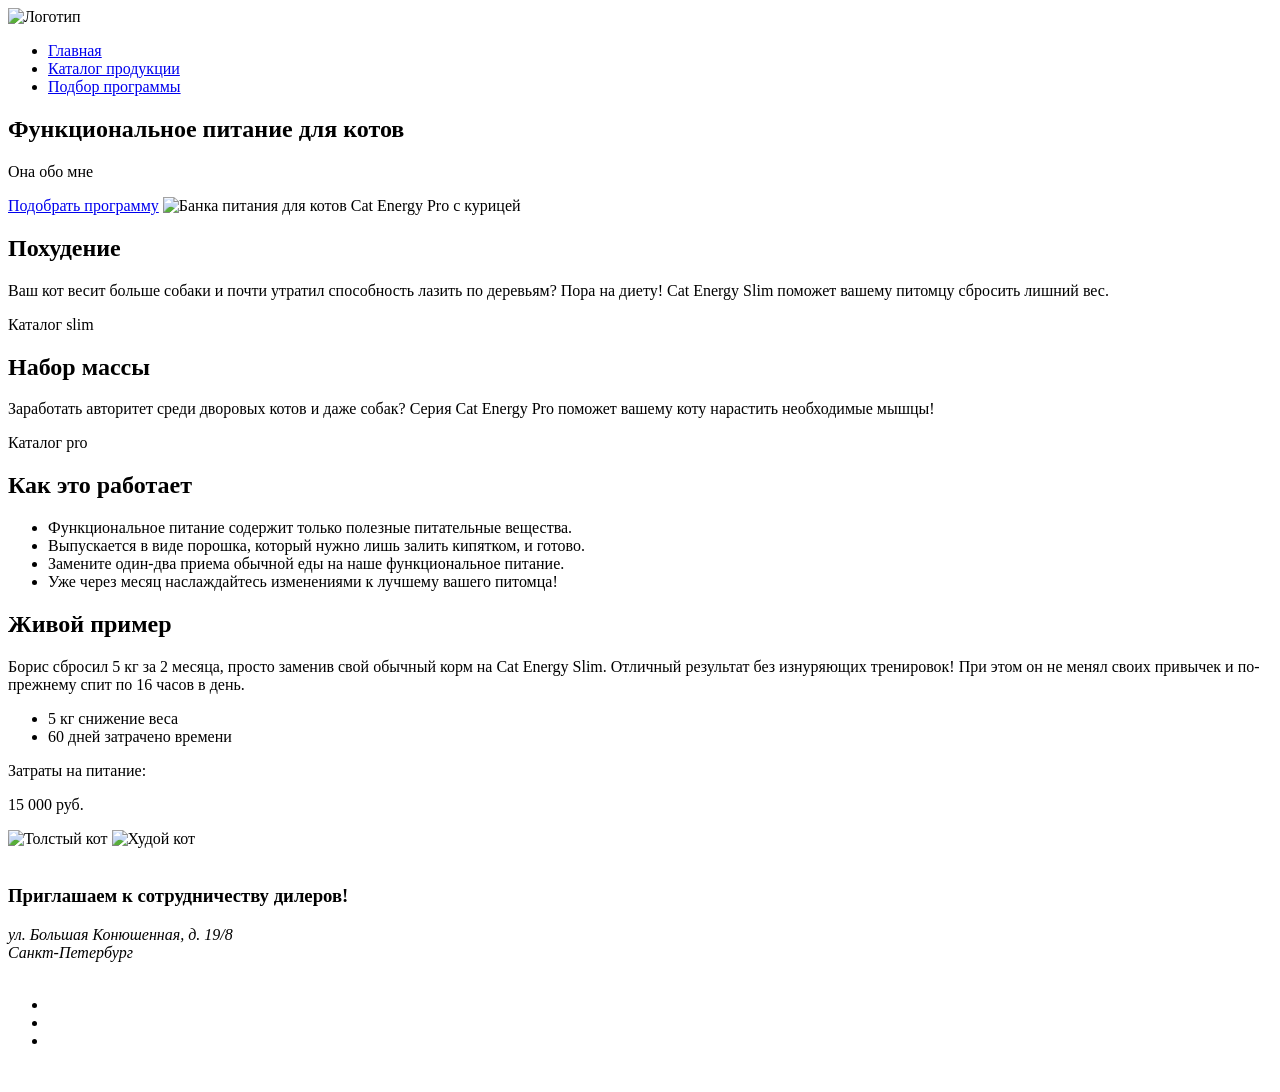
==== index.html @ 8aef40b4 "Обновление разметки БЭМ по замечаниям" ====
<!DOCTYPE html>
<html lang="ru">

<head>
  <meta charset="utf-8">
  <title>Cat Energy: функциональное питание для котов</title>
  <link rel="stylesheet" href="styles/style.css">
</head>

<body class="page page-index">
  <header class="page__header header">
    <img class="header-logo" src="" alt="Логотип">
    <nav class="header__nav navigation">
      <ul class="navigation__list">
        <li class="navigation__item navigation__item--active"><a href="index.html">Главная</a></li>
        <li class="navigation__item"><a href="catalog.html">Каталог продукции</a></li>
        <li class="navigation__item"><a href="catalog.html">Подбор программы</a></li>
      </ul>
    </nav>
  </header>
  <main class="page__content">
    <section class="promo">
      <h1 class="promo__title">Функциональное питание для котов</h1>
      <p class="promo__description">Она обо мне</p>
      <a class="promo__button-link" href="#">Подобрать программу</a>
      <img class="promo__image" src="images/image.png" alt="Банка питания для котов Cat Energy Pro с курицей">
    </section>
    <section class="preferences">
      <article class="preferences__card preferences__card--slim card-index">
        <h2 class="card-index__title">Похудение</h2>
        <p class="card-index__description">Ваш кот весит больше собаки и почти утратил способность лазить по деревьям? Пора на диету! Cat Energy Slim поможет вашему питомцу сбросить лишний вес.</p>
        <a class="card-index__link">Каталог slim</a>
      </article>
      <article class="preferences__card card-index preferences__card--pro">
        <h2 class="card-index__title">Набор массы</h2>
        <p class="card-index__description">Заработать авторитет среди дворовых котов и даже собак? Серия Cat Energy Pro поможет вашему коту нарастить необходимые мышцы!</p>
        <a class="card-index__link">Каталог pro</a>
      </article>
    </section>
    <section class="features">
      <h2 class="features__title">Как это работает</h2>
      <ul class="features__list">
        <li class="features__item features__item--first">Функциональное питание содержит только полезные питательные вещества.</li>
        <li class="features__item features__item--second">Выпускается в виде порошка, который нужно лишь залить кипятком, и готово.</li>
        <li class="features__item features__item--third">Замените один-два приема обычной еды на наше функциональное питание.</li>
        <li class="features__item features__item--fourth">Уже через месяц наслаждайтесь изменениями к лучшему вашего питомца!</li>
      </ul>
    </section>
    <section class="example">
      <h2 class="example__title">Живой пример</h2>
      <p class="example__description">Борис сбросил 5 кг за 2 месяца, просто заменив свой обычный корм на Cat Energy Slim. Отличный результат без изнуряющих тренировок! При этом он не менял своих привычек и по-прежнему спит по 16 часов в день.</p>
      <ul class="example__list">
        <li class="example__item example-item">
          <span class="example-item__key">5 кг</span>
          <span class="example-item__notice">снижение веса</span>
        </li>
        <li class="example__item example-item">
          <span class="example-item__key">60 дней</span>
          <span class="example-item__notice">затрачено времени</span>
        </li>
      </ul>
      <p class="example__text">Затраты на питание:</p>
      <p class="example__price">15 000 руб.</p>
      <div class="example__slider">
        <img src="" alt="Толстый кот">
        <img src="" alt="Худой кот">
      </div>
    </section>
    <section class="contacts">
      <img class="contacts__map">
      <div class="contacts__container">
        <h3 class="contacts__title">Приглашаем к сотрудничеству дилеров!</h3>
        <address class="contacts__address">ул. Большая Конюшенная, д. 19/8<br>Санкт-Петербург</address>
      </div>
    </section>
  </main>
  <footer class="page__footer footer">
    <img class="footer__logo">
    <ul class="footer__social-list social-list">
      <li class="social-list__item"></li>
      <li class="social-list__item"></li>
      <li class="social-list__item"></li>
    </ul>
    <img class="footer__copyright">
  </footer>
</body>

</html>
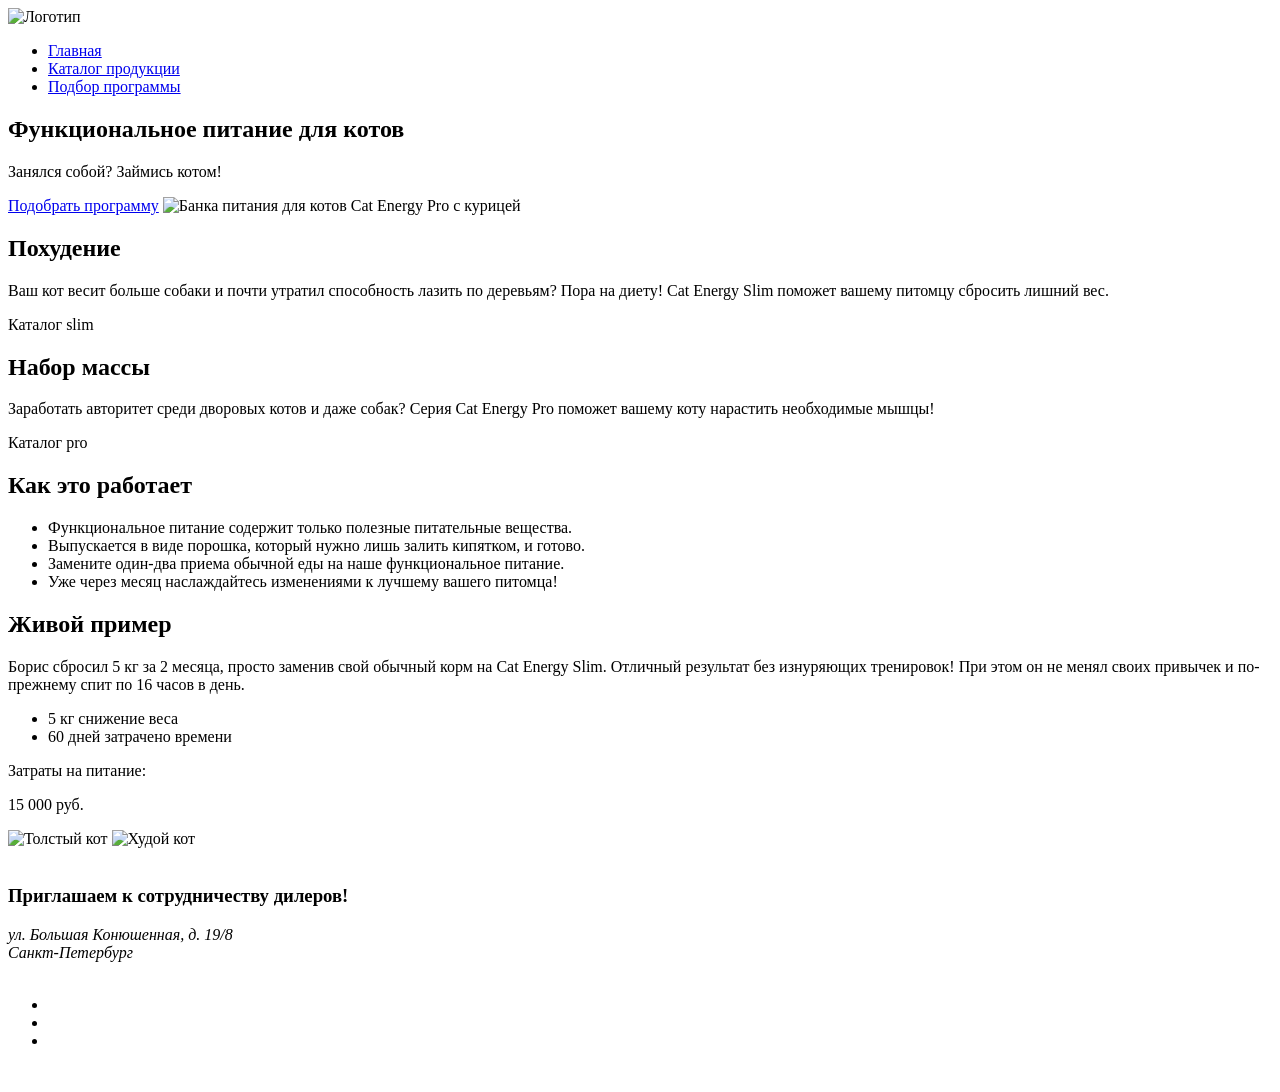
==== commit a76a60a6: "Обновление разметки БЭМ по замечаниям git push" ====
--- a/index.html
+++ b/index.html
@@ -21,7 +21,7 @@
   <main class="page__content">
     <section class="promo">
       <h1 class="promo__title">Функциональное питание для котов</h1>
-      <p class="promo__description">Она обо мне</p>
+      <p class="promo__description">Занялся собой? Займись котом!</p>
       <a class="promo__button-link" href="#">Подобрать программу</a>
       <img class="promo__image" src="images/image.png" alt="Банка питания для котов Cat Energy Pro с курицей">
     </section>
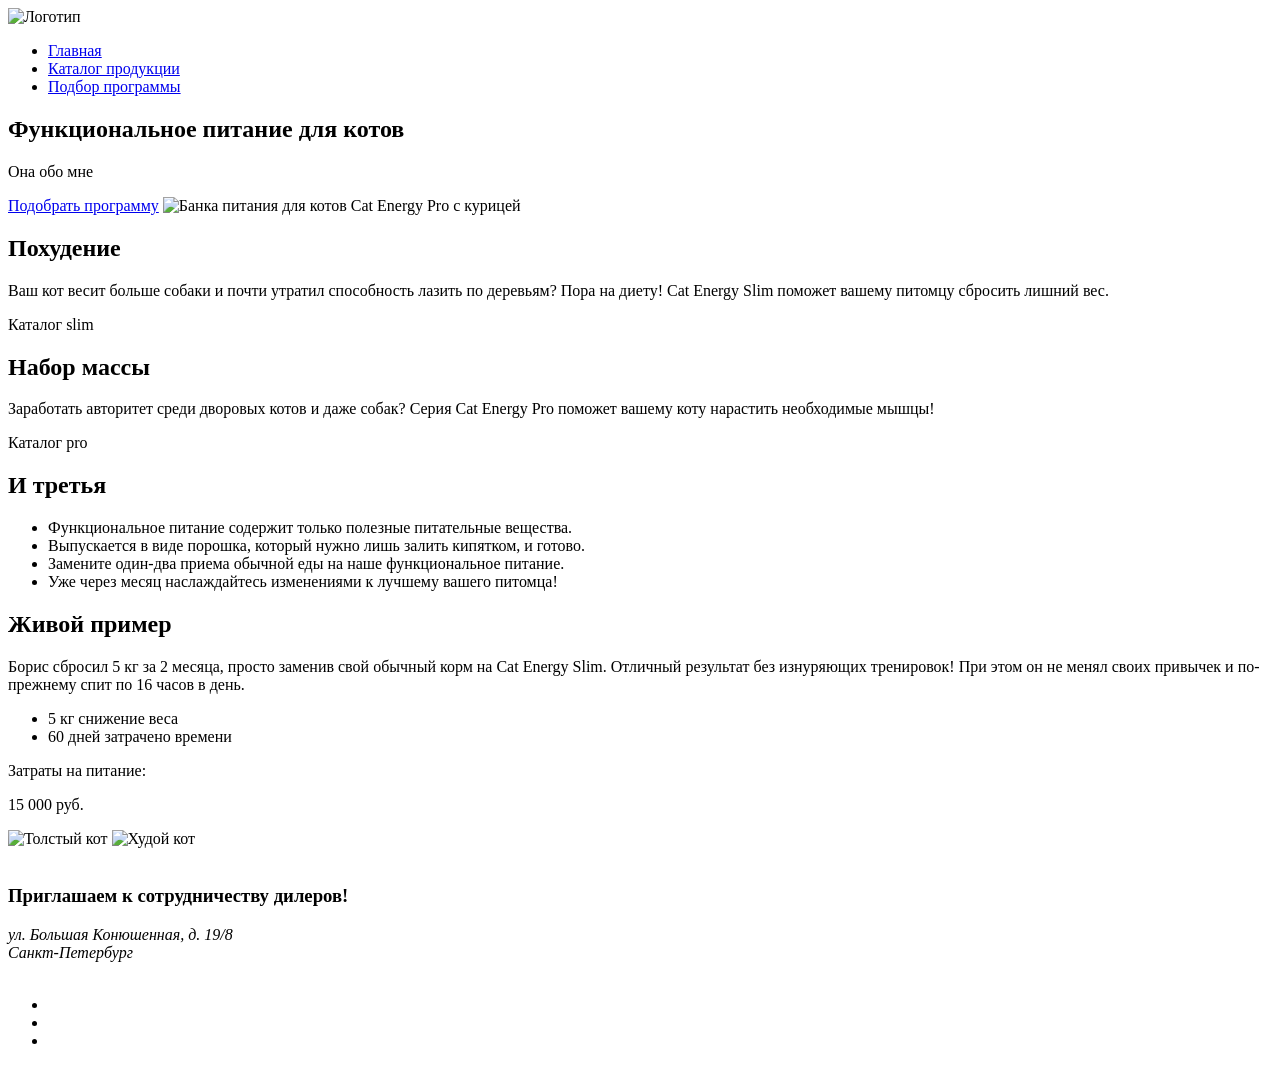
==== commit b0594f6a: "Merge pull request #1 from MakcimkoDG/module2-task1 Разметка по БЭМ" ====
--- a/index.html
+++ b/index.html
@@ -8,42 +8,42 @@
 </head>
 
 <body class="page page-index">
-  <header class="page__header header">
-    <img class="header-logo" src="" alt="Логотип">
-    <nav class="header__nav navigation">
-      <ul class="navigation__list">
-        <li class="navigation__item navigation__item--active"><a href="index.html">Главная</a></li>
-        <li class="navigation__item"><a href="catalog.html">Каталог продукции</a></li>
-        <li class="navigation__item"><a href="catalog.html">Подбор программы</a></li>
+  <header class="page__header page-header">
+    <img class="page__header-logo" src="" alt="Логотип">
+    <nav class="page__nav">
+      <ul class="site-navigation">
+        <li class="site-navigation__item site-navigation__item--active"><a href="index.html">Главная</a></li>
+        <li class="site-navigation__item"><a href="catalog.html">Каталог продукции</a></li>
+        <li class="site-navigation__item"><a href="catalog.html">Подбор программы</a></li>
       </ul>
     </nav>
   </header>
   <main class="page__content">
     <section class="promo">
       <h1 class="promo__title">Функциональное питание для котов</h1>
-      <p class="promo__description">Занялся собой? Займись котом!</p>
+      <p class="promo__description">Она обо мне</p>
       <a class="promo__button-link" href="#">Подобрать программу</a>
-      <img class="promo__image" src="images/image.png" alt="Банка питания для котов Cat Energy Pro с курицей">
+      <img src="images/image.png" alt="Банка питания для котов Cat Energy Pro с курицей">
     </section>
     <section class="preferences">
-      <article class="preferences__card preferences__card--slim card-index">
+      <article class="preferences__card card-index card-slim">
         <h2 class="card-index__title">Похудение</h2>
         <p class="card-index__description">Ваш кот весит больше собаки и почти утратил способность лазить по деревьям? Пора на диету! Cat Energy Slim поможет вашему питомцу сбросить лишний вес.</p>
         <a class="card-index__link">Каталог slim</a>
       </article>
-      <article class="preferences__card card-index preferences__card--pro">
+      <article class="preferences__card card-index card-pro">
         <h2 class="card-index__title">Набор массы</h2>
         <p class="card-index__description">Заработать авторитет среди дворовых котов и даже собак? Серия Cat Energy Pro поможет вашему коту нарастить необходимые мышцы!</p>
         <a class="card-index__link">Каталог pro</a>
       </article>
     </section>
-    <section class="features">
-      <h2 class="features__title">Как это работает</h2>
-      <ul class="features__list">
-        <li class="features__item features__item--first">Функциональное питание содержит только полезные питательные вещества.</li>
-        <li class="features__item features__item--second">Выпускается в виде порошка, который нужно лишь залить кипятком, и готово.</li>
-        <li class="features__item features__item--third">Замените один-два приема обычной еды на наше функциональное питание.</li>
-        <li class="features__item features__item--fourth">Уже через месяц наслаждайтесь изменениями к лучшему вашего питомца!</li>
+    <section class="how-it-works ">
+      <h2 class="how-it-works__title">И третья</h2>
+      <ul class="how-it-works__list">
+        <li class="how-it-works__item">Функциональное питание содержит только полезные питательные вещества.</li>
+        <li class="how-it-works__item">Выпускается в виде порошка, который нужно лишь залить кипятком, и готово.</li>
+        <li class="how-it-works__item">Замените один-два приема обычной еды на наше функциональное питание.</li>
+        <li class="how-it-works__item">Уже через месяц наслаждайтесь изменениями к лучшему вашего питомца!</li>
       </ul>
     </section>
     <section class="example">
@@ -67,21 +67,21 @@
       </div>
     </section>
     <section class="contacts">
-      <img class="contacts__map">
+      <img class="map">
       <div class="contacts__container">
         <h3 class="contacts__title">Приглашаем к сотрудничеству дилеров!</h3>
         <address class="contacts__address">ул. Большая Конюшенная, д. 19/8<br>Санкт-Петербург</address>
       </div>
     </section>
   </main>
-  <footer class="page__footer footer">
-    <img class="footer__logo">
+  <footer class="page__footer">
+    <img class="footer-logo">
     <ul class="footer__social-list social-list">
       <li class="social-list__item"></li>
       <li class="social-list__item"></li>
       <li class="social-list__item"></li>
     </ul>
-    <img class="footer__copyright">
+    <img class="copyright">
   </footer>
 </body>
 
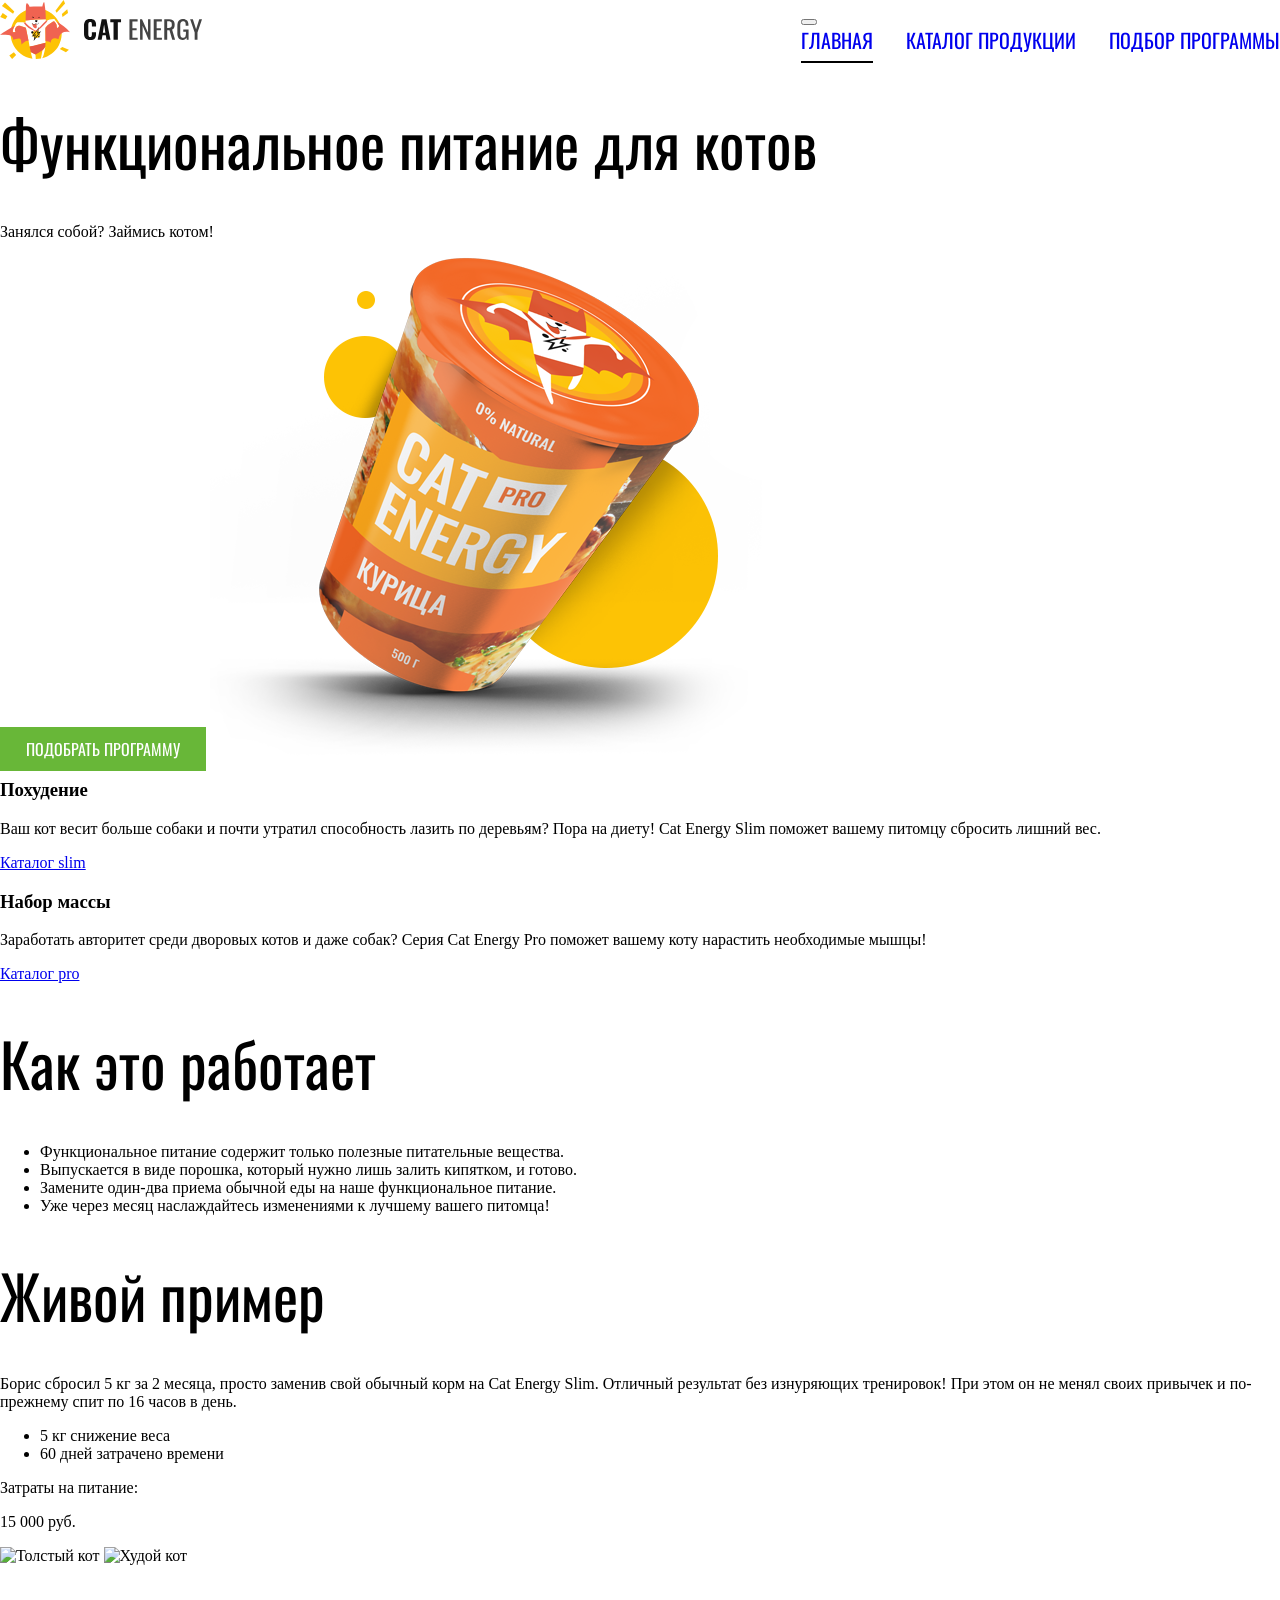
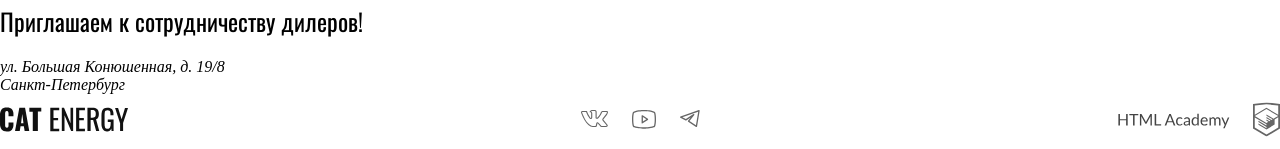
==== commit b0d3436c: "updates css and images" ====
--- a/index.html
+++ b/index.html
@@ -8,46 +8,48 @@
 </head>
 
 <body class="page page-index">
-  <header class="page__header page-header">
-    <img class="page__header-logo" src="" alt="Логотип">
-    <nav class="page__nav">
-      <ul class="site-navigation">
-        <li class="site-navigation__item site-navigation__item--active"><a href="index.html">Главная</a></li>
-        <li class="site-navigation__item"><a href="catalog.html">Каталог продукции</a></li>
-        <li class="site-navigation__item"><a href="catalog.html">Подбор программы</a></li>
+  <header class="page__header header">
+    <a class="header__logo header-logo" href="index.html"><img class="header-logo__img" src="img/logo-desktop.svg" alt="Логотип" width="202" height="59"></a>
+    <nav class="header__nav navigation">
+      <button class="navigation__toggle" type="button"><span class="visually-hidden">Открыть меню</span></button>
+      <ul class="navigation__list">
+        <li class="navigation__item navigation__item--active"><a href="index.html">Главная</a></li>
+        <li class="navigation__item"><a href="catalog.html">Каталог продукции</a></li>
+        <li class="navigation__item"><a href="catalog.html">Подбор программы</a></li>
       </ul>
     </nav>
   </header>
   <main class="page__content">
     <section class="promo">
-      <h1 class="promo__title">Функциональное питание для котов</h1>
-      <p class="promo__description">Она обо мне</p>
-      <a class="promo__button-link" href="#">Подобрать программу</a>
-      <img src="images/image.png" alt="Банка питания для котов Cat Energy Pro с курицей">
+      <h1 class="promo__title section-title section-title--l">Функциональное питание для котов</h1>
+      <p class="promo__description">Занялся собой? Займись котом!</p>
+      <a class="promo__button-link button-link" href="#">Подобрать программу</a>
+      <img class="promo__image" src="img/index-can.png" alt="Банка питания для котов Cat Energy Pro с курицей">
     </section>
     <section class="preferences">
-      <article class="preferences__card card-index card-slim">
-        <h2 class="card-index__title">Похудение</h2>
+      <h2 class="preferences__title visually-hidden">Программы</h2>
+      <article class="preferences__card preferences__card--slim card-index">
+        <h3 class="card-index__title">Похудение</h3>
         <p class="card-index__description">Ваш кот весит больше собаки и почти утратил способность лазить по деревьям? Пора на диету! Cat Energy Slim поможет вашему питомцу сбросить лишний вес.</p>
-        <a class="card-index__link">Каталог slim</a>
+        <a class="card-index__link" href="#">Каталог slim</a>
       </article>
-      <article class="preferences__card card-index card-pro">
-        <h2 class="card-index__title">Набор массы</h2>
+      <article class="preferences__card card-index preferences__card--pro">
+        <h3 class="card-index__title">Набор массы</h3>
         <p class="card-index__description">Заработать авторитет среди дворовых котов и даже собак? Серия Cat Energy Pro поможет вашему коту нарастить необходимые мышцы!</p>
-        <a class="card-index__link">Каталог pro</a>
+        <a class="card-index__link" href="#">Каталог pro</a>
       </article>
     </section>
-    <section class="how-it-works ">
-      <h2 class="how-it-works__title">И третья</h2>
-      <ul class="how-it-works__list">
-        <li class="how-it-works__item">Функциональное питание содержит только полезные питательные вещества.</li>
-        <li class="how-it-works__item">Выпускается в виде порошка, который нужно лишь залить кипятком, и готово.</li>
-        <li class="how-it-works__item">Замените один-два приема обычной еды на наше функциональное питание.</li>
-        <li class="how-it-works__item">Уже через месяц наслаждайтесь изменениями к лучшему вашего питомца!</li>
+    <section class="features">
+      <h2 class="features__title section-title section-title--l">Как это работает</h2>
+      <ul class="features__list">
+        <li class="features__item features__item--first">Функциональное питание содержит только полезные питательные вещества.</li>
+        <li class="features__item features__item--second">Выпускается в виде порошка, который нужно лишь залить кипятком, и готово.</li>
+        <li class="features__item features__item--third">Замените один-два приема обычной еды на наше функциональное питание.</li>
+        <li class="features__item features__item--fourth">Уже через месяц наслаждайтесь изменениями к лучшему вашего питомца!</li>
       </ul>
     </section>
     <section class="example">
-      <h2 class="example__title">Живой пример</h2>
+      <h2 class="example__title section-title section-title--l">Живой пример</h2>
       <p class="example__description">Борис сбросил 5 кг за 2 месяца, просто заменив свой обычный корм на Cat Energy Slim. Отличный результат без изнуряющих тренировок! При этом он не менял своих привычек и по-прежнему спит по 16 часов в день.</p>
       <ul class="example__list">
         <li class="example__item example-item">
@@ -67,21 +69,21 @@
       </div>
     </section>
     <section class="contacts">
-      <img class="map">
+      <img class="contacts__map">
       <div class="contacts__container">
-        <h3 class="contacts__title">Приглашаем к сотрудничеству дилеров!</h3>
+        <h2 class="contacts__title section-title section-title--xs">Приглашаем к сотрудничеству дилеров!</h2>
         <address class="contacts__address">ул. Большая Конюшенная, д. 19/8<br>Санкт-Петербург</address>
       </div>
     </section>
   </main>
-  <footer class="page__footer">
-    <img class="footer-logo">
+  <footer class="page__footer footer">
+    <a class="footer__logo footer-logo" href="#"><img class="footer-logo__img" src="img/logo.svg"></a>
     <ul class="footer__social-list social-list">
-      <li class="social-list__item"></li>
-      <li class="social-list__item"></li>
-      <li class="social-list__item"></li>
+      <li class="social-list__item"><a class="social-list__link" href="#"><img src="img/vk.svg"></a></li>
+      <li class="social-list__item"><a class="social-list__link" href="#"><img src="img/yt.svg"></a></li>
+      <li class="social-list__item"><a class="social-list__link" href="#"><img src="img/tg.svg"></a></li>
     </ul>
-    <img class="copyright">
+    <a class="footer__copyright copyright" href="#"><img class="copyright__img" src="img/html-academy.svg"></a>
   </footer>
 </body>
 
--- a/styles/style.css
+++ b/styles/style.css
@@ -0,0 +1,155 @@
+@font-face {
+  font-family: "Oswald";
+  font-weight: 400;
+  font-style: normal;
+  src: url("../fonts/Oswald-Regular.woff2") format("woff2");
+}
+
+@font-face {
+  font-family: "Lato";
+  font-weight: 400;
+  font-style: normal;
+  src: url("../fonts/Lato-Regular.woff") format("woff");
+}
+
+body {
+  background-color: #ffffff;
+  margin: 0;
+  padding: 0;
+}
+
+img {
+  max-width: 100%;
+  height: auto;
+  object-fit: contain;
+}
+
+.visually-hidden {
+  position: absolute;
+  width: 1px;
+  height: 1px;
+  margin: -1px;
+  border: 0;
+  clip: rect(0 0 0 0);
+  overflow: hidden;
+  padding: 0;
+}
+
+/* стилизация кнопок */
+.button-link {
+  font-family: "Oswald", sans-serif;
+  font-weight: 400;
+  text-align: center;
+  background-color: #68b738;
+  text-decoration: none;
+  color: #ffffff;
+  padding: 10px 26px;
+  text-transform: uppercase;
+  border: 0;
+}
+
+/* стилизация заголовков */
+.section-title {
+  font-family: "Oswald", sans-serif;
+  font-weight: 400;
+  text-align: left;
+}
+
+.section-title--l {
+  line-height: 60px;
+  font-size: 60px;
+}
+
+.section-title--m {
+  line-height: 40px;
+  font-size: 40px;
+}
+
+.section-title--sm {
+  line-height: 20px;
+  font-size: 20px;
+}
+
+/* стилизация элементов каталога */
+.catalog-item__title {
+  font-family: "Oswald", sans-serif;
+  font-size: 20px;
+  font-weight: 400;
+  line-height: 24px;
+  text-align: center;
+  text-transform: uppercase;
+}
+
+.catalog-item-list__term {
+  font-family: "Lato", sans-serif;
+  font-size: 16px;
+  font-weight: 400;
+  line-height: 20px;
+  text-align: left;
+}
+
+.catalog-item-list__desc {
+  font-family: "Lato", sans-serif;
+  font-size: 16px;
+  font-weight: 400;
+  line-height: 20px;
+  text-align: right;
+}
+
+/* стили для всей страницы и сетки */
+.page {
+  max-width: 1440px;
+  min-height: 100vh;
+  margin: 0 auto;
+  box-sizing: border-box;
+}
+
+/* стилизация шапки */
+.header {
+  display: flex;
+  width: 100%;
+  justify-content: space-between;
+  align-items: center;
+}
+
+.navigation__list {
+  display: flex;
+  gap: 33px;
+  list-style: none;
+  padding: 0;
+  margin: 0;
+}
+
+.navigation__item {
+  font-family: "Oswald", sans-serif;
+  font-size: 20px;
+  font-weight: 400;
+  line-height: 29.64px;
+  text-align: left;
+  text-transform: uppercase;
+}
+
+.navigation__item a {
+  text-decoration: none;
+}
+
+.navigation__item--active {
+  text-decoration: underline;
+  text-decoration-thickness: 2px;
+  text-underline-position: under;
+  text-underline-offset: 8px;
+}
+
+/* стилизация подвала */
+.footer {
+  width: 100%;
+  display: flex;
+  justify-content: space-between;
+  align-items: center;
+}
+
+.social-list {
+  display: flex;
+  list-style: none;
+  gap: 24px;
+}
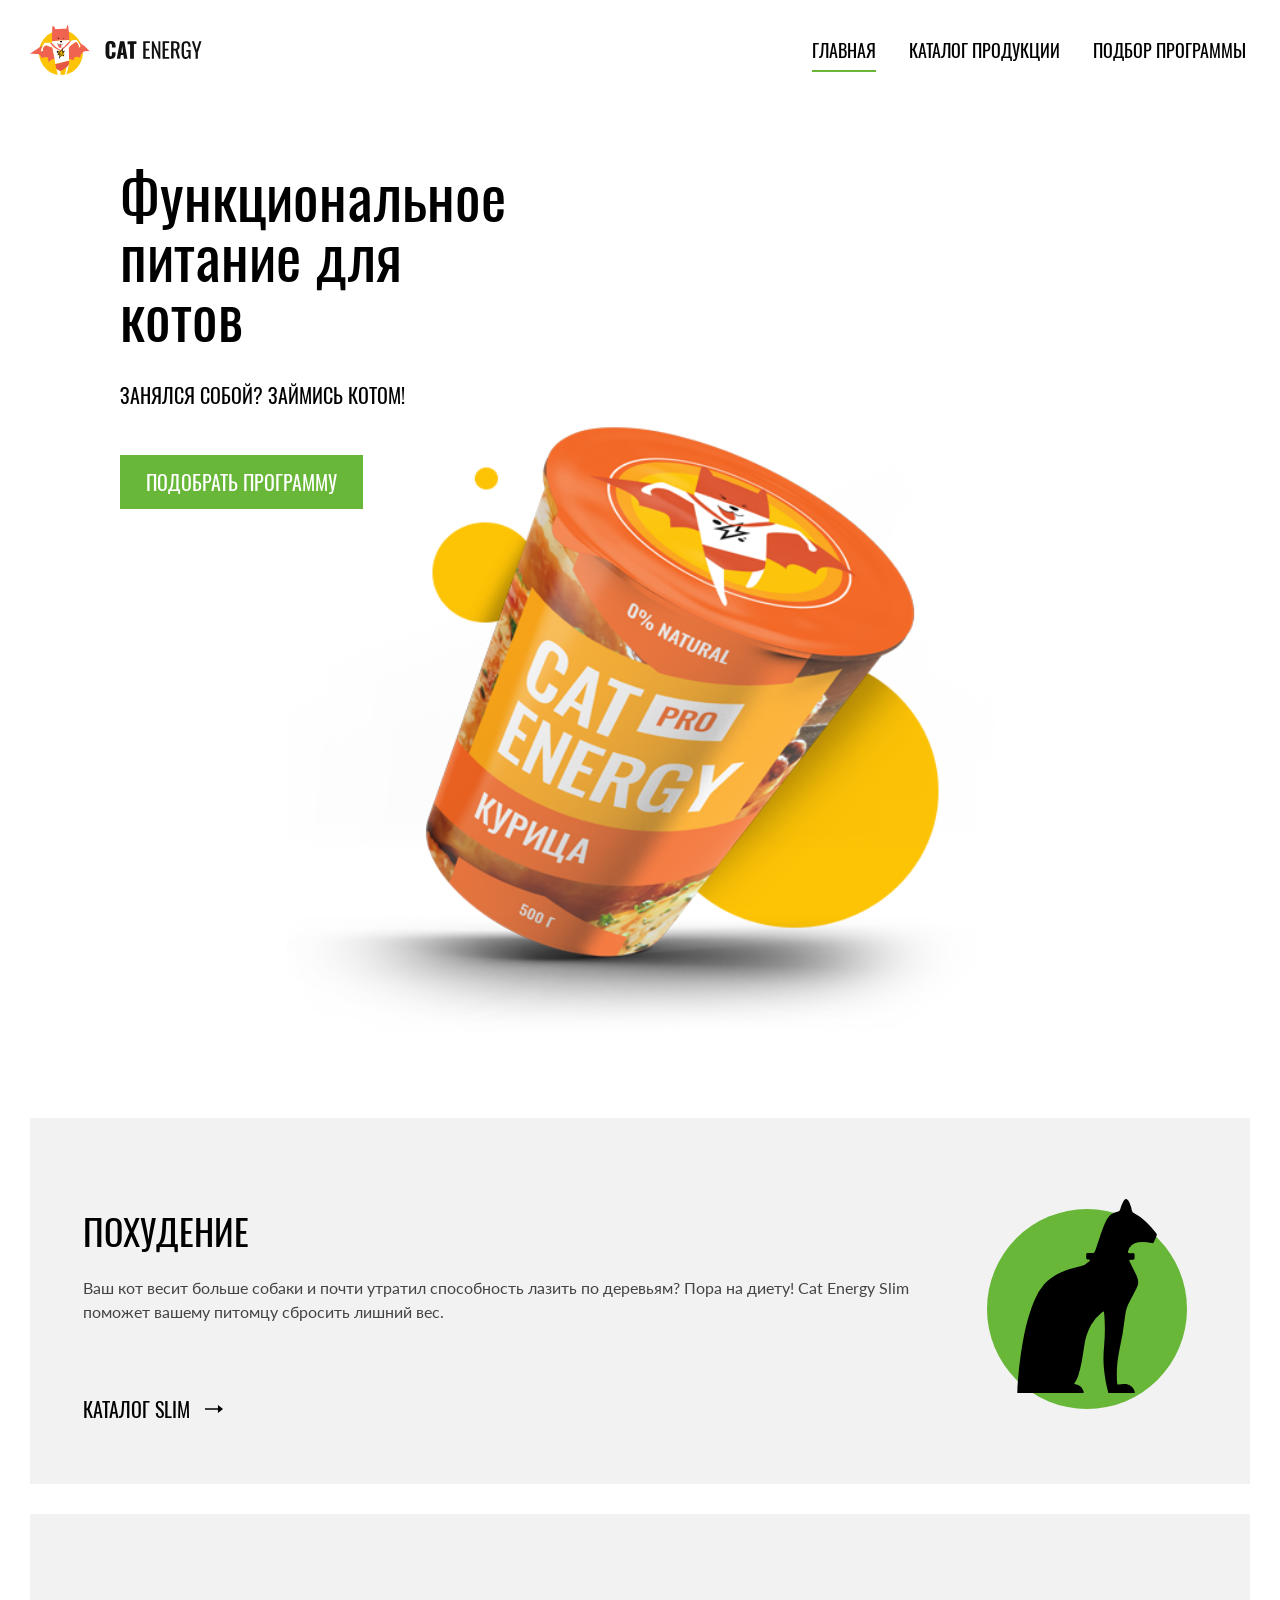
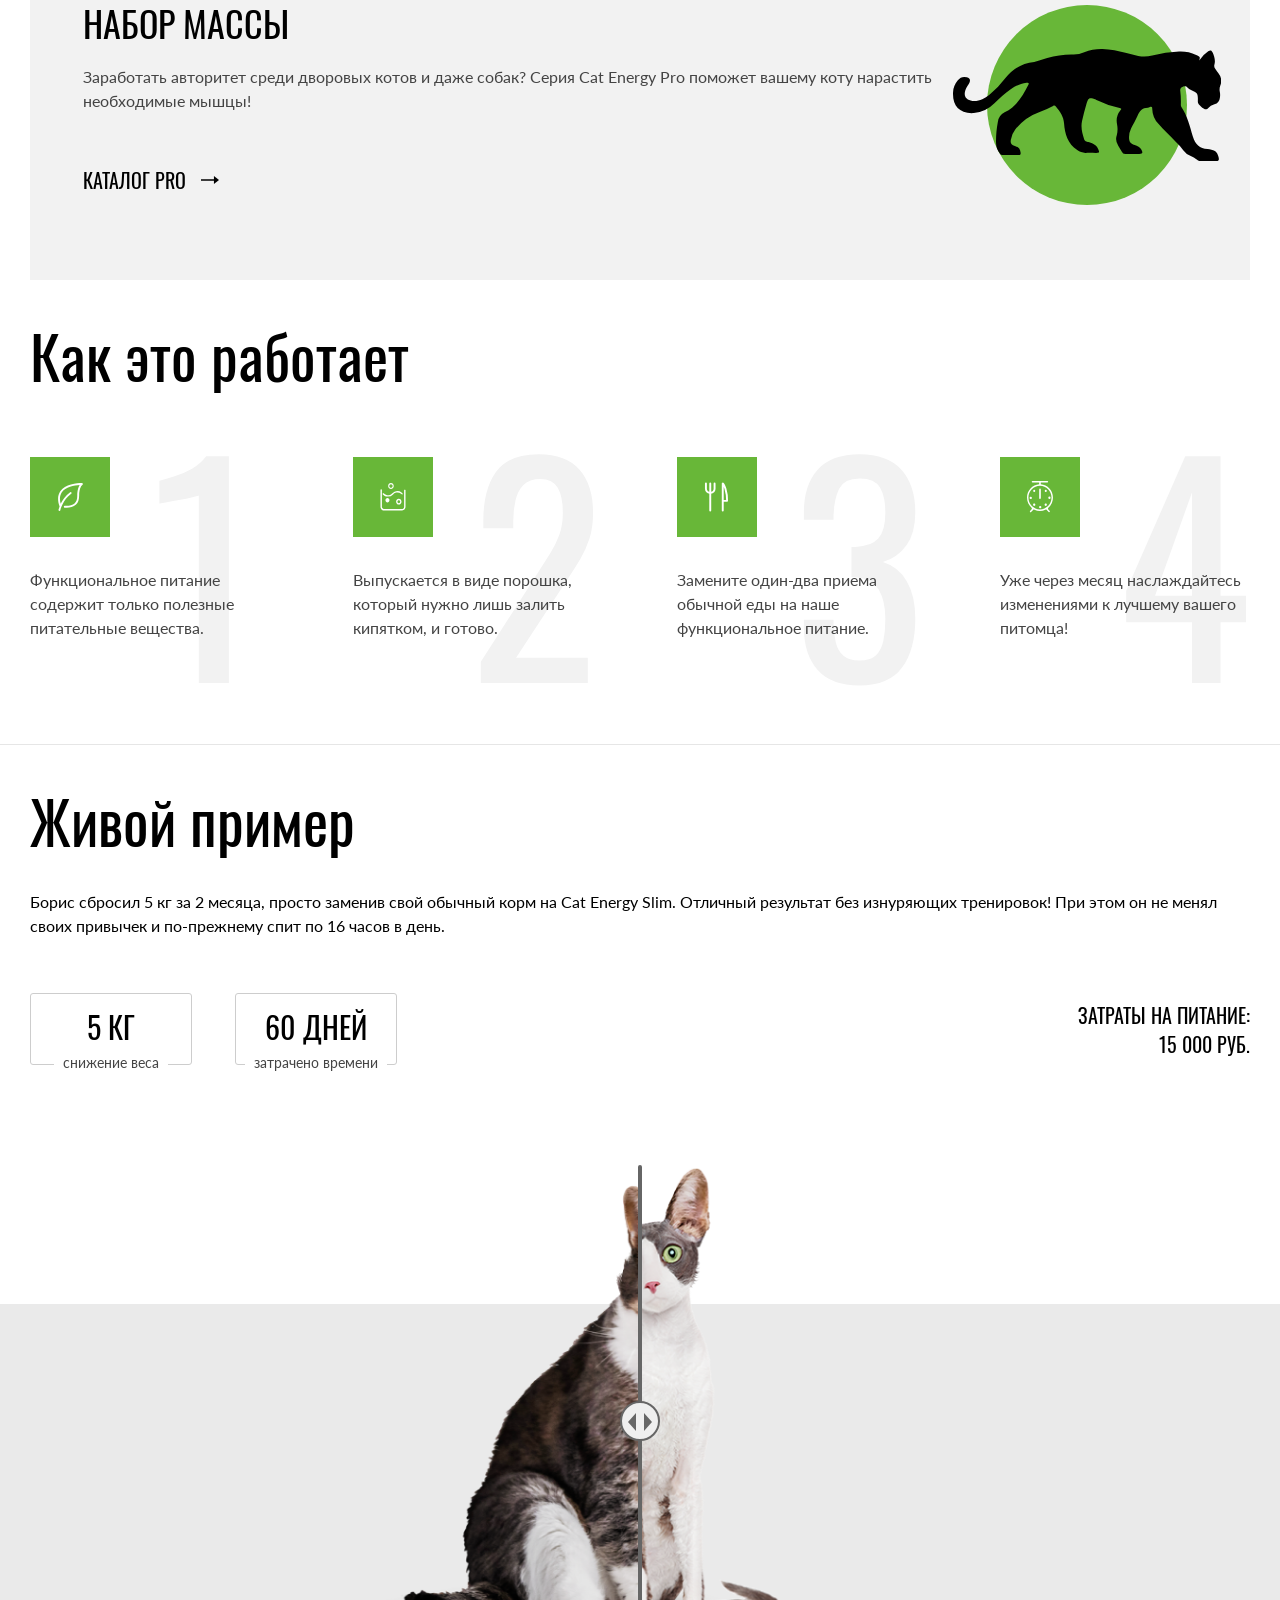
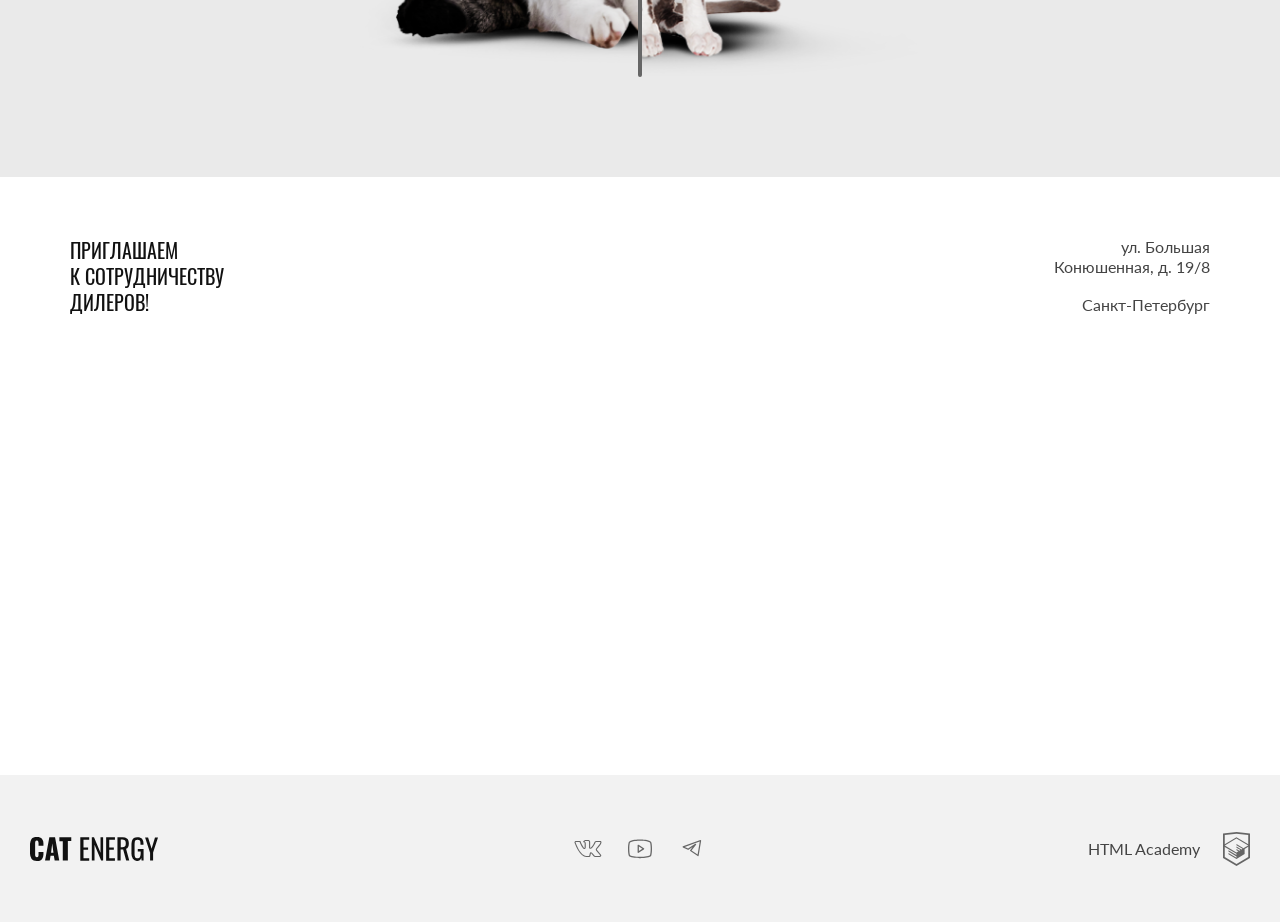
==== commit 4c4c6ca2: "Deploying to gh-pages from @ htmlacademy-adaptive/2470113-cat-energy-31@ae26799154bc280cc0d450b2db8f" ====
--- a/index.html
+++ b/index.html
@@ -1,90 +1 @@
-<!DOCTYPE html>
-<html lang="ru">
-
-<head>
-  <meta charset="utf-8">
-  <title>Cat Energy: функциональное питание для котов</title>
-  <link rel="stylesheet" href="styles/style.css">
-</head>
-
-<body class="page page-index">
-  <header class="page__header header">
-    <a class="header__logo header-logo" href="index.html"><img class="header-logo__img" src="img/logo-desktop.svg" alt="Логотип" width="202" height="59"></a>
-    <nav class="header__nav navigation">
-      <button class="navigation__toggle" type="button"><span class="visually-hidden">Открыть меню</span></button>
-      <ul class="navigation__list">
-        <li class="navigation__item navigation__item--active"><a href="index.html">Главная</a></li>
-        <li class="navigation__item"><a href="catalog.html">Каталог продукции</a></li>
-        <li class="navigation__item"><a href="catalog.html">Подбор программы</a></li>
-      </ul>
-    </nav>
-  </header>
-  <main class="page__content">
-    <section class="promo">
-      <h1 class="promo__title section-title section-title--l">Функциональное питание для котов</h1>
-      <p class="promo__description">Занялся собой? Займись котом!</p>
-      <a class="promo__button-link button-link" href="#">Подобрать программу</a>
-      <img class="promo__image" src="img/index-can.png" alt="Банка питания для котов Cat Energy Pro с курицей">
-    </section>
-    <section class="preferences">
-      <h2 class="preferences__title visually-hidden">Программы</h2>
-      <article class="preferences__card preferences__card--slim card-index">
-        <h3 class="card-index__title">Похудение</h3>
-        <p class="card-index__description">Ваш кот весит больше собаки и почти утратил способность лазить по деревьям? Пора на диету! Cat Energy Slim поможет вашему питомцу сбросить лишний вес.</p>
-        <a class="card-index__link" href="#">Каталог slim</a>
-      </article>
-      <article class="preferences__card card-index preferences__card--pro">
-        <h3 class="card-index__title">Набор массы</h3>
-        <p class="card-index__description">Заработать авторитет среди дворовых котов и даже собак? Серия Cat Energy Pro поможет вашему коту нарастить необходимые мышцы!</p>
-        <a class="card-index__link" href="#">Каталог pro</a>
-      </article>
-    </section>
-    <section class="features">
-      <h2 class="features__title section-title section-title--l">Как это работает</h2>
-      <ul class="features__list">
-        <li class="features__item features__item--first">Функциональное питание содержит только полезные питательные вещества.</li>
-        <li class="features__item features__item--second">Выпускается в виде порошка, который нужно лишь залить кипятком, и готово.</li>
-        <li class="features__item features__item--third">Замените один-два приема обычной еды на наше функциональное питание.</li>
-        <li class="features__item features__item--fourth">Уже через месяц наслаждайтесь изменениями к лучшему вашего питомца!</li>
-      </ul>
-    </section>
-    <section class="example">
-      <h2 class="example__title section-title section-title--l">Живой пример</h2>
-      <p class="example__description">Борис сбросил 5 кг за 2 месяца, просто заменив свой обычный корм на Cat Energy Slim. Отличный результат без изнуряющих тренировок! При этом он не менял своих привычек и по-прежнему спит по 16 часов в день.</p>
-      <ul class="example__list">
-        <li class="example__item example-item">
-          <span class="example-item__key">5 кг</span>
-          <span class="example-item__notice">снижение веса</span>
-        </li>
-        <li class="example__item example-item">
-          <span class="example-item__key">60 дней</span>
-          <span class="example-item__notice">затрачено времени</span>
-        </li>
-      </ul>
-      <p class="example__text">Затраты на питание:</p>
-      <p class="example__price">15 000 руб.</p>
-      <div class="example__slider">
-        <img src="" alt="Толстый кот">
-        <img src="" alt="Худой кот">
-      </div>
-    </section>
-    <section class="contacts">
-      <img class="contacts__map">
-      <div class="contacts__container">
-        <h2 class="contacts__title section-title section-title--xs">Приглашаем к сотрудничеству дилеров!</h2>
-        <address class="contacts__address">ул. Большая Конюшенная, д. 19/8<br>Санкт-Петербург</address>
-      </div>
-    </section>
-  </main>
-  <footer class="page__footer footer">
-    <a class="footer__logo footer-logo" href="#"><img class="footer-logo__img" src="img/logo.svg"></a>
-    <ul class="footer__social-list social-list">
-      <li class="social-list__item"><a class="social-list__link" href="#"><img src="img/vk.svg"></a></li>
-      <li class="social-list__item"><a class="social-list__link" href="#"><img src="img/yt.svg"></a></li>
-      <li class="social-list__item"><a class="social-list__link" href="#"><img src="img/tg.svg"></a></li>
-    </ul>
-    <a class="footer__copyright copyright" href="#"><img class="copyright__img" src="img/html-academy.svg"></a>
-  </footer>
-</body>
-
-</html>
+<!DOCTYPE html><html lang="ru"><head><meta charset="utf-8"><meta name="viewport" content="width=device-width,initial-scale=1"><title>Cat Energy: функциональное питание для котов</title><link rel="stylesheet" href="styles/styles.css"><link rel="icon" href="favicons/favicon.svg" type="image/svg+xml"><link rel="icon" href="favicon.ico"><!-- 16×16 --><link rel="manifest" href="manifest.webmanifest"><link rel="preload" fetchpriority="high" as="image" href="images/index-can@1x.png" type="image/png"><link rel="preload" fetchpriority="high" as="image" href="images/index-can@2x.png" type="image/png"><link rel="preload" fetchpriority="high" as="image" href="images/fat_cat@2x.png" type="image/png"><link rel="preload" fetchpriority="high" as="image" href="images/fat_cat@2x.png" type="image/png"><link rel="preload" fetchpriority="high" as="image" href="images/slim_cat@2x.png" type="image/png"><link rel="preload" fetchpriority="high" as="image" href="images/slim_cat@2x.png" type="image/png"><link rel="preload" fetchpriority="high" as="image" href="images/index-background-mobile.jpg" type="image/jpg"><link rel="preload" href="fonts/lato/Lato-Regular.woff2" as="font" type="font/woff2" crossorigin="anonymous"><link rel="preload" href="fonts/oswald/oswaldregular.woff2" as="font" type="font/woff2" crossorigin="anonymous"></head><body><div class="page page--index"><header class="page__header header" data-test="header"><div class="header__container logo-container"><a class="logo-container__logo logo logo--pic" href="index.html"><span class="visually-hidden">Логотип Cat Energy</span><picture class="logo__pic"><source media="(min-width: 1440px)" width="70" height="59" type="image/svg+xml" srcset="images/logo_desktop.svg"><source media="(min-width: 768px)" width="60" height="50" type="image/svg+xml" srcset="images/logo_tablet.svg"><img width="33" height="38" src="images/logo_mobile.svg" alt="Логотип Cat Energy"></picture></a><a class="logo-container__logo logo logo--text" href="index.html"><span class="visually-hidden">Логотип Cat Energy</span><picture class="logo__text"><source media="(min-width: 1440px)" width="118" height="21" type="image/svg+xml" srcset="images/logo.svg"><source media="(min-width: 768px)" width="101" height="18" type="image/svg+xml" srcset="images/logo.svg"><img width="101" height="18" src="images/logo.svg" alt="Логотип Cat Energy"></picture></a><button class="logo-container__toggle logo-container__toggle--closed" type="button"><span class="visually-hidden">Открыть меню</span></button></div><nav class="header__nav navigation"><ul class="navigation__list navigation__list--hidden"><li class="navigation__item navigation__item--active"><a href="index.html">Главная</a></li><li class="navigation__item"><a href="catalog.html">Каталог продукции</a></li><li class="navigation__item"><a href="program.html">Подбор программы</a></li></ul></nav></header><main class="page__content"><section class="promo" data-test="hero"><div class="promo__container"><h1 class="promo__title section-title section-title--l">Функциональное питание для котов</h1><p class="promo__description">Занялся собой? Займись котом!</p><a class="promo__button-link button-link button-link--l" href="program.html">Подобрать программу</a><picture class="promo__image"><source width="552" height="499" type="image/png" media="(min-width: 1440px)" srcset="images/index-can@1x.png, images/index-can@2x.png 2x"><source width="709" height="609" type="image/png" media="(min-width: 768px)" srcset="images/index-can@1x.png, images/index-can@2x.png 2x"><img src="images/index-can@1x.png" srcset="images/index-can@2x.png 2x" width="280" height="270" alt="Банка питания с курицей"></picture></div></section><section class="preferences" data-test="programs"><h2 class="preferences__title visually-hidden">Программы</h2><ul class="preferences__list"><li class="preferences__card card-index card-index--slim"><h3 class="card-index__title">Похудение</h3><p class="card-index__description">Ваш кот весит больше собаки и почти утратил способность лазить по деревьям? Пора на диету! Cat Energy Slim поможет вашему питомцу сбросить лишний вес.</p><div class="card-index__picture"></div><a class="card-index__link" href="catalog-slim.html">Каталог slim</a></li><li class="preferences__card card-index card-index--pro"><h3 class="card-index__title">Набор массы</h3><p class="card-index__description">Заработать авторитет среди дворовых котов и даже собак? Серия Cat Energy Pro поможет вашему коту нарастить необходимые мышцы!</p><a class="card-index__link" href="catalog-pro.html">Каталог pro</a></li></ul></section><section class="features" data-test="features"><h2 class="features__title section-title section-title--m">Как это работает</h2><ul class="features__list"><li class="features__item features__item--leaf">Функциональное питание содержит только полезные питательные вещества.</li><li class="features__item features__item--water">Выпускается в виде порошка, который нужно лишь залить кипятком, и готово.</li><li class="features__item features__item--meal">Замените один-два приема обычной еды на наше функциональное питание.</li><li class="features__item features__item--time">Уже через месяц наслаждайтесь изменениями к лучшему вашего питомца!</li></ul></section><section class="example" data-test="proof"><div class="example__container"><h2 class="example__title section-title section-title--m">Живой пример</h2><p class="example__description">Борис сбросил 5 кг за 2 месяца, просто заменив свой обычный корм на Cat Energy Slim. Отличный результат без изнуряющих тренировок! При этом он не менял своих привычек и по-прежнему спит по 16 часов в день.</p><ul class="example__list example-list"><li class="example-list__item example-item"><span class="example-item__key">5 кг</span> <span class="example-item__notice">снижение веса</span></li><li class="example-list__item example-item"><span class="example-item__key">60 дней</span> <span class="example-item__notice">затрачено времени</span></li></ul><p class="example__money"><span>Затраты на питание:</span> <span>15 000 руб.</span></p><div class="example__slider example-slider"><picture class="example-slider__img example-slider__img--fat"><source width="560" height="512" type="image/png" media="(min-width: 768px)" srcset="images/fat_cat@1x.png, images/fat_cat@2x.png 2x"><img src="images/fat_cat@1x.png" srcset="images/fat_cat@2x.png 2x" width="280" height="256" alt="Толстый кот"></picture><picture class="example-slider__img example-slider__img--slim"><source width="560" height="512" type="image/png" media="(min-width: 768px)" srcset="images/slim_cat@1x.png, images/slim_cat@2x.png 2x"><img src="images/slim_cat@1x.png" srcset="images/slim_cat@2x.png 2x" width="280" height="256" alt="Худой кот"></picture><button class="example-slider__button" type="button"><span class="visually-hidden">Изменить вид</span></button></div></div></section><section class="contacts"><div class="contacts__map"><iframe src="https://yandex.ru/map-widget/v1/?ll=30.325618%2C59.936778&mode=whatshere&utm_campaign=b2bpromo&utm_medium=referral&utm_source=sidesection&whatshere%5Bpoint%5D=30.322875%2C59.938280&whatshere%5Bzoom%5D=16.22&z=16.22"></iframe></div><div class="contacts__container"><h2 class="contacts__title">Приглашаем<br>к сотрудничеству дилеров!</h2><address class="contacts__address"><span>ул. Большая Конюшенная, д. 19/8</span><span>Санкт-Петербург</span></address></div></section></main><footer class="page__footer footer" data-test="footer"><div class="footer__container"><a class="footer__logo" href="index.html"><span class="visually-hidden">Логотип Cat Energy</span></a><ul class="footer__social-list social-list"><li class="social-list__item"><a class="social-list__link social-list__link--vk" href="#"><span class="visually-hidden">Мы ВКонтакте</span></a></li><li class="social-list__item"><a class="social-list__link social-list__link--yt" href="#"><span class="visually-hidden">Мы в YouTube</span></a></li><li class="social-list__item"><a class="social-list__link social-list__link--tg" href="#"><span class="visually-hidden">Мы в Телеграме</span></a></li></ul><a class="footer__copyright copyright" href="https://htmlacademy.ru/intensive/adaptive"><span class="copyright__text">HTML Academy</span></a></div></footer></div><script src="scripts/index.js"></script></body></html>
--- a/styles/styles.css
+++ b/styles/styles.css
@@ -0,0 +1 @@
+@font-face{font-family:Oswald;font-weight:400;font-style:normal;src:url(../fonts/oswald/oswaldregular.woff2)format("woff2");font-display:swap}@font-face{font-family:Lato;font-weight:400;font-style:normal;src:url(../fonts/lato/Lato-Regular.woff2)format("woff2");font-display:swap}body{margin:0;padding:0;font-family:Lato,sans-serif;font-size:14px;line-height:18px}.visually-hidden{clip:rect(0 0 0 0);border:0;width:1px;height:1px;margin:-1px;padding:0;position:absolute;overflow:hidden}.button-link{color:#fff;text-transform:uppercase;text-align:center;box-sizing:border-box;background-color:#68b738;border:0;width:100%;padding:10px;font-family:Oswald,sans-serif;font-size:16px;line-height:20px;text-decoration:none;display:block}.button-link:hover{background-color:#5eaa2f}.button-link:focus{background-color:#5eaa2f;outline:none}.button-link:active{color:#ffffff4d}.button-link--l{color:#fff;text-transform:uppercase;text-align:center;box-sizing:border-box;background-color:#68b738;border:0;width:100%;padding:10px;font-family:Oswald,sans-serif;font-size:16px;line-height:20px;text-decoration:none;display:block}.button-link--l:hover{background-color:#5eaa2f}.button-link--l:focus{background-color:#5eaa2f;outline:none}.button-link--l:active{color:#ffffff4d}@media (width>=768px){.button-link--l{font-size:20px;line-height:26px}}header{background-color:#fff;border-bottom:1px solid #d9d9d9;flex-direction:column;padding:13px 20px 0;display:flex}@media (width>=768px){header{box-sizing:border-box;border-bottom:none;flex-direction:row;align-items:center;width:100%;max-width:1440px;padding:25px 30px}}@media (width>=1440px){header{margin:0 auto;padding:55px 110px}.page--index .header{background-color:#0000;position:absolute;left:0;right:0}}.logo-container{box-sizing:border-box;flex-direction:row;justify-content:space-between;align-items:center;margin-bottom:13px;display:flex}@media (width>=768px){.logo-container{justify-content:flex-start;width:auto;margin-bottom:0;margin-right:auto}}.logo-container__toggle{box-sizing:border-box;background-color:#0000;background-position:50%;background-repeat:no-repeat;background-size:24px;border:0;width:33px;height:38px;padding:0}@media (width>=768px){.logo-container__toggle{display:none}}.logo-container__toggle--closed{background-image:url(../icons/stack.svg#icon_hamburger)}.logo-container__toggle--opened{background-image:url(../icons/stack.svg#icon_close)}.logo{text-decoration:none;display:block}@media (width>=768px){.logo{align-items:start}}.logo img{display:block}@media (width>=768px){.logo--pic{margin-right:13px}}.logo--text{margin:0 auto}.logo:hover{opacity:.8}.logo:active{opacity:.6}.logo__text{margin:0;padding:0;display:block}.navigation__list{background-color:#fff;flex-direction:column;width:100%;margin:0 0 0 -20px;padding:0;list-style:none;display:flex;position:absolute}@media (width>=768px){.navigation__list{background-color:#0000;flex-direction:row;gap:33px;margin-left:0;margin-right:4px;display:flex;position:relative}}@media (width>=1440px){.navigation__list{margin-left:0}}.navigation__list--hidden{display:none}@media (width>=768px){.navigation__list--hidden{display:flex}}.navigation__item{border-top:1px solid #e6e6e6}@media (width>=768px){.navigation__item{border-top:0}}.navigation__item:last-child{border-bottom:1px solid #e6e6e6}@media (width>=768px){.navigation__item:last-child{border-bottom:0}}.navigation__item a{color:#000;text-transform:uppercase;box-sizing:border-box;text-align:center;margin:0;padding:22px 50px 24px;font-family:Oswald,sans-serif;font-size:20px;font-weight:400;line-height:20px;text-decoration:none;display:block}@media (width>=768px){.navigation__item a{padding:0;font-size:18px;line-height:24px}}@media (width>=1440px){.navigation__item a{font-size:20px;line-height:30px}}.navigation__item a:hover,.navigation__item a:focus{opacity:.6}.navigation__item a:active{opacity:.3}@media (width>=1440px){.page--index .navigation__item a{color:#fff}}@media (width>=768px){.navigation__item--active{text-underline-position:under;text-underline-offset:8px;-webkit-text-decoration:underline #68b738;text-decoration:underline #68b738;text-decoration-thickness:2px}}@media (width>=1440px){.page--index .navigation__item--active{text-decoration-color:#fff}}.page{grid-template-rows:auto 1fr auto;min-height:100vh;display:grid}.page__content{min-height:100%;margin:0;padding:0}.promo{box-sizing:border-box;background-color:#0000;background-image:linear-gradient(#68b738d9 0% 63%,#fff 63% 66%),url(../images/index-background-mobile.jpg);background-position:top;background-repeat:no-repeat;background-size:110%;background-attachment:scroll,scroll;background-origin:padding-box,padding-box;background-clip:border-box,border-box;margin:0 0 20px;padding:0}@media (width>=768px){.promo{background:#fff;margin-bottom:0}}@media (width>=1440px){.promo{background-color:#0000;background-image:linear-gradient(90deg,#fff 50%,#68b738d9 50% 100%),url(../images/index-background-desktop@1x.jpg),linear-gradient(#4e4d53 0% 100%);background-position:50%,calc(100% + 320px),50%;background-repeat:no-repeat;background-size:auto,contain,auto;background-attachment:scroll,scroll,scroll;background-origin:padding-box,padding-box,padding-box;background-clip:border-box,border-box,border-box;width:100%;margin:0 0 82px}}.promo__container{box-sizing:border-box;flex-direction:column;padding:0 20px;display:flex}@media (width>=768px){.promo__container{padding:0 30px}}@media (width>=1440px){.promo__container{box-sizing:border-box;flex-wrap:wrap;align-items:flex-start;max-width:1440px;max-height:694px;margin:0 auto;padding:0 110px 52px}}.promo__title{color:#fff;text-align:center;order:1;margin:27px 0 25px;padding:0}@media (width>=768px){.promo__title{color:#000;text-align:left;max-width:416px;margin:65px auto 40px 90px}}@media (width>=1440px){.promo__title{margin:224px auto 40px 80px}}.promo__description{color:#fff;text-transform:uppercase;text-align:center;order:2;margin:0 0 29px;padding:0;font-family:Oswald,sans-serif;font-size:14px;line-height:14px}@media (width>=768px){.promo__description{color:#000;text-align:left;margin:0 auto 50px 90px;font-size:20px;line-height:20px}}@media (width>=1440px){.promo__description{margin:0 auto 52px 80px}}.promo__button-link{order:4;width:100%}@media (width>=768px){.promo__button-link{z-index:1;order:3;max-width:-moz-fit-content;max-width:fit-content;margin:0 auto 0 90px;padding:14px 26px}}@media (width>=1440px){.promo__button-link{margin:0 auto 40px 80px;padding:14px 26px;font-size:20px;line-height:26px}}.promo__image{order:3;align-items:center;width:280px;height:270px;margin:0 auto 3px;padding:0;display:flex}@media (width>=768px){.promo__image{order:4;width:709px;height:609px;margin-bottom:0;position:relative;top:-83px}}@media (width>=1440px){.promo__image{width:552px;height:499px;margin-top:143px;top:0;left:-180px}}.section-title{font-family:Oswald,sans-serif;font-weight:400}.section-title--sm{font-size:24px;line-height:24px}@media (width>=768px){.section-title{font-size:32px;line-height:32px}}@media (width>=1440px){.section-title{font-size:40px;line-height:40px}}.section-title--m{font-size:36px;line-height:40px}@media (width>=768px){.section-title--m{font-size:60px;line-height:60px}}@media (width>=1440px){.section-title--m{font-size:60px;line-height:60px}}.section-title--l{font-size:36px;line-height:36px}@media (width>=768px){.section-title--l{font-size:60px;line-height:60px}}@media (width>=1440px){.section-title--l{font-size:60px;line-height:60px}}.preferences{max-width:1440px;margin:0 20px 20px}@media (width>=768px){.preferences{margin:0 30px 45px}}@media (width>=1440px){.preferences{max-width:1440px;margin:0 auto 71px}}.preferences__list{flex-direction:column;gap:20px;margin:0;padding:0;display:flex}@media (width>=768px){.preferences__list{gap:30px}}@media (width>=1440px){.preferences__list{flex-direction:row;gap:80px;margin:0 110px}}.card-index{background-color:#f2f2f2;grid-template-columns:50px 1fr;gap:0 20px;padding:24px 20px 18px;display:grid;position:relative}@media (width>=768px){.card-index{grid-template-columns:1fr 200px;gap:0 53px;padding:91px 63px 53px 53px}}@media (width>=1440px){.card-index{grid-template-columns:100px 1fr;gap:0 62px;width:50%;padding:47px 52px 55px}}.card-index:before{content:"";background-color:#68b738;border-radius:50%;width:50px;height:50px;margin-bottom:22px;display:block}@media (width>=768px){.card-index:before{order:2;grid-area:1/2/5/3;width:200px;height:200px;margin-left:auto}}@media (width>=1440px){.card-index:before{z-index:1;grid-column:1/2;width:100px;height:100px;margin-bottom:39px;margin-right:62px}}.card-index--slim:after{content:"";z-index:2;background-image:url(../icons/stack.svg#cat_slim);background-position:50%;background-repeat:no-repeat;width:36px;height:50px;display:block;position:absolute;top:21px;left:27px}@media (width>=768px){.card-index--slim:after{width:140px;height:194px;top:81px;left:auto;right:93px}}@media (width>=1440px){.card-index--slim:after{width:70px;height:97px;top:41px;left:67px}}.card-index--pro:after{content:"";z-index:2;background-image:url(../icons/stack.svg#cat_pro);background-position:50%;background-repeat:no-repeat;width:67px;height:28px;display:block;position:absolute;top:35px;left:12px}@media (width>=768px){.card-index--pro:after{width:268px;height:112px;top:135px;left:auto;right:29px}}@media (width>=1440px){.card-index--pro:after{width:134px;height:56px;top:67px;left:33px}}.card-index__title{color:#000;text-transform:uppercase;align-items:center;margin:0 0 25px;padding:0;font-family:Oswald,sans-serif;font-size:24px;font-weight:400;line-height:37px;display:flex;position:relative}@media (width>=768px){.card-index__title{margin-bottom:24px;font-size:36px;line-height:36px}}@media (width>=1440px){.card-index__title{height:100px;margin-bottom:0;font-size:36px;line-height:36px}}.card-index__description{color:#444;grid-column:1/-1;width:100%;margin:0 0 15px;padding:0;font-family:Lato,sans-serif;font-size:14px;line-height:18px}@media (width>=768px){.card-index__description{grid-column:1/2;margin-bottom:48px;font-family:Lato,sans-serif;font-size:16px;line-height:24px}}@media (width>=1440px){.card-index__description{grid-column:1/-1;margin-bottom:23px}}.card-index__description:after{content:"";border-bottom:1px solid #d9d9d9;grid-column:1/-1;width:100%;margin-top:21px;display:block}@media (width>=768px){.card-index__description:after{display:none}}.card-index__link{color:#000;text-transform:uppercase;flex-flow:wrap;grid-column:1/-1;align-items:center;padding:4px 0;font-family:Oswald,sans-serif;font-size:16px;font-weight:400;line-height:16px;text-decoration:none;display:flex}@media (width>=768px){.card-index__link{grid-column:1/2;font-size:20px;line-height:30px}}@media (width>=1440px){.card-index__link{grid-column:1/-1}}.card-index__link:after{content:"";background-image:url(../icons/stack.svg#icon_arrow);background-position:50%;background-repeat:no-repeat;background-size:100%;width:24px;height:12px;margin-left:15px;display:block}.card-index__link:hover:after,.card-index__link:focus:after{width:32px}.card-index__link:active{opacity:.3}.features{box-sizing:border-box;margin:0;padding:0 20px 49px}@media (width>=768px){.features{border-bottom:1px solid #e6e6e6;margin:0 0 45px;padding:0 30px 47px}}@media (width>=1440px){.features{border-bottom:0;max-width:1440px;margin:0 auto;padding:0 110px 69px}}.features__title{margin:0 0 40px;padding:0}@media (width>=768px){.features__title{margin-bottom:32px}}.features__list{counter-reset:features 0;flex-direction:column;gap:20px;margin:0;padding:0;list-style:none;display:flex}@media (width>=768px){.features__list{flex-flow:wrap;justify-content:space-between}}.features__item{counter-increment:features 1;color:#444;flex-direction:row;align-items:center;margin:0;padding:0;font-family:Lato,sans-serif;font-size:14px;line-height:18px;display:flex}@media (width>=768px){.features__item{box-sizing:border-box;z-index:1;flex-direction:column;align-items:flex-start;max-width:250px;min-height:280px;padding-top:40px;font-family:Lato,sans-serif;font-size:16px;line-height:24px;position:relative}}.features__item:before{content:"";background-color:#68b738;background-position:50%;background-repeat:no-repeat;flex-shrink:0;width:60px;height:60px;margin-right:20px;display:block}@media (width>=768px){.features__item:before{width:80px;height:80px;margin-bottom:31px;margin-right:0}.features__list li:after{content:counters(features,"");text-align:center;color:#f2f2f2;z-index:-1;width:auto;height:280px;font-family:Oswald,sans-serif;font-size:280px;font-weight:400;line-height:280px;position:absolute;top:0;right:0%}}.features__list li:first-child:after{right:23px}.features__item--leaf:before{background-image:url(../icons/stack.svg#icon_leaf);background-size:25px}.features__item--water:before{background-image:url(../icons/stack.svg#icon_water);background-size:26px}.features__item--meal:before{background-image:url(../icons/stack.svg#icon_eat);background-size:25px}.features__item--time:before{background-image:url(../icons/stack.svg#icon_time);background-size:26px}.example{background-color:#eaeaea;width:100%}@media (width>=768px){.example{background:linear-gradient(#fff 514px,#eaeaea 514px 100%)}}@media (width>=1440px){.example{background:linear-gradient(#fff 135px,#f2f2f2 135px 100%)}}.example__container{box-sizing:border-box;width:100%;padding:25px 20px 40px}@media (width>=768px){.example__container{flex-flow:wrap;justify-content:space-between;padding:0 30px 100px;display:flex}}@media (width>=1440px){.example__container{grid-template-columns:1fr 560px;max-width:1440px;margin:0 auto;padding:0 110px 75px;display:grid}}.example__title{width:100%;margin:0 0 40px;padding:0}@media (width>=1440px){.example__title{grid-column:1/2;width:auto;margin-bottom:146px;display:block}}.example__description{margin:0 0 20px;padding:0;font-family:Lato,sans-serif;font-size:14px;line-height:18px}@media (width>=768px){.example__description{margin-bottom:55px;font-size:16px;line-height:24px}}@media (width>=1440px){.example__description{grid-column:1/2;width:436px;margin-bottom:69px}}.example__list{justify-content:center;margin:0 auto 34px;padding:0}@media (width>=768px){.example__list{flex-grow:1;justify-content:flex-start;margin:0 auto 100px 0}}@media (width>=1440px){.example__list{grid-column:1/2;width:366px;margin-bottom:60px}}.example__money{color:#000;text-transform:uppercase;width:-moz-fit-content;width:fit-content;margin:0 auto 20px;font-family:Oswald,sans-serif;font-size:14px;line-height:20px}@media (width>=768px){.example__money{flex-direction:column;flex-grow:0;justify-content:center;align-self:stretch;align-items:flex-end;gap:9px;margin-bottom:99px;font-size:20px;line-height:20px;display:flex}}@media (width>=1440px){.example__money{flex-direction:row;grid-column:1/2;justify-content:flex-start;gap:63px;margin:0}}.example-list{flex-direction:row;gap:32px;padding:0;list-style:none;display:flex}@media (width>=768px){.example-list{gap:43px}}.example-item{position:relative}.example-item__key{color:#000;text-transform:uppercase;text-align:center;box-sizing:border-box;border:1px solid #cdcdcd;border-radius:3px;justify-content:center;align-items:center;width:124px;height:56px;font-family:Oswald,sans-serif;font-size:24px;font-weight:400;line-height:24px;display:flex}@media (width>=768px){.example-item__key{width:162px;min-height:72px;padding-top:15px;padding-bottom:20px;font-size:30px;line-height:37px}}.example-item__notice{text-align:center;color:#444;box-sizing:border-box;background-color:#eaeaea;justify-content:center;width:87px;margin:0 auto;padding:0 5px;font-family:Lato,sans-serif;font-size:12px;line-height:12px;display:flex;position:absolute;bottom:-17px;left:0;right:0}@media (width>=768px){.example-item__notice{background-color:#fff;width:-moz-fit-content;width:fit-content;padding:0 9px;font-size:14px;line-height:14px;bottom:-5px}}@media (width>=1440px){.example-item__notice{background-color:#f2f2f2}}.example-slider{aspect-ratio:auto 280/256;width:280px;margin:0 auto;position:relative}@media (width>=768px){.example-slider{flex-basis:100%;width:560px;height:512px}}@media (width>=1440px){.example-slider{grid-area:1/2/5/-1;width:560px;height:512px}}.example-slider__img{aspect-ratio:auto 280/256;width:280px}@media (width>=768px){.example-slider__img{width:560px;height:512px;margin:0 auto}}.example-slider__img--fat{clip-path:xywh(0% 0 50% 100%);display:block;position:absolute;left:50%;overflow:hidden;transform:translate(-50%)}.example-slider__img--slim{clip-path:xywh(50% 0 50% 100%);display:block;position:absolute;left:50%;overflow:hidden;transform:translate(-50%)}.example-slider__button{z-index:2;border:2px solid #666;border-radius:50%;width:40px;height:40px;display:block;position:absolute;top:50%;left:50%;transform:translate(-50%,-50%)}.example-slider__button:before{content:"";background-color:#666;width:40px;height:40px;display:block;position:relative;top:-2px;left:-8px;-webkit-mask-image:url(../icons/stack.svg#icon_slider);mask-image:url(../icons/stack.svg#icon_slider);-webkit-mask-position:50%;mask-position:50%;-webkit-mask-size:24px 18px;mask-size:24px 18px;-webkit-mask-repeat:no-repeat;mask-repeat:no-repeat}.example-slider:after{content:"";background-color:#666;border:0;border-radius:2px;width:4px;height:100%;display:block;position:absolute;top:50%;left:50%;transform:translate(-50%,-50%)}.contacts{flex-direction:column;width:100%;display:flex;position:relative}.contacts__map{order:2;height:362px}@media (width>=768px){.contacts__map{height:400px}}.contacts__map iframe{border:0;width:100%;height:362px}@media (width>=768px){.contacts__map iframe{height:400px}}.contacts__container{box-sizing:border-box;background-color:#fff;flex-direction:row;justify-content:space-between;align-items:center;padding:26px 20px;display:flex}@media (width>=768px){.contacts__container{padding:60px 70px}}@media (width>=1440px){.contacts__container{z-index:1;width:565px;padding:60px 80px;position:absolute;top:95px;left:110px}}@media (width<=1439px){.page--catalog .contacts__container{background-color:#f2f2f2}}.contacts__title{color:#111;text-transform:uppercase;flex-basis:50%;max-width:163px;margin:0;padding:0;font-family:Oswald,sans-serif;font-size:16px;font-weight:400;line-height:20px}@media (width>=768px){.contacts__title{font-size:20px;line-height:26px}}.contacts__address{color:#444;text-align:left;flex-direction:column;flex-basis:50%;max-width:163px;margin:0;padding:0;font-family:Lato,sans-serif;font-size:14px;font-style:normal;line-height:20px;display:flex}@media (width>=768px){.contacts__address{text-align:right;justify-content:space-between;align-self:stretch;font-size:16px}}@media (width>=1440px){.contacts__address{text-align:left;font-size:16px}}.footer{background-color:#f2f2f2}.footer__container{box-sizing:border-box;flex-direction:column;align-items:center;margin:0;padding:20px;display:flex}@media (width>=768px){.footer__container{flex-direction:row;justify-content:space-between;max-width:1440px;margin:0 auto;padding:55px 30px}}@media (width>=1440px){.footer__container{padding:66px 110px}}.footer__container>:not(:first-child){border-top:1px solid #d9d9d9}@media (width>=768px){.footer__container>:not(:first-child){border-top:none}}.footer__logo{box-sizing:border-box;background-color:#111;flex-shrink:0;width:128px;height:24px;margin:20px 0;padding:0;display:block;-webkit-mask-image:url(../images/logo.svg);mask-image:url(../images/logo.svg);-webkit-mask-position:50%;mask-position:50%;-webkit-mask-size:100%;mask-size:100%;-webkit-mask-repeat:no-repeat;mask-repeat:no-repeat}@media (width>=768px){.footer__logo{margin:0 40px 0 0;padding:0}}.footer__logo:hover{background-color:#3e3e3e}.footer__logo:active{background-color:#6b6b6b}.footer__social-list{box-sizing:border-box;width:100%;margin:0 auto;padding:20px}@media (width>=768px){.footer__social-list{padding:0}}.footer__copyright{box-sizing:border-box;width:100%;margin:0 auto;padding:20px 0}@media (width>=768px){.footer__copyright{flex-shrink:0;width:168px;padding:0}}.social-list{flex-direction:row;justify-content:center;align-items:center;gap:24px;list-style:none;display:flex}.social-list__link{background-color:#666;width:28px;height:22px;display:block;-webkit-mask-position:50%;mask-position:50%;-webkit-mask-repeat:no-repeat;mask-repeat:no-repeat}.social-list__link:hover{background-color:#68b738}.social-list__link:active{opacity:.3;background-color:#68b738}.social-list__link--yt{-webkit-mask-image:url(../icons/stack.svg#logo_yt);mask-image:url(../icons/stack.svg#logo_yt);-webkit-mask-size:24px;mask-size:24px}.social-list__link--tg{-webkit-mask-image:url(../icons/stack.svg#logo_tg);mask-image:url(../icons/stack.svg#logo_tg);-webkit-mask-size:auto 17px;mask-size:auto 17px}.social-list__link--vk{-webkit-mask-image:url(../icons/stack.svg#logo_vk);mask-image:url(../icons/stack.svg#logo_vk);-webkit-mask-size:auto 17px;mask-size:auto 17px}.copyright{text-decoration:none}@media (width>=768px){.copyright{width:168px}}.copyright__text{color:#444;text-align:left;flex-direction:row;justify-content:space-between;align-items:center;gap:23px;font-family:Lato,sans-serif;font-size:16px;line-height:20px;display:flex}@media (width>=768px){.copyright__text{justify-content:flex-end}}.copyright__text:active{opacity:.3}.copyright__text:after{content:"";background-color:#666;width:27px;height:34px;display:block;-webkit-mask-image:url(../images/html_academy.svg);mask-image:url(../images/html_academy.svg);-webkit-mask-position:50%;mask-position:50%;-webkit-mask-repeat:no-repeat;mask-repeat:no-repeat}@media (width>=768px){.copyright__text:after{margin:1.5px 0}}.copyright__text:hover:after{background-color:#68b738}.catalog{box-sizing:border-box;max-width:1440px;margin:0 auto 25px}@media (width>=768px){.catalog{margin-bottom:74px;padding:0 30px}}@media (width>=1440px){.catalog{margin-bottom:71px;padding:0 110px}}.catalog__title{color:#000;margin:27px auto 40px 20px;padding:0}@media (width>=768px){.catalog__title{margin:40px auto 165px 0}}@media (width>=1440px){.catalog__title{margin:20px auto 165px 0}}.catalog__list{flex-direction:column;margin:0;padding:0;list-style:none;display:flex}@media (width>=768px){.catalog__list{grid-template-columns:repeat(2,1fr);gap:141px 60px;display:grid}}@media (width>=1440px){.catalog__list{grid-template-columns:repeat(4,1fr);gap:143px 80px}}.catalog-item{box-sizing:border-box;background-color:#fff;border-top:1px solid #e6e6e6;grid-template-columns:1fr 1fr;margin:0;padding:20px 20px 24px;display:grid}@media (width>=768px){.catalog-item{background-color:#f2f2f2;border-top:0;flex-grow:1;grid-template-rows:161px auto auto auto;grid-template-columns:1fr;min-width:324px;padding:0 37px 40px}}@media (width>=1440px){.catalog-item{grid-template-rows:151px auto auto auto;width:245px;min-width:0}}.catalog-item__image-link{grid-row:1/3;margin:0 auto}@media (width>=768px){.catalog-item__image-link{grid-row:1/2;justify-content:center;align-items:center;width:200px;height:210px;margin:10px auto 22px;padding:0;display:flex;position:relative;top:-81px}}@media (width>=1440px){.catalog-item__image-link{width:169px;height:210px;margin:10px auto 12px}}.catalog-item__image{justify-content:center;align-items:center;width:140px;height:107px;display:flex}@media (width>=768px){.catalog-item__image{width:200px;height:210px}}.catalog-item__link{color:#222;align-items:center;margin:0;padding:0;text-decoration:none}@media (width>=768px){.catalog-item__link{flex-direction:column;display:flex}}.catalog-item__title{color:#222;text-transform:uppercase;grid-column:2/3;width:76px;margin:0 0 14px;padding:0;font-family:Oswald,sans-serif;font-size:16px;font-weight:400;line-height:20px}@media (width>=768px){.catalog-item__title{text-align:center;grid-area:2/1/3/2;width:140px;margin:0 auto 13px;font-size:20px;line-height:24px}}@media (width<=768px){.catalog-item__title span:first-child:after{content:" ";color:inherit}}.catalog-item__list{flex-direction:column;grid-column:2/3;margin:0 0 4px;padding:0;list-style:none;display:flex}@media (width>=768px){.catalog-item__list{grid-area:3/1/4/2}}.catalog-item__order-link{grid-column:1/-1;margin-top:17px;font-weight:400}@media (width>=768px){.catalog-item__order-link{margin-top:0}}.item-list{color:#444;flex-wrap:wrap;align-items:stretch;font-family:Lato,sans-serif;font-size:12px;line-height:16px;display:flex}@media (width>=768px){.item-list{margin-bottom:32px;font-size:16px;line-height:20px}}.item-list__data{color:#444;text-align:center;flex-direction:row;justify-content:space-between;font-family:Lato,sans-serif;font-size:12px;line-height:16px;display:flex}@media (width>=768px){.item-list__data{border-bottom:1px solid #cdcdcd;margin-top:7px;padding-bottom:6px;font-size:16px;line-height:18px}}@media (width>=1440px){.item-list__data{margin-top:9.5px}.item-list__data:nth-child(2){padding:0 0 8px}.item-list__data:last-child{margin-top:5px;padding:0 0 11px}}.catalog-more{background-color:#fff;border-bottom:1px solid #ebebeb;flex-direction:column;order:10;align-items:center;display:flex}@media (width>=768px){.catalog-more{border:2px solid #f2f2f2;padding:0 36px 39px}}.catalog-more .catalog-item__title{text-align:center;color:#111;width:auto;margin:0 auto 8px}@media (width>=768px){.catalog-more .catalog-item__title{flex-direction:column;max-width:134px;margin:0 40px 23px;display:flex}}@media (width>=1440px){.catalog-more .catalog-item__title{margin:0 auto 26px}}.catalog-more .catalog-item__title:before{content:"";background-image:url(../icons/stack.svg#icon_plus);background-position:50%;background-repeat:no-repeat;background-size:100% 100%;width:30px;height:30px;margin:5px auto 23px;display:block}@media (width>=768px){.catalog-more .catalog-item__title:before{width:60px;height:60px;margin:50px auto}}@media (width>=1440px){.catalog-more .catalog-item__title:before{margin:48px auto 40px}}.catalog-more__description{color:#444;margin:0 auto 21px;font-size:12px;line-height:16px}@media (width>=768px){.catalog-more__description{text-align:center;margin:0 40px auto;font-size:16px;line-height:18px}}@media (width>=1440px){.catalog-more__description{margin:0 0 auto}}.catalog-more__button{color:#444;text-transform:uppercase;text-align:center;box-sizing:border-box;background-color:#f2f2f2;border:0;width:100%;padding:10px;font-family:Oswald,sans-serif;text-decoration:none;display:block}.catalog-more__button:hover{background-color:#5eaa2f}.catalog-more__button:focus{background-color:#5eaa2f;outline:none}.catalog-more__button:active{color:#ffffff4d}.catalog-more__button:hover,.catalog-more__button:focus,.catalog-more__button:active{color:#444;background-color:#ebebeb}.addition{width:100%;margin:0 0 40px;padding:0}@media (width>=768px){.addition{margin-bottom:80px}}@media (width>=1440px){.addition{box-sizing:border-box;margin-bottom:96px}}.addition__title{box-sizing:border-box;width:100%;margin:0 0 35px;padding:0;position:relative}@media (width>=768px){.addition__title{margin-bottom:80px;padding:0}}.addition__title:after{content:"";z-index:-1;border-bottom:2px solid #68b738;width:100%;height:0;position:absolute;top:50%;right:0;transform:translateY(-50%)}.addition__title span{z-index:2;white-space:nowrap;background-color:#fff;padding:0 40px 0 20px}@media (width>=768px){.addition__title span{margin-left:30px;padding:0 40px}}@media (width>=1440px){.addition__title span{margin-left:calc(50% - 650px);transform:translate(-50%)}}.addition__container{flex-direction:column;width:100%;display:flex}@media (width>=1440px){.addition__container{box-sizing:border-box;flex-direction:row;max-width:1440px;margin:0 auto;padding:0 110px}}.addition-list{flex-grow:1;margin:0 0 35px;padding:0 20px;list-style:none}@media (width>=768px){.addition-list{margin-bottom:70px;padding:0 30px}}@media (width>=1440px){.addition-list{margin-bottom:0;margin-right:80px;padding:0}}.addition-item{color:#444;border-top:1px solid #cdcdcd;flex-wrap:wrap;justify-content:space-between;align-items:center;gap:0;padding:13px 0 18px;font-family:Lato,sans-serif;font-size:14px;line-height:20px;display:flex}@media (width>=768px) and (width<=1439px){.addition-item{border:1px solid #cdcdcd;border-bottom:0;grid-template-columns:1fr auto 93px;padding:26px 38px 27px;font-size:16px;line-height:20px;display:grid}}@media (width>=1440px){.addition-item{grid-template-columns:286px 200px 1fr 244px;gap:40px;padding:15px 0 16px;display:grid}}.addition-item:last-child{border-bottom:1px solid #cdcdcd}.addition-item__title{color:#111;text-transform:uppercase;flex-basis:100%;margin-bottom:13px;font-family:Oswald,sans-serif;font-size:16px;line-height:16px;display:block}@media (width>=768px){.addition-item__title{flex-basis:auto;grid-column:1/2;margin-bottom:25px;margin-right:auto;font-size:20px;line-height:20px}}@media (width>=1440px){.addition-item__title{margin-bottom:3px;margin-right:0}}.addition-item__weight{margin:0 0 15px;padding:0;font-size:14px;line-height:14px}@media (width>=768px){.addition-item__weight{text-align:end;grid-column:2/3;margin-bottom:22px;font-size:16px;line-height:20px}}@media (width>=1440px){.addition-item__weight{text-align:start;margin-top:3px;margin-bottom:0}}.addition-item__price{margin:0 0 15px;padding:0;font-size:14px;line-height:14px}@media (width>=768px){.addition-item__price{text-align:end;grid-column:3/4;margin-bottom:22px;margin-right:3px;font-size:16px;line-height:20px}}@media (width>=1440px){.addition-item__price{text-align:start;margin:3px 0 0 2px}}.addition-item__button{flex-basis:100%}@media (width>=768px){.addition-item__button{grid-column:1/4}}@media (width>=1440px){.addition-item__button{flex-basis:auto;grid-column:4/5;width:244px}}.addition-gift{box-sizing:border-box;background-color:#68b738d9;min-height:290px;margin:0 20px;padding:40px 40px 43px;position:relative}@media (width>=768px) and (width<=1440px){.addition-gift{min-height:200px;margin:0 30px;padding:57px 0 60px}}@media (width>=1440px){.addition-gift{align-self:stretch;width:245px;margin:0;padding:57px 42px 43px}}.addition-gift:before{content:"";filter:grayscale();z-index:-1;background-image:url(../images/cat-box.png);background-position:50%;background-repeat:no-repeat;background-size:cover;width:100%;height:100%;position:absolute;top:0;left:0}.addition-gift__container{flex-direction:column;max-width:161px;height:100%;margin:0 auto;display:flex}@media (width>=768px) and (width<=1439px){.addition-gift__container{grid-template-columns:1fr 1fr;align-items:center;max-width:100%;margin:0;display:grid}}@media (width>=1440px){.addition-gift__container{text-align:center}}.addition-gift__container:before{content:"";background-image:url(../icons/stack.svg#icon_gift);background-position:50%;background-repeat:no-repeat;flex-shrink:0;width:78px;height:80px;margin:20px auto 48px;display:block}@media (width>=768px) and (width<=1440px){.addition-gift__container:before{width:80px;height:83px;margin:0 0 0 77px}}@media (width>=1440px){.addition-gift__container:before{width:80px;height:83px;margin:0 auto 46px}}.addition-gift__description{color:#fff;text-align:center;flex-direction:column;margin:0;padding:0;font-family:Lato,sans-serif;font-size:16px;line-height:20px;display:flex}@media (width>=768px) and (width<=1439px){.addition-gift__description{text-align:left;padding-left:70px}}.subscribe__title{box-sizing:border-box;width:100%;margin:0 0 32px;padding:0;position:relative}@media (width>=768px){.subscribe__title{margin-bottom:66px;padding:0}}@media (width>=1440px){.subscribe__title{margin-bottom:72px}}.subscribe__title:after{content:"";z-index:-1;border-bottom:2px solid #68b738;width:100%;height:0;position:absolute;top:50%;right:0;transform:translateY(-50%)}.subscribe__title span{z-index:2;background-color:#fff;margin:0;padding:0 40px 0 20px}@media (width>=768px){.subscribe__title span{margin-left:30px;padding:0 40px}}@media (width>=1440px){.subscribe__title span{margin-left:calc(50% - 650px);transform:translate(-50%)}}.subscribe__description{text-align:center;max-width:1440px;margin:0 0 24px;padding:0 20px;font-family:Oswald,sans-serif;font-size:16px;line-height:24px}@media (width>=768px){.subscribe__description{margin:0 68px 24px;font-size:24px;line-height:32px}}@media (width>=1440px){.subscribe__description{margin:0 auto 24px}}.subscribe__form{max-width:100%;margin:0 20px 40px}@media (width>=768px){.subscribe__form{margin:0 68px 80px;display:flex}}@media (width>=1440px){.subscribe__form{max-width:752px;margin:0 auto 104px}}.subscribe-form label{flex-grow:1}.subscribe-form__input{color:#444;text-transform:uppercase;box-sizing:border-box;border:1px solid #e7e7e7;width:100%;margin-bottom:16px;padding:12px;font-family:Oswald,sans-serif;font-size:20px;line-height:30px}@media (width>=768px){.subscribe-form__input{margin-bottom:0}}.subscribe-form__input:hover{border-color:#cdcdcd}.subscribe-form__input:focus{border:1px solid #444;outline:none}.subscribe-form__input--error{border-color:#ff8282}.subscribe-form__submit{max-width:100%;padding:15px;font-size:20px;line-height:26px}@media (width>=768px){.subscribe-form__submit{max-width:256px}}
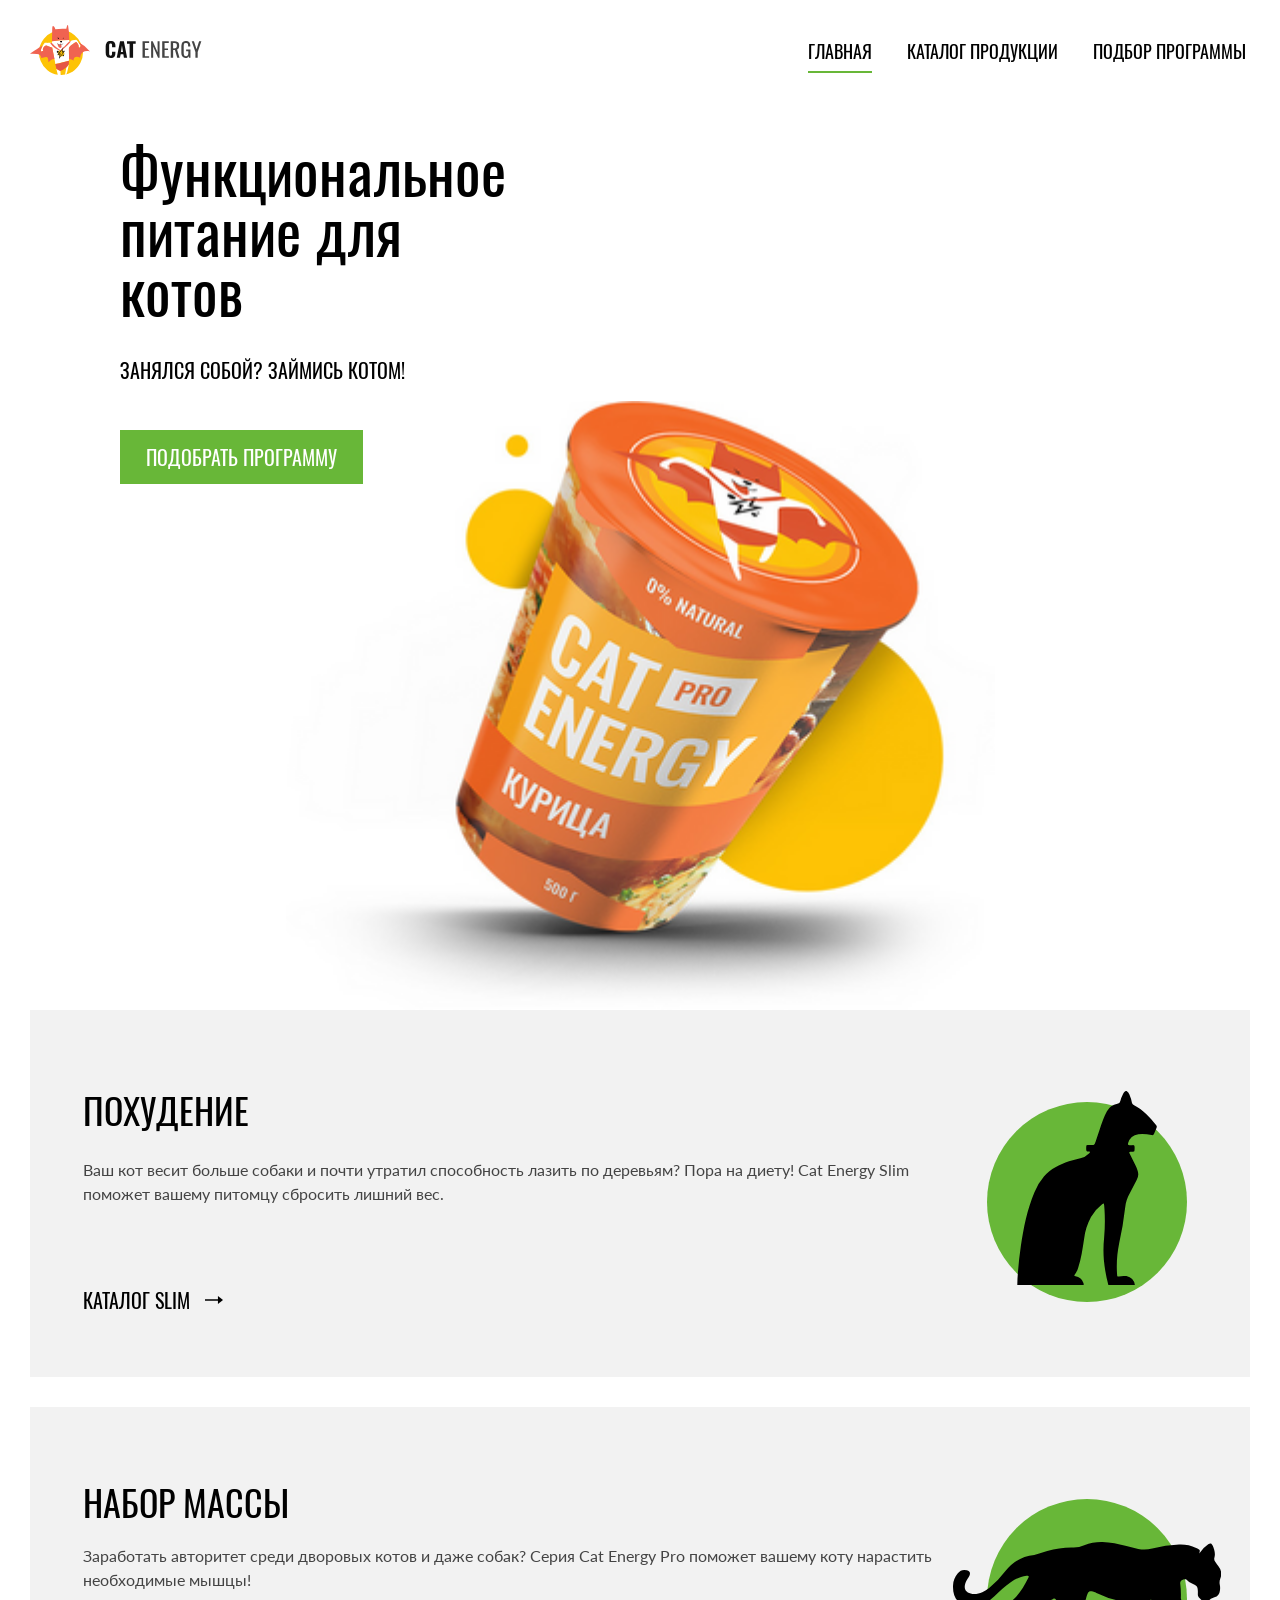
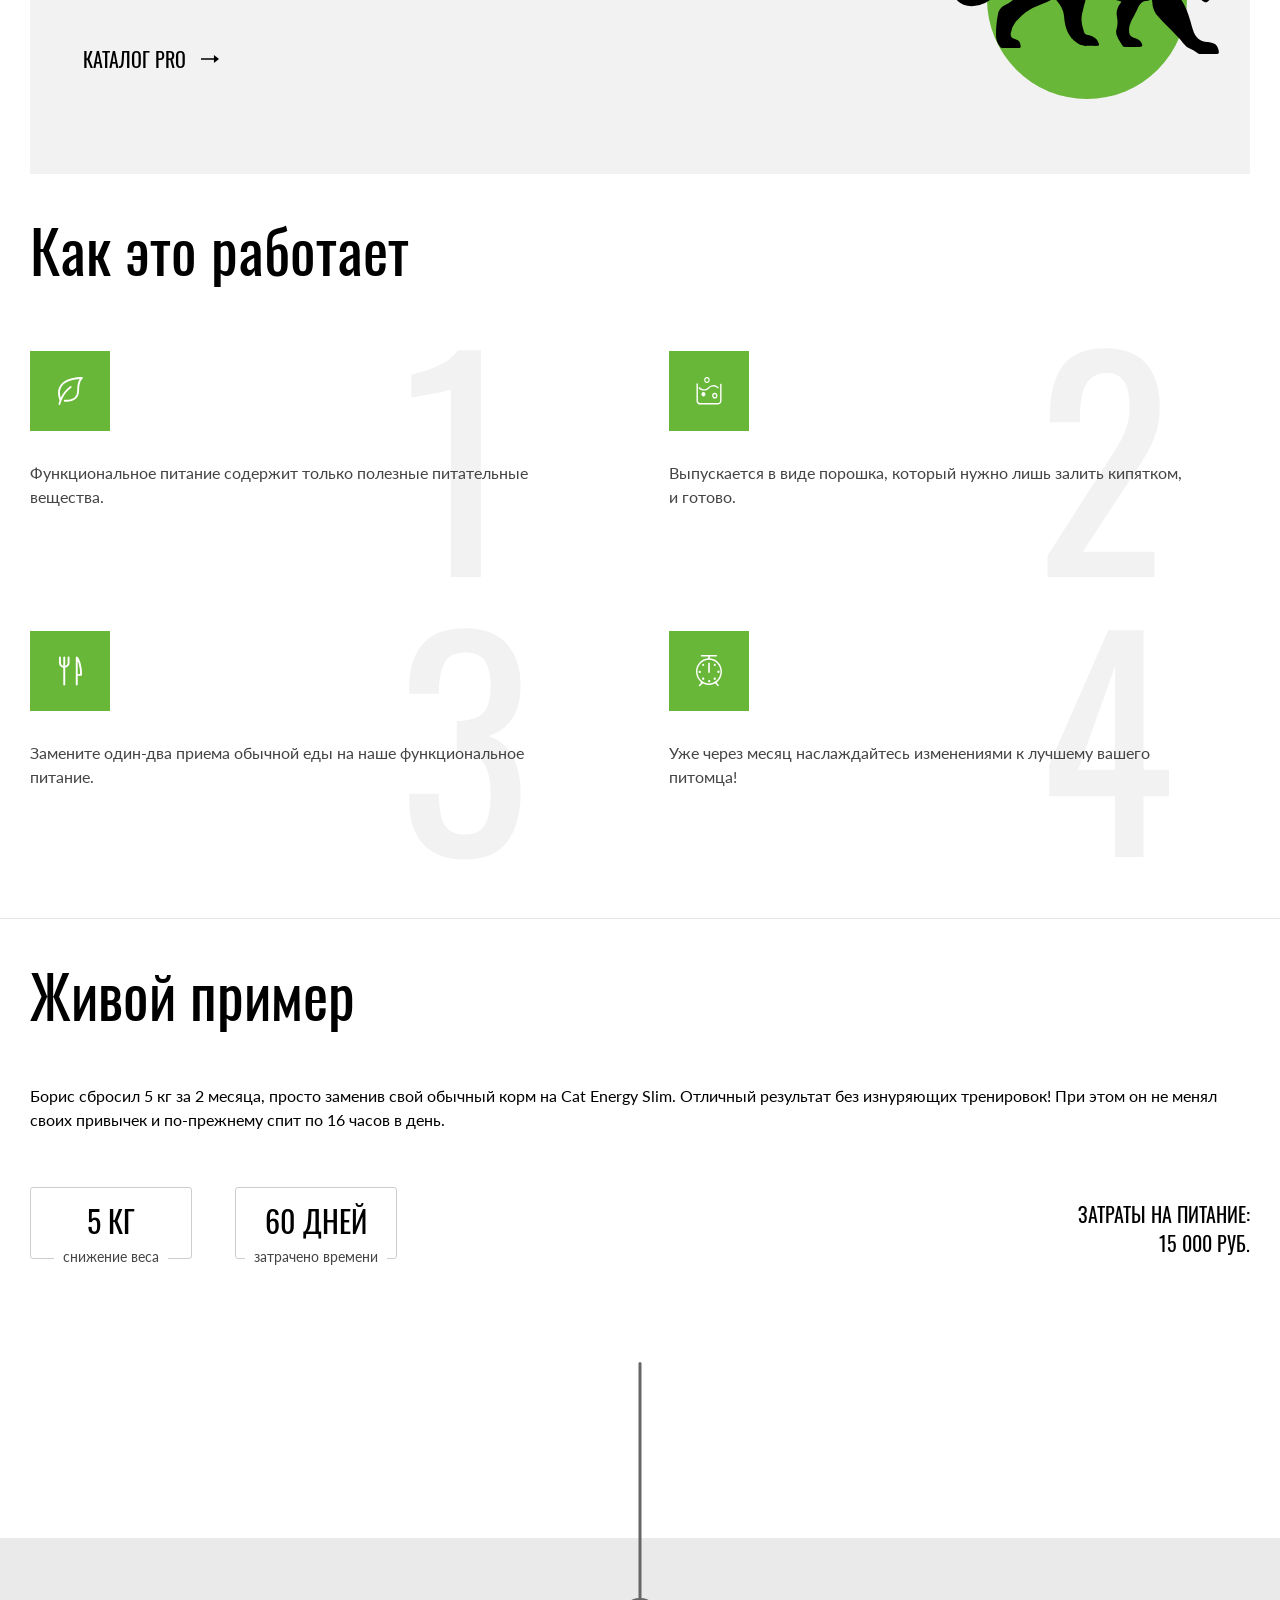
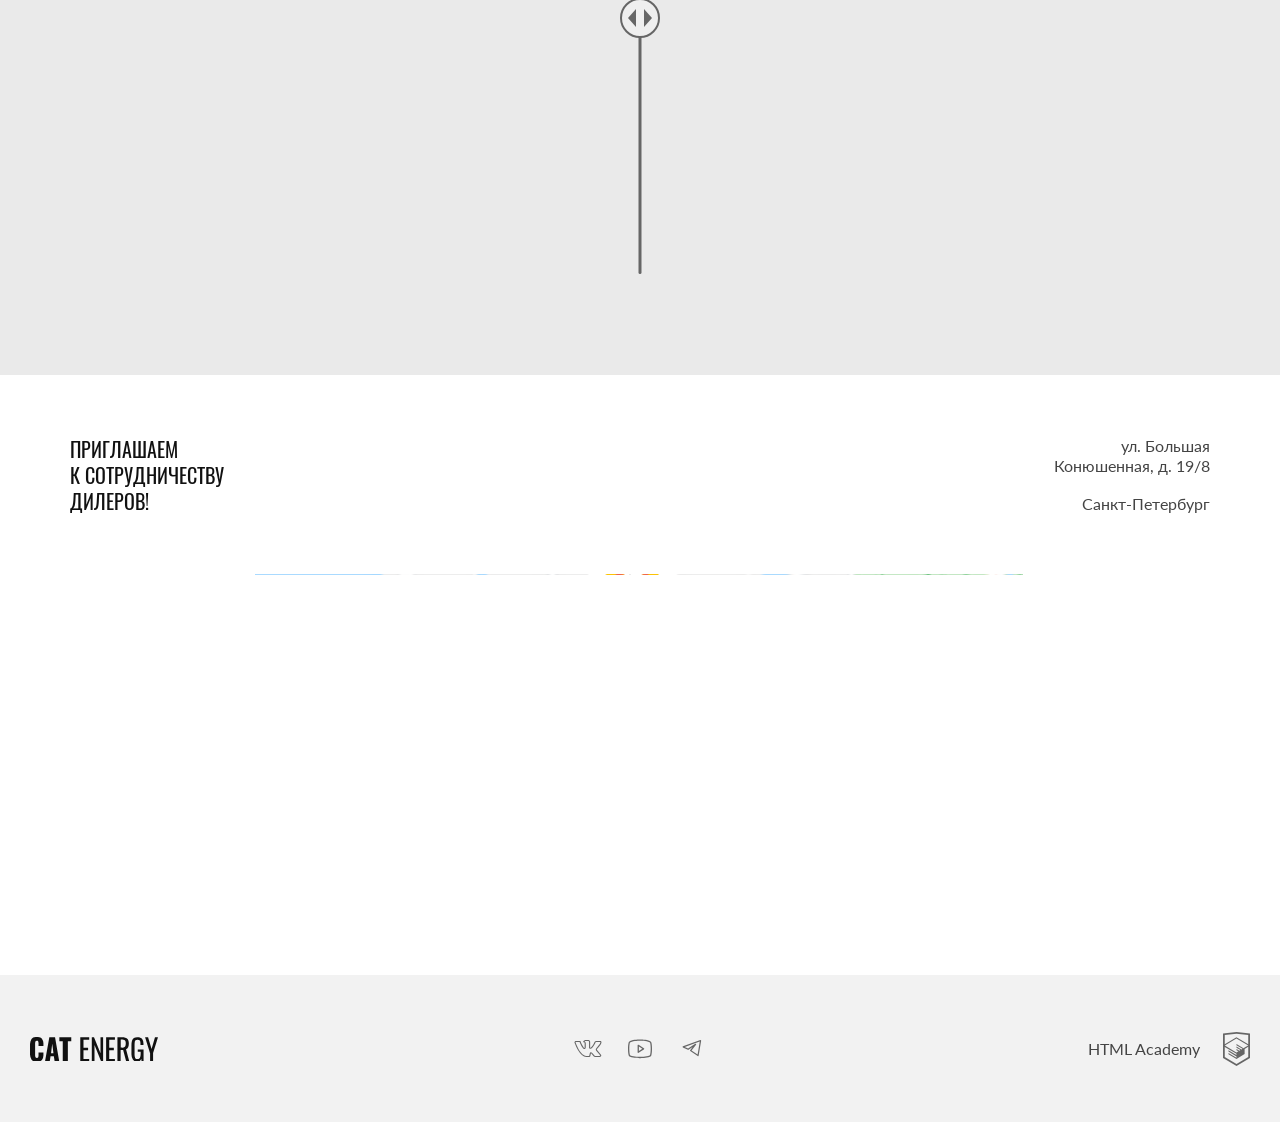
==== commit 9125319d: "Deploying to gh-pages from @ htmlacademy-adaptive/2470113-cat-energy-31@2d5bf0110ddfc22f314af3693a44" ====
--- a/index.html
+++ b/index.html
@@ -1 +1 @@
-<!DOCTYPE html><html lang="ru"><head><meta charset="utf-8"><meta name="viewport" content="width=device-width,initial-scale=1"><title>Cat Energy: функциональное питание для котов</title><link rel="stylesheet" href="styles/styles.css"><link rel="icon" href="favicons/favicon.svg" type="image/svg+xml"><link rel="icon" href="favicon.ico"><!-- 16×16 --><link rel="manifest" href="manifest.webmanifest"><link rel="preload" fetchpriority="high" as="image" href="images/index-can@1x.png" type="image/png"><link rel="preload" fetchpriority="high" as="image" href="images/index-can@2x.png" type="image/png"><link rel="preload" fetchpriority="high" as="image" href="images/fat_cat@2x.png" type="image/png"><link rel="preload" fetchpriority="high" as="image" href="images/fat_cat@2x.png" type="image/png"><link rel="preload" fetchpriority="high" as="image" href="images/slim_cat@2x.png" type="image/png"><link rel="preload" fetchpriority="high" as="image" href="images/slim_cat@2x.png" type="image/png"><link rel="preload" fetchpriority="high" as="image" href="images/index-background-mobile.jpg" type="image/jpg"><link rel="preload" href="fonts/lato/Lato-Regular.woff2" as="font" type="font/woff2" crossorigin="anonymous"><link rel="preload" href="fonts/oswald/oswaldregular.woff2" as="font" type="font/woff2" crossorigin="anonymous"></head><body><div class="page page--index"><header class="page__header header" data-test="header"><div class="header__container logo-container"><a class="logo-container__logo logo logo--pic" href="index.html"><span class="visually-hidden">Логотип Cat Energy</span><picture class="logo__pic"><source media="(min-width: 1440px)" width="70" height="59" type="image/svg+xml" srcset="images/logo_desktop.svg"><source media="(min-width: 768px)" width="60" height="50" type="image/svg+xml" srcset="images/logo_tablet.svg"><img width="33" height="38" src="images/logo_mobile.svg" alt="Логотип Cat Energy"></picture></a><a class="logo-container__logo logo logo--text" href="index.html"><span class="visually-hidden">Логотип Cat Energy</span><picture class="logo__text"><source media="(min-width: 1440px)" width="118" height="21" type="image/svg+xml" srcset="images/logo.svg"><source media="(min-width: 768px)" width="101" height="18" type="image/svg+xml" srcset="images/logo.svg"><img width="101" height="18" src="images/logo.svg" alt="Логотип Cat Energy"></picture></a><button class="logo-container__toggle logo-container__toggle--closed" type="button"><span class="visually-hidden">Открыть меню</span></button></div><nav class="header__nav navigation"><ul class="navigation__list navigation__list--hidden"><li class="navigation__item navigation__item--active"><a href="index.html">Главная</a></li><li class="navigation__item"><a href="catalog.html">Каталог продукции</a></li><li class="navigation__item"><a href="program.html">Подбор программы</a></li></ul></nav></header><main class="page__content"><section class="promo" data-test="hero"><div class="promo__container"><h1 class="promo__title section-title section-title--l">Функциональное питание для котов</h1><p class="promo__description">Занялся собой? Займись котом!</p><a class="promo__button-link button-link button-link--l" href="program.html">Подобрать программу</a><picture class="promo__image"><source width="552" height="499" type="image/png" media="(min-width: 1440px)" srcset="images/index-can@1x.png, images/index-can@2x.png 2x"><source width="709" height="609" type="image/png" media="(min-width: 768px)" srcset="images/index-can@1x.png, images/index-can@2x.png 2x"><img src="images/index-can@1x.png" srcset="images/index-can@2x.png 2x" width="280" height="270" alt="Банка питания с курицей"></picture></div></section><section class="preferences" data-test="programs"><h2 class="preferences__title visually-hidden">Программы</h2><ul class="preferences__list"><li class="preferences__card card-index card-index--slim"><h3 class="card-index__title">Похудение</h3><p class="card-index__description">Ваш кот весит больше собаки и почти утратил способность лазить по деревьям? Пора на диету! Cat Energy Slim поможет вашему питомцу сбросить лишний вес.</p><div class="card-index__picture"></div><a class="card-index__link" href="catalog-slim.html">Каталог slim</a></li><li class="preferences__card card-index card-index--pro"><h3 class="card-index__title">Набор массы</h3><p class="card-index__description">Заработать авторитет среди дворовых котов и даже собак? Серия Cat Energy Pro поможет вашему коту нарастить необходимые мышцы!</p><a class="card-index__link" href="catalog-pro.html">Каталог pro</a></li></ul></section><section class="features" data-test="features"><h2 class="features__title section-title section-title--m">Как это работает</h2><ul class="features__list"><li class="features__item features__item--leaf">Функциональное питание содержит только полезные питательные вещества.</li><li class="features__item features__item--water">Выпускается в виде порошка, который нужно лишь залить кипятком, и готово.</li><li class="features__item features__item--meal">Замените один-два приема обычной еды на наше функциональное питание.</li><li class="features__item features__item--time">Уже через месяц наслаждайтесь изменениями к лучшему вашего питомца!</li></ul></section><section class="example" data-test="proof"><div class="example__container"><h2 class="example__title section-title section-title--m">Живой пример</h2><p class="example__description">Борис сбросил 5 кг за 2 месяца, просто заменив свой обычный корм на Cat Energy Slim. Отличный результат без изнуряющих тренировок! При этом он не менял своих привычек и по-прежнему спит по 16 часов в день.</p><ul class="example__list example-list"><li class="example-list__item example-item"><span class="example-item__key">5 кг</span> <span class="example-item__notice">снижение веса</span></li><li class="example-list__item example-item"><span class="example-item__key">60 дней</span> <span class="example-item__notice">затрачено времени</span></li></ul><p class="example__money"><span>Затраты на питание:</span> <span>15 000 руб.</span></p><div class="example__slider example-slider"><picture class="example-slider__img example-slider__img--fat"><source width="560" height="512" type="image/png" media="(min-width: 768px)" srcset="images/fat_cat@1x.png, images/fat_cat@2x.png 2x"><img src="images/fat_cat@1x.png" srcset="images/fat_cat@2x.png 2x" width="280" height="256" alt="Толстый кот"></picture><picture class="example-slider__img example-slider__img--slim"><source width="560" height="512" type="image/png" media="(min-width: 768px)" srcset="images/slim_cat@1x.png, images/slim_cat@2x.png 2x"><img src="images/slim_cat@1x.png" srcset="images/slim_cat@2x.png 2x" width="280" height="256" alt="Худой кот"></picture><button class="example-slider__button" type="button"><span class="visually-hidden">Изменить вид</span></button></div></div></section><section class="contacts"><div class="contacts__map"><iframe src="https://yandex.ru/map-widget/v1/?ll=30.325618%2C59.936778&mode=whatshere&utm_campaign=b2bpromo&utm_medium=referral&utm_source=sidesection&whatshere%5Bpoint%5D=30.322875%2C59.938280&whatshere%5Bzoom%5D=16.22&z=16.22"></iframe></div><div class="contacts__container"><h2 class="contacts__title">Приглашаем<br>к сотрудничеству дилеров!</h2><address class="contacts__address"><span>ул. Большая Конюшенная, д. 19/8</span><span>Санкт-Петербург</span></address></div></section></main><footer class="page__footer footer" data-test="footer"><div class="footer__container"><a class="footer__logo" href="index.html"><span class="visually-hidden">Логотип Cat Energy</span></a><ul class="footer__social-list social-list"><li class="social-list__item"><a class="social-list__link social-list__link--vk" href="#"><span class="visually-hidden">Мы ВКонтакте</span></a></li><li class="social-list__item"><a class="social-list__link social-list__link--yt" href="#"><span class="visually-hidden">Мы в YouTube</span></a></li><li class="social-list__item"><a class="social-list__link social-list__link--tg" href="#"><span class="visually-hidden">Мы в Телеграме</span></a></li></ul><a class="footer__copyright copyright" href="https://htmlacademy.ru/intensive/adaptive"><span class="copyright__text">HTML Academy</span></a></div></footer></div><script src="scripts/index.js"></script></body></html>+<!DOCTYPE html><html class="page page--index" lang="ru"><head><meta charset="utf-8"><meta name="viewport" content="width=device-width,initial-scale=1"><title>Cat Energy: функциональное питание для котов</title><link rel="stylesheet" href="styles/styles.css"><link rel="icon" href="favicons/favicon.svg" type="image/svg+xml"><link rel="icon" href="favicon.ico"><!-- 16×16 --><link rel="manifest" href="manifest.webmanifest"><link rel="preload" fetchpriority="high" as="image" href="images/index-can@1x.png" type="image/png"><link rel="preload" fetchpriority="high" as="image" href="images/index-can@2x.png" type="image/png"><link rel="preload" fetchpriority="high" as="image" href="images/fat_cat@2x.png" type="image/png"><link rel="preload" fetchpriority="high" as="image" href="images/fat_cat@2x.png" type="image/png"><link rel="preload" fetchpriority="high" as="image" href="images/slim_cat@2x.png" type="image/png"><link rel="preload" fetchpriority="high" as="image" href="images/slim_cat@2x.png" type="image/png"><link rel="preload" fetchpriority="high" as="image" href="images/index-background-mobile.jpg" type="image/jpg"><link rel="preload" href="fonts/lato/Lato-Regular.woff2" as="font" type="font/woff2" crossorigin="anonymous"><link rel="preload" href="fonts/oswald/oswaldregular.woff2" as="font" type="font/woff2" crossorigin="anonymous"></head><body class="page__body body"><header class="body__header header" data-test="header"><div class="header__container logo-container"><a class="logo-container__logo logo logo--pic" href="index.html"><span class="visually-hidden">Логотип Cat Energy</span><picture class="logo__pic"><source media="(min-width: 1440px)" width="70" height="59" type="image/svg+xml" srcset="images/logo-pic-desktop.svg"><source media="(min-width: 768px)" width="60" height="50" type="image/svg+xml" srcset="images/logo-pic-tablet.svg"><img width="33" height="38" src="images/logo-pic-mobile.svg" alt="Логотип Cat Energy"></picture></a><a class="logo-container__logo logo logo--text" href="index.html"><span class="visually-hidden">Логотип Cat Energy</span><picture class="logo__text"><source media="(min-width: 1440px)" width="118" height="21" type="image/svg+xml" srcset="images/logo-text-desktop.svg"><source media="(min-width: 768px)" width="101" height="18" type="image/svg+xml" srcset="images/logo-text-tablet.svg"><img width="101" height="18" src="images/logo-text-mobile.svg" alt="Логотип Cat Energy"></picture></a><button class="logo-container__toggle logo-container__toggle--closed" type="button"><span class="visually-hidden">Открыть меню</span></button></div><nav class="header__nav navigation"><ul class="navigation__list"><li class="navigation__item navigation__item--active"><a href="index.html">Главная</a></li><li class="navigation__item"><a href="catalog.html">Каталог продукции</a></li><li class="navigation__item"><a href="program.html">Подбор программы</a></li></ul></nav></header><main class="body__content"><section class="promo" data-test="hero"><div class="promo__container"><h1 class="promo__title section-title section-title--l">Функциональное питание для котов</h1><p class="promo__description">Занялся собой? Займись котом!</p><a class="promo__button-link button-link button-link--l" href="program.html">Подобрать программу</a><picture class="promo__image"><source width="552" height="499" type="image/png" media="(min-width: 1440px)" srcset="images/index-can@1x.png, images/index-can@2x.png 2x"><source width="709" height="609" type="image/png" media="(min-width: 768px)" srcset="images/index-can-tablet@1x.png, images/index-can-tablet@2x.png 2x"><img src="images/index-can-mobile@2x.png" srcset="images/index-can-mobile@2x.png 2x" width="280" height="270" alt="Банка питания с курицей"></picture></div></section><section class="preferences" data-test="programs"><h2 class="preferences__title visually-hidden">Программы</h2><ul class="preferences__list"><li class="preferences__card card-index card-index--slim"><h3 class="card-index__title">Похудение</h3><p class="card-index__description">Ваш кот весит больше собаки и почти утратил способность лазить по деревьям? Пора на диету! Cat Energy Slim поможет вашему питомцу сбросить лишний вес.</p><div class="card-index__picture"></div><a class="card-index__link" href="catalog.html#slim">Каталог slim</a></li><li class="preferences__card card-index card-index--pro"><h3 class="card-index__title">Набор массы</h3><p class="card-index__description">Заработать авторитет среди дворовых котов и даже собак? Серия Cat Energy Pro поможет вашему коту нарастить необходимые мышцы!</p><a class="card-index__link" href="catalog.html№pro">Каталог pro</a></li></ul></section><section class="features" data-test="features"><h2 class="features__title section-title section-title--m">Как это работает</h2><ul class="features__list"><li class="features__item features__item--leaf">Функциональное питание содержит только полезные питательные вещества.</li><li class="features__item features__item--water">Выпускается в виде порошка, который нужно лишь залить кипятком, и готово.</li><li class="features__item features__item--meal">Замените один-два приема обычной еды на наше функциональное питание.</li><li class="features__item features__item--time">Уже через месяц наслаждайтесь изменениями к лучшему вашего питомца!</li></ul></section><section class="example" data-test="proof"><div class="example__container"><h2 class="example__title section-title section-title--m">Живой пример</h2><p class="example__description">Борис сбросил 5 кг за 2 месяца, просто заменив свой обычный корм на Cat Energy Slim. Отличный результат без изнуряющих тренировок! При этом он не менял своих привычек и по-прежнему спит по 16 часов в день.</p><ul class="example__list example-list"><li class="example-list__item example-item"><span class="example-item__key">5 кг</span> <span class="example-item__notice">снижение веса</span></li><li class="example-list__item example-item"><span class="example-item__key">60 дней</span> <span class="example-item__notice">затрачено времени</span></li></ul><p class="example__money"><span>Затраты на питание:</span> <span>15 000 руб.</span></p><div class="example__slider example-slider"><picture class="example-slider__img example-slider__img--fat"><source width="560" height="512" type="image/png" media="(min-width: 768px)" srcset="images/before-tablet@1x.png, images/before-tablet@2x.png 2x"><img src="images/before-mobile@1x.png" srcset="images/before-mobile@2x.png 2x" width="280" height="256" alt="Толстый кот"></picture><picture class="example-slider__img example-slider__img--slim"><source width="560" height="512" type="image/png" media="(min-width: 768px)" srcset="images/after-tablet@1x.png, images/after-tablet@2x.png 2x"><img src="images/after-mobile@1x.png" srcset="images/after-mobile@2x.png 2x" width="280" height="256" alt="Худой кот"></picture><button class="example-slider__button" type="button"><span class="visually-hidden">Изменить вид</span></button></div></div></section><section class="contacts"><div class="contacts__map contacts-map"><picture class="contacts-map__pic"><source width="1440" height="400" type="image/png" media="(min-width: 1440px)" srcset="images/map-desktop@1x.png, images/map-desktop@2x.png 2x"><source width="768" height="400" type="image/png" media="(min-width: 768px)" srcset="images/map-tablet@1x.png, images/map-tablet@2x.png 2x"><img width="320" height="362" src="images/map-mobile@1x.png" srset="images/map-mobile@2x.png 2x" alt="карта Петербурга"></picture><iframe class="contacts-map__frame visually-hidden" src="https://yandex.ru/map-widget/v1/?ll=30.325618%2C59.936778&mode=whatshere&utm_campaign=b2bpromo&utm_medium=referral&utm_source=sidesection&whatshere%5Bpoint%5D=30.322875%2C59.938280&whatshere%5Bzoom%5D=16.22&z=16.22"></iframe></div><div class="contacts__container"><h2 class="contacts__title">Приглашаем<br>к сотрудничеству дилеров!</h2><address class="contacts__address"><span>ул. Большая Конюшенная, д. 19/8</span><span>Санкт-Петербург</span></address></div></section></main><footer class="body__footer footer" data-test="footer"><div class="footer__container"><a class="footer__logo" href="index.html"><span class="visually-hidden">Логотип Cat Energy</span></a><ul class="footer__social-list social-list"><li class="social-list__item"><a class="social-list__link social-list__link--vk" href="#"><span class="visually-hidden">Мы ВКонтакте</span></a></li><li class="social-list__item"><a class="social-list__link social-list__link--yt" href="#"><span class="visually-hidden">Мы в YouTube</span></a></li><li class="social-list__item"><a class="social-list__link social-list__link--tg" href="#"><span class="visually-hidden">Мы в Телеграме</span></a></li></ul><a class="footer__copyright copyright" href="https://htmlacademy.ru/intensive/adaptive"><span class="copyright__text">HTML Academy</span></a></div></footer><script src="scripts/index.js"></script></body></html>
--- a/styles/styles.css
+++ b/styles/styles.css
@@ -1 +1 @@
-@font-face{font-family:Oswald;font-weight:400;font-style:normal;src:url(../fonts/oswald/oswaldregular.woff2)format("woff2");font-display:swap}@font-face{font-family:Lato;font-weight:400;font-style:normal;src:url(../fonts/lato/Lato-Regular.woff2)format("woff2");font-display:swap}body{margin:0;padding:0;font-family:Lato,sans-serif;font-size:14px;line-height:18px}.visually-hidden{clip:rect(0 0 0 0);border:0;width:1px;height:1px;margin:-1px;padding:0;position:absolute;overflow:hidden}.button-link{color:#fff;text-transform:uppercase;text-align:center;box-sizing:border-box;background-color:#68b738;border:0;width:100%;padding:10px;font-family:Oswald,sans-serif;font-size:16px;line-height:20px;text-decoration:none;display:block}.button-link:hover{background-color:#5eaa2f}.button-link:focus{background-color:#5eaa2f;outline:none}.button-link:active{color:#ffffff4d}.button-link--l{color:#fff;text-transform:uppercase;text-align:center;box-sizing:border-box;background-color:#68b738;border:0;width:100%;padding:10px;font-family:Oswald,sans-serif;font-size:16px;line-height:20px;text-decoration:none;display:block}.button-link--l:hover{background-color:#5eaa2f}.button-link--l:focus{background-color:#5eaa2f;outline:none}.button-link--l:active{color:#ffffff4d}@media (width>=768px){.button-link--l{font-size:20px;line-height:26px}}header{background-color:#fff;border-bottom:1px solid #d9d9d9;flex-direction:column;padding:13px 20px 0;display:flex}@media (width>=768px){header{box-sizing:border-box;border-bottom:none;flex-direction:row;align-items:center;width:100%;max-width:1440px;padding:25px 30px}}@media (width>=1440px){header{margin:0 auto;padding:55px 110px}.page--index .header{background-color:#0000;position:absolute;left:0;right:0}}.logo-container{box-sizing:border-box;flex-direction:row;justify-content:space-between;align-items:center;margin-bottom:13px;display:flex}@media (width>=768px){.logo-container{justify-content:flex-start;width:auto;margin-bottom:0;margin-right:auto}}.logo-container__toggle{box-sizing:border-box;background-color:#0000;background-position:50%;background-repeat:no-repeat;background-size:24px;border:0;width:33px;height:38px;padding:0}@media (width>=768px){.logo-container__toggle{display:none}}.logo-container__toggle--closed{background-image:url(../icons/stack.svg#icon_hamburger)}.logo-container__toggle--opened{background-image:url(../icons/stack.svg#icon_close)}.logo{text-decoration:none;display:block}@media (width>=768px){.logo{align-items:start}}.logo img{display:block}@media (width>=768px){.logo--pic{margin-right:13px}}.logo--text{margin:0 auto}.logo:hover{opacity:.8}.logo:active{opacity:.6}.logo__text{margin:0;padding:0;display:block}.navigation__list{background-color:#fff;flex-direction:column;width:100%;margin:0 0 0 -20px;padding:0;list-style:none;display:flex;position:absolute}@media (width>=768px){.navigation__list{background-color:#0000;flex-direction:row;gap:33px;margin-left:0;margin-right:4px;display:flex;position:relative}}@media (width>=1440px){.navigation__list{margin-left:0}}.navigation__list--hidden{display:none}@media (width>=768px){.navigation__list--hidden{display:flex}}.navigation__item{border-top:1px solid #e6e6e6}@media (width>=768px){.navigation__item{border-top:0}}.navigation__item:last-child{border-bottom:1px solid #e6e6e6}@media (width>=768px){.navigation__item:last-child{border-bottom:0}}.navigation__item a{color:#000;text-transform:uppercase;box-sizing:border-box;text-align:center;margin:0;padding:22px 50px 24px;font-family:Oswald,sans-serif;font-size:20px;font-weight:400;line-height:20px;text-decoration:none;display:block}@media (width>=768px){.navigation__item a{padding:0;font-size:18px;line-height:24px}}@media (width>=1440px){.navigation__item a{font-size:20px;line-height:30px}}.navigation__item a:hover,.navigation__item a:focus{opacity:.6}.navigation__item a:active{opacity:.3}@media (width>=1440px){.page--index .navigation__item a{color:#fff}}@media (width>=768px){.navigation__item--active{text-underline-position:under;text-underline-offset:8px;-webkit-text-decoration:underline #68b738;text-decoration:underline #68b738;text-decoration-thickness:2px}}@media (width>=1440px){.page--index .navigation__item--active{text-decoration-color:#fff}}.page{grid-template-rows:auto 1fr auto;min-height:100vh;display:grid}.page__content{min-height:100%;margin:0;padding:0}.promo{box-sizing:border-box;background-color:#0000;background-image:linear-gradient(#68b738d9 0% 63%,#fff 63% 66%),url(../images/index-background-mobile.jpg);background-position:top;background-repeat:no-repeat;background-size:110%;background-attachment:scroll,scroll;background-origin:padding-box,padding-box;background-clip:border-box,border-box;margin:0 0 20px;padding:0}@media (width>=768px){.promo{background:#fff;margin-bottom:0}}@media (width>=1440px){.promo{background-color:#0000;background-image:linear-gradient(90deg,#fff 50%,#68b738d9 50% 100%),url(../images/index-background-desktop@1x.jpg),linear-gradient(#4e4d53 0% 100%);background-position:50%,calc(100% + 320px),50%;background-repeat:no-repeat;background-size:auto,contain,auto;background-attachment:scroll,scroll,scroll;background-origin:padding-box,padding-box,padding-box;background-clip:border-box,border-box,border-box;width:100%;margin:0 0 82px}}.promo__container{box-sizing:border-box;flex-direction:column;padding:0 20px;display:flex}@media (width>=768px){.promo__container{padding:0 30px}}@media (width>=1440px){.promo__container{box-sizing:border-box;flex-wrap:wrap;align-items:flex-start;max-width:1440px;max-height:694px;margin:0 auto;padding:0 110px 52px}}.promo__title{color:#fff;text-align:center;order:1;margin:27px 0 25px;padding:0}@media (width>=768px){.promo__title{color:#000;text-align:left;max-width:416px;margin:65px auto 40px 90px}}@media (width>=1440px){.promo__title{margin:224px auto 40px 80px}}.promo__description{color:#fff;text-transform:uppercase;text-align:center;order:2;margin:0 0 29px;padding:0;font-family:Oswald,sans-serif;font-size:14px;line-height:14px}@media (width>=768px){.promo__description{color:#000;text-align:left;margin:0 auto 50px 90px;font-size:20px;line-height:20px}}@media (width>=1440px){.promo__description{margin:0 auto 52px 80px}}.promo__button-link{order:4;width:100%}@media (width>=768px){.promo__button-link{z-index:1;order:3;max-width:-moz-fit-content;max-width:fit-content;margin:0 auto 0 90px;padding:14px 26px}}@media (width>=1440px){.promo__button-link{margin:0 auto 40px 80px;padding:14px 26px;font-size:20px;line-height:26px}}.promo__image{order:3;align-items:center;width:280px;height:270px;margin:0 auto 3px;padding:0;display:flex}@media (width>=768px){.promo__image{order:4;width:709px;height:609px;margin-bottom:0;position:relative;top:-83px}}@media (width>=1440px){.promo__image{width:552px;height:499px;margin-top:143px;top:0;left:-180px}}.section-title{font-family:Oswald,sans-serif;font-weight:400}.section-title--sm{font-size:24px;line-height:24px}@media (width>=768px){.section-title{font-size:32px;line-height:32px}}@media (width>=1440px){.section-title{font-size:40px;line-height:40px}}.section-title--m{font-size:36px;line-height:40px}@media (width>=768px){.section-title--m{font-size:60px;line-height:60px}}@media (width>=1440px){.section-title--m{font-size:60px;line-height:60px}}.section-title--l{font-size:36px;line-height:36px}@media (width>=768px){.section-title--l{font-size:60px;line-height:60px}}@media (width>=1440px){.section-title--l{font-size:60px;line-height:60px}}.preferences{max-width:1440px;margin:0 20px 20px}@media (width>=768px){.preferences{margin:0 30px 45px}}@media (width>=1440px){.preferences{max-width:1440px;margin:0 auto 71px}}.preferences__list{flex-direction:column;gap:20px;margin:0;padding:0;display:flex}@media (width>=768px){.preferences__list{gap:30px}}@media (width>=1440px){.preferences__list{flex-direction:row;gap:80px;margin:0 110px}}.card-index{background-color:#f2f2f2;grid-template-columns:50px 1fr;gap:0 20px;padding:24px 20px 18px;display:grid;position:relative}@media (width>=768px){.card-index{grid-template-columns:1fr 200px;gap:0 53px;padding:91px 63px 53px 53px}}@media (width>=1440px){.card-index{grid-template-columns:100px 1fr;gap:0 62px;width:50%;padding:47px 52px 55px}}.card-index:before{content:"";background-color:#68b738;border-radius:50%;width:50px;height:50px;margin-bottom:22px;display:block}@media (width>=768px){.card-index:before{order:2;grid-area:1/2/5/3;width:200px;height:200px;margin-left:auto}}@media (width>=1440px){.card-index:before{z-index:1;grid-column:1/2;width:100px;height:100px;margin-bottom:39px;margin-right:62px}}.card-index--slim:after{content:"";z-index:2;background-image:url(../icons/stack.svg#cat_slim);background-position:50%;background-repeat:no-repeat;width:36px;height:50px;display:block;position:absolute;top:21px;left:27px}@media (width>=768px){.card-index--slim:after{width:140px;height:194px;top:81px;left:auto;right:93px}}@media (width>=1440px){.card-index--slim:after{width:70px;height:97px;top:41px;left:67px}}.card-index--pro:after{content:"";z-index:2;background-image:url(../icons/stack.svg#cat_pro);background-position:50%;background-repeat:no-repeat;width:67px;height:28px;display:block;position:absolute;top:35px;left:12px}@media (width>=768px){.card-index--pro:after{width:268px;height:112px;top:135px;left:auto;right:29px}}@media (width>=1440px){.card-index--pro:after{width:134px;height:56px;top:67px;left:33px}}.card-index__title{color:#000;text-transform:uppercase;align-items:center;margin:0 0 25px;padding:0;font-family:Oswald,sans-serif;font-size:24px;font-weight:400;line-height:37px;display:flex;position:relative}@media (width>=768px){.card-index__title{margin-bottom:24px;font-size:36px;line-height:36px}}@media (width>=1440px){.card-index__title{height:100px;margin-bottom:0;font-size:36px;line-height:36px}}.card-index__description{color:#444;grid-column:1/-1;width:100%;margin:0 0 15px;padding:0;font-family:Lato,sans-serif;font-size:14px;line-height:18px}@media (width>=768px){.card-index__description{grid-column:1/2;margin-bottom:48px;font-family:Lato,sans-serif;font-size:16px;line-height:24px}}@media (width>=1440px){.card-index__description{grid-column:1/-1;margin-bottom:23px}}.card-index__description:after{content:"";border-bottom:1px solid #d9d9d9;grid-column:1/-1;width:100%;margin-top:21px;display:block}@media (width>=768px){.card-index__description:after{display:none}}.card-index__link{color:#000;text-transform:uppercase;flex-flow:wrap;grid-column:1/-1;align-items:center;padding:4px 0;font-family:Oswald,sans-serif;font-size:16px;font-weight:400;line-height:16px;text-decoration:none;display:flex}@media (width>=768px){.card-index__link{grid-column:1/2;font-size:20px;line-height:30px}}@media (width>=1440px){.card-index__link{grid-column:1/-1}}.card-index__link:after{content:"";background-image:url(../icons/stack.svg#icon_arrow);background-position:50%;background-repeat:no-repeat;background-size:100%;width:24px;height:12px;margin-left:15px;display:block}.card-index__link:hover:after,.card-index__link:focus:after{width:32px}.card-index__link:active{opacity:.3}.features{box-sizing:border-box;margin:0;padding:0 20px 49px}@media (width>=768px){.features{border-bottom:1px solid #e6e6e6;margin:0 0 45px;padding:0 30px 47px}}@media (width>=1440px){.features{border-bottom:0;max-width:1440px;margin:0 auto;padding:0 110px 69px}}.features__title{margin:0 0 40px;padding:0}@media (width>=768px){.features__title{margin-bottom:32px}}.features__list{counter-reset:features 0;flex-direction:column;gap:20px;margin:0;padding:0;list-style:none;display:flex}@media (width>=768px){.features__list{flex-flow:wrap;justify-content:space-between}}.features__item{counter-increment:features 1;color:#444;flex-direction:row;align-items:center;margin:0;padding:0;font-family:Lato,sans-serif;font-size:14px;line-height:18px;display:flex}@media (width>=768px){.features__item{box-sizing:border-box;z-index:1;flex-direction:column;align-items:flex-start;max-width:250px;min-height:280px;padding-top:40px;font-family:Lato,sans-serif;font-size:16px;line-height:24px;position:relative}}.features__item:before{content:"";background-color:#68b738;background-position:50%;background-repeat:no-repeat;flex-shrink:0;width:60px;height:60px;margin-right:20px;display:block}@media (width>=768px){.features__item:before{width:80px;height:80px;margin-bottom:31px;margin-right:0}.features__list li:after{content:counters(features,"");text-align:center;color:#f2f2f2;z-index:-1;width:auto;height:280px;font-family:Oswald,sans-serif;font-size:280px;font-weight:400;line-height:280px;position:absolute;top:0;right:0%}}.features__list li:first-child:after{right:23px}.features__item--leaf:before{background-image:url(../icons/stack.svg#icon_leaf);background-size:25px}.features__item--water:before{background-image:url(../icons/stack.svg#icon_water);background-size:26px}.features__item--meal:before{background-image:url(../icons/stack.svg#icon_eat);background-size:25px}.features__item--time:before{background-image:url(../icons/stack.svg#icon_time);background-size:26px}.example{background-color:#eaeaea;width:100%}@media (width>=768px){.example{background:linear-gradient(#fff 514px,#eaeaea 514px 100%)}}@media (width>=1440px){.example{background:linear-gradient(#fff 135px,#f2f2f2 135px 100%)}}.example__container{box-sizing:border-box;width:100%;padding:25px 20px 40px}@media (width>=768px){.example__container{flex-flow:wrap;justify-content:space-between;padding:0 30px 100px;display:flex}}@media (width>=1440px){.example__container{grid-template-columns:1fr 560px;max-width:1440px;margin:0 auto;padding:0 110px 75px;display:grid}}.example__title{width:100%;margin:0 0 40px;padding:0}@media (width>=1440px){.example__title{grid-column:1/2;width:auto;margin-bottom:146px;display:block}}.example__description{margin:0 0 20px;padding:0;font-family:Lato,sans-serif;font-size:14px;line-height:18px}@media (width>=768px){.example__description{margin-bottom:55px;font-size:16px;line-height:24px}}@media (width>=1440px){.example__description{grid-column:1/2;width:436px;margin-bottom:69px}}.example__list{justify-content:center;margin:0 auto 34px;padding:0}@media (width>=768px){.example__list{flex-grow:1;justify-content:flex-start;margin:0 auto 100px 0}}@media (width>=1440px){.example__list{grid-column:1/2;width:366px;margin-bottom:60px}}.example__money{color:#000;text-transform:uppercase;width:-moz-fit-content;width:fit-content;margin:0 auto 20px;font-family:Oswald,sans-serif;font-size:14px;line-height:20px}@media (width>=768px){.example__money{flex-direction:column;flex-grow:0;justify-content:center;align-self:stretch;align-items:flex-end;gap:9px;margin-bottom:99px;font-size:20px;line-height:20px;display:flex}}@media (width>=1440px){.example__money{flex-direction:row;grid-column:1/2;justify-content:flex-start;gap:63px;margin:0}}.example-list{flex-direction:row;gap:32px;padding:0;list-style:none;display:flex}@media (width>=768px){.example-list{gap:43px}}.example-item{position:relative}.example-item__key{color:#000;text-transform:uppercase;text-align:center;box-sizing:border-box;border:1px solid #cdcdcd;border-radius:3px;justify-content:center;align-items:center;width:124px;height:56px;font-family:Oswald,sans-serif;font-size:24px;font-weight:400;line-height:24px;display:flex}@media (width>=768px){.example-item__key{width:162px;min-height:72px;padding-top:15px;padding-bottom:20px;font-size:30px;line-height:37px}}.example-item__notice{text-align:center;color:#444;box-sizing:border-box;background-color:#eaeaea;justify-content:center;width:87px;margin:0 auto;padding:0 5px;font-family:Lato,sans-serif;font-size:12px;line-height:12px;display:flex;position:absolute;bottom:-17px;left:0;right:0}@media (width>=768px){.example-item__notice{background-color:#fff;width:-moz-fit-content;width:fit-content;padding:0 9px;font-size:14px;line-height:14px;bottom:-5px}}@media (width>=1440px){.example-item__notice{background-color:#f2f2f2}}.example-slider{aspect-ratio:auto 280/256;width:280px;margin:0 auto;position:relative}@media (width>=768px){.example-slider{flex-basis:100%;width:560px;height:512px}}@media (width>=1440px){.example-slider{grid-area:1/2/5/-1;width:560px;height:512px}}.example-slider__img{aspect-ratio:auto 280/256;width:280px}@media (width>=768px){.example-slider__img{width:560px;height:512px;margin:0 auto}}.example-slider__img--fat{clip-path:xywh(0% 0 50% 100%);display:block;position:absolute;left:50%;overflow:hidden;transform:translate(-50%)}.example-slider__img--slim{clip-path:xywh(50% 0 50% 100%);display:block;position:absolute;left:50%;overflow:hidden;transform:translate(-50%)}.example-slider__button{z-index:2;border:2px solid #666;border-radius:50%;width:40px;height:40px;display:block;position:absolute;top:50%;left:50%;transform:translate(-50%,-50%)}.example-slider__button:before{content:"";background-color:#666;width:40px;height:40px;display:block;position:relative;top:-2px;left:-8px;-webkit-mask-image:url(../icons/stack.svg#icon_slider);mask-image:url(../icons/stack.svg#icon_slider);-webkit-mask-position:50%;mask-position:50%;-webkit-mask-size:24px 18px;mask-size:24px 18px;-webkit-mask-repeat:no-repeat;mask-repeat:no-repeat}.example-slider:after{content:"";background-color:#666;border:0;border-radius:2px;width:4px;height:100%;display:block;position:absolute;top:50%;left:50%;transform:translate(-50%,-50%)}.contacts{flex-direction:column;width:100%;display:flex;position:relative}.contacts__map{order:2;height:362px}@media (width>=768px){.contacts__map{height:400px}}.contacts__map iframe{border:0;width:100%;height:362px}@media (width>=768px){.contacts__map iframe{height:400px}}.contacts__container{box-sizing:border-box;background-color:#fff;flex-direction:row;justify-content:space-between;align-items:center;padding:26px 20px;display:flex}@media (width>=768px){.contacts__container{padding:60px 70px}}@media (width>=1440px){.contacts__container{z-index:1;width:565px;padding:60px 80px;position:absolute;top:95px;left:110px}}@media (width<=1439px){.page--catalog .contacts__container{background-color:#f2f2f2}}.contacts__title{color:#111;text-transform:uppercase;flex-basis:50%;max-width:163px;margin:0;padding:0;font-family:Oswald,sans-serif;font-size:16px;font-weight:400;line-height:20px}@media (width>=768px){.contacts__title{font-size:20px;line-height:26px}}.contacts__address{color:#444;text-align:left;flex-direction:column;flex-basis:50%;max-width:163px;margin:0;padding:0;font-family:Lato,sans-serif;font-size:14px;font-style:normal;line-height:20px;display:flex}@media (width>=768px){.contacts__address{text-align:right;justify-content:space-between;align-self:stretch;font-size:16px}}@media (width>=1440px){.contacts__address{text-align:left;font-size:16px}}.footer{background-color:#f2f2f2}.footer__container{box-sizing:border-box;flex-direction:column;align-items:center;margin:0;padding:20px;display:flex}@media (width>=768px){.footer__container{flex-direction:row;justify-content:space-between;max-width:1440px;margin:0 auto;padding:55px 30px}}@media (width>=1440px){.footer__container{padding:66px 110px}}.footer__container>:not(:first-child){border-top:1px solid #d9d9d9}@media (width>=768px){.footer__container>:not(:first-child){border-top:none}}.footer__logo{box-sizing:border-box;background-color:#111;flex-shrink:0;width:128px;height:24px;margin:20px 0;padding:0;display:block;-webkit-mask-image:url(../images/logo.svg);mask-image:url(../images/logo.svg);-webkit-mask-position:50%;mask-position:50%;-webkit-mask-size:100%;mask-size:100%;-webkit-mask-repeat:no-repeat;mask-repeat:no-repeat}@media (width>=768px){.footer__logo{margin:0 40px 0 0;padding:0}}.footer__logo:hover{background-color:#3e3e3e}.footer__logo:active{background-color:#6b6b6b}.footer__social-list{box-sizing:border-box;width:100%;margin:0 auto;padding:20px}@media (width>=768px){.footer__social-list{padding:0}}.footer__copyright{box-sizing:border-box;width:100%;margin:0 auto;padding:20px 0}@media (width>=768px){.footer__copyright{flex-shrink:0;width:168px;padding:0}}.social-list{flex-direction:row;justify-content:center;align-items:center;gap:24px;list-style:none;display:flex}.social-list__link{background-color:#666;width:28px;height:22px;display:block;-webkit-mask-position:50%;mask-position:50%;-webkit-mask-repeat:no-repeat;mask-repeat:no-repeat}.social-list__link:hover{background-color:#68b738}.social-list__link:active{opacity:.3;background-color:#68b738}.social-list__link--yt{-webkit-mask-image:url(../icons/stack.svg#logo_yt);mask-image:url(../icons/stack.svg#logo_yt);-webkit-mask-size:24px;mask-size:24px}.social-list__link--tg{-webkit-mask-image:url(../icons/stack.svg#logo_tg);mask-image:url(../icons/stack.svg#logo_tg);-webkit-mask-size:auto 17px;mask-size:auto 17px}.social-list__link--vk{-webkit-mask-image:url(../icons/stack.svg#logo_vk);mask-image:url(../icons/stack.svg#logo_vk);-webkit-mask-size:auto 17px;mask-size:auto 17px}.copyright{text-decoration:none}@media (width>=768px){.copyright{width:168px}}.copyright__text{color:#444;text-align:left;flex-direction:row;justify-content:space-between;align-items:center;gap:23px;font-family:Lato,sans-serif;font-size:16px;line-height:20px;display:flex}@media (width>=768px){.copyright__text{justify-content:flex-end}}.copyright__text:active{opacity:.3}.copyright__text:after{content:"";background-color:#666;width:27px;height:34px;display:block;-webkit-mask-image:url(../images/html_academy.svg);mask-image:url(../images/html_academy.svg);-webkit-mask-position:50%;mask-position:50%;-webkit-mask-repeat:no-repeat;mask-repeat:no-repeat}@media (width>=768px){.copyright__text:after{margin:1.5px 0}}.copyright__text:hover:after{background-color:#68b738}.catalog{box-sizing:border-box;max-width:1440px;margin:0 auto 25px}@media (width>=768px){.catalog{margin-bottom:74px;padding:0 30px}}@media (width>=1440px){.catalog{margin-bottom:71px;padding:0 110px}}.catalog__title{color:#000;margin:27px auto 40px 20px;padding:0}@media (width>=768px){.catalog__title{margin:40px auto 165px 0}}@media (width>=1440px){.catalog__title{margin:20px auto 165px 0}}.catalog__list{flex-direction:column;margin:0;padding:0;list-style:none;display:flex}@media (width>=768px){.catalog__list{grid-template-columns:repeat(2,1fr);gap:141px 60px;display:grid}}@media (width>=1440px){.catalog__list{grid-template-columns:repeat(4,1fr);gap:143px 80px}}.catalog-item{box-sizing:border-box;background-color:#fff;border-top:1px solid #e6e6e6;grid-template-columns:1fr 1fr;margin:0;padding:20px 20px 24px;display:grid}@media (width>=768px){.catalog-item{background-color:#f2f2f2;border-top:0;flex-grow:1;grid-template-rows:161px auto auto auto;grid-template-columns:1fr;min-width:324px;padding:0 37px 40px}}@media (width>=1440px){.catalog-item{grid-template-rows:151px auto auto auto;width:245px;min-width:0}}.catalog-item__image-link{grid-row:1/3;margin:0 auto}@media (width>=768px){.catalog-item__image-link{grid-row:1/2;justify-content:center;align-items:center;width:200px;height:210px;margin:10px auto 22px;padding:0;display:flex;position:relative;top:-81px}}@media (width>=1440px){.catalog-item__image-link{width:169px;height:210px;margin:10px auto 12px}}.catalog-item__image{justify-content:center;align-items:center;width:140px;height:107px;display:flex}@media (width>=768px){.catalog-item__image{width:200px;height:210px}}.catalog-item__link{color:#222;align-items:center;margin:0;padding:0;text-decoration:none}@media (width>=768px){.catalog-item__link{flex-direction:column;display:flex}}.catalog-item__title{color:#222;text-transform:uppercase;grid-column:2/3;width:76px;margin:0 0 14px;padding:0;font-family:Oswald,sans-serif;font-size:16px;font-weight:400;line-height:20px}@media (width>=768px){.catalog-item__title{text-align:center;grid-area:2/1/3/2;width:140px;margin:0 auto 13px;font-size:20px;line-height:24px}}@media (width<=768px){.catalog-item__title span:first-child:after{content:" ";color:inherit}}.catalog-item__list{flex-direction:column;grid-column:2/3;margin:0 0 4px;padding:0;list-style:none;display:flex}@media (width>=768px){.catalog-item__list{grid-area:3/1/4/2}}.catalog-item__order-link{grid-column:1/-1;margin-top:17px;font-weight:400}@media (width>=768px){.catalog-item__order-link{margin-top:0}}.item-list{color:#444;flex-wrap:wrap;align-items:stretch;font-family:Lato,sans-serif;font-size:12px;line-height:16px;display:flex}@media (width>=768px){.item-list{margin-bottom:32px;font-size:16px;line-height:20px}}.item-list__data{color:#444;text-align:center;flex-direction:row;justify-content:space-between;font-family:Lato,sans-serif;font-size:12px;line-height:16px;display:flex}@media (width>=768px){.item-list__data{border-bottom:1px solid #cdcdcd;margin-top:7px;padding-bottom:6px;font-size:16px;line-height:18px}}@media (width>=1440px){.item-list__data{margin-top:9.5px}.item-list__data:nth-child(2){padding:0 0 8px}.item-list__data:last-child{margin-top:5px;padding:0 0 11px}}.catalog-more{background-color:#fff;border-bottom:1px solid #ebebeb;flex-direction:column;order:10;align-items:center;display:flex}@media (width>=768px){.catalog-more{border:2px solid #f2f2f2;padding:0 36px 39px}}.catalog-more .catalog-item__title{text-align:center;color:#111;width:auto;margin:0 auto 8px}@media (width>=768px){.catalog-more .catalog-item__title{flex-direction:column;max-width:134px;margin:0 40px 23px;display:flex}}@media (width>=1440px){.catalog-more .catalog-item__title{margin:0 auto 26px}}.catalog-more .catalog-item__title:before{content:"";background-image:url(../icons/stack.svg#icon_plus);background-position:50%;background-repeat:no-repeat;background-size:100% 100%;width:30px;height:30px;margin:5px auto 23px;display:block}@media (width>=768px){.catalog-more .catalog-item__title:before{width:60px;height:60px;margin:50px auto}}@media (width>=1440px){.catalog-more .catalog-item__title:before{margin:48px auto 40px}}.catalog-more__description{color:#444;margin:0 auto 21px;font-size:12px;line-height:16px}@media (width>=768px){.catalog-more__description{text-align:center;margin:0 40px auto;font-size:16px;line-height:18px}}@media (width>=1440px){.catalog-more__description{margin:0 0 auto}}.catalog-more__button{color:#444;text-transform:uppercase;text-align:center;box-sizing:border-box;background-color:#f2f2f2;border:0;width:100%;padding:10px;font-family:Oswald,sans-serif;text-decoration:none;display:block}.catalog-more__button:hover{background-color:#5eaa2f}.catalog-more__button:focus{background-color:#5eaa2f;outline:none}.catalog-more__button:active{color:#ffffff4d}.catalog-more__button:hover,.catalog-more__button:focus,.catalog-more__button:active{color:#444;background-color:#ebebeb}.addition{width:100%;margin:0 0 40px;padding:0}@media (width>=768px){.addition{margin-bottom:80px}}@media (width>=1440px){.addition{box-sizing:border-box;margin-bottom:96px}}.addition__title{box-sizing:border-box;width:100%;margin:0 0 35px;padding:0;position:relative}@media (width>=768px){.addition__title{margin-bottom:80px;padding:0}}.addition__title:after{content:"";z-index:-1;border-bottom:2px solid #68b738;width:100%;height:0;position:absolute;top:50%;right:0;transform:translateY(-50%)}.addition__title span{z-index:2;white-space:nowrap;background-color:#fff;padding:0 40px 0 20px}@media (width>=768px){.addition__title span{margin-left:30px;padding:0 40px}}@media (width>=1440px){.addition__title span{margin-left:calc(50% - 650px);transform:translate(-50%)}}.addition__container{flex-direction:column;width:100%;display:flex}@media (width>=1440px){.addition__container{box-sizing:border-box;flex-direction:row;max-width:1440px;margin:0 auto;padding:0 110px}}.addition-list{flex-grow:1;margin:0 0 35px;padding:0 20px;list-style:none}@media (width>=768px){.addition-list{margin-bottom:70px;padding:0 30px}}@media (width>=1440px){.addition-list{margin-bottom:0;margin-right:80px;padding:0}}.addition-item{color:#444;border-top:1px solid #cdcdcd;flex-wrap:wrap;justify-content:space-between;align-items:center;gap:0;padding:13px 0 18px;font-family:Lato,sans-serif;font-size:14px;line-height:20px;display:flex}@media (width>=768px) and (width<=1439px){.addition-item{border:1px solid #cdcdcd;border-bottom:0;grid-template-columns:1fr auto 93px;padding:26px 38px 27px;font-size:16px;line-height:20px;display:grid}}@media (width>=1440px){.addition-item{grid-template-columns:286px 200px 1fr 244px;gap:40px;padding:15px 0 16px;display:grid}}.addition-item:last-child{border-bottom:1px solid #cdcdcd}.addition-item__title{color:#111;text-transform:uppercase;flex-basis:100%;margin-bottom:13px;font-family:Oswald,sans-serif;font-size:16px;line-height:16px;display:block}@media (width>=768px){.addition-item__title{flex-basis:auto;grid-column:1/2;margin-bottom:25px;margin-right:auto;font-size:20px;line-height:20px}}@media (width>=1440px){.addition-item__title{margin-bottom:3px;margin-right:0}}.addition-item__weight{margin:0 0 15px;padding:0;font-size:14px;line-height:14px}@media (width>=768px){.addition-item__weight{text-align:end;grid-column:2/3;margin-bottom:22px;font-size:16px;line-height:20px}}@media (width>=1440px){.addition-item__weight{text-align:start;margin-top:3px;margin-bottom:0}}.addition-item__price{margin:0 0 15px;padding:0;font-size:14px;line-height:14px}@media (width>=768px){.addition-item__price{text-align:end;grid-column:3/4;margin-bottom:22px;margin-right:3px;font-size:16px;line-height:20px}}@media (width>=1440px){.addition-item__price{text-align:start;margin:3px 0 0 2px}}.addition-item__button{flex-basis:100%}@media (width>=768px){.addition-item__button{grid-column:1/4}}@media (width>=1440px){.addition-item__button{flex-basis:auto;grid-column:4/5;width:244px}}.addition-gift{box-sizing:border-box;background-color:#68b738d9;min-height:290px;margin:0 20px;padding:40px 40px 43px;position:relative}@media (width>=768px) and (width<=1440px){.addition-gift{min-height:200px;margin:0 30px;padding:57px 0 60px}}@media (width>=1440px){.addition-gift{align-self:stretch;width:245px;margin:0;padding:57px 42px 43px}}.addition-gift:before{content:"";filter:grayscale();z-index:-1;background-image:url(../images/cat-box.png);background-position:50%;background-repeat:no-repeat;background-size:cover;width:100%;height:100%;position:absolute;top:0;left:0}.addition-gift__container{flex-direction:column;max-width:161px;height:100%;margin:0 auto;display:flex}@media (width>=768px) and (width<=1439px){.addition-gift__container{grid-template-columns:1fr 1fr;align-items:center;max-width:100%;margin:0;display:grid}}@media (width>=1440px){.addition-gift__container{text-align:center}}.addition-gift__container:before{content:"";background-image:url(../icons/stack.svg#icon_gift);background-position:50%;background-repeat:no-repeat;flex-shrink:0;width:78px;height:80px;margin:20px auto 48px;display:block}@media (width>=768px) and (width<=1440px){.addition-gift__container:before{width:80px;height:83px;margin:0 0 0 77px}}@media (width>=1440px){.addition-gift__container:before{width:80px;height:83px;margin:0 auto 46px}}.addition-gift__description{color:#fff;text-align:center;flex-direction:column;margin:0;padding:0;font-family:Lato,sans-serif;font-size:16px;line-height:20px;display:flex}@media (width>=768px) and (width<=1439px){.addition-gift__description{text-align:left;padding-left:70px}}.subscribe__title{box-sizing:border-box;width:100%;margin:0 0 32px;padding:0;position:relative}@media (width>=768px){.subscribe__title{margin-bottom:66px;padding:0}}@media (width>=1440px){.subscribe__title{margin-bottom:72px}}.subscribe__title:after{content:"";z-index:-1;border-bottom:2px solid #68b738;width:100%;height:0;position:absolute;top:50%;right:0;transform:translateY(-50%)}.subscribe__title span{z-index:2;background-color:#fff;margin:0;padding:0 40px 0 20px}@media (width>=768px){.subscribe__title span{margin-left:30px;padding:0 40px}}@media (width>=1440px){.subscribe__title span{margin-left:calc(50% - 650px);transform:translate(-50%)}}.subscribe__description{text-align:center;max-width:1440px;margin:0 0 24px;padding:0 20px;font-family:Oswald,sans-serif;font-size:16px;line-height:24px}@media (width>=768px){.subscribe__description{margin:0 68px 24px;font-size:24px;line-height:32px}}@media (width>=1440px){.subscribe__description{margin:0 auto 24px}}.subscribe__form{max-width:100%;margin:0 20px 40px}@media (width>=768px){.subscribe__form{margin:0 68px 80px;display:flex}}@media (width>=1440px){.subscribe__form{max-width:752px;margin:0 auto 104px}}.subscribe-form label{flex-grow:1}.subscribe-form__input{color:#444;text-transform:uppercase;box-sizing:border-box;border:1px solid #e7e7e7;width:100%;margin-bottom:16px;padding:12px;font-family:Oswald,sans-serif;font-size:20px;line-height:30px}@media (width>=768px){.subscribe-form__input{margin-bottom:0}}.subscribe-form__input:hover{border-color:#cdcdcd}.subscribe-form__input:focus{border:1px solid #444;outline:none}.subscribe-form__input--error{border-color:#ff8282}.subscribe-form__submit{max-width:100%;padding:15px;font-size:20px;line-height:26px}@media (width>=768px){.subscribe-form__submit{max-width:256px}}+@font-face{font-family:Oswald;font-weight:400;font-style:normal;src:url(../fonts/oswald/oswaldregular.woff2)format("woff2");font-display:swap}@font-face{font-family:Lato;font-weight:400;font-style:normal;src:url(../fonts/lato/Lato-Regular.woff2)format("woff2");font-display:swap}@media (width>=768px){.button-link--l{font-size:20px;line-height:26px}}@font-face{font-family:Oswald;font-weight:400;font-style:normal;src:url(../fonts/oswald/oswaldregular.woff2)format("woff2");font-display:swap}@font-face{font-family:Lato;font-weight:400;font-style:normal;src:url(../fonts/lato/Lato-Regular.woff2)format("woff2");font-display:swap}body{margin:0;padding:0;font-family:Lato,Arial,sans-serif;font-size:14px;line-height:18px}.visually-hidden{clip:rect(0 0 0 0);border:0;width:1px;height:1px;margin:-1px;padding:0;position:absolute;overflow:hidden}.button-link{color:#fff;text-transform:uppercase;text-align:center;box-sizing:border-box;background-color:#68b738;border:0;width:100%;padding:10px;font-family:Oswald,Tahoma,sans-serif;font-size:16px;line-height:20px;text-decoration:none;display:block}.button-link:hover{background-color:#5eaa2f}.button-link:focus{background-color:#5eaa2f;outline:none}.button-link:active{color:#ffffff4d}.button-link--l{color:#fff;text-transform:uppercase;text-align:center;box-sizing:border-box;background-color:#68b738;border:0;width:100%;padding:10px;font-family:Oswald,Tahoma,sans-serif;font-size:16px;line-height:20px;text-decoration:none;display:block}.button-link--l:hover{background-color:#5eaa2f}.button-link--l:focus{background-color:#5eaa2f;outline:none}.button-link--l:active{color:#ffffff4d}@media (width>=768px){.button-link--l{font-size:20px;line-height:26px}}header{background-color:#fff;border-bottom:1px solid #d9d9d9;flex-direction:column;padding:13px 20px 0;display:flex}@media (width>=768px){header{box-sizing:border-box;border-bottom:none;flex-direction:row;align-items:center;width:100%;max-width:1440px;padding:25px 30px}}@media (width>=1440px){header{margin:0 auto;padding:55px 110px}.page--index .header{background-color:#0000;position:absolute;left:0;right:0}}.logo-container{box-sizing:border-box;flex-direction:row;justify-content:space-between;align-items:center;margin-bottom:13px;display:flex}@media (width>=768px){.logo-container{justify-content:flex-start;width:auto;margin-bottom:0;margin-right:auto}}.logo-container__toggle{box-sizing:border-box;background-color:#0000;background-position:100%;background-repeat:no-repeat;background-size:24px;border:0;width:33px;height:38px;padding:0}@media (width>=768px){.logo-container__toggle{display:none}}.logo-container__toggle--closed{background-image:url(../icons/stack.svg#icon-hamburger)}.logo-container__toggle--opened{background-image:url(../icons/stack.svg#icon-close)}.logo{text-decoration:none;display:block}@media (width>=768px){.logo{align-items:start}}.logo img{display:block}@media (width>=768px){.logo--pic{margin-right:13px}}.logo--text{margin:0 auto}.logo:hover{opacity:.8}.logo:active{opacity:.6}.logo__text{margin:0;padding:0;display:block}.navigation__list{z-index:3;background-color:#fff;flex-direction:column;width:100%;margin:0 0 0 -20px;padding:0;list-style:none;display:flex;position:absolute}@media (width>=768px){.navigation__list{background-color:#0000;flex-direction:row;gap:35px;margin-top:1px;margin-left:0;margin-right:4px;display:flex;position:relative}}@media (width>=1440px){.navigation__list{gap:34px;margin-right:0}}.navigation__list--hidden{display:none}@media (width>=768px){.navigation__list--hidden{display:flex}}.navigation__item{border-top:1px solid #e6e6e6}@media (width>=768px){.navigation__item{border-top:0}}.navigation__item:last-child{border-bottom:1px solid #e6e6e6}@media (width>=768px){.navigation__item:last-child{border-bottom:0}}.navigation__item a{color:#000;text-transform:uppercase;box-sizing:border-box;text-align:center;margin:0;padding:22px 50px 24px;font-family:Oswald,Tahoma,sans-serif;font-size:20px;font-weight:400;line-height:20px;text-decoration:none;display:block}@media (width>=768px){.navigation__item a{padding:0;font-size:18px;line-height:24px}}@media (width>=1440px){.navigation__item a{font-size:20px;line-height:30px}}.navigation__item a:hover,.navigation__item a:focus{opacity:.6}.navigation__item a:active{opacity:.3}@media (width>=1440px){.page--index .navigation__item a{color:#fff}}@media (width>=768px){.navigation__item--active{text-underline-position:under;text-underline-offset:8px;-webkit-text-decoration:underline #68b738;text-decoration:underline #68b738;text-decoration-thickness:2px}}@media (width>=1440px){.page--index .navigation__item--active{text-decoration-color:#fff}}.page{height:100%}.page__body{grid-template-rows:auto 1fr auto;min-height:100%;margin:0;padding:0;display:grid}@media (width>=1440px){.page--index .page__body{grid-template-rows:1fr auto}}.promo{box-sizing:border-box;background-color:#0000;background-image:linear-gradient(#68b738d9 0% 63%,#fff 63% 66%),url(../images/index-background-mobile@1x.jpg);background-position:top;background-repeat:no-repeat;background-size:110%;background-attachment:scroll,scroll;background-origin:padding-box,padding-box;background-clip:border-box,border-box;margin:0 0 20px;padding:0}@media (resolution>=2dppx){.promo{background:linear-gradient(#68b738d9 0% 63%,#fff 63% 66%),url(../images/index-background-mobile@2x.jpg) 50%/cover}}@media (width>=768px){.promo{background:#fff;margin-bottom:-83px}}@media (width>=1440px){.promo{background-color:#0000;background-image:linear-gradient(90deg,#fff 50%,#68b738d9 50% 100%),url(../images/index-background-desktop@1x.jpg),linear-gradient(#4e4d53 0% 100%);background-position:50%,calc(100% + 320px),50%;background-repeat:no-repeat;background-size:auto,contain,auto;background-attachment:scroll,scroll,scroll;background-origin:padding-box,padding-box,padding-box;background-clip:border-box,border-box,border-box;width:100%;height:auto;margin:0 0 82px}}@media (width>=1440px) and (resolution>=2dppx){.promo{background-color:#0000;background-image:linear-gradient(90deg,#fff 50%,#68b738d9 50% 100%),url(../images/index-background-desktop@2x.jpg),linear-gradient(#4e4d53 0% 100%);background-position:50%,calc(100% + 320px),50%;background-repeat:no-repeat;background-size:auto,contain,auto;background-attachment:scroll,scroll,scroll;background-origin:padding-box,padding-box,padding-box;background-clip:border-box,border-box,border-box}}.promo__container{box-sizing:border-box;flex-direction:column;padding:0 20px;display:flex}@media (width>=768px){.promo__container{padding:0 30px}}@media (width>=1440px){.promo__container{box-sizing:border-box;flex-wrap:wrap;align-items:flex-start;max-width:1440px;max-height:694px;margin:0 auto;padding:0 110px 52px}}.promo__title{color:#fff;text-align:center;order:1;margin:27px 10px 25px;padding:0}@media (width>=768px){.promo__title{color:#000;text-align:left;max-width:416px;margin:40px auto 40px 90px}}@media (width>=1440px){.promo__title{margin:224px auto 40px 80px}}.promo__description{color:#fff;text-transform:uppercase;text-align:center;order:2;margin:0 0 29px;padding:0;font-family:Oswald,Tahoma,sans-serif;font-size:14px;line-height:14px}@media (width>=768px){.promo__description{color:#000;text-align:left;margin:0 auto 50px 90px;font-size:20px;line-height:20px}}@media (width>=1440px){.promo__description{margin:0 auto 52px 80px}}.promo__button-link{order:4;width:100%}@media (width>=768px){.promo__button-link{z-index:1;order:3;max-width:-moz-fit-content;max-width:fit-content;margin:0 auto 0 90px;padding:14px 26px}}@media (width>=1440px){.promo__button-link{margin:0 auto 40px 80px;padding:14px 26px;font-size:20px;line-height:26px}}.promo__image{order:3;align-items:center;width:280px;height:auto;margin:0 auto 3px;padding:0;display:flex;position:relative}@media (width>=768px){.promo__image{order:4;width:709px;height:609px;margin-bottom:0;top:-83px}}@media (width>=1440px){.promo__image{width:552px;height:499px;margin-top:143px;top:0;left:-178px}}.promo_image img{display:block}.section-title{font-family:Oswald,Tahoma,sans-serif;font-weight:400}.section-title--sm{font-size:24px;line-height:24px}@media (width>=768px){.section-title{font-size:32px;line-height:32px}}@media (width>=1440px){.section-title{font-size:40px;line-height:40px}}.section-title--m{font-size:36px;line-height:40px}@media (width>=768px){.section-title--m{font-size:60px;line-height:60px}}@media (width>=1440px){.section-title--m{font-size:60px;line-height:60px}}.section-title--l{font-size:36px;line-height:36px}@media (width>=768px){.section-title--l{font-size:60px;line-height:60px}}@media (width>=1440px){.section-title--l{font-size:60px;line-height:60px}}.preferences{max-width:1440px;margin:0 20px 20px}@media (width>=768px){.preferences{margin:0 30px 45px}}@media (width>=1440px){.preferences{max-width:1440px;margin:0 auto 71px}}.preferences__list{flex-direction:column;gap:20px;margin:0;padding:0;display:flex}@media (width>=768px){.preferences__list{gap:30px}}@media (width>=1440px){.preferences__list{flex-direction:row;gap:80px;margin:0 110px}}.card-index{background-color:#f2f2f2;grid-template-columns:50px 1fr;gap:0 20px;padding:24px 20px 18px;display:grid;position:relative}@media (width>=768px){.card-index{grid-template-columns:1fr 200px;gap:0 53px;padding:77px 63px 53px 53px}}@media (width>=1440px){.card-index{grid-template-columns:100px 1fr;gap:0 62px;width:50%;padding:45px 52px 55px}}.card-index:before{content:"";background-color:#68b738;border-radius:50%;width:50px;height:50px;margin-bottom:22px;display:block}@media (width>=768px){.card-index:before{order:2;grid-area:1/2/5/3;width:200px;height:200px;margin-top:15px;margin-left:auto}}@media (width>=1440px){.card-index:before{z-index:1;grid-column:1/2;width:100px;height:100px;margin-top:0;margin-bottom:39px;margin-right:62px}}.card-index--slim:after{content:"";z-index:2;background-image:url(../icons/stack.svg#cat-slim);background-position:50%;background-repeat:no-repeat;width:36px;height:50px;display:block;position:absolute;top:21px;left:27px}@media (width>=768px){.card-index--slim:after{width:140px;height:194px;top:81px;left:auto;right:93px}}@media (width>=1440px){.card-index--slim:after{width:70px;height:97px;top:41px;left:67px}}.card-index--pro:after{content:"";z-index:2;background-image:url(../icons/stack.svg#cat-pro);background-position:50%;background-repeat:no-repeat;width:67px;height:28px;display:block;position:absolute;top:35px;left:12px}@media (width>=768px){.card-index--pro:after{width:268px;height:112px;top:135px;left:auto;right:29px}}@media (width>=1440px){.card-index--pro:after{width:134px;height:56px;top:67px;left:33px}}.card-index__title{color:#000;text-transform:uppercase;align-items:center;margin:0 0 25px;padding:0;font-family:Oswald,Tahoma,sans-serif;font-size:24px;font-weight:400;line-height:37px;display:flex;position:relative}@media (width>=768px){.card-index__title{margin-bottom:24px;font-size:36px;line-height:36px}}@media (width>=1440px){.card-index__title{height:100px;margin-bottom:0;font-size:36px;line-height:36px}}.card-index__description{color:#444;grid-column:1/-1;width:100%;margin:0 0 16px;padding:0;font-family:Lato,Arial,sans-serif;font-size:14px;line-height:18px}@media (width>=768px){.card-index__description{grid-column:1/2;margin-bottom:48px;font-family:Lato,Arial,sans-serif;font-size:16px;line-height:24px}}@media (width>=1440px){.card-index__description{grid-column:1/-1;margin-bottom:24px}}.card-index__description:after{content:"";border-bottom:1px solid #d9d9d9;grid-column:1/-1;width:100%;margin-top:21px;display:block}@media (width>=768px){.card-index__description:after{display:none}}.card-index__link{color:#000;text-transform:uppercase;flex-flow:wrap;grid-column:1/-1;align-items:center;padding:4px 0;font-family:Oswald,Tahoma,sans-serif;font-size:16px;font-weight:400;line-height:16px;text-decoration:none;display:flex}@media (width>=768px){.card-index__link{grid-column:1/2;font-size:20px;line-height:30px}}@media (width>=1440px){.card-index__link{grid-column:1/-1}}.card-index__link:after{content:"";background-image:url(../icons/stack.svg#icon-arrow);background-position:50%;background-repeat:no-repeat;background-size:100%;width:24px;height:12px;margin-left:15px;display:block}.card-index__link:hover:after,.card-index__link:focus:after{width:32px}.card-index__link:active{opacity:.3}.features{box-sizing:border-box;margin:0;padding:0 20px 29px}@media (width>=768px){.features{border-bottom:1px solid #e6e6e6;margin:0 0 45px;padding:0 0 47px}}@media (width>=1440px){.features{border-bottom:0;max-width:1440px;margin:0 auto;padding:0 110px 32px}}.features__title{margin:0 0 40px;padding:0}@media (width>=768px){.features__title{margin-bottom:32px;padding:0 30px}}@media (width>=1440px){.features__title{padding:0}}.features__list{counter-reset:features 0;flex-direction:column;margin:0;padding:0;list-style:none;display:flex}@media (width>=768px){.features__list{grid-template-columns:calc(50% - 1px) 1fr;display:grid}}@media (width>=1440px){.features__list{grid-template-columns:repeat(4,324px);display:grid}}.features__item{counter-increment:features 1;color:#444;flex-direction:row;align-items:center;margin:0;padding:0 0 20px;font-family:Lato,Arial,sans-serif;font-size:14px;line-height:18px;display:flex}@media (width>=768px){.features__item{z-index:1;box-sizing:border-box;flex-direction:column;align-items:flex-start;width:100%;min-height:280px;padding:40px 95px 0 30px;font-family:Lato,Arial,sans-serif;font-size:16px;line-height:24px;position:relative}}@media (width>=1440px){.features__item{width:250px;min-height:240px;margin-top:40px;padding:0}}.features__item:before{content:"";background-color:#68b738;background-position:50%;background-repeat:no-repeat;flex-shrink:0;width:60px;height:60px;margin-right:20px;display:block}@media (width>=768px){.features__item:before{width:80px;height:80px;margin-bottom:30px;margin-right:0}.features__list li:after{content:counters(features,"");text-align:center;color:#f2f2f2;z-index:-1;width:auto;height:280px;font-family:Oswald,Tahoma,sans-serif;font-size:280px;font-weight:400;line-height:280px;position:absolute;top:0;right:107px}}@media (width>=1440px){.features__list li:after{top:-40px;right:0}.features__list li:first-child{width:230px}}.features__list li:first-child:after{right:130px}@media (width>=1440px){.features__list li:first-child:after{right:7px}.features__list li:nth-child(2){width:246px}}.features__list li:nth-child(2):after{right:110px}@media (width>=1440px){.features__list li:nth-child(2):after{right:0}.features__list li:nth-child(3){width:247px}}.features__item--leaf:before{background-image:url(../icons/stack.svg#icon-leaf);background-size:25px}.features__item--water:before{background-image:url(../icons/stack.svg#icon-water);background-size:26px}.features__item--meal:before{background-image:url(../icons/stack.svg#icon-eat);background-size:25px}.features__item--time:before{background-image:url(../icons/stack.svg#icon-time);background-size:26px}.example{background-color:#eaeaea;width:100%}@media (width>=768px){.example{background:linear-gradient(#fff 574px,#eaeaea 574px 100%)}}@media (width>=1440px){.example{background:linear-gradient(#fff 135px,#f2f2f2 135px 100%)}}.example__container{box-sizing:border-box;width:100%;padding:25px 20px 40px}@media (width>=768px){.example__container{grid-template-rows:repeat(4,auto);grid-template-columns:1fr 1fr;padding:0 30px 101px;display:grid}}@media (width>=1440px){.example__container{grid-template-columns:1fr 560px;max-width:1440px;margin:0 auto;padding:0 110px 75px;display:grid}}.example__title{width:100%;margin:0 0 40px;padding:0}@media (width>=768px){.example__title{grid-column:1/3;margin-bottom:60px}}@media (width>=1440px){.example__title{grid-column:1/2;width:auto;margin-bottom:146px;display:block}}.example__description{margin:0 0 20px;padding:0;font-family:Lato,Arial,sans-serif;font-size:14px;line-height:18px}@media (width>=768px){.example__description{grid-column:1/3;margin-bottom:55px;font-size:16px;line-height:24px}}@media (width>=1440px){.example__description{grid-column:1/2;width:432px;margin-bottom:69px}}.example__list{justify-content:center;margin:0 auto 34px;padding:0}@media (width>=768px){.example__list{grid-column:1/2;margin:0 auto 103px 0}}@media (width>=1440px){.example__list{grid-column:1/2;width:366px;margin-bottom:60px}}.example__money{color:#000;text-transform:uppercase;width:-moz-fit-content;width:fit-content;margin:0 auto 20px;font-family:Oswald,Tahoma,sans-serif;font-size:14px;line-height:20px}@media (width>=768px){.example__money{flex-direction:column;grid-column:2/3;align-self:end;align-items:flex-end;gap:9px;margin-bottom:109px;margin-right:0;font-size:20px;line-height:20px;display:flex}}@media (width>=1440px){.example__money{flex-direction:row;grid-column:1/2;justify-content:flex-start;gap:63px;margin:0}}.example-list{flex-direction:row;gap:32px;padding:0;list-style:none;display:flex}@media (width>=768px){.example-list{gap:43px}}.example-item{position:relative}.example-item__key{color:#000;text-transform:uppercase;text-align:center;box-sizing:border-box;border:1px solid #cdcdcd;border-radius:3px;justify-content:center;align-items:center;width:124px;height:56px;font-family:Oswald,Tahoma,sans-serif;font-size:24px;font-weight:400;line-height:24px;display:flex}@media (width>=768px){.example-item__key{width:162px;min-height:72px;padding-top:15px;padding-bottom:20px;font-size:30px;line-height:37px}}.example-item__notice{text-align:center;color:#444;box-sizing:border-box;background-color:#eaeaea;justify-content:center;width:87px;margin:0 auto;padding:0 5px;font-family:Lato,Arial,sans-serif;font-size:12px;line-height:12px;display:flex;position:absolute;bottom:-17px;left:0;right:0}@media (width>=768px){.example-item__notice{background-color:#fff;width:-moz-fit-content;width:fit-content;padding:0 9px;font-size:14px;line-height:14px;bottom:-5px}}@media (width>=1440px){.example-item__notice{background-color:#f2f2f2}}.example-slider{aspect-ratio:auto 280/256;width:280px;margin:0 auto;position:relative}@media (width>=768px){.example-slider{grid-column:1/3;width:560px;height:512px;margin:0 auto}}@media (width>=1440px){.example-slider{grid-area:1/2/5/-1;width:560px;height:512px}}.example-slider__img{aspect-ratio:auto 280/256;width:280px;height:256px;margin:0 auto;padding:0}@media (width>=768px){.example-slider__img{width:560px;height:100%}}.example-slider__img--fat{justify-content:left;width:50%;display:flex;position:absolute;overflow:hidden}.example-slider__img--slim{justify-content:right;width:50%;display:flex;position:absolute;overflow:hidden;transform:translate(100%)}.example-slider__button{z-index:2;border:2px solid #666;border-radius:50%;width:40px;height:40px;display:block;position:absolute;top:50%;left:50%;transform:translate(-50%,-50%)}.example-slider__button:before{content:"";background-color:#666;width:40px;height:40px;display:block;position:relative;top:50%;left:50%;transform:translate(-50%,-50%);-webkit-mask-image:url(../icons/stack.svg#icon-slider);mask-image:url(../icons/stack.svg#icon-slider);-webkit-mask-position:50%;mask-position:50%;-webkit-mask-size:24px 18px;mask-size:24px 18px;-webkit-mask-repeat:no-repeat;mask-repeat:no-repeat}.example-slider:after{content:"";background-color:#666;border:0;border-radius:2px;width:3px;height:100%;display:block;position:absolute;top:50%;left:50%;transform:translate(-50%,-50%)}.contacts{flex-direction:column;width:100%;display:flex;position:relative}.contacts__map{order:2;height:362px}@media (width>=768px){.contacts__map{height:400px}}.contacts__container{box-sizing:border-box;background-color:#fff;flex-direction:row;justify-content:space-between;align-items:center;padding:26px 20px;display:flex}@media (width>=768px){.contacts__container{padding:61px 70px}}@media (width>=1440px){.contacts__container{z-index:1;width:565px;padding:62px 78px 59px 80px;position:absolute;top:95px;left:110px}}@media (width<=1439px){.page--catalog .contacts__container{background-color:#f2f2f2}}.contacts__title{color:#111;text-transform:uppercase;flex-basis:50%;max-width:163px;margin:0;padding:0;font-family:Oswald,Tahoma,sans-serif;font-size:16px;font-weight:400;line-height:20px}@media (width>=768px){.contacts__title{font-size:20px;line-height:26px}}@media (width>=1440px){.contacts__title{margin-right:91px}}.contacts__address{color:#444;text-align:left;flex-direction:column;flex-basis:50%;max-width:163px;margin:0;padding:0;font-family:Lato,Arial,sans-serif;font-size:14px;font-style:normal;line-height:20px;display:flex}@media (width>=768px){.contacts__address{text-align:right;justify-content:space-between;align-self:stretch;font-size:16px}}@media (width>=1440px){.contacts__address{text-align:left}}.contacts-map__pic{justify-content:center;width:100%;display:flex;position:relative}@media (width>=1440px){.contacts-map__pic{width:1440px;margin:0 auto}}.contacts-map__pic:after{content:"";z-index:1;background-image:url(../images/map-pin.png);background-position:50%;background-repeat:no-repeat;background-size:100%;width:57px;height:53px;display:block;position:absolute;top:50%;left:50%;transform:translate(-50%,-50%)}@media (width>=768px){.contacts-map__pic:after{width:113px;height:106px}}.contacts-map__frame{border:0;width:100%;height:362px}@media (width>=768px){.contacts-map__frame{height:400px}}.footer{background-color:#f2f2f2}.footer__container{box-sizing:border-box;flex-direction:column;align-items:center;margin:0;padding:20px;display:flex}@media (width>=768px){.footer__container{flex-direction:row;justify-content:space-between;max-width:1440px;margin:0 auto;padding:55px 30px}}@media (width>=1440px){.footer__container{padding:66px 110px}}.footer__container>:not(:first-child){border-top:1px solid #d9d9d9}@media (width>=768px){.footer__container>:not(:first-child){border-top:none}}.footer__logo{box-sizing:border-box;background-color:#111;flex-shrink:0;width:128px;height:24px;margin:20px 0;padding:0;display:block;-webkit-mask-image:url(../images/logo-text-mobile.svg);mask-image:url(../images/logo-text-mobile.svg);-webkit-mask-position:50%;mask-position:50%;-webkit-mask-size:100%;mask-size:100%;-webkit-mask-repeat:no-repeat;mask-repeat:no-repeat}@media (width>=768px){.footer__logo{margin:0 40px 0 0;padding:0}}.footer__logo:hover,.footer__logo:focus{background-color:#3e3e3e}.footer__logo:active{background-color:#6b6b6b}.footer__social-list{box-sizing:border-box;width:100%;margin:0 auto;padding:20px}@media (width>=768px){.footer__social-list{padding:0}}.footer__copyright{box-sizing:border-box;width:100%;margin:0 auto;padding:20px 0}@media (width>=768px){.footer__copyright{flex-shrink:0;width:168px;padding:0}}.social-list{flex-direction:row;justify-content:center;align-items:center;gap:24px;list-style:none;display:flex}.social-list__link{background-color:#666;width:28px;height:22px;display:block;-webkit-mask-position:50%;mask-position:50%;-webkit-mask-repeat:no-repeat;mask-repeat:no-repeat}.social-list__link:hover,.social-list__link:focus{background-color:#68b738}.social-list__link:active{opacity:.3;background-color:#68b738}.social-list__link--yt{-webkit-mask-image:url(../icons/stack.svg#logo-yt);mask-image:url(../icons/stack.svg#logo-yt);-webkit-mask-size:24px;mask-size:24px}.social-list__link--tg{-webkit-mask-image:url(../icons/stack.svg#logo-tg);mask-image:url(../icons/stack.svg#logo-tg);-webkit-mask-size:auto 17px;mask-size:auto 17px}.social-list__link--vk{-webkit-mask-image:url(../icons/stack.svg#logo-vk);mask-image:url(../icons/stack.svg#logo-vk);-webkit-mask-size:auto 17px;mask-size:auto 17px}.copyright{text-decoration:none}@media (width>=768px){.copyright{width:168px}}.copyright__text{color:#444;text-align:left;flex-direction:row;justify-content:space-between;align-items:center;gap:23px;font-family:Lato,Arial,sans-serif;font-size:16px;line-height:20px;display:flex}@media (width>=768px){.copyright__text{justify-content:flex-end}}.copyright__text:active{opacity:.3}.copyright__text:after{content:"";background-color:#666;width:27px;height:34px;display:block;-webkit-mask-image:url(../images/html-academy.svg);mask-image:url(../images/html-academy.svg);-webkit-mask-position:50%;mask-position:50%;-webkit-mask-repeat:no-repeat;mask-repeat:no-repeat}@media (width>=768px){.copyright__text:after{margin:1.5px 0}}.copyright__text:hover:after{background-color:#68b738}.catalog{box-sizing:border-box;max-width:1440px;margin:0 auto 25px}@media (width>=768px){.catalog{margin-bottom:74px;padding:0 30px}}@media (width>=1440px){.catalog{margin-bottom:71px;padding:0 110px}}.catalog__title{color:#000;margin:27px auto 40px 20px;padding:0}@media (width>=768px){.catalog__title{margin:40px auto 165px 0}}@media (width>=1440px){.catalog__title{margin:20px auto 165px 0}}.catalog__list{flex-direction:column;margin:0;padding:0;list-style:none;display:flex}@media (width>=768px){.catalog__list{grid-template-columns:repeat(2,1fr);gap:141px 60px;display:grid}}@media (width>=1440px){.catalog__list{grid-template-columns:repeat(4,1fr);gap:143px 80px}}.catalog-item{box-sizing:border-box;background-color:#fff;border-top:1px solid #e6e6e6;grid-template-columns:1fr 1fr;margin:0;padding:21px 20px 22px;display:grid}@media (width>=768px){.catalog-item{background-color:#f2f2f2;border-top:0;flex-grow:1;grid-template-rows:161px auto auto auto;grid-template-columns:1fr;min-width:324px;padding:0 37px 40px}}@media (width>=1440px){.catalog-item{grid-template-rows:151px auto auto auto;width:245px;min-width:0}}.catalog-item__image-link{grid-row:1/3;margin:0 auto;padding:0}@media (width>=768px){.catalog-item__image-link{grid-row:1/2;justify-content:center;align-items:center;width:200px;height:210px;margin:10px auto 21px;display:flex;position:relative;top:-81px}}@media (width>=1440px){.catalog-item__image-link{width:169px;height:210px;margin:10px auto 12px}}.catalog-item__image{justify-content:center;align-items:center;width:140px;height:107px;display:flex}@media (width>=768px){.catalog-item__image{width:200px;height:210px}}.catalog-item__link{color:#222;align-items:center;margin:0;padding:0;text-decoration:none}@media (width>=768px){.catalog-item__link{flex-direction:column;display:flex}}.catalog-item__title{color:#222;text-transform:uppercase;grid-column:2/3;width:76px;margin:0 0 14px;padding:0;font-family:Oswald,Tahoma,sans-serif;font-size:16px;font-weight:400;line-height:20px}@media (width>=768px){.catalog-item__title{text-align:center;grid-area:2/1/3/2;width:140px;margin:0 auto 13px;font-size:20px;line-height:24px}}@media (width<=768px){.catalog-item__title span:first-child:after{content:" ";color:inherit}}.catalog-item__list{flex-direction:column;grid-column:2/3;margin:0 0 4px;padding:0;list-style:none;display:flex}@media (width>=768px){.catalog-item__list{grid-area:3/1/4/2}}.catalog-item__order-link{grid-column:1/-1;margin-top:17px;font-weight:400}@media (width>=768px){.catalog-item__order-link{margin-top:0}}.item-list{color:#444;flex-wrap:wrap;align-items:stretch;font-family:Lato,Arial,sans-serif;font-size:12px;line-height:16px;display:flex}@media (width>=768px){.item-list{margin-bottom:32px;font-size:16px;line-height:20px}}.item-list__data{color:#444;text-align:center;flex-direction:row;justify-content:space-between;font-family:Lato,Arial,sans-serif;font-size:12px;line-height:16px;display:flex}@media (width>=768px){.item-list__data{border-bottom:1px solid #cdcdcd;margin-top:7px;padding-bottom:6px;font-size:16px;line-height:18px}}@media (width>=1440px){.item-list__data{margin-top:9.5px}.item-list__data:nth-child(2){padding:0 0 8px}.item-list__data:last-child{margin-top:5px;padding:0 0 11px}}.catalog-more{background-color:#fff;border-bottom:1px solid #ebebeb;flex-direction:column;order:10;align-items:center;display:flex}@media (width>=768px){.catalog-more{border:2px solid #f2f2f2;padding:0 36px 39px}}.catalog-more .catalog-item__title{text-align:center;color:#111;width:auto;margin:0 auto 8px}@media (width>=768px){.catalog-more .catalog-item__title{flex-direction:column;max-width:134px;margin:0 40px 23px;display:flex}}@media (width>=1440px){.catalog-more .catalog-item__title{margin:0 auto 26px}}.catalog-more .catalog-item__title:before{content:"";background-image:url(../icons/stack.svg#icon-plus);background-position:50%;background-repeat:no-repeat;background-size:100% 100%;width:30px;height:30px;margin:4px auto 23px;display:block}@media (width>=768px){.catalog-more .catalog-item__title:before{width:60px;height:60px;margin:50px auto}}@media (width>=1440px){.catalog-more .catalog-item__title:before{margin:48px auto 40px}}.catalog-more__description{color:#444;margin:0 auto 21px;font-size:12px;line-height:16px}@media (width>=768px){.catalog-more__description{text-align:center;margin:0 40px auto;font-size:16px;line-height:18px}}@media (width>=1440px){.catalog-more__description{margin:0 0 auto}}.catalog-more__button{color:#444;text-transform:uppercase;text-align:center;box-sizing:border-box;background-color:#f2f2f2;border:0;width:100%;padding:10px;font-family:Oswald,Tahoma,sans-serif;text-decoration:none;display:block}.catalog-more__button:hover{background-color:#5eaa2f}.catalog-more__button:focus{background-color:#5eaa2f;outline:none}.catalog-more__button:active{color:#ffffff4d}.catalog-more__button:hover,.catalog-more__button:focus,.catalog-more__button:active{color:#444;background-color:#ebebeb}.addition{width:100%;margin:0 0 40px;padding:0}@media (width>=768px){.addition{margin-bottom:80px}}@media (width>=1440px){.addition{box-sizing:border-box;margin-bottom:96px}}.addition__title{box-sizing:border-box;width:100%;margin:0 0 35px;padding:0;position:relative}@media (width>=768px){.addition__title{margin-bottom:80px;padding:0}}.addition__title:after{content:"";z-index:-1;border-bottom:2px solid #68b738;width:100%;height:0;position:absolute;top:50%;right:0;transform:translateY(-50%)}.addition__title span{z-index:2;white-space:nowrap;background-color:#fff;padding:0 40px 0 20px}@media (width>=768px){.addition__title span{margin-left:30px;padding:0 40px}}@media (width>=1440px){.addition__title span{margin-left:calc(50% - 650px);transform:translate(-50%)}}.addition__container{flex-direction:column;width:100%;display:flex}@media (width>=1440px){.addition__container{box-sizing:border-box;flex-direction:row;max-width:1440px;margin:0 auto;padding:0 110px}}.addition-list{flex-grow:1;margin:0 0 35px;padding:0 20px;list-style:none}@media (width>=768px){.addition-list{margin-bottom:70px;padding:0 30px}}@media (width>=1440px){.addition-list{margin-bottom:0;margin-right:80px;padding:0}}.addition-item{color:#444;border-top:1px solid #cdcdcd;flex-wrap:wrap;justify-content:space-between;align-items:center;gap:0;padding:13px 0 18px;font-family:Lato,Arial,sans-serif;font-size:14px;line-height:20px;display:flex}@media (width>=768px) and (width<=1439px){.addition-item{border:1px solid #cdcdcd;border-bottom:0;grid-template-columns:1fr auto 93px;padding:26px 38px 27px;font-size:16px;line-height:20px;display:grid}}@media (width>=1440px){.addition-item{grid-template-columns:286px 200px 1fr 244px;gap:40px;padding:15px 0 16px;display:grid}}.addition-item:last-child{border-bottom:1px solid #cdcdcd}.addition-item__title{color:#111;text-transform:uppercase;flex-basis:100%;margin-bottom:13px;font-family:Oswald,Tahoma,sans-serif;font-size:16px;line-height:16px;display:block}@media (width>=768px){.addition-item__title{flex-basis:auto;grid-column:1/2;margin-bottom:25px;margin-right:auto;font-size:20px;line-height:20px}}@media (width>=1440px){.addition-item__title{margin-bottom:3px;margin-right:0}}.addition-item__weight{margin:0 0 15px;padding:0;font-size:14px;line-height:14px}@media (width>=768px){.addition-item__weight{text-align:end;grid-column:2/3;margin-bottom:22px;font-size:16px;line-height:20px}}@media (width>=1440px){.addition-item__weight{text-align:start;margin-top:3px;margin-bottom:0}}.addition-item__price{margin:0 0 15px;padding:0;font-size:14px;line-height:14px}@media (width>=768px){.addition-item__price{text-align:end;grid-column:3/4;margin-bottom:22px;margin-right:3px;font-size:16px;line-height:20px}}@media (width>=1440px){.addition-item__price{text-align:start;margin:3px 0 0 2px}}.addition-item__button{flex-basis:100%}@media (width>=768px){.addition-item__button{grid-column:1/4}}@media (width>=1440px){.addition-item__button{flex-basis:auto;grid-column:4/5;width:244px}}.addition-gift{box-sizing:border-box;background-color:#68b738d9;min-height:290px;margin:0 20px;padding:40px 40px 43px;position:relative}@media (width>=768px) and (width<=1440px){.addition-gift{min-height:200px;margin:0 30px;padding:57px 0 60px}}@media (width>=1440px){.addition-gift{align-self:stretch;width:245px;margin:0;padding:57px 42px 43px}}.addition-gift:before{content:"";filter:grayscale();z-index:-1;background-image:url(../images/cat-box.png);background-position:50%;background-repeat:no-repeat;background-size:cover;width:100%;height:100%;position:absolute;top:0;left:0}.addition-gift__container{flex-direction:column;max-width:161px;height:100%;margin:0 auto;display:flex}@media (width>=768px) and (width<=1439px){.addition-gift__container{grid-template-columns:1fr 1fr;align-items:center;max-width:100%;margin:0;display:grid}}@media (width>=1440px){.addition-gift__container{text-align:center}}.addition-gift__container:before{content:"";background-image:url(../icons/stack.svg#icon-gift);background-position:50%;background-repeat:no-repeat;flex-shrink:0;width:78px;height:80px;margin:20px auto 48px;display:block}@media (width>=768px) and (width<=1440px){.addition-gift__container:before{width:80px;height:83px;margin:0 0 0 77px}}@media (width>=1440px){.addition-gift__container:before{width:80px;height:83px;margin:0 auto 46px}}.addition-gift__description{color:#fff;text-align:center;flex-direction:column;margin:0;padding:0;font-family:Lato,Arial,sans-serif;font-size:16px;line-height:20px;display:flex}@media (width>=768px) and (width<=1439px){.addition-gift__description{text-align:left;padding-left:70px}}.subscribe__title{box-sizing:border-box;width:100%;margin:0 0 32px;padding:0;position:relative}@media (width>=768px){.subscribe__title{margin-bottom:66px;padding:0}}@media (width>=1440px){.subscribe__title{margin-bottom:72px}}.subscribe__title:after{content:"";z-index:-1;border-bottom:2px solid #68b738;width:100%;height:0;position:absolute;top:50%;right:0;transform:translateY(-50%)}.subscribe__title span{z-index:2;background-color:#fff;margin:0;padding:0 40px 0 20px}@media (width>=768px){.subscribe__title span{margin-left:30px;padding:0 40px}}@media (width>=1440px){.subscribe__title span{margin-left:calc(50% - 650px);transform:translate(-50%)}}.subscribe__description{text-align:center;max-width:1440px;margin:0 0 24px;padding:0 20px;font-family:Oswald,Tahoma,sans-serif;font-size:16px;line-height:24px}@media (width>=768px){.subscribe__description{margin:0 68px 24px;font-size:24px;line-height:32px}}@media (width>=1440px){.subscribe__description{margin:0 auto 24px}}.subscribe__form{max-width:100%;margin:0 20px 40px}@media (width>=768px){.subscribe__form{margin:0 68px 80px;display:flex}}@media (width>=1440px){.subscribe__form{max-width:752px;margin:0 auto 104px}}.subscribe-form label{flex-grow:1}.subscribe-form__input{color:#444;text-transform:uppercase;box-sizing:border-box;border:1px solid #e7e7e7;width:100%;margin-bottom:16px;padding:12px;font-family:Oswald,Tahoma,sans-serif;font-size:20px;line-height:30px}@media (width>=768px){.subscribe-form__input{margin-bottom:0}}.subscribe-form__input:hover{border-color:#cdcdcd}.subscribe-form__input:focus{border:1px solid #444;outline:none}.subscribe-form__input--error{border-color:#ff8282}.subscribe-form__submit{max-width:100%;padding:15px;font-size:20px;line-height:26px}@media (width>=768px){.subscribe-form__submit{max-width:256px}}
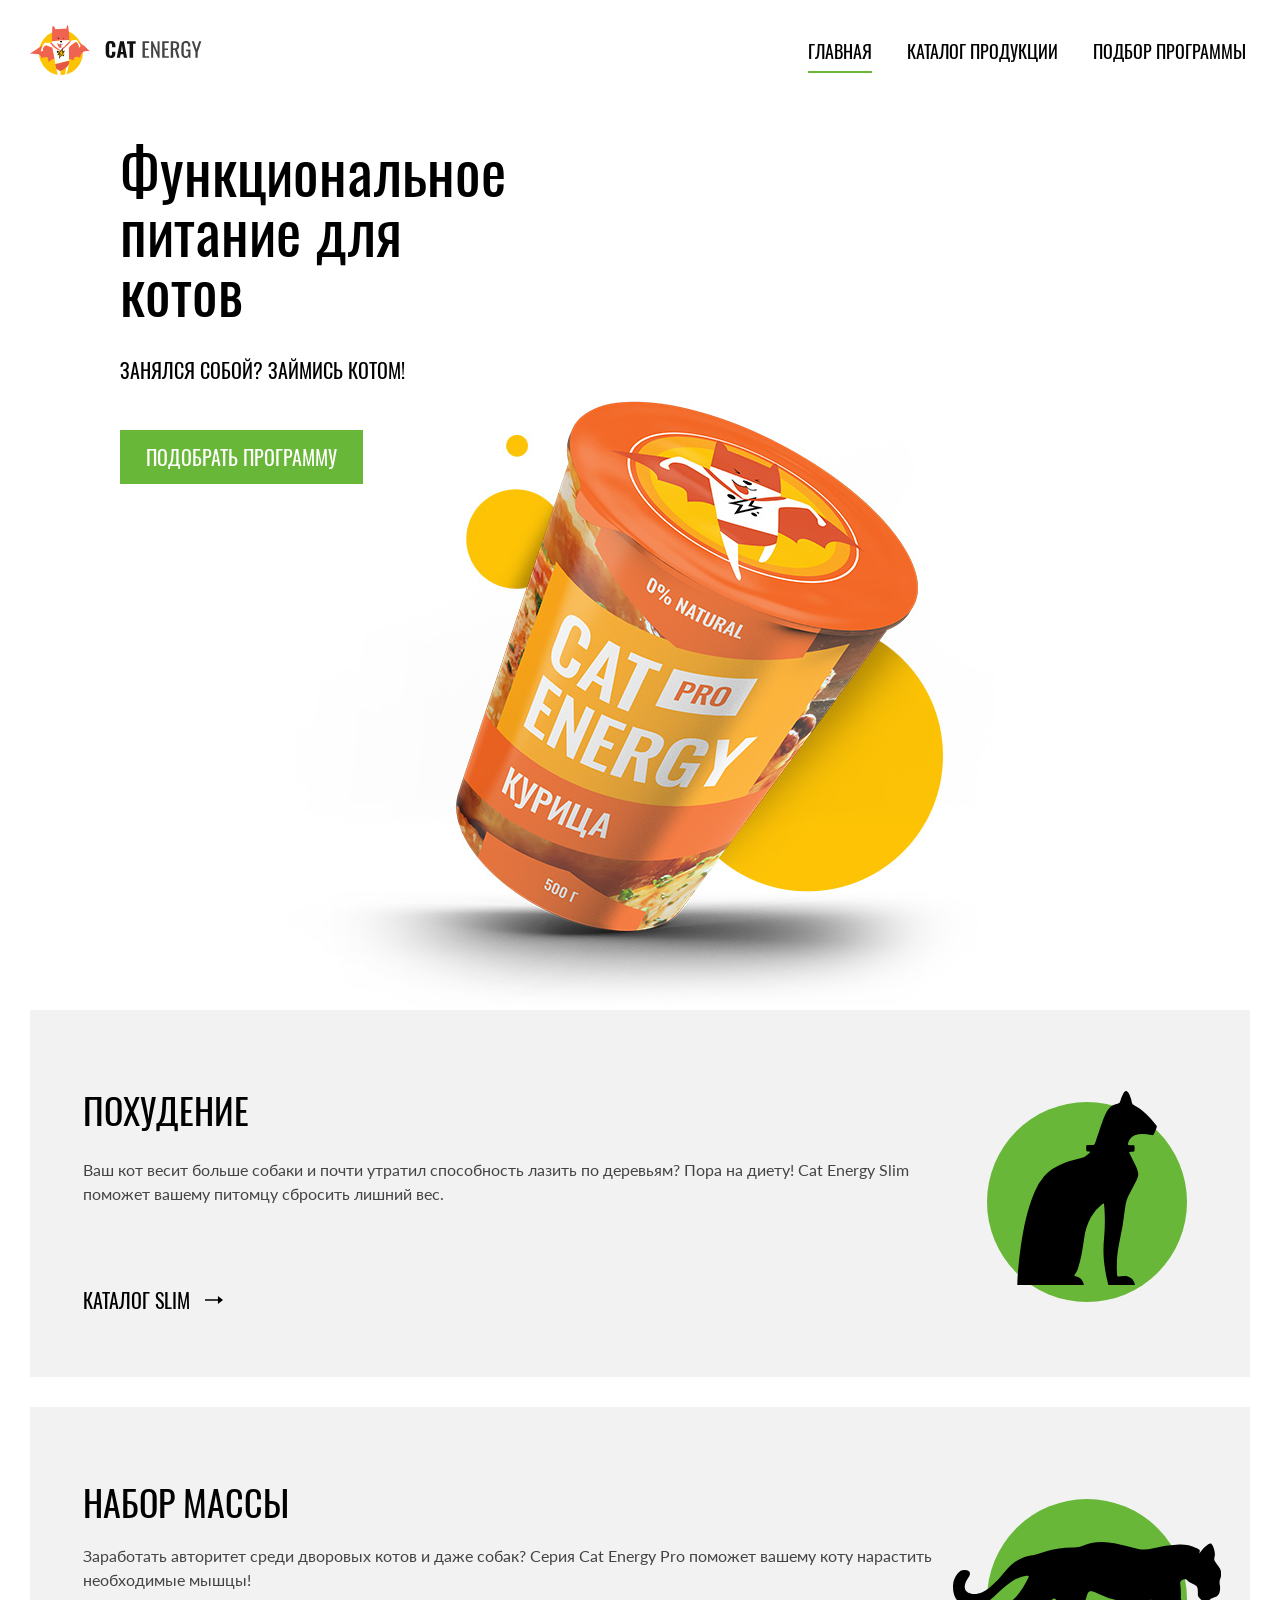
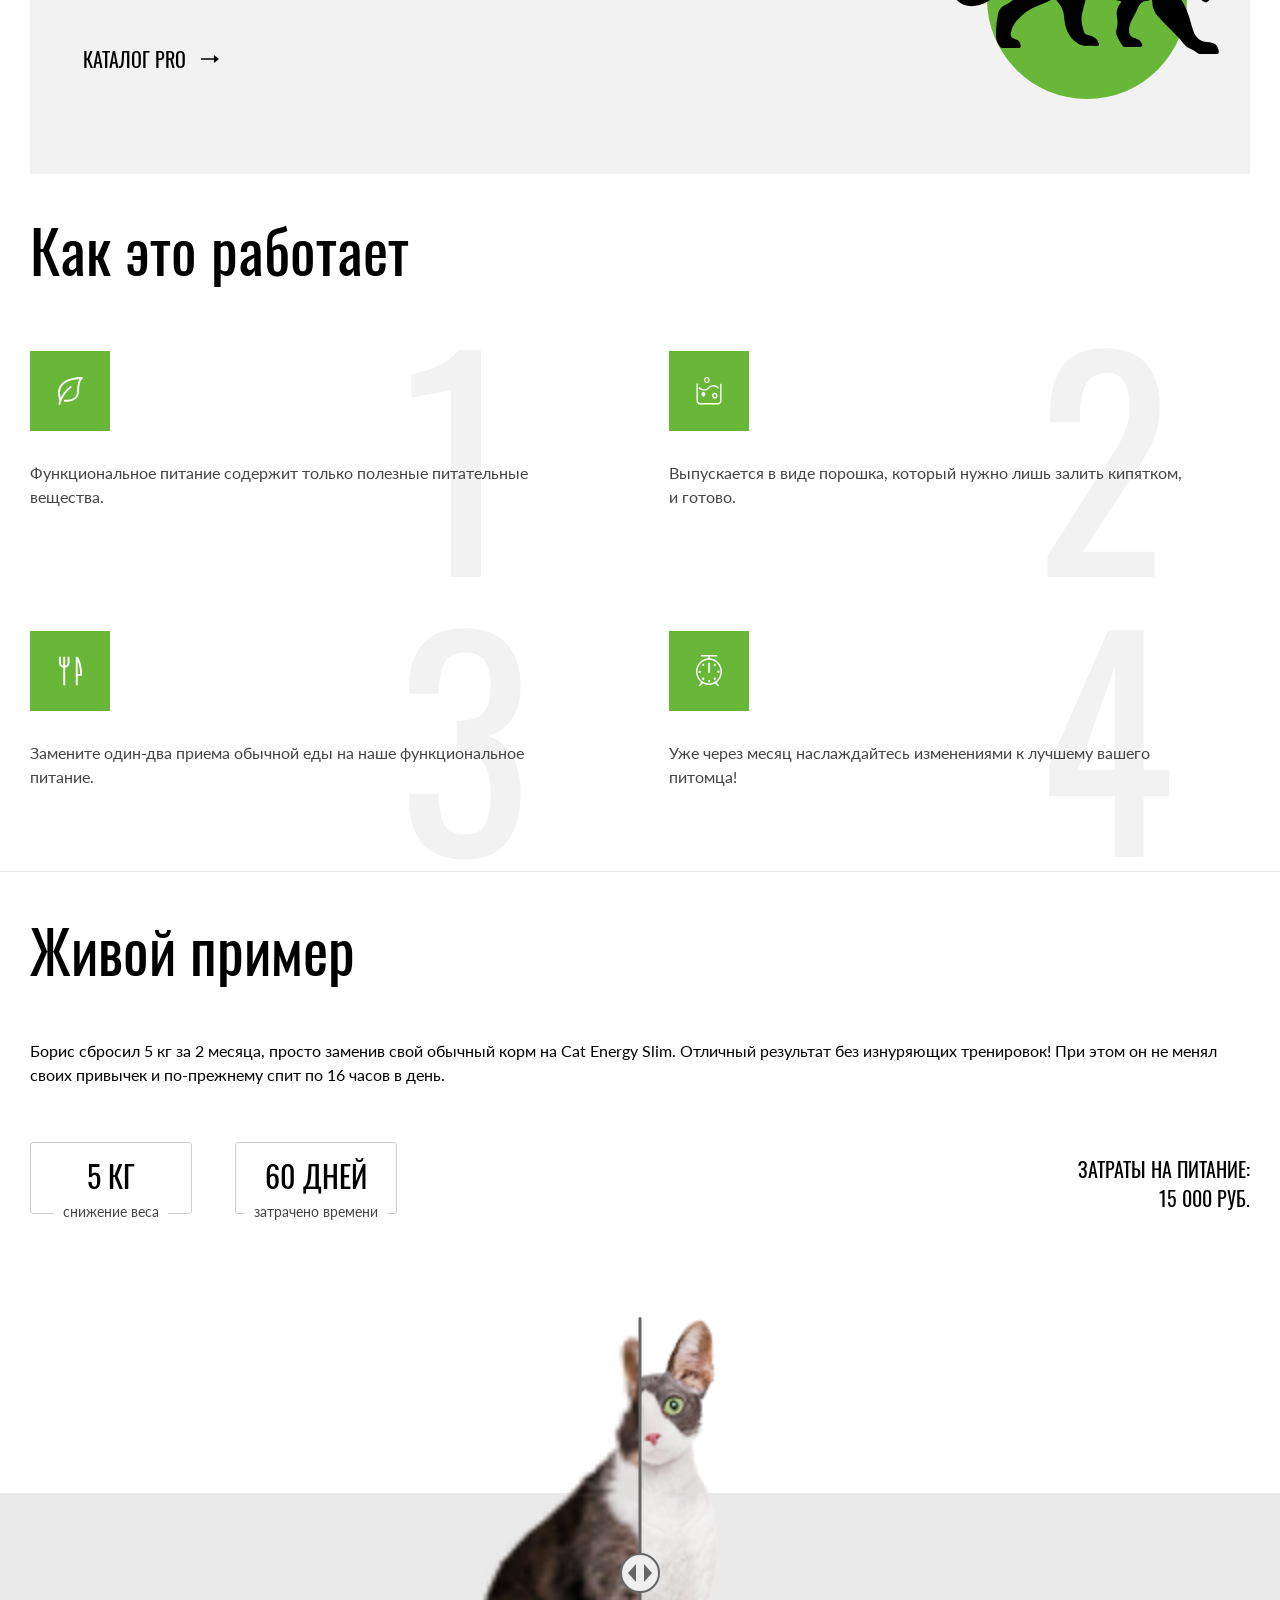
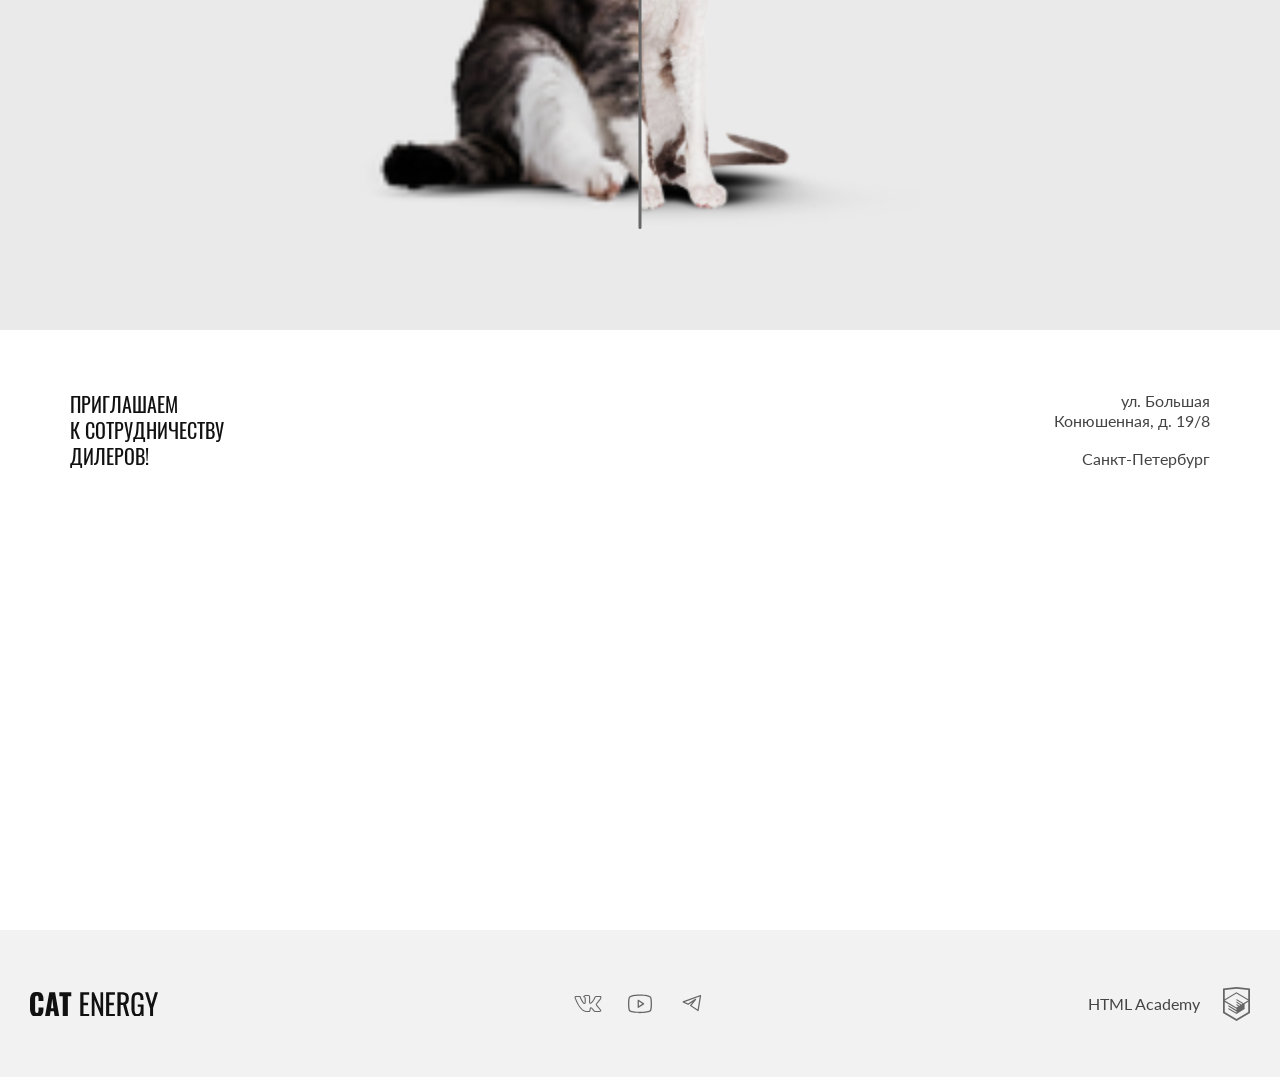
==== commit 26bcc732: "Deploying to gh-pages from @ htmlacademy-adaptive/2470113-cat-energy-31@bca5cd4d0ead17248b4a7e5150b1" ====
--- a/index.html
+++ b/index.html
@@ -1 +1 @@
-<!DOCTYPE html><html class="page page--index" lang="ru"><head><meta charset="utf-8"><meta name="viewport" content="width=device-width,initial-scale=1"><title>Cat Energy: функциональное питание для котов</title><link rel="stylesheet" href="styles/styles.css"><link rel="icon" href="favicons/favicon.svg" type="image/svg+xml"><link rel="icon" href="favicon.ico"><!-- 16×16 --><link rel="manifest" href="manifest.webmanifest"><link rel="preload" fetchpriority="high" as="image" href="images/index-can@1x.png" type="image/png"><link rel="preload" fetchpriority="high" as="image" href="images/index-can@2x.png" type="image/png"><link rel="preload" fetchpriority="high" as="image" href="images/fat_cat@2x.png" type="image/png"><link rel="preload" fetchpriority="high" as="image" href="images/fat_cat@2x.png" type="image/png"><link rel="preload" fetchpriority="high" as="image" href="images/slim_cat@2x.png" type="image/png"><link rel="preload" fetchpriority="high" as="image" href="images/slim_cat@2x.png" type="image/png"><link rel="preload" fetchpriority="high" as="image" href="images/index-background-mobile.jpg" type="image/jpg"><link rel="preload" href="fonts/lato/Lato-Regular.woff2" as="font" type="font/woff2" crossorigin="anonymous"><link rel="preload" href="fonts/oswald/oswaldregular.woff2" as="font" type="font/woff2" crossorigin="anonymous"></head><body class="page__body body"><header class="body__header header" data-test="header"><div class="header__container logo-container"><a class="logo-container__logo logo logo--pic" href="index.html"><span class="visually-hidden">Логотип Cat Energy</span><picture class="logo__pic"><source media="(min-width: 1440px)" width="70" height="59" type="image/svg+xml" srcset="images/logo-pic-desktop.svg"><source media="(min-width: 768px)" width="60" height="50" type="image/svg+xml" srcset="images/logo-pic-tablet.svg"><img width="33" height="38" src="images/logo-pic-mobile.svg" alt="Логотип Cat Energy"></picture></a><a class="logo-container__logo logo logo--text" href="index.html"><span class="visually-hidden">Логотип Cat Energy</span><picture class="logo__text"><source media="(min-width: 1440px)" width="118" height="21" type="image/svg+xml" srcset="images/logo-text-desktop.svg"><source media="(min-width: 768px)" width="101" height="18" type="image/svg+xml" srcset="images/logo-text-tablet.svg"><img width="101" height="18" src="images/logo-text-mobile.svg" alt="Логотип Cat Energy"></picture></a><button class="logo-container__toggle logo-container__toggle--closed" type="button"><span class="visually-hidden">Открыть меню</span></button></div><nav class="header__nav navigation"><ul class="navigation__list"><li class="navigation__item navigation__item--active"><a href="index.html">Главная</a></li><li class="navigation__item"><a href="catalog.html">Каталог продукции</a></li><li class="navigation__item"><a href="program.html">Подбор программы</a></li></ul></nav></header><main class="body__content"><section class="promo" data-test="hero"><div class="promo__container"><h1 class="promo__title section-title section-title--l">Функциональное питание для котов</h1><p class="promo__description">Занялся собой? Займись котом!</p><a class="promo__button-link button-link button-link--l" href="program.html">Подобрать программу</a><picture class="promo__image"><source width="552" height="499" type="image/png" media="(min-width: 1440px)" srcset="images/index-can@1x.png, images/index-can@2x.png 2x"><source width="709" height="609" type="image/png" media="(min-width: 768px)" srcset="images/index-can-tablet@1x.png, images/index-can-tablet@2x.png 2x"><img src="images/index-can-mobile@2x.png" srcset="images/index-can-mobile@2x.png 2x" width="280" height="270" alt="Банка питания с курицей"></picture></div></section><section class="preferences" data-test="programs"><h2 class="preferences__title visually-hidden">Программы</h2><ul class="preferences__list"><li class="preferences__card card-index card-index--slim"><h3 class="card-index__title">Похудение</h3><p class="card-index__description">Ваш кот весит больше собаки и почти утратил способность лазить по деревьям? Пора на диету! Cat Energy Slim поможет вашему питомцу сбросить лишний вес.</p><div class="card-index__picture"></div><a class="card-index__link" href="catalog.html#slim">Каталог slim</a></li><li class="preferences__card card-index card-index--pro"><h3 class="card-index__title">Набор массы</h3><p class="card-index__description">Заработать авторитет среди дворовых котов и даже собак? Серия Cat Energy Pro поможет вашему коту нарастить необходимые мышцы!</p><a class="card-index__link" href="catalog.html№pro">Каталог pro</a></li></ul></section><section class="features" data-test="features"><h2 class="features__title section-title section-title--m">Как это работает</h2><ul class="features__list"><li class="features__item features__item--leaf">Функциональное питание содержит только полезные питательные вещества.</li><li class="features__item features__item--water">Выпускается в виде порошка, который нужно лишь залить кипятком, и готово.</li><li class="features__item features__item--meal">Замените один-два приема обычной еды на наше функциональное питание.</li><li class="features__item features__item--time">Уже через месяц наслаждайтесь изменениями к лучшему вашего питомца!</li></ul></section><section class="example" data-test="proof"><div class="example__container"><h2 class="example__title section-title section-title--m">Живой пример</h2><p class="example__description">Борис сбросил 5 кг за 2 месяца, просто заменив свой обычный корм на Cat Energy Slim. Отличный результат без изнуряющих тренировок! При этом он не менял своих привычек и по-прежнему спит по 16 часов в день.</p><ul class="example__list example-list"><li class="example-list__item example-item"><span class="example-item__key">5 кг</span> <span class="example-item__notice">снижение веса</span></li><li class="example-list__item example-item"><span class="example-item__key">60 дней</span> <span class="example-item__notice">затрачено времени</span></li></ul><p class="example__money"><span>Затраты на питание:</span> <span>15 000 руб.</span></p><div class="example__slider example-slider"><picture class="example-slider__img example-slider__img--fat"><source width="560" height="512" type="image/png" media="(min-width: 768px)" srcset="images/before-tablet@1x.png, images/before-tablet@2x.png 2x"><img src="images/before-mobile@1x.png" srcset="images/before-mobile@2x.png 2x" width="280" height="256" alt="Толстый кот"></picture><picture class="example-slider__img example-slider__img--slim"><source width="560" height="512" type="image/png" media="(min-width: 768px)" srcset="images/after-tablet@1x.png, images/after-tablet@2x.png 2x"><img src="images/after-mobile@1x.png" srcset="images/after-mobile@2x.png 2x" width="280" height="256" alt="Худой кот"></picture><button class="example-slider__button" type="button"><span class="visually-hidden">Изменить вид</span></button></div></div></section><section class="contacts"><div class="contacts__map contacts-map"><picture class="contacts-map__pic"><source width="1440" height="400" type="image/png" media="(min-width: 1440px)" srcset="images/map-desktop@1x.png, images/map-desktop@2x.png 2x"><source width="768" height="400" type="image/png" media="(min-width: 768px)" srcset="images/map-tablet@1x.png, images/map-tablet@2x.png 2x"><img width="320" height="362" src="images/map-mobile@1x.png" srset="images/map-mobile@2x.png 2x" alt="карта Петербурга"></picture><iframe class="contacts-map__frame visually-hidden" src="https://yandex.ru/map-widget/v1/?ll=30.325618%2C59.936778&mode=whatshere&utm_campaign=b2bpromo&utm_medium=referral&utm_source=sidesection&whatshere%5Bpoint%5D=30.322875%2C59.938280&whatshere%5Bzoom%5D=16.22&z=16.22"></iframe></div><div class="contacts__container"><h2 class="contacts__title">Приглашаем<br>к сотрудничеству дилеров!</h2><address class="contacts__address"><span>ул. Большая Конюшенная, д. 19/8</span><span>Санкт-Петербург</span></address></div></section></main><footer class="body__footer footer" data-test="footer"><div class="footer__container"><a class="footer__logo" href="index.html"><span class="visually-hidden">Логотип Cat Energy</span></a><ul class="footer__social-list social-list"><li class="social-list__item"><a class="social-list__link social-list__link--vk" href="#"><span class="visually-hidden">Мы ВКонтакте</span></a></li><li class="social-list__item"><a class="social-list__link social-list__link--yt" href="#"><span class="visually-hidden">Мы в YouTube</span></a></li><li class="social-list__item"><a class="social-list__link social-list__link--tg" href="#"><span class="visually-hidden">Мы в Телеграме</span></a></li></ul><a class="footer__copyright copyright" href="https://htmlacademy.ru/intensive/adaptive"><span class="copyright__text">HTML Academy</span></a></div></footer><script src="scripts/index.js"></script></body></html>+<!DOCTYPE html><html class="page page--index" lang="ru"><head><meta charset="utf-8"><meta name="viewport" content="width=device-width,initial-scale=1"><title>Cat Energy: функциональное питание для котов</title><link rel="stylesheet" href="styles/styles.css"><link rel="icon" href="favicons/favicon.svg" type="image/svg+xml"><link rel="icon" href="favicon.ico"><!-- 16×16 --><link rel="manifest" href="manifest.webmanifest"><link rel="preload" fetchpriority="high" as="image" href="images/index-can@1x.png" type="image/png"><link rel="preload" fetchpriority="high" as="image" href="images/index-can@2x.png" type="image/png"><link rel="preload" fetchpriority="high" as="image" href="images/fat_cat@2x.png" type="image/png"><link rel="preload" fetchpriority="high" as="image" href="images/fat_cat@2x.png" type="image/png"><link rel="preload" fetchpriority="high" as="image" href="images/slim_cat@2x.png" type="image/png"><link rel="preload" fetchpriority="high" as="image" href="images/slim_cat@2x.png" type="image/png"><link rel="preload" fetchpriority="high" as="image" href="images/index-background-mobile.jpg" type="image/jpg"><link rel="preload" href="fonts/lato/Lato-Regular.woff2" as="font" type="font/woff2" crossorigin="anonymous"><link rel="preload" href="fonts/oswald/oswaldregular.woff2" as="font" type="font/woff2" crossorigin="anonymous"></head><body class="page__body body"><header class="body__header header" data-test="header"><div class="header__container logo-container"><a class="logo-container__logo logo logo--pic" href="index.html"><span class="visually-hidden">Логотип Cat Energy</span><picture class="logo__pic"><source media="(min-width: 1440px)" width="70" height="59" type="image/svg+xml" srcset="images/logo-pic-desktop.svg"><source media="(min-width: 768px)" width="60" height="50" type="image/svg+xml" srcset="images/logo-pic-tablet.svg"><img width="33" height="38" src="images/logo-pic-mobile.svg" alt="Логотип Cat Energy"></picture></a><a class="logo-container__logo logo logo--text" href="index.html"><span class="visually-hidden">Логотип Cat Energy</span><picture class="logo__text"><source media="(min-width: 1440px)" width="118" height="21" type="image/svg+xml" srcset="images/logo-text-desktop.svg"><source media="(min-width: 768px)" width="101" height="18" type="image/svg+xml" srcset="images/logo-text-tablet.svg"><img width="101" height="18" src="images/logo-text-mobile.svg" alt="Логотип Cat Energy"></picture></a><button class="logo-container__toggle logo-container__toggle--closed" type="button"><span class="visually-hidden">Открыть меню</span></button></div><nav class="header__nav navigation"><ul class="navigation__list"><li class="navigation__item navigation__item--active"><a href="index.html">Главная</a></li><li class="navigation__item"><a href="catalog.html">Каталог продукции</a></li><li class="navigation__item"><a href="program.html">Подбор программы</a></li></ul></nav></header><main class="body__content"><section class="promo" data-test="hero"><div class="promo__container"><h1 class="promo__title section-title section-title--l">Функциональное питание для котов</h1><p class="promo__description">Занялся собой? Займись котом!</p><a class="promo__button-link button-link button-link--l" href="program.html">Подобрать программу</a><picture class="promo__image"><source width="552" height="499" type="image/png" media="(min-width: 1440px)" srcset="images/index-can@2x.png, images/index-can@2x.png 2x"><source width="709" height="609" type="image/png" media="(min-width: 768px)" srcset="images/index-can-tablet@2x.png, images/index-can-tablet@2x.png 2x"><img src="images/index-can-mobile@2x.png" srcset="images/index-can-mobile@2x.png 2x" width="280" height="270" alt="Банка питания с курицей"></picture></div></section><section class="preferences" data-test="programs"><h2 class="preferences__title visually-hidden">Программы</h2><ul class="preferences__list"><li class="preferences__card card-index card-index--slim"><h3 class="card-index__title">Похудение</h3><p class="card-index__description">Ваш кот весит больше собаки и почти утратил способность лазить по деревьям? Пора на диету! Cat Energy Slim поможет вашему питомцу сбросить лишний вес.</p><div class="card-index__picture"></div><a class="card-index__link" href="catalog.html#slim">Каталог slim</a></li><li class="preferences__card card-index card-index--pro"><h3 class="card-index__title">Набор массы</h3><p class="card-index__description">Заработать авторитет среди дворовых котов и даже собак? Серия Cat Energy Pro поможет вашему коту нарастить необходимые мышцы!</p><a class="card-index__link" href="catalog.html№pro">Каталог pro</a></li></ul></section><section class="features" data-test="features"><h2 class="features__title section-title section-title--m">Как это работает</h2><ul class="features__list"><li class="features__item features__item--leaf">Функциональное питание содержит только полезные питательные вещества.</li><li class="features__item features__item--water">Выпускается в виде порошка, который нужно лишь залить кипятком, и готово.</li><li class="features__item features__item--meal">Замените один-два приема обычной еды на наше функциональное питание.</li><li class="features__item features__item--time">Уже через месяц наслаждайтесь изменениями к лучшему вашего питомца!</li></ul></section><section class="example" data-test="proof"><div class="example__container"><h2 class="example__title section-title section-title--m">Живой пример</h2><p class="example__description">Борис сбросил 5 кг за 2 месяца, просто заменив свой обычный корм на Cat Energy Slim. Отличный результат без изнуряющих тренировок! При этом он не менял своих привычек и по-прежнему спит по 16 часов в день.</p><ul class="example__list example-list"><li class="example-list__item example-item"><span class="example-item__key">5 кг</span> <span class="example-item__notice">снижение веса</span></li><li class="example-list__item example-item"><span class="example-item__key">60 дней</span> <span class="example-item__notice">затрачено времени</span></li></ul><p class="example__money"><span>Затраты на питание:</span> <span>15 000 руб.</span></p><div class="example__slider example-slider"><picture class="example-slider__img example-slider__img--fat"><source width="560" height="512" type="image/png" media="(min-width: 768px)" srcset="images/before-tablet@2x.png, images/before-tablet@2x.png 2x"><img src="images/before-mobile@1x.png" srcset="images/before-mobile@2x.png 2x" width="280" height="256" alt="Толстый кот"></picture><picture class="example-slider__img example-slider__img--slim"><source width="560" height="512" type="image/png" media="(min-width: 768px)" srcset="images/after-tablet@2x.png, images/after-tablet@2x.png 2x"><img src="images/after-mobile@2x.png" srcset="images/after-mobile@2x.png 2x" width="280" height="256" alt="Худой кот"></picture><button class="example-slider__button" type="button"><span class="visually-hidden">Изменить вид</span></button></div></div></section><section class="contacts"><div class="contacts__map contacts-map"><picture class="contacts-map__pic"><source width="1440" height="400" type="image/png" media="(min-width: 1440px)" srcset="images/map-desktop@1x.png, images/map-desktop@2x.png 2x"><source width="768" height="400" type="image/png" media="(min-width: 768px)" srcset="images/map-tablet@1x.png, images/map-tablet@2x.png 2x"><img width="320" height="362" src="images/map-mobile@2x.png" alt="карта Петербурга"></picture><iframe class="contacts-map__frame visually-hidden" src="https://yandex.ru/map-widget/v1/?ll=30.325618%2C59.936778&mode=whatshere&utm_campaign=b2bpromo&utm_medium=referral&utm_source=sidesection&whatshere%5Bpoint%5D=30.322875%2C59.938280&whatshere%5Bzoom%5D=16.22&z=16.22"></iframe></div><div class="contacts__container"><h2 class="contacts__title">Приглашаем<br>к сотрудничеству дилеров!</h2><address class="contacts__address"><span>ул. Большая Конюшенная, д. 19/8</span><span>Санкт-Петербург</span></address></div></section></main><footer class="body__footer footer" data-test="footer"><div class="footer__container"><a class="footer__logo" href="index.html"><span class="visually-hidden">Логотип Cat Energy</span></a><ul class="footer__social-list social-list"><li class="social-list__item"><a class="social-list__link social-list__link--vk" href="#"><span class="visually-hidden">Мы ВКонтакте</span></a></li><li class="social-list__item"><a class="social-list__link social-list__link--yt" href="#"><span class="visually-hidden">Мы в YouTube</span></a></li><li class="social-list__item"><a class="social-list__link social-list__link--tg" href="#"><span class="visually-hidden">Мы в Телеграме</span></a></li></ul><a class="footer__copyright copyright" href="https://htmlacademy.ru/intensive/adaptive"><span class="copyright__text">HTML Academy</span></a></div></footer><script src="scripts/index.js"></script></body></html>
--- a/styles/styles.css
+++ b/styles/styles.css
@@ -1 +1 @@
-@font-face{font-family:Oswald;font-weight:400;font-style:normal;src:url(../fonts/oswald/oswaldregular.woff2)format("woff2");font-display:swap}@font-face{font-family:Lato;font-weight:400;font-style:normal;src:url(../fonts/lato/Lato-Regular.woff2)format("woff2");font-display:swap}@media (width>=768px){.button-link--l{font-size:20px;line-height:26px}}@font-face{font-family:Oswald;font-weight:400;font-style:normal;src:url(../fonts/oswald/oswaldregular.woff2)format("woff2");font-display:swap}@font-face{font-family:Lato;font-weight:400;font-style:normal;src:url(../fonts/lato/Lato-Regular.woff2)format("woff2");font-display:swap}body{margin:0;padding:0;font-family:Lato,Arial,sans-serif;font-size:14px;line-height:18px}.visually-hidden{clip:rect(0 0 0 0);border:0;width:1px;height:1px;margin:-1px;padding:0;position:absolute;overflow:hidden}.button-link{color:#fff;text-transform:uppercase;text-align:center;box-sizing:border-box;background-color:#68b738;border:0;width:100%;padding:10px;font-family:Oswald,Tahoma,sans-serif;font-size:16px;line-height:20px;text-decoration:none;display:block}.button-link:hover{background-color:#5eaa2f}.button-link:focus{background-color:#5eaa2f;outline:none}.button-link:active{color:#ffffff4d}.button-link--l{color:#fff;text-transform:uppercase;text-align:center;box-sizing:border-box;background-color:#68b738;border:0;width:100%;padding:10px;font-family:Oswald,Tahoma,sans-serif;font-size:16px;line-height:20px;text-decoration:none;display:block}.button-link--l:hover{background-color:#5eaa2f}.button-link--l:focus{background-color:#5eaa2f;outline:none}.button-link--l:active{color:#ffffff4d}@media (width>=768px){.button-link--l{font-size:20px;line-height:26px}}header{background-color:#fff;border-bottom:1px solid #d9d9d9;flex-direction:column;padding:13px 20px 0;display:flex}@media (width>=768px){header{box-sizing:border-box;border-bottom:none;flex-direction:row;align-items:center;width:100%;max-width:1440px;padding:25px 30px}}@media (width>=1440px){header{margin:0 auto;padding:55px 110px}.page--index .header{background-color:#0000;position:absolute;left:0;right:0}}.logo-container{box-sizing:border-box;flex-direction:row;justify-content:space-between;align-items:center;margin-bottom:13px;display:flex}@media (width>=768px){.logo-container{justify-content:flex-start;width:auto;margin-bottom:0;margin-right:auto}}.logo-container__toggle{box-sizing:border-box;background-color:#0000;background-position:100%;background-repeat:no-repeat;background-size:24px;border:0;width:33px;height:38px;padding:0}@media (width>=768px){.logo-container__toggle{display:none}}.logo-container__toggle--closed{background-image:url(../icons/stack.svg#icon-hamburger)}.logo-container__toggle--opened{background-image:url(../icons/stack.svg#icon-close)}.logo{text-decoration:none;display:block}@media (width>=768px){.logo{align-items:start}}.logo img{display:block}@media (width>=768px){.logo--pic{margin-right:13px}}.logo--text{margin:0 auto}.logo:hover{opacity:.8}.logo:active{opacity:.6}.logo__text{margin:0;padding:0;display:block}.navigation__list{z-index:3;background-color:#fff;flex-direction:column;width:100%;margin:0 0 0 -20px;padding:0;list-style:none;display:flex;position:absolute}@media (width>=768px){.navigation__list{background-color:#0000;flex-direction:row;gap:35px;margin-top:1px;margin-left:0;margin-right:4px;display:flex;position:relative}}@media (width>=1440px){.navigation__list{gap:34px;margin-right:0}}.navigation__list--hidden{display:none}@media (width>=768px){.navigation__list--hidden{display:flex}}.navigation__item{border-top:1px solid #e6e6e6}@media (width>=768px){.navigation__item{border-top:0}}.navigation__item:last-child{border-bottom:1px solid #e6e6e6}@media (width>=768px){.navigation__item:last-child{border-bottom:0}}.navigation__item a{color:#000;text-transform:uppercase;box-sizing:border-box;text-align:center;margin:0;padding:22px 50px 24px;font-family:Oswald,Tahoma,sans-serif;font-size:20px;font-weight:400;line-height:20px;text-decoration:none;display:block}@media (width>=768px){.navigation__item a{padding:0;font-size:18px;line-height:24px}}@media (width>=1440px){.navigation__item a{font-size:20px;line-height:30px}}.navigation__item a:hover,.navigation__item a:focus{opacity:.6}.navigation__item a:active{opacity:.3}@media (width>=1440px){.page--index .navigation__item a{color:#fff}}@media (width>=768px){.navigation__item--active{text-underline-position:under;text-underline-offset:8px;-webkit-text-decoration:underline #68b738;text-decoration:underline #68b738;text-decoration-thickness:2px}}@media (width>=1440px){.page--index .navigation__item--active{text-decoration-color:#fff}}.page{height:100%}.page__body{grid-template-rows:auto 1fr auto;min-height:100%;margin:0;padding:0;display:grid}@media (width>=1440px){.page--index .page__body{grid-template-rows:1fr auto}}.promo{box-sizing:border-box;background-color:#0000;background-image:linear-gradient(#68b738d9 0% 63%,#fff 63% 66%),url(../images/index-background-mobile@1x.jpg);background-position:top;background-repeat:no-repeat;background-size:110%;background-attachment:scroll,scroll;background-origin:padding-box,padding-box;background-clip:border-box,border-box;margin:0 0 20px;padding:0}@media (resolution>=2dppx){.promo{background:linear-gradient(#68b738d9 0% 63%,#fff 63% 66%),url(../images/index-background-mobile@2x.jpg) 50%/cover}}@media (width>=768px){.promo{background:#fff;margin-bottom:-83px}}@media (width>=1440px){.promo{background-color:#0000;background-image:linear-gradient(90deg,#fff 50%,#68b738d9 50% 100%),url(../images/index-background-desktop@1x.jpg),linear-gradient(#4e4d53 0% 100%);background-position:50%,calc(100% + 320px),50%;background-repeat:no-repeat;background-size:auto,contain,auto;background-attachment:scroll,scroll,scroll;background-origin:padding-box,padding-box,padding-box;background-clip:border-box,border-box,border-box;width:100%;height:auto;margin:0 0 82px}}@media (width>=1440px) and (resolution>=2dppx){.promo{background-color:#0000;background-image:linear-gradient(90deg,#fff 50%,#68b738d9 50% 100%),url(../images/index-background-desktop@2x.jpg),linear-gradient(#4e4d53 0% 100%);background-position:50%,calc(100% + 320px),50%;background-repeat:no-repeat;background-size:auto,contain,auto;background-attachment:scroll,scroll,scroll;background-origin:padding-box,padding-box,padding-box;background-clip:border-box,border-box,border-box}}.promo__container{box-sizing:border-box;flex-direction:column;padding:0 20px;display:flex}@media (width>=768px){.promo__container{padding:0 30px}}@media (width>=1440px){.promo__container{box-sizing:border-box;flex-wrap:wrap;align-items:flex-start;max-width:1440px;max-height:694px;margin:0 auto;padding:0 110px 52px}}.promo__title{color:#fff;text-align:center;order:1;margin:27px 10px 25px;padding:0}@media (width>=768px){.promo__title{color:#000;text-align:left;max-width:416px;margin:40px auto 40px 90px}}@media (width>=1440px){.promo__title{margin:224px auto 40px 80px}}.promo__description{color:#fff;text-transform:uppercase;text-align:center;order:2;margin:0 0 29px;padding:0;font-family:Oswald,Tahoma,sans-serif;font-size:14px;line-height:14px}@media (width>=768px){.promo__description{color:#000;text-align:left;margin:0 auto 50px 90px;font-size:20px;line-height:20px}}@media (width>=1440px){.promo__description{margin:0 auto 52px 80px}}.promo__button-link{order:4;width:100%}@media (width>=768px){.promo__button-link{z-index:1;order:3;max-width:-moz-fit-content;max-width:fit-content;margin:0 auto 0 90px;padding:14px 26px}}@media (width>=1440px){.promo__button-link{margin:0 auto 40px 80px;padding:14px 26px;font-size:20px;line-height:26px}}.promo__image{order:3;align-items:center;width:280px;height:auto;margin:0 auto 3px;padding:0;display:flex;position:relative}@media (width>=768px){.promo__image{order:4;width:709px;height:609px;margin-bottom:0;top:-83px}}@media (width>=1440px){.promo__image{width:552px;height:499px;margin-top:143px;top:0;left:-178px}}.promo_image img{display:block}.section-title{font-family:Oswald,Tahoma,sans-serif;font-weight:400}.section-title--sm{font-size:24px;line-height:24px}@media (width>=768px){.section-title{font-size:32px;line-height:32px}}@media (width>=1440px){.section-title{font-size:40px;line-height:40px}}.section-title--m{font-size:36px;line-height:40px}@media (width>=768px){.section-title--m{font-size:60px;line-height:60px}}@media (width>=1440px){.section-title--m{font-size:60px;line-height:60px}}.section-title--l{font-size:36px;line-height:36px}@media (width>=768px){.section-title--l{font-size:60px;line-height:60px}}@media (width>=1440px){.section-title--l{font-size:60px;line-height:60px}}.preferences{max-width:1440px;margin:0 20px 20px}@media (width>=768px){.preferences{margin:0 30px 45px}}@media (width>=1440px){.preferences{max-width:1440px;margin:0 auto 71px}}.preferences__list{flex-direction:column;gap:20px;margin:0;padding:0;display:flex}@media (width>=768px){.preferences__list{gap:30px}}@media (width>=1440px){.preferences__list{flex-direction:row;gap:80px;margin:0 110px}}.card-index{background-color:#f2f2f2;grid-template-columns:50px 1fr;gap:0 20px;padding:24px 20px 18px;display:grid;position:relative}@media (width>=768px){.card-index{grid-template-columns:1fr 200px;gap:0 53px;padding:77px 63px 53px 53px}}@media (width>=1440px){.card-index{grid-template-columns:100px 1fr;gap:0 62px;width:50%;padding:45px 52px 55px}}.card-index:before{content:"";background-color:#68b738;border-radius:50%;width:50px;height:50px;margin-bottom:22px;display:block}@media (width>=768px){.card-index:before{order:2;grid-area:1/2/5/3;width:200px;height:200px;margin-top:15px;margin-left:auto}}@media (width>=1440px){.card-index:before{z-index:1;grid-column:1/2;width:100px;height:100px;margin-top:0;margin-bottom:39px;margin-right:62px}}.card-index--slim:after{content:"";z-index:2;background-image:url(../icons/stack.svg#cat-slim);background-position:50%;background-repeat:no-repeat;width:36px;height:50px;display:block;position:absolute;top:21px;left:27px}@media (width>=768px){.card-index--slim:after{width:140px;height:194px;top:81px;left:auto;right:93px}}@media (width>=1440px){.card-index--slim:after{width:70px;height:97px;top:41px;left:67px}}.card-index--pro:after{content:"";z-index:2;background-image:url(../icons/stack.svg#cat-pro);background-position:50%;background-repeat:no-repeat;width:67px;height:28px;display:block;position:absolute;top:35px;left:12px}@media (width>=768px){.card-index--pro:after{width:268px;height:112px;top:135px;left:auto;right:29px}}@media (width>=1440px){.card-index--pro:after{width:134px;height:56px;top:67px;left:33px}}.card-index__title{color:#000;text-transform:uppercase;align-items:center;margin:0 0 25px;padding:0;font-family:Oswald,Tahoma,sans-serif;font-size:24px;font-weight:400;line-height:37px;display:flex;position:relative}@media (width>=768px){.card-index__title{margin-bottom:24px;font-size:36px;line-height:36px}}@media (width>=1440px){.card-index__title{height:100px;margin-bottom:0;font-size:36px;line-height:36px}}.card-index__description{color:#444;grid-column:1/-1;width:100%;margin:0 0 16px;padding:0;font-family:Lato,Arial,sans-serif;font-size:14px;line-height:18px}@media (width>=768px){.card-index__description{grid-column:1/2;margin-bottom:48px;font-family:Lato,Arial,sans-serif;font-size:16px;line-height:24px}}@media (width>=1440px){.card-index__description{grid-column:1/-1;margin-bottom:24px}}.card-index__description:after{content:"";border-bottom:1px solid #d9d9d9;grid-column:1/-1;width:100%;margin-top:21px;display:block}@media (width>=768px){.card-index__description:after{display:none}}.card-index__link{color:#000;text-transform:uppercase;flex-flow:wrap;grid-column:1/-1;align-items:center;padding:4px 0;font-family:Oswald,Tahoma,sans-serif;font-size:16px;font-weight:400;line-height:16px;text-decoration:none;display:flex}@media (width>=768px){.card-index__link{grid-column:1/2;font-size:20px;line-height:30px}}@media (width>=1440px){.card-index__link{grid-column:1/-1}}.card-index__link:after{content:"";background-image:url(../icons/stack.svg#icon-arrow);background-position:50%;background-repeat:no-repeat;background-size:100%;width:24px;height:12px;margin-left:15px;display:block}.card-index__link:hover:after,.card-index__link:focus:after{width:32px}.card-index__link:active{opacity:.3}.features{box-sizing:border-box;margin:0;padding:0 20px 29px}@media (width>=768px){.features{border-bottom:1px solid #e6e6e6;margin:0 0 45px;padding:0 0 47px}}@media (width>=1440px){.features{border-bottom:0;max-width:1440px;margin:0 auto;padding:0 110px 32px}}.features__title{margin:0 0 40px;padding:0}@media (width>=768px){.features__title{margin-bottom:32px;padding:0 30px}}@media (width>=1440px){.features__title{padding:0}}.features__list{counter-reset:features 0;flex-direction:column;margin:0;padding:0;list-style:none;display:flex}@media (width>=768px){.features__list{grid-template-columns:calc(50% - 1px) 1fr;display:grid}}@media (width>=1440px){.features__list{grid-template-columns:repeat(4,324px);display:grid}}.features__item{counter-increment:features 1;color:#444;flex-direction:row;align-items:center;margin:0;padding:0 0 20px;font-family:Lato,Arial,sans-serif;font-size:14px;line-height:18px;display:flex}@media (width>=768px){.features__item{z-index:1;box-sizing:border-box;flex-direction:column;align-items:flex-start;width:100%;min-height:280px;padding:40px 95px 0 30px;font-family:Lato,Arial,sans-serif;font-size:16px;line-height:24px;position:relative}}@media (width>=1440px){.features__item{width:250px;min-height:240px;margin-top:40px;padding:0}}.features__item:before{content:"";background-color:#68b738;background-position:50%;background-repeat:no-repeat;flex-shrink:0;width:60px;height:60px;margin-right:20px;display:block}@media (width>=768px){.features__item:before{width:80px;height:80px;margin-bottom:30px;margin-right:0}.features__list li:after{content:counters(features,"");text-align:center;color:#f2f2f2;z-index:-1;width:auto;height:280px;font-family:Oswald,Tahoma,sans-serif;font-size:280px;font-weight:400;line-height:280px;position:absolute;top:0;right:107px}}@media (width>=1440px){.features__list li:after{top:-40px;right:0}.features__list li:first-child{width:230px}}.features__list li:first-child:after{right:130px}@media (width>=1440px){.features__list li:first-child:after{right:7px}.features__list li:nth-child(2){width:246px}}.features__list li:nth-child(2):after{right:110px}@media (width>=1440px){.features__list li:nth-child(2):after{right:0}.features__list li:nth-child(3){width:247px}}.features__item--leaf:before{background-image:url(../icons/stack.svg#icon-leaf);background-size:25px}.features__item--water:before{background-image:url(../icons/stack.svg#icon-water);background-size:26px}.features__item--meal:before{background-image:url(../icons/stack.svg#icon-eat);background-size:25px}.features__item--time:before{background-image:url(../icons/stack.svg#icon-time);background-size:26px}.example{background-color:#eaeaea;width:100%}@media (width>=768px){.example{background:linear-gradient(#fff 574px,#eaeaea 574px 100%)}}@media (width>=1440px){.example{background:linear-gradient(#fff 135px,#f2f2f2 135px 100%)}}.example__container{box-sizing:border-box;width:100%;padding:25px 20px 40px}@media (width>=768px){.example__container{grid-template-rows:repeat(4,auto);grid-template-columns:1fr 1fr;padding:0 30px 101px;display:grid}}@media (width>=1440px){.example__container{grid-template-columns:1fr 560px;max-width:1440px;margin:0 auto;padding:0 110px 75px;display:grid}}.example__title{width:100%;margin:0 0 40px;padding:0}@media (width>=768px){.example__title{grid-column:1/3;margin-bottom:60px}}@media (width>=1440px){.example__title{grid-column:1/2;width:auto;margin-bottom:146px;display:block}}.example__description{margin:0 0 20px;padding:0;font-family:Lato,Arial,sans-serif;font-size:14px;line-height:18px}@media (width>=768px){.example__description{grid-column:1/3;margin-bottom:55px;font-size:16px;line-height:24px}}@media (width>=1440px){.example__description{grid-column:1/2;width:432px;margin-bottom:69px}}.example__list{justify-content:center;margin:0 auto 34px;padding:0}@media (width>=768px){.example__list{grid-column:1/2;margin:0 auto 103px 0}}@media (width>=1440px){.example__list{grid-column:1/2;width:366px;margin-bottom:60px}}.example__money{color:#000;text-transform:uppercase;width:-moz-fit-content;width:fit-content;margin:0 auto 20px;font-family:Oswald,Tahoma,sans-serif;font-size:14px;line-height:20px}@media (width>=768px){.example__money{flex-direction:column;grid-column:2/3;align-self:end;align-items:flex-end;gap:9px;margin-bottom:109px;margin-right:0;font-size:20px;line-height:20px;display:flex}}@media (width>=1440px){.example__money{flex-direction:row;grid-column:1/2;justify-content:flex-start;gap:63px;margin:0}}.example-list{flex-direction:row;gap:32px;padding:0;list-style:none;display:flex}@media (width>=768px){.example-list{gap:43px}}.example-item{position:relative}.example-item__key{color:#000;text-transform:uppercase;text-align:center;box-sizing:border-box;border:1px solid #cdcdcd;border-radius:3px;justify-content:center;align-items:center;width:124px;height:56px;font-family:Oswald,Tahoma,sans-serif;font-size:24px;font-weight:400;line-height:24px;display:flex}@media (width>=768px){.example-item__key{width:162px;min-height:72px;padding-top:15px;padding-bottom:20px;font-size:30px;line-height:37px}}.example-item__notice{text-align:center;color:#444;box-sizing:border-box;background-color:#eaeaea;justify-content:center;width:87px;margin:0 auto;padding:0 5px;font-family:Lato,Arial,sans-serif;font-size:12px;line-height:12px;display:flex;position:absolute;bottom:-17px;left:0;right:0}@media (width>=768px){.example-item__notice{background-color:#fff;width:-moz-fit-content;width:fit-content;padding:0 9px;font-size:14px;line-height:14px;bottom:-5px}}@media (width>=1440px){.example-item__notice{background-color:#f2f2f2}}.example-slider{aspect-ratio:auto 280/256;width:280px;margin:0 auto;position:relative}@media (width>=768px){.example-slider{grid-column:1/3;width:560px;height:512px;margin:0 auto}}@media (width>=1440px){.example-slider{grid-area:1/2/5/-1;width:560px;height:512px}}.example-slider__img{aspect-ratio:auto 280/256;width:280px;height:256px;margin:0 auto;padding:0}@media (width>=768px){.example-slider__img{width:560px;height:100%}}.example-slider__img--fat{justify-content:left;width:50%;display:flex;position:absolute;overflow:hidden}.example-slider__img--slim{justify-content:right;width:50%;display:flex;position:absolute;overflow:hidden;transform:translate(100%)}.example-slider__button{z-index:2;border:2px solid #666;border-radius:50%;width:40px;height:40px;display:block;position:absolute;top:50%;left:50%;transform:translate(-50%,-50%)}.example-slider__button:before{content:"";background-color:#666;width:40px;height:40px;display:block;position:relative;top:50%;left:50%;transform:translate(-50%,-50%);-webkit-mask-image:url(../icons/stack.svg#icon-slider);mask-image:url(../icons/stack.svg#icon-slider);-webkit-mask-position:50%;mask-position:50%;-webkit-mask-size:24px 18px;mask-size:24px 18px;-webkit-mask-repeat:no-repeat;mask-repeat:no-repeat}.example-slider:after{content:"";background-color:#666;border:0;border-radius:2px;width:3px;height:100%;display:block;position:absolute;top:50%;left:50%;transform:translate(-50%,-50%)}.contacts{flex-direction:column;width:100%;display:flex;position:relative}.contacts__map{order:2;height:362px}@media (width>=768px){.contacts__map{height:400px}}.contacts__container{box-sizing:border-box;background-color:#fff;flex-direction:row;justify-content:space-between;align-items:center;padding:26px 20px;display:flex}@media (width>=768px){.contacts__container{padding:61px 70px}}@media (width>=1440px){.contacts__container{z-index:1;width:565px;padding:62px 78px 59px 80px;position:absolute;top:95px;left:110px}}@media (width<=1439px){.page--catalog .contacts__container{background-color:#f2f2f2}}.contacts__title{color:#111;text-transform:uppercase;flex-basis:50%;max-width:163px;margin:0;padding:0;font-family:Oswald,Tahoma,sans-serif;font-size:16px;font-weight:400;line-height:20px}@media (width>=768px){.contacts__title{font-size:20px;line-height:26px}}@media (width>=1440px){.contacts__title{margin-right:91px}}.contacts__address{color:#444;text-align:left;flex-direction:column;flex-basis:50%;max-width:163px;margin:0;padding:0;font-family:Lato,Arial,sans-serif;font-size:14px;font-style:normal;line-height:20px;display:flex}@media (width>=768px){.contacts__address{text-align:right;justify-content:space-between;align-self:stretch;font-size:16px}}@media (width>=1440px){.contacts__address{text-align:left}}.contacts-map__pic{justify-content:center;width:100%;display:flex;position:relative}@media (width>=1440px){.contacts-map__pic{width:1440px;margin:0 auto}}.contacts-map__pic:after{content:"";z-index:1;background-image:url(../images/map-pin.png);background-position:50%;background-repeat:no-repeat;background-size:100%;width:57px;height:53px;display:block;position:absolute;top:50%;left:50%;transform:translate(-50%,-50%)}@media (width>=768px){.contacts-map__pic:after{width:113px;height:106px}}.contacts-map__frame{border:0;width:100%;height:362px}@media (width>=768px){.contacts-map__frame{height:400px}}.footer{background-color:#f2f2f2}.footer__container{box-sizing:border-box;flex-direction:column;align-items:center;margin:0;padding:20px;display:flex}@media (width>=768px){.footer__container{flex-direction:row;justify-content:space-between;max-width:1440px;margin:0 auto;padding:55px 30px}}@media (width>=1440px){.footer__container{padding:66px 110px}}.footer__container>:not(:first-child){border-top:1px solid #d9d9d9}@media (width>=768px){.footer__container>:not(:first-child){border-top:none}}.footer__logo{box-sizing:border-box;background-color:#111;flex-shrink:0;width:128px;height:24px;margin:20px 0;padding:0;display:block;-webkit-mask-image:url(../images/logo-text-mobile.svg);mask-image:url(../images/logo-text-mobile.svg);-webkit-mask-position:50%;mask-position:50%;-webkit-mask-size:100%;mask-size:100%;-webkit-mask-repeat:no-repeat;mask-repeat:no-repeat}@media (width>=768px){.footer__logo{margin:0 40px 0 0;padding:0}}.footer__logo:hover,.footer__logo:focus{background-color:#3e3e3e}.footer__logo:active{background-color:#6b6b6b}.footer__social-list{box-sizing:border-box;width:100%;margin:0 auto;padding:20px}@media (width>=768px){.footer__social-list{padding:0}}.footer__copyright{box-sizing:border-box;width:100%;margin:0 auto;padding:20px 0}@media (width>=768px){.footer__copyright{flex-shrink:0;width:168px;padding:0}}.social-list{flex-direction:row;justify-content:center;align-items:center;gap:24px;list-style:none;display:flex}.social-list__link{background-color:#666;width:28px;height:22px;display:block;-webkit-mask-position:50%;mask-position:50%;-webkit-mask-repeat:no-repeat;mask-repeat:no-repeat}.social-list__link:hover,.social-list__link:focus{background-color:#68b738}.social-list__link:active{opacity:.3;background-color:#68b738}.social-list__link--yt{-webkit-mask-image:url(../icons/stack.svg#logo-yt);mask-image:url(../icons/stack.svg#logo-yt);-webkit-mask-size:24px;mask-size:24px}.social-list__link--tg{-webkit-mask-image:url(../icons/stack.svg#logo-tg);mask-image:url(../icons/stack.svg#logo-tg);-webkit-mask-size:auto 17px;mask-size:auto 17px}.social-list__link--vk{-webkit-mask-image:url(../icons/stack.svg#logo-vk);mask-image:url(../icons/stack.svg#logo-vk);-webkit-mask-size:auto 17px;mask-size:auto 17px}.copyright{text-decoration:none}@media (width>=768px){.copyright{width:168px}}.copyright__text{color:#444;text-align:left;flex-direction:row;justify-content:space-between;align-items:center;gap:23px;font-family:Lato,Arial,sans-serif;font-size:16px;line-height:20px;display:flex}@media (width>=768px){.copyright__text{justify-content:flex-end}}.copyright__text:active{opacity:.3}.copyright__text:after{content:"";background-color:#666;width:27px;height:34px;display:block;-webkit-mask-image:url(../images/html-academy.svg);mask-image:url(../images/html-academy.svg);-webkit-mask-position:50%;mask-position:50%;-webkit-mask-repeat:no-repeat;mask-repeat:no-repeat}@media (width>=768px){.copyright__text:after{margin:1.5px 0}}.copyright__text:hover:after{background-color:#68b738}.catalog{box-sizing:border-box;max-width:1440px;margin:0 auto 25px}@media (width>=768px){.catalog{margin-bottom:74px;padding:0 30px}}@media (width>=1440px){.catalog{margin-bottom:71px;padding:0 110px}}.catalog__title{color:#000;margin:27px auto 40px 20px;padding:0}@media (width>=768px){.catalog__title{margin:40px auto 165px 0}}@media (width>=1440px){.catalog__title{margin:20px auto 165px 0}}.catalog__list{flex-direction:column;margin:0;padding:0;list-style:none;display:flex}@media (width>=768px){.catalog__list{grid-template-columns:repeat(2,1fr);gap:141px 60px;display:grid}}@media (width>=1440px){.catalog__list{grid-template-columns:repeat(4,1fr);gap:143px 80px}}.catalog-item{box-sizing:border-box;background-color:#fff;border-top:1px solid #e6e6e6;grid-template-columns:1fr 1fr;margin:0;padding:21px 20px 22px;display:grid}@media (width>=768px){.catalog-item{background-color:#f2f2f2;border-top:0;flex-grow:1;grid-template-rows:161px auto auto auto;grid-template-columns:1fr;min-width:324px;padding:0 37px 40px}}@media (width>=1440px){.catalog-item{grid-template-rows:151px auto auto auto;width:245px;min-width:0}}.catalog-item__image-link{grid-row:1/3;margin:0 auto;padding:0}@media (width>=768px){.catalog-item__image-link{grid-row:1/2;justify-content:center;align-items:center;width:200px;height:210px;margin:10px auto 21px;display:flex;position:relative;top:-81px}}@media (width>=1440px){.catalog-item__image-link{width:169px;height:210px;margin:10px auto 12px}}.catalog-item__image{justify-content:center;align-items:center;width:140px;height:107px;display:flex}@media (width>=768px){.catalog-item__image{width:200px;height:210px}}.catalog-item__link{color:#222;align-items:center;margin:0;padding:0;text-decoration:none}@media (width>=768px){.catalog-item__link{flex-direction:column;display:flex}}.catalog-item__title{color:#222;text-transform:uppercase;grid-column:2/3;width:76px;margin:0 0 14px;padding:0;font-family:Oswald,Tahoma,sans-serif;font-size:16px;font-weight:400;line-height:20px}@media (width>=768px){.catalog-item__title{text-align:center;grid-area:2/1/3/2;width:140px;margin:0 auto 13px;font-size:20px;line-height:24px}}@media (width<=768px){.catalog-item__title span:first-child:after{content:" ";color:inherit}}.catalog-item__list{flex-direction:column;grid-column:2/3;margin:0 0 4px;padding:0;list-style:none;display:flex}@media (width>=768px){.catalog-item__list{grid-area:3/1/4/2}}.catalog-item__order-link{grid-column:1/-1;margin-top:17px;font-weight:400}@media (width>=768px){.catalog-item__order-link{margin-top:0}}.item-list{color:#444;flex-wrap:wrap;align-items:stretch;font-family:Lato,Arial,sans-serif;font-size:12px;line-height:16px;display:flex}@media (width>=768px){.item-list{margin-bottom:32px;font-size:16px;line-height:20px}}.item-list__data{color:#444;text-align:center;flex-direction:row;justify-content:space-between;font-family:Lato,Arial,sans-serif;font-size:12px;line-height:16px;display:flex}@media (width>=768px){.item-list__data{border-bottom:1px solid #cdcdcd;margin-top:7px;padding-bottom:6px;font-size:16px;line-height:18px}}@media (width>=1440px){.item-list__data{margin-top:9.5px}.item-list__data:nth-child(2){padding:0 0 8px}.item-list__data:last-child{margin-top:5px;padding:0 0 11px}}.catalog-more{background-color:#fff;border-bottom:1px solid #ebebeb;flex-direction:column;order:10;align-items:center;display:flex}@media (width>=768px){.catalog-more{border:2px solid #f2f2f2;padding:0 36px 39px}}.catalog-more .catalog-item__title{text-align:center;color:#111;width:auto;margin:0 auto 8px}@media (width>=768px){.catalog-more .catalog-item__title{flex-direction:column;max-width:134px;margin:0 40px 23px;display:flex}}@media (width>=1440px){.catalog-more .catalog-item__title{margin:0 auto 26px}}.catalog-more .catalog-item__title:before{content:"";background-image:url(../icons/stack.svg#icon-plus);background-position:50%;background-repeat:no-repeat;background-size:100% 100%;width:30px;height:30px;margin:4px auto 23px;display:block}@media (width>=768px){.catalog-more .catalog-item__title:before{width:60px;height:60px;margin:50px auto}}@media (width>=1440px){.catalog-more .catalog-item__title:before{margin:48px auto 40px}}.catalog-more__description{color:#444;margin:0 auto 21px;font-size:12px;line-height:16px}@media (width>=768px){.catalog-more__description{text-align:center;margin:0 40px auto;font-size:16px;line-height:18px}}@media (width>=1440px){.catalog-more__description{margin:0 0 auto}}.catalog-more__button{color:#444;text-transform:uppercase;text-align:center;box-sizing:border-box;background-color:#f2f2f2;border:0;width:100%;padding:10px;font-family:Oswald,Tahoma,sans-serif;text-decoration:none;display:block}.catalog-more__button:hover{background-color:#5eaa2f}.catalog-more__button:focus{background-color:#5eaa2f;outline:none}.catalog-more__button:active{color:#ffffff4d}.catalog-more__button:hover,.catalog-more__button:focus,.catalog-more__button:active{color:#444;background-color:#ebebeb}.addition{width:100%;margin:0 0 40px;padding:0}@media (width>=768px){.addition{margin-bottom:80px}}@media (width>=1440px){.addition{box-sizing:border-box;margin-bottom:96px}}.addition__title{box-sizing:border-box;width:100%;margin:0 0 35px;padding:0;position:relative}@media (width>=768px){.addition__title{margin-bottom:80px;padding:0}}.addition__title:after{content:"";z-index:-1;border-bottom:2px solid #68b738;width:100%;height:0;position:absolute;top:50%;right:0;transform:translateY(-50%)}.addition__title span{z-index:2;white-space:nowrap;background-color:#fff;padding:0 40px 0 20px}@media (width>=768px){.addition__title span{margin-left:30px;padding:0 40px}}@media (width>=1440px){.addition__title span{margin-left:calc(50% - 650px);transform:translate(-50%)}}.addition__container{flex-direction:column;width:100%;display:flex}@media (width>=1440px){.addition__container{box-sizing:border-box;flex-direction:row;max-width:1440px;margin:0 auto;padding:0 110px}}.addition-list{flex-grow:1;margin:0 0 35px;padding:0 20px;list-style:none}@media (width>=768px){.addition-list{margin-bottom:70px;padding:0 30px}}@media (width>=1440px){.addition-list{margin-bottom:0;margin-right:80px;padding:0}}.addition-item{color:#444;border-top:1px solid #cdcdcd;flex-wrap:wrap;justify-content:space-between;align-items:center;gap:0;padding:13px 0 18px;font-family:Lato,Arial,sans-serif;font-size:14px;line-height:20px;display:flex}@media (width>=768px) and (width<=1439px){.addition-item{border:1px solid #cdcdcd;border-bottom:0;grid-template-columns:1fr auto 93px;padding:26px 38px 27px;font-size:16px;line-height:20px;display:grid}}@media (width>=1440px){.addition-item{grid-template-columns:286px 200px 1fr 244px;gap:40px;padding:15px 0 16px;display:grid}}.addition-item:last-child{border-bottom:1px solid #cdcdcd}.addition-item__title{color:#111;text-transform:uppercase;flex-basis:100%;margin-bottom:13px;font-family:Oswald,Tahoma,sans-serif;font-size:16px;line-height:16px;display:block}@media (width>=768px){.addition-item__title{flex-basis:auto;grid-column:1/2;margin-bottom:25px;margin-right:auto;font-size:20px;line-height:20px}}@media (width>=1440px){.addition-item__title{margin-bottom:3px;margin-right:0}}.addition-item__weight{margin:0 0 15px;padding:0;font-size:14px;line-height:14px}@media (width>=768px){.addition-item__weight{text-align:end;grid-column:2/3;margin-bottom:22px;font-size:16px;line-height:20px}}@media (width>=1440px){.addition-item__weight{text-align:start;margin-top:3px;margin-bottom:0}}.addition-item__price{margin:0 0 15px;padding:0;font-size:14px;line-height:14px}@media (width>=768px){.addition-item__price{text-align:end;grid-column:3/4;margin-bottom:22px;margin-right:3px;font-size:16px;line-height:20px}}@media (width>=1440px){.addition-item__price{text-align:start;margin:3px 0 0 2px}}.addition-item__button{flex-basis:100%}@media (width>=768px){.addition-item__button{grid-column:1/4}}@media (width>=1440px){.addition-item__button{flex-basis:auto;grid-column:4/5;width:244px}}.addition-gift{box-sizing:border-box;background-color:#68b738d9;min-height:290px;margin:0 20px;padding:40px 40px 43px;position:relative}@media (width>=768px) and (width<=1440px){.addition-gift{min-height:200px;margin:0 30px;padding:57px 0 60px}}@media (width>=1440px){.addition-gift{align-self:stretch;width:245px;margin:0;padding:57px 42px 43px}}.addition-gift:before{content:"";filter:grayscale();z-index:-1;background-image:url(../images/cat-box.png);background-position:50%;background-repeat:no-repeat;background-size:cover;width:100%;height:100%;position:absolute;top:0;left:0}.addition-gift__container{flex-direction:column;max-width:161px;height:100%;margin:0 auto;display:flex}@media (width>=768px) and (width<=1439px){.addition-gift__container{grid-template-columns:1fr 1fr;align-items:center;max-width:100%;margin:0;display:grid}}@media (width>=1440px){.addition-gift__container{text-align:center}}.addition-gift__container:before{content:"";background-image:url(../icons/stack.svg#icon-gift);background-position:50%;background-repeat:no-repeat;flex-shrink:0;width:78px;height:80px;margin:20px auto 48px;display:block}@media (width>=768px) and (width<=1440px){.addition-gift__container:before{width:80px;height:83px;margin:0 0 0 77px}}@media (width>=1440px){.addition-gift__container:before{width:80px;height:83px;margin:0 auto 46px}}.addition-gift__description{color:#fff;text-align:center;flex-direction:column;margin:0;padding:0;font-family:Lato,Arial,sans-serif;font-size:16px;line-height:20px;display:flex}@media (width>=768px) and (width<=1439px){.addition-gift__description{text-align:left;padding-left:70px}}.subscribe__title{box-sizing:border-box;width:100%;margin:0 0 32px;padding:0;position:relative}@media (width>=768px){.subscribe__title{margin-bottom:66px;padding:0}}@media (width>=1440px){.subscribe__title{margin-bottom:72px}}.subscribe__title:after{content:"";z-index:-1;border-bottom:2px solid #68b738;width:100%;height:0;position:absolute;top:50%;right:0;transform:translateY(-50%)}.subscribe__title span{z-index:2;background-color:#fff;margin:0;padding:0 40px 0 20px}@media (width>=768px){.subscribe__title span{margin-left:30px;padding:0 40px}}@media (width>=1440px){.subscribe__title span{margin-left:calc(50% - 650px);transform:translate(-50%)}}.subscribe__description{text-align:center;max-width:1440px;margin:0 0 24px;padding:0 20px;font-family:Oswald,Tahoma,sans-serif;font-size:16px;line-height:24px}@media (width>=768px){.subscribe__description{margin:0 68px 24px;font-size:24px;line-height:32px}}@media (width>=1440px){.subscribe__description{margin:0 auto 24px}}.subscribe__form{max-width:100%;margin:0 20px 40px}@media (width>=768px){.subscribe__form{margin:0 68px 80px;display:flex}}@media (width>=1440px){.subscribe__form{max-width:752px;margin:0 auto 104px}}.subscribe-form label{flex-grow:1}.subscribe-form__input{color:#444;text-transform:uppercase;box-sizing:border-box;border:1px solid #e7e7e7;width:100%;margin-bottom:16px;padding:12px;font-family:Oswald,Tahoma,sans-serif;font-size:20px;line-height:30px}@media (width>=768px){.subscribe-form__input{margin-bottom:0}}.subscribe-form__input:hover{border-color:#cdcdcd}.subscribe-form__input:focus{border:1px solid #444;outline:none}.subscribe-form__input--error{border-color:#ff8282}.subscribe-form__submit{max-width:100%;padding:15px;font-size:20px;line-height:26px}@media (width>=768px){.subscribe-form__submit{max-width:256px}}+@font-face{font-family:Oswald;font-weight:400;font-style:normal;src:url(../fonts/oswald/oswaldregular.woff2)format("woff2");font-display:swap}@font-face{font-family:Lato;font-weight:400;font-style:normal;src:url(../fonts/lato/Lato-Regular.woff2)format("woff2");font-display:swap}body{margin:0;padding:0;font-family:Lato,Arial,sans-serif;font-size:14px;line-height:18px}.visually-hidden{clip:rect(0 0 0 0);border:0;width:1px;height:1px;margin:-1px;padding:0;position:absolute;overflow:hidden}.button-link{color:#fff;text-transform:uppercase;text-align:center;box-sizing:border-box;background-color:#68b738;border:0;width:100%;height:-moz-fit-content;height:fit-content;padding:10px;font-family:Oswald,Tahoma,sans-serif;font-size:16px;line-height:20px;text-decoration:none;display:block}.button-link:hover{background-color:#5eaa2f}.button-link:focus{background-color:#5eaa2f;outline:none}.button-link:active{color:#ffffff4d}.button-link--l{color:#fff;text-transform:uppercase;text-align:center;box-sizing:border-box;background-color:#68b738;border:0;width:100%;padding:10px;font-family:Oswald,Tahoma,sans-serif;font-size:16px;line-height:20px;text-decoration:none;display:block}.button-link--l:hover{background-color:#5eaa2f}.button-link--l:focus{background-color:#5eaa2f;outline:none}.button-link--l:active{color:#ffffff4d}@media (width>=768px){.button-link--l{font-size:20px;line-height:26px}}header{background-color:#fff;border-bottom:1px solid #d9d9d9;flex-direction:column;padding:13px 20px 0;display:flex}@media (width>=768px){header{box-sizing:border-box;border-bottom:none;flex-direction:row;align-items:center;max-width:1440px;padding:25px 30px}}@media (width>=1440px){header{box-sizing:border-box;width:1440px;margin:0 auto;padding:55px 110px}}.logo-container{box-sizing:border-box;flex-direction:row;justify-content:space-between;align-items:center;margin-bottom:13px;display:flex}@media (width>=768px){.logo-container{justify-content:flex-start;width:auto;margin-bottom:0;margin-right:auto}}.logo-container__toggle{box-sizing:border-box;background-color:#0000;background-position:100%;background-repeat:no-repeat;background-size:24px;border:0;width:33px;height:38px;padding:0}@media (width>=768px){.logo-container__toggle{display:none}}.logo-container__toggle--closed{background-image:url(../icons/stack.svg#icon-hamburger)}.logo-container__toggle--opened{background-image:url(../icons/stack.svg#icon-close)}.logo{text-decoration:none;display:block}@media (width>=768px){.logo{align-items:start}}.logo img{display:block}@media (width>=768px){.logo--pic{margin-right:13px}}.logo--text{margin:0 auto}.logo:hover{opacity:.8}.logo:active{opacity:.6}.logo__text{margin:0;padding:0;display:block}.navigation__list{z-index:3;background-color:#fff;flex-direction:column;width:100%;margin:0 0 0 -20px;padding:0;list-style:none;display:flex}@media (width>=768px){.navigation__list{background-color:#0000;flex-direction:row;gap:35px;margin-top:1px;margin-left:0;margin-right:4px;display:flex}}@media (width>=1440px){.navigation__list{gap:34px;margin-right:0}}.navigation__list--hidden{display:none}@media (width>=768px){.navigation__list--hidden{display:flex}}.navigation__list--visible{position:absolute}.navigation__item{border-top:1px solid #e6e6e6}@media (width>=768px){.navigation__item{border-top:0}}.navigation__item:last-child{border-bottom:1px solid #e6e6e6}@media (width>=768px){.navigation__item:last-child{border-bottom:0}}.navigation__item a{color:#000;text-transform:uppercase;box-sizing:border-box;text-align:center;margin:0;padding:22px 50px 24px;font-family:Oswald,Tahoma,sans-serif;font-size:20px;font-weight:400;line-height:20px;text-decoration:none;display:block}@media (width>=768px){.navigation__item a{padding:0;font-size:18px;line-height:24px}}@media (width>=1440px){.navigation__item a{font-size:20px;line-height:30px}}.navigation__item a:hover,.navigation__item a:focus{opacity:.6}.navigation__item a:active{opacity:.3}@media (width>=1440px){.page--index .navigation__item a{color:#fff}}@media (width>=768px){.navigation__item--active{text-underline-position:under;text-underline-offset:8px;-webkit-text-decoration:underline #68b738;text-decoration:underline #68b738;text-decoration-thickness:2px}}@media (width>=1440px){.page--index .navigation__item--active{text-decoration-color:#fff}}.page{height:100%;overflow-x:hidden}.page__body{grid-template-rows:auto 1fr auto;width:100%;min-height:100%;margin:0;padding:0;display:grid}@media (width>=1440px){.page--index .page__body{grid-template-rows:1fr auto}.page--index .header{background-color:#0000;position:absolute;left:0;right:0}}.promo{box-sizing:border-box;background-color:#0000;background-image:linear-gradient(#68b738d9 0% 63%,#fff 63% 66%),url(../images/index-background-mobile@1x.jpg);background-position:top;background-repeat:no-repeat;background-size:110%;background-attachment:scroll,scroll;background-origin:padding-box,padding-box;background-clip:border-box,border-box;margin:0 0 20px;padding:0}@media (resolution>=2dppx){.promo{background:linear-gradient(#68b738d9 0% 63%,#fff 63% 66%),url(../images/index-background-mobile@2x.jpg) 50%/cover}}@media (width>=768px){.promo{background:#fff;margin-bottom:-83px}}@media (width>=1440px){.promo{background-color:#0000;background-image:linear-gradient(90deg,#fff 50%,#68b738d9 50% 100%),url(../images/index-background-desktop@1x.jpg),linear-gradient(#4e4d53 0% 100%);background-position:50%,calc(100% + 320px),50%;background-repeat:no-repeat;background-size:auto,contain,auto;background-attachment:scroll,scroll,scroll;background-origin:padding-box,padding-box,padding-box;background-clip:border-box,border-box,border-box;width:100%;height:auto;margin:0 0 82px}}@media (width>=1440px) and (resolution>=2dppx){.promo{background-color:#0000;background-image:linear-gradient(90deg,#fff 50%,#68b738d9 50% 100%),url(../images/index-background-desktop@2x.jpg),linear-gradient(#4e4d53 0% 100%);background-position:50%,calc(100% + 320px),50%;background-repeat:no-repeat;background-size:auto,contain,auto;background-attachment:scroll,scroll,scroll;background-origin:padding-box,padding-box,padding-box;background-clip:border-box,border-box,border-box}}.promo__container{box-sizing:border-box;flex-direction:column;padding:0 20px;display:flex}@media (width>=768px){.promo__container{padding:0 30px}}@media (width>=1440px){.promo__container{box-sizing:border-box;grid-template-columns:50% 50%;max-width:1440px;margin:0 auto;padding:0 110px 145px;display:grid}}.promo__title{color:#fff;text-align:center;order:1;margin:27px 10px 25px;padding:0}@media (width>=768px){.promo__title{color:#000;text-align:left;max-width:416px;margin:40px auto 40px 90px}}@media (width>=1440px){.promo__title{grid-column:1/2;margin:224px auto 40px 80px}}.promo__description{color:#fff;text-transform:uppercase;text-align:center;order:2;margin:0 0 29px;padding:0;font-family:Oswald,Tahoma,sans-serif;font-size:14px;line-height:14px}@media (width>=768px){.promo__description{color:#000;text-align:left;margin:0 auto 50px 90px;font-size:20px;line-height:20px}}@media (width>=1440px){.promo__description{grid-column:1/2;max-width:450px;margin:0 auto 52px 80px}}.promo__button-link{order:4;width:100%}@media (width>=768px){.promo__button-link{z-index:1;order:3;max-width:-moz-fit-content;max-width:fit-content;margin:0 auto 0 90px;padding:14px 26px}}@media (width>=1440px){.promo__button-link{grid-column:1/2;height:-moz-fit-content;height:fit-content;margin:0 auto 40px 80px;padding:14px 26px;font-size:20px;line-height:26px}}.promo__image{order:3;align-items:center;width:280px;height:auto;margin:0 auto 3px;padding:0;display:flex;position:relative}@media (width>=768px){.promo__image{order:4;width:709px;height:609px;margin-bottom:0;top:-83px}}@media (width>=1440px){.promo__image{grid-area:1/2/4/3;width:552px;height:499px;top:143px;left:-190px}}.promo_image img{display:block}.section-title{font-family:Oswald,Tahoma,sans-serif;font-weight:400}.section-title--sm{font-size:24px;line-height:24px}@media (width>=768px){.section-title{font-size:32px;line-height:32px}}@media (width>=1440px){.section-title{font-size:40px;line-height:40px}}.section-title--m{font-size:36px;line-height:40px}@media (width>=768px){.section-title--m{font-size:60px;line-height:60px}}@media (width>=1440px){.section-title--m{font-size:60px;line-height:60px}}.section-title--l{font-size:36px;line-height:36px}@media (width>=768px){.section-title--l{font-size:60px;line-height:60px}}@media (width>=1440px){.section-title--l{font-size:60px;line-height:60px}}.preferences{max-width:1440px;margin:0 20px 20px}@media (width>=768px){.preferences{margin:0 30px 45px}}@media (width>=1440px){.preferences{margin:0 auto 71px}}.preferences__list{flex-direction:column;gap:20px;margin:0;padding:0;display:flex}@media (width>=768px){.preferences__list{gap:30px}}@media (width>=1440px){.preferences__list{flex-direction:row;gap:80px;margin:0 110px}}.card-index{background-color:#f2f2f2;grid-template-columns:50px 1fr;gap:0 20px;padding:24px 20px 18px;display:grid;position:relative}@media (width>=768px){.card-index{grid-template-columns:1fr 200px;gap:0 53px;padding:77px 63px 53px 53px}}@media (width>=1440px){.card-index{grid-template-columns:100px 1fr;gap:0 62px;width:50%;padding:45px 52px 55px}}.card-index:before{content:"";background-color:#68b738;border-radius:50%;width:50px;height:50px;margin-bottom:22px;display:block}@media (width>=768px){.card-index:before{order:2;grid-area:1/2/5/3;width:200px;height:200px;margin-top:15px;margin-left:auto}}@media (width>=1440px){.card-index:before{z-index:1;grid-column:1/2;width:100px;height:100px;margin-top:0;margin-bottom:39px;margin-right:62px}}.card-index--slim:after{content:"";z-index:2;background-image:url(../icons/stack.svg#cat-slim);background-position:50%;background-repeat:no-repeat;width:36px;height:50px;display:block;position:absolute;top:21px;left:27px}@media (width>=768px){.card-index--slim:after{width:140px;height:194px;top:81px;left:auto;right:93px}}@media (width>=1440px){.card-index--slim:after{width:70px;height:97px;top:41px;left:67px}}.card-index--pro:after{content:"";z-index:2;background-image:url(../icons/stack.svg#cat-pro);background-position:50%;background-repeat:no-repeat;width:67px;height:28px;display:block;position:absolute;top:35px;left:12px}@media (width>=768px){.card-index--pro:after{width:268px;height:112px;top:135px;left:auto;right:29px}}@media (width>=1440px){.card-index--pro:after{width:134px;height:56px;top:67px;left:33px}}.card-index__title{color:#000;text-transform:uppercase;align-items:center;margin:0 0 25px;padding:0;font-family:Oswald,Tahoma,sans-serif;font-size:24px;font-weight:400;line-height:37px;display:flex;position:relative}@media (width>=768px){.card-index__title{margin-bottom:24px;font-size:36px;line-height:36px}}@media (width>=1440px){.card-index__title{height:100px;margin-bottom:0;font-size:36px;line-height:36px}}.card-index__description{color:#444;grid-column:1/-1;width:100%;margin:0 0 16px;padding:0;font-family:Lato,Arial,sans-serif;font-size:14px;line-height:18px}@media (width>=768px){.card-index__description{grid-column:1/2;margin-bottom:48px;font-family:Lato,Arial,sans-serif;font-size:16px;line-height:24px}}@media (width>=1440px){.card-index__description{grid-column:1/-1;margin-bottom:24px}}.card-index__description:after{content:"";border-bottom:1px solid #d9d9d9;grid-column:1/-1;width:100%;margin-top:21px;display:block}@media (width>=768px){.card-index__description:after{display:none}}.card-index__link{color:#000;text-transform:uppercase;flex-flow:wrap;grid-column:1/-1;align-items:center;padding:4px 0;font-family:Oswald,Tahoma,sans-serif;font-size:16px;font-weight:400;line-height:16px;text-decoration:none;display:flex}@media (width>=768px){.card-index__link{grid-column:1/2;font-size:20px;line-height:30px}}@media (width>=1440px){.card-index__link{grid-column:1/-1}}.card-index__link:after{content:"";background-image:url(../icons/stack.svg#icon-arrow);background-position:50%;background-repeat:no-repeat;background-size:100%;width:24px;height:12px;margin-left:15px;display:block}.card-index__link:hover:after,.card-index__link:focus:after{width:32px}.card-index__link:active{opacity:.3}.features{margin:0 0 69px;padding:0 20px}@media (width>=768px){.features{border-bottom:1px solid #e6e6e6;margin:0 0 47px;padding:0}}@media (width>=1440px){.features{box-sizing:border-box;border-bottom:0;max-width:1440px;margin:0 auto 69px;padding:0 110px;overflow:hidden}}.features__title{margin:0 0 40px;padding:0}@media (width>=768px){.features__title{margin-bottom:32px;padding:0 30px}}@media (width>=1440px){.features__title{max-width:1440px;margin:0 auto 32px;padding:0}}.features__list{counter-reset:features 0;flex-direction:column;margin:0;padding:0;list-style:none;display:flex}@media (width>=768px){.features__list{grid-template-columns:calc(50% - 1px) 1fr;display:grid}}@media (width>=1440px){.features__list{grid-template-columns:324px 324px 324px 248px;margin:0 auto;display:grid}}.features__item{counter-increment:features 1;color:#444;flex-direction:row;align-items:center;margin:0;padding:0 0 20px;font-family:Lato,Arial,sans-serif;font-size:14px;line-height:18px;display:flex}@media (width>=768px){.features__item{z-index:1;box-sizing:border-box;flex-direction:column;align-items:flex-start;max-width:100%;min-height:280px;padding:40px 95px 0 30px;font-family:Lato,Arial,sans-serif;font-size:16px;line-height:24px;position:relative}}@media (width>=1440px){.features__item{max-width:250px;min-height:240px;margin-top:40px;padding:0}}.features__item:before{content:"";background-color:#68b738;background-position:50%;background-repeat:no-repeat;flex-shrink:0;width:60px;height:60px;margin-right:20px;display:block}@media (width>=768px){.features__item:before{width:80px;height:80px;margin-bottom:30px;margin-right:0}.features__list li:after{content:counters(features,"");text-align:center;color:#f2f2f2;z-index:-1;width:auto;height:280px;font-family:Oswald,Tahoma,sans-serif;font-size:280px;font-weight:400;line-height:280px;position:absolute;top:0;right:107px}}@media (width>=1440px){.features__list li:after{top:-40px;right:0}.features__list li:first-child{max-width:230px}}.features__list li:first-child:after{right:130px}@media (width>=1440px){.features__list li:first-child:after{right:7px}.features__list li:nth-child(2){max-width:246px}}.features__list li:nth-child(2):after{right:110px}@media (width>=1440px){.features__list li:nth-child(2):after{right:0}.features__list li:nth-child(3){max-width:247px}}.features__item--leaf:before{background-image:url(../icons/stack.svg#icon-leaf);background-size:25px}.features__item--water:before{background-image:url(../icons/stack.svg#icon-water);background-size:26px}.features__item--meal:before{background-image:url(../icons/stack.svg#icon-eat);background-size:25px}.features__item--time:before{background-image:url(../icons/stack.svg#icon-time);background-size:26px}.example{background-color:#eaeaea;width:100%}@media (width>=768px){.example{background:linear-gradient(#fff 574px,#eaeaea 574px 100%)}}@media (width>=1440px){.example{background:linear-gradient(#fff 135px,#f2f2f2 135px 100%);overflow-x:hidden}}.example__container{box-sizing:border-box;width:100%;padding:25px 20px 40px}@media (width>=768px){.example__container{grid-template-rows:repeat(4,auto);grid-template-columns:1fr 1fr;padding:0 30px 101px;display:grid}}@media (width>=1440px){.example__container{grid-template-columns:1fr 560px;max-width:1440px;margin:0 auto;padding:0 110px 75px;display:grid}}.example__title{width:100%;margin:0 0 40px;padding:0}@media (width>=768px){.example__title{grid-column:1/3;margin-bottom:60px}}@media (width>=1440px){.example__title{grid-column:1/2;width:auto;margin-bottom:146px;display:block}}.example__description{margin:0 0 20px;padding:0;font-family:Lato,Arial,sans-serif;font-size:14px;line-height:18px}@media (width>=768px){.example__description{grid-column:1/3;margin-bottom:55px;font-size:16px;line-height:24px}}@media (width>=1440px){.example__description{grid-column:1/2;width:432px;margin-bottom:69px}}.example__list{justify-content:center;margin:0 auto 34px;padding:0}@media (width>=768px){.example__list{grid-column:1/2;margin:0 auto 103px 0}}@media (width>=1440px){.example__list{grid-column:1/2;width:366px;margin-bottom:60px}}.example__money{color:#000;text-transform:uppercase;width:-moz-fit-content;width:fit-content;margin:0 auto 20px;font-family:Oswald,Tahoma,sans-serif;font-size:14px;line-height:20px}@media (width>=768px){.example__money{flex-direction:column;grid-column:2/3;align-self:end;align-items:flex-end;gap:9px;margin-bottom:109px;margin-right:0;font-size:20px;line-height:20px;display:flex}}@media (width>=1440px){.example__money{flex-direction:row;grid-column:1/2;justify-content:flex-start;gap:63px;margin:0}}.example-list{flex-direction:row;gap:32px;padding:0;list-style:none;display:flex}@media (width>=768px){.example-list{gap:43px}}.example-item{position:relative}.example-item__key{color:#000;text-transform:uppercase;text-align:center;box-sizing:border-box;border:1px solid #cdcdcd;border-radius:3px;justify-content:center;align-items:center;width:124px;height:56px;font-family:Oswald,Tahoma,sans-serif;font-size:24px;font-weight:400;line-height:24px;display:flex}@media (width>=768px){.example-item__key{width:162px;min-height:72px;padding-top:15px;padding-bottom:20px;font-size:30px;line-height:37px}}.example-item__notice{text-align:center;color:#444;box-sizing:border-box;background-color:#eaeaea;justify-content:center;width:87px;margin:0 auto;padding:0 5px;font-family:Lato,Arial,sans-serif;font-size:12px;line-height:12px;display:flex;position:absolute;bottom:-17px;left:0;right:0}@media (width>=768px){.example-item__notice{background-color:#fff;width:-moz-fit-content;width:fit-content;padding:0 9px;font-size:14px;line-height:14px;bottom:-5px}}@media (width>=1440px){.example-item__notice{background-color:#f2f2f2}}.example-slider{aspect-ratio:auto 280/256;width:280px;margin:0 auto;position:relative}@media (width>=768px){.example-slider{grid-column:1/3;width:560px;height:512px;margin:0 auto}}@media (width>=1440px){.example-slider{grid-area:1/2/5/-1;width:560px;height:512px}}.example-slider__img{aspect-ratio:auto 280/256;width:280px;height:256px;margin:0 auto;padding:0}@media (width>=768px){.example-slider__img{width:560px;height:100%}}.example-slider__img--fat{justify-content:left;width:50%;display:flex;position:absolute;overflow:hidden}.example-slider__img--slim{justify-content:right;width:50%;display:flex;position:absolute;overflow:hidden;transform:translate(100%)}.example-slider__button{z-index:2;border:2px solid #666;border-radius:50%;width:40px;height:40px;display:block;position:absolute;top:50%;left:50%;transform:translate(-50%,-50%)}.example-slider__button:before{content:"";background-color:#666;width:40px;height:40px;display:block;position:relative;top:50%;left:50%;transform:translate(-50%,-50%);-webkit-mask-image:url(../icons/stack.svg#icon-slider);mask-image:url(../icons/stack.svg#icon-slider);-webkit-mask-position:50%;mask-position:50%;-webkit-mask-size:24px 18px;mask-size:24px 18px;-webkit-mask-repeat:no-repeat;mask-repeat:no-repeat}.example-slider:after{content:"";background-color:#666;border:0;border-radius:2px;width:3px;height:100%;display:block;position:absolute;top:50%;left:50%;transform:translate(-50%,-50%)}.contacts{flex-direction:column;max-width:100%;display:flex;position:relative}.contacts__map{order:2;height:362px}@media (width>=768px){.contacts__map{height:400px}}@media (width>=1440px){.contacts__map{width:100%}}.contacts__container{box-sizing:border-box;background-color:#fff;flex-direction:row;justify-content:space-between;align-items:center;padding:26px 20px;display:flex}@media (width>=768px){.contacts__container{padding:61px 70px}}@media (width>=1440px){.contacts__container{z-index:1;width:565px;padding:62px 78px 59px 80px;position:absolute;top:95px;left:110px}}@media (width<=1439px){.page--catalog .contacts__container{background-color:#f2f2f2}}.contacts__title{color:#111;text-transform:uppercase;flex-basis:50%;max-width:163px;margin:0;padding:0;font-family:Oswald,Tahoma,sans-serif;font-size:16px;font-weight:400;line-height:20px}@media (width>=768px){.contacts__title{font-size:20px;line-height:26px}}@media (width>=1440px){.contacts__title{margin-right:91px}}.contacts__address{color:#444;text-align:left;flex-direction:column;flex-basis:50%;max-width:163px;margin:0;padding:0;font-family:Lato,Arial,sans-serif;font-size:14px;font-style:normal;line-height:20px;display:flex}@media (width>=768px){.contacts__address{text-align:right;justify-content:space-between;align-self:stretch;font-size:16px}}@media (width>=1440px){.contacts__address{text-align:left}}.contacts-map__pic{justify-content:center;max-width:1440px;margin:0 auto;display:flex}.contacts-map__pic:after{content:"";z-index:1;background-image:url(../images/map-pin.png);background-position:50%;background-repeat:no-repeat;background-size:100%;width:57px;height:53px;display:block;position:absolute;top:50%;left:50%;transform:translate(-50%,-50%)}@media (width>=768px){.contacts-map__pic:after{width:113px;height:106px}}.contacts-map__frame{border:0;width:100%;height:362px}@media (width>=768px){.contacts-map__frame{height:400px}}.footer{background-color:#f2f2f2}.footer__container{box-sizing:border-box;flex-direction:column;align-items:center;margin:0;padding:20px;display:flex}@media (width>=768px){.footer__container{flex-direction:row;justify-content:space-between;max-width:1440px;margin:0 auto;padding:55px 30px}}@media (width>=1440px){.footer__container{padding:66px 110px}}.footer__container>:not(:first-child){border-top:1px solid #d9d9d9}@media (width>=768px){.footer__container>:not(:first-child){border-top:none}}.footer__logo{box-sizing:border-box;background-color:#111;flex-shrink:0;width:128px;height:24px;margin:20px 0;padding:0;display:block;-webkit-mask-image:url(../images/logo-text-mobile.svg);mask-image:url(../images/logo-text-mobile.svg);-webkit-mask-position:50%;mask-position:50%;-webkit-mask-size:100%;mask-size:100%;-webkit-mask-repeat:no-repeat;mask-repeat:no-repeat}@media (width>=768px){.footer__logo{margin:0 40px 0 0;padding:0}}.footer__logo:hover,.footer__logo:focus{background-color:#3e3e3e}.footer__logo:active{background-color:#6b6b6b}.footer__social-list{box-sizing:border-box;width:100%;margin:0 auto;padding:20px}@media (width>=768px){.footer__social-list{padding:0}}.footer__copyright{box-sizing:border-box;width:100%;margin:0 auto;padding:20px 0}@media (width>=768px){.footer__copyright{flex-shrink:0;width:168px;padding:0}}.social-list{flex-direction:row;justify-content:center;align-items:center;gap:24px;list-style:none;display:flex}.social-list__link{background-color:#666;width:28px;height:22px;display:block;-webkit-mask-position:50%;mask-position:50%;-webkit-mask-repeat:no-repeat;mask-repeat:no-repeat}.social-list__link:hover,.social-list__link:focus{background-color:#68b738}.social-list__link:active{opacity:.3;background-color:#68b738}.social-list__link--yt{-webkit-mask-image:url(../icons/stack.svg#logo-yt);mask-image:url(../icons/stack.svg#logo-yt);-webkit-mask-size:24px;mask-size:24px}.social-list__link--tg{-webkit-mask-image:url(../icons/stack.svg#logo-tg);mask-image:url(../icons/stack.svg#logo-tg);-webkit-mask-size:auto 17px;mask-size:auto 17px}.social-list__link--vk{-webkit-mask-image:url(../icons/stack.svg#logo-vk);mask-image:url(../icons/stack.svg#logo-vk);-webkit-mask-size:auto 17px;mask-size:auto 17px}.copyright{text-decoration:none}@media (width>=768px){.copyright{width:168px}}.copyright__text{color:#444;text-align:left;flex-direction:row;justify-content:space-between;align-items:center;gap:23px;font-family:Lato,Arial,sans-serif;font-size:16px;line-height:20px;display:flex}@media (width>=768px){.copyright__text{justify-content:flex-end}}.copyright__text:active{opacity:.3}.copyright__text:after{content:"";background-color:#666;width:27px;height:34px;display:block;-webkit-mask-image:url(../images/html-academy.svg);mask-image:url(../images/html-academy.svg);-webkit-mask-position:50%;mask-position:50%;-webkit-mask-repeat:no-repeat;mask-repeat:no-repeat}@media (width>=768px){.copyright__text:after{margin:1.5px 0}}.copyright__text:hover:after{background-color:#68b738}.catalog{box-sizing:border-box;max-width:1440px;margin:0 auto 25px}@media (width>=768px){.catalog{margin-bottom:74px;padding:0 30px}}@media (width>=1440px){.catalog{margin-bottom:71px;padding:0 110px}}.catalog__title{color:#000;margin:27px auto 40px 20px;padding:0}@media (width>=768px){.catalog__title{margin:40px auto 165px 0}}@media (width>=1440px){.catalog__title{margin:20px auto 165px 0}}.catalog__list{flex-direction:column;margin:0;padding:0;list-style:none;display:flex}@media (width>=768px){.catalog__list{grid-template-columns:repeat(2,1fr);gap:141px 60px;display:grid}}@media (width>=1440px){.catalog__list{grid-template-columns:repeat(4,1fr);gap:143px 80px}}.catalog-item{box-sizing:border-box;background-color:#fff;border-top:1px solid #e6e6e6;grid-template-columns:1fr 1fr;margin:0;padding:21px 20px 22px;display:grid}@media (width>=768px){.catalog-item{background-color:#f2f2f2;border-top:0;flex-grow:1;grid-template-rows:161px auto auto auto;grid-template-columns:1fr;min-width:324px;padding:0 37px 40px}}@media (width>=1440px){.catalog-item{grid-template-rows:151px auto auto auto;width:245px;min-width:0}}.catalog-item__image-link{grid-row:1/3;margin:0 auto;padding:0}@media (width>=768px){.catalog-item__image-link{grid-row:1/2;justify-content:center;align-items:center;width:200px;height:210px;margin:10px auto 21px;display:flex;position:relative;top:-81px}}@media (width>=1440px){.catalog-item__image-link{width:169px;height:210px;margin:10px auto 12px}}.catalog-item__image{justify-content:center;align-items:center;width:140px;height:107px;display:flex}@media (width>=768px){.catalog-item__image{width:200px;height:210px}}.catalog-item__link{color:#222;align-items:center;margin:0;padding:0;text-decoration:none}@media (width>=768px){.catalog-item__link{flex-direction:column;display:flex}}.catalog-item__title{color:#222;text-transform:uppercase;grid-column:2/3;width:76px;margin:0 0 14px;padding:0;font-family:Oswald,Tahoma,sans-serif;font-size:16px;font-weight:400;line-height:20px}@media (width>=768px){.catalog-item__title{text-align:center;grid-area:2/1/3/2;width:140px;margin:0 auto 13px;font-size:20px;line-height:24px}}@media (width<=768px){.catalog-item__title span:first-child:after{content:" ";color:inherit}}.catalog-item__list{flex-direction:column;grid-column:2/3;margin:0 0 4px;padding:0;list-style:none;display:flex}@media (width>=768px){.catalog-item__list{grid-area:3/1/4/2}}.catalog-item__order-link{grid-column:1/-1;margin-top:17px;font-weight:400}@media (width>=768px){.catalog-item__order-link{margin-top:auto}}.item-list{color:#444;flex-wrap:wrap;align-items:stretch;font-family:Lato,Arial,sans-serif;font-size:12px;line-height:16px;display:flex}@media (width>=768px){.item-list{margin-bottom:32px;font-size:16px;line-height:20px}}.item-list__data{color:#444;text-align:center;flex-direction:row;justify-content:space-between;font-family:Lato,Arial,sans-serif;font-size:12px;line-height:16px;display:flex}@media (width>=768px){.item-list__data{border-bottom:1px solid #cdcdcd;margin-top:7px;padding-bottom:6px;font-size:16px;line-height:18px}}@media (width>=1440px){.item-list__data{margin-top:9.5px}.item-list__data:nth-child(2){padding:0 0 8px}.item-list__data:last-child{margin-top:5px;padding:0 0 11px}}.catalog-more{background-color:#fff;border-bottom:1px solid #ebebeb;flex-direction:column;order:10;align-items:center;display:flex}@media (width>=768px){.catalog-more{border:2px solid #f2f2f2;padding:0 36px 39px}}.catalog-more .catalog-item__title{text-align:center;color:#111;width:auto;margin:0 auto 8px}@media (width>=768px){.catalog-more .catalog-item__title{flex-direction:column;max-width:134px;margin:0 40px 23px;display:flex}}@media (width>=1440px){.catalog-more .catalog-item__title{margin:0 auto 26px}}.catalog-more .catalog-item__title:before{content:"";background-image:url(../icons/stack.svg#icon-plus);background-position:50%;background-repeat:no-repeat;background-size:100% 100%;width:30px;height:30px;margin:4px auto 23px;display:block}@media (width>=768px){.catalog-more .catalog-item__title:before{width:60px;height:60px;margin:50px auto}}@media (width>=1440px){.catalog-more .catalog-item__title:before{margin:48px auto 40px}}.catalog-more__description{color:#444;margin:0 auto 21px;font-size:12px;line-height:16px}@media (width>=768px){.catalog-more__description{text-align:center;margin:0 40px auto;font-size:16px;line-height:18px}}@media (width>=1440px){.catalog-more__description{margin:0 0 auto}}.catalog-more__button{color:#444;text-transform:uppercase;text-align:center;box-sizing:border-box;background-color:#f2f2f2;border:0;width:100%;padding:10px;font-family:Oswald,Tahoma,sans-serif;text-decoration:none;display:block}.catalog-more__button:hover{background-color:#5eaa2f}.catalog-more__button:focus{background-color:#5eaa2f;outline:none}.catalog-more__button:active{color:#ffffff4d}.catalog-more__button:hover,.catalog-more__button:focus,.catalog-more__button:active{color:#444;background-color:#ebebeb}.addition{width:100%;margin:0 0 40px;padding:0}@media (width>=768px){.addition{margin-bottom:80px}}@media (width>=1440px){.addition{box-sizing:border-box;margin-bottom:96px}}.addition__title{box-sizing:border-box;width:100%;margin:0 0 35px;padding:0;position:relative}@media (width>=768px){.addition__title{margin-bottom:80px;padding:0}}.addition__title:after{content:"";z-index:-1;border-bottom:2px solid #68b738;width:100%;height:0;position:absolute;top:50%;right:0;transform:translateY(-50%)}.addition__title span{z-index:2;white-space:nowrap;background-color:#fff;padding:0 40px 0 20px}@media (width>=768px){.addition__title span{margin-left:30px;padding:0 40px}}@media (width>=1440px){.addition__title span{margin-left:calc(50% - 650px);transform:translate(-50%)}}.addition__container{flex-direction:column;width:100%;display:flex}@media (width>=1440px){.addition__container{box-sizing:border-box;flex-direction:row;max-width:1440px;margin:0 auto;padding:0 110px}}.addition-list{flex-grow:1;margin:0 0 35px;padding:0 20px;list-style:none}@media (width>=768px){.addition-list{margin-bottom:70px;padding:0 30px}}@media (width>=1440px){.addition-list{margin-bottom:0;margin-right:80px;padding:0}}.addition-item{color:#444;border-top:1px solid #cdcdcd;flex-wrap:wrap;justify-content:space-between;align-items:center;gap:0;padding:13px 0 18px;font-family:Lato,Arial,sans-serif;font-size:14px;line-height:20px;display:flex}@media (width>=768px) and (width<=1439px){.addition-item{border:1px solid #cdcdcd;border-bottom:0;grid-template-columns:1fr auto 93px;padding:26px 38px 27px;font-size:16px;line-height:20px;display:grid}}@media (width>=1440px){.addition-item{grid-template-columns:286px 200px 1fr 244px;gap:40px;padding:15px 0 16px;display:grid}}.addition-item:last-child{border-bottom:1px solid #cdcdcd}.addition-item__title{color:#111;text-transform:uppercase;flex-basis:100%;margin-bottom:13px;font-family:Oswald,Tahoma,sans-serif;font-size:16px;line-height:16px;display:block}@media (width>=768px){.addition-item__title{flex-basis:auto;grid-column:1/2;margin-bottom:25px;margin-right:auto;font-size:20px;line-height:20px}}@media (width>=1440px){.addition-item__title{margin-bottom:3px;margin-right:0}}.addition-item__weight{margin:0 0 15px;padding:0;font-size:14px;line-height:14px}@media (width>=768px){.addition-item__weight{text-align:end;grid-column:2/3;margin-bottom:22px;font-size:16px;line-height:20px}}@media (width>=1440px){.addition-item__weight{text-align:start;margin-top:3px;margin-bottom:0}}.addition-item__price{margin:0 0 15px;padding:0;font-size:14px;line-height:14px}@media (width>=768px){.addition-item__price{text-align:end;grid-column:3/4;margin-bottom:22px;margin-right:3px;font-size:16px;line-height:20px}}@media (width>=1440px){.addition-item__price{text-align:start;margin:3px 0 0 2px}}.addition-item__button{flex-basis:100%}@media (width>=768px){.addition-item__button{grid-column:1/4}}@media (width>=1440px){.addition-item__button{flex-basis:auto;grid-column:4/5;width:244px}}.addition-gift{box-sizing:border-box;background-color:#68b738d9;min-height:290px;margin:0 20px;padding:40px 40px 43px;position:relative}@media (width>=768px) and (width<=1440px){.addition-gift{min-height:200px;margin:0 30px;padding:57px 0 60px}}@media (width>=1440px){.addition-gift{align-self:stretch;width:245px;margin:0;padding:57px 42px 43px}}.addition-gift:before{content:"";filter:grayscale();z-index:-1;background-image:url(../images/cat-box.png);background-position:50%;background-repeat:no-repeat;background-size:cover;width:100%;height:100%;position:absolute;top:0;left:0}.addition-gift__container{flex-direction:column;max-width:161px;height:100%;margin:0 auto;display:flex}@media (width>=768px) and (width<=1439px){.addition-gift__container{grid-template-columns:1fr 1fr;align-items:center;max-width:100%;margin:0;display:grid}}@media (width>=1440px){.addition-gift__container{text-align:center}}.addition-gift__container:before{content:"";background-image:url(../icons/stack.svg#icon-gift);background-position:50%;background-repeat:no-repeat;flex-shrink:0;width:78px;height:80px;margin:20px auto 48px;display:block}@media (width>=768px) and (width<=1439px){.addition-gift__container:before{width:80px;height:83px;margin:0 0 0 77px}}@media (width>=1440px){.addition-gift__container:before{width:80px;height:83px;margin:0 auto 46px}}.addition-gift__description{color:#fff;text-align:center;flex-direction:column;margin:0;padding:0;font-family:Lato,Arial,sans-serif;font-size:16px;line-height:20px;display:flex}@media (width>=768px) and (width<=1439px){.addition-gift__description{text-align:left;padding-left:70px}}.subscribe__title{box-sizing:border-box;width:100%;margin:0 0 32px;padding:0;position:relative}@media (width>=768px){.subscribe__title{margin-bottom:66px;padding:0}}@media (width>=1440px){.subscribe__title{margin-bottom:72px}}.subscribe__title:after{content:"";z-index:-1;border-bottom:2px solid #68b738;width:100%;height:0;position:absolute;top:50%;right:0;transform:translateY(-50%)}.subscribe__title span{z-index:2;background-color:#fff;margin:0;padding:0 40px 0 20px}@media (width>=768px){.subscribe__title span{margin-left:30px;padding:0 40px}}@media (width>=1440px){.subscribe__title span{margin-left:calc(50% - 650px);transform:translate(-50%)}}.subscribe__description{text-align:center;box-sizing:border-box;max-width:1440px;margin:0 0 24px;padding:0 20px;font-family:Oswald,Tahoma,sans-serif;font-size:16px;line-height:24px}@media (width>=768px){.subscribe__description{margin:0 68px 24px;font-size:24px;line-height:32px}}@media (width>=1440px){.subscribe__description{margin:0 auto 24px}}.subscribe__form{max-width:100%;margin:0 20px 40px}@media (width>=768px){.subscribe__form{margin:0 68px 80px;display:flex}}@media (width>=1440px){.subscribe__form{max-width:752px;margin:0 auto 104px}}.subscribe-form label{flex-grow:1}.subscribe-form__input{color:#444;text-transform:uppercase;box-sizing:border-box;border:1px solid #e7e7e7;width:100%;margin-bottom:16px;padding:12px;font-family:Oswald,Tahoma,sans-serif;font-size:20px;line-height:30px}@media (width>=768px){.subscribe-form__input{margin-bottom:0}}.subscribe-form__input:hover{border-color:#cdcdcd}.subscribe-form__input:focus{border:1px solid #444;outline:none}.subscribe-form__input--error{border-color:#ff8282}.subscribe-form__submit{max-width:100%;padding:15px;font-size:20px;line-height:26px}@media (width>=768px){.subscribe-form__submit{max-width:256px}}
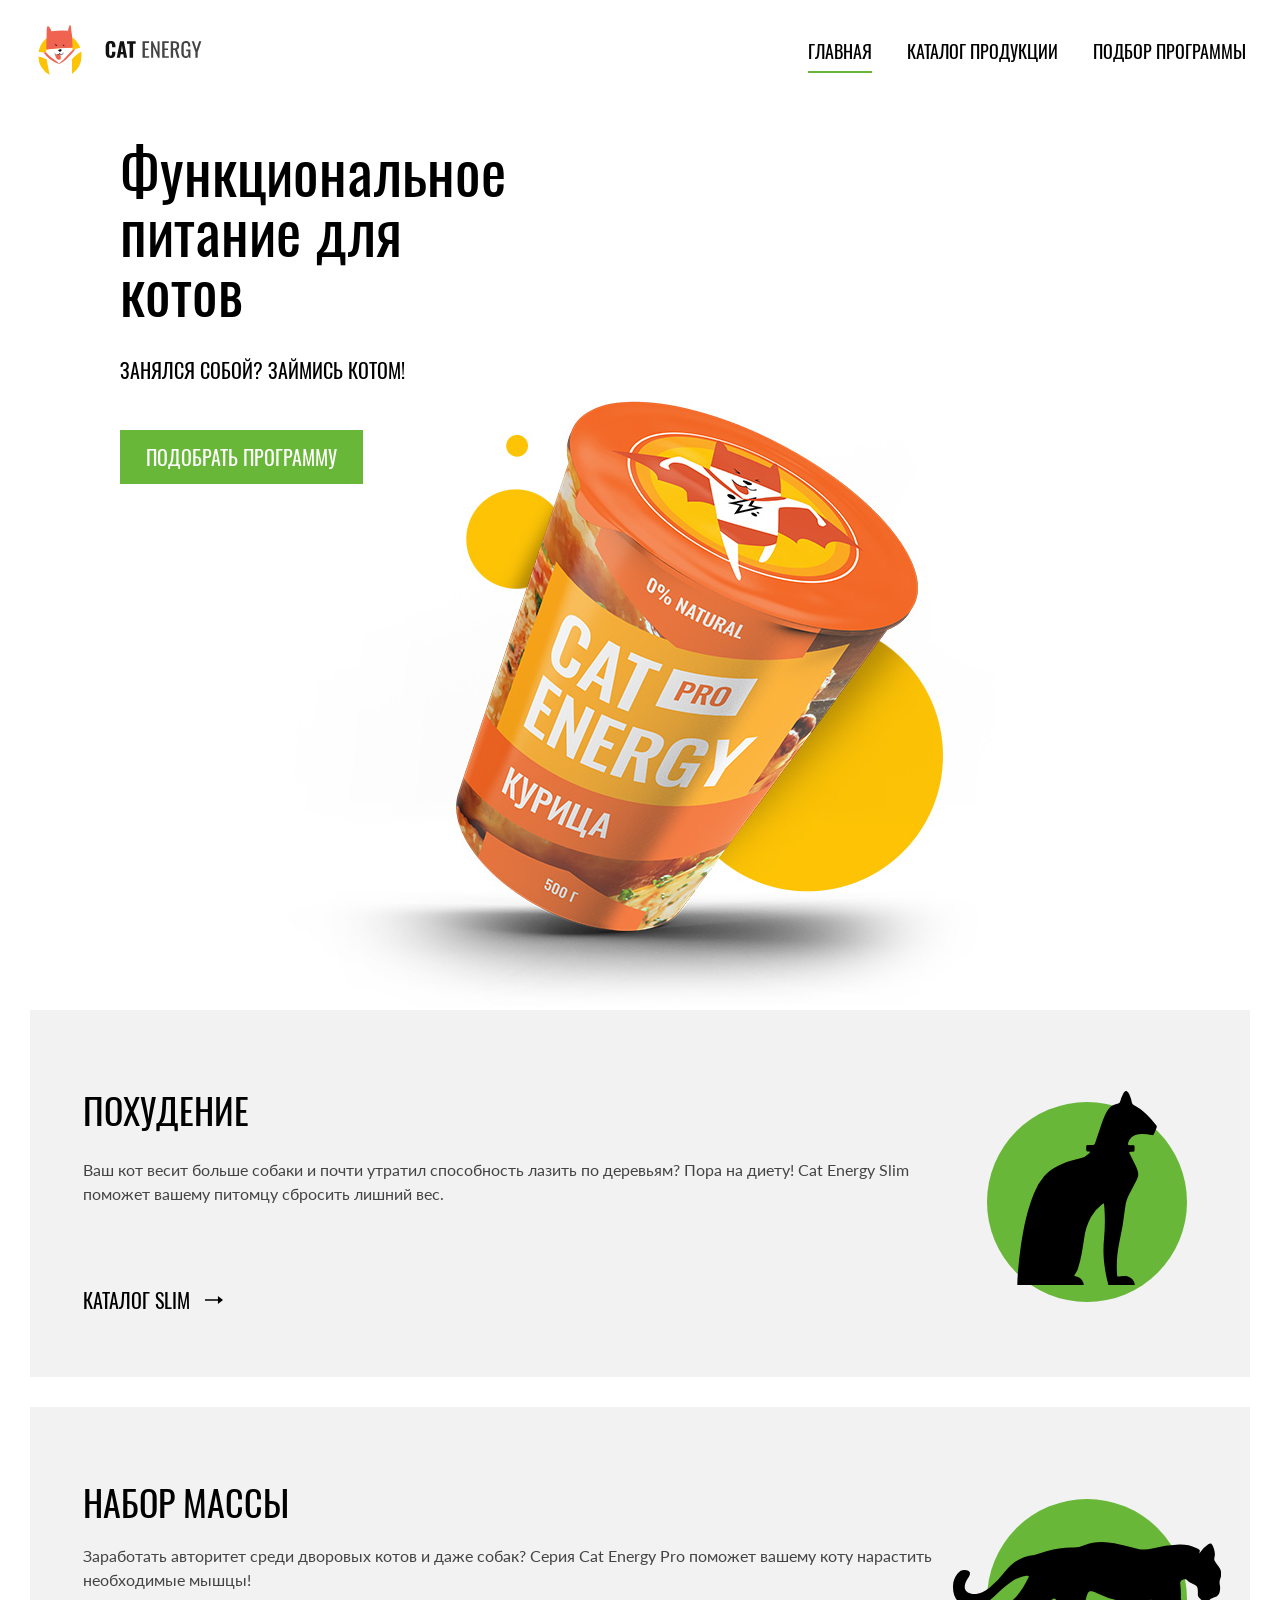
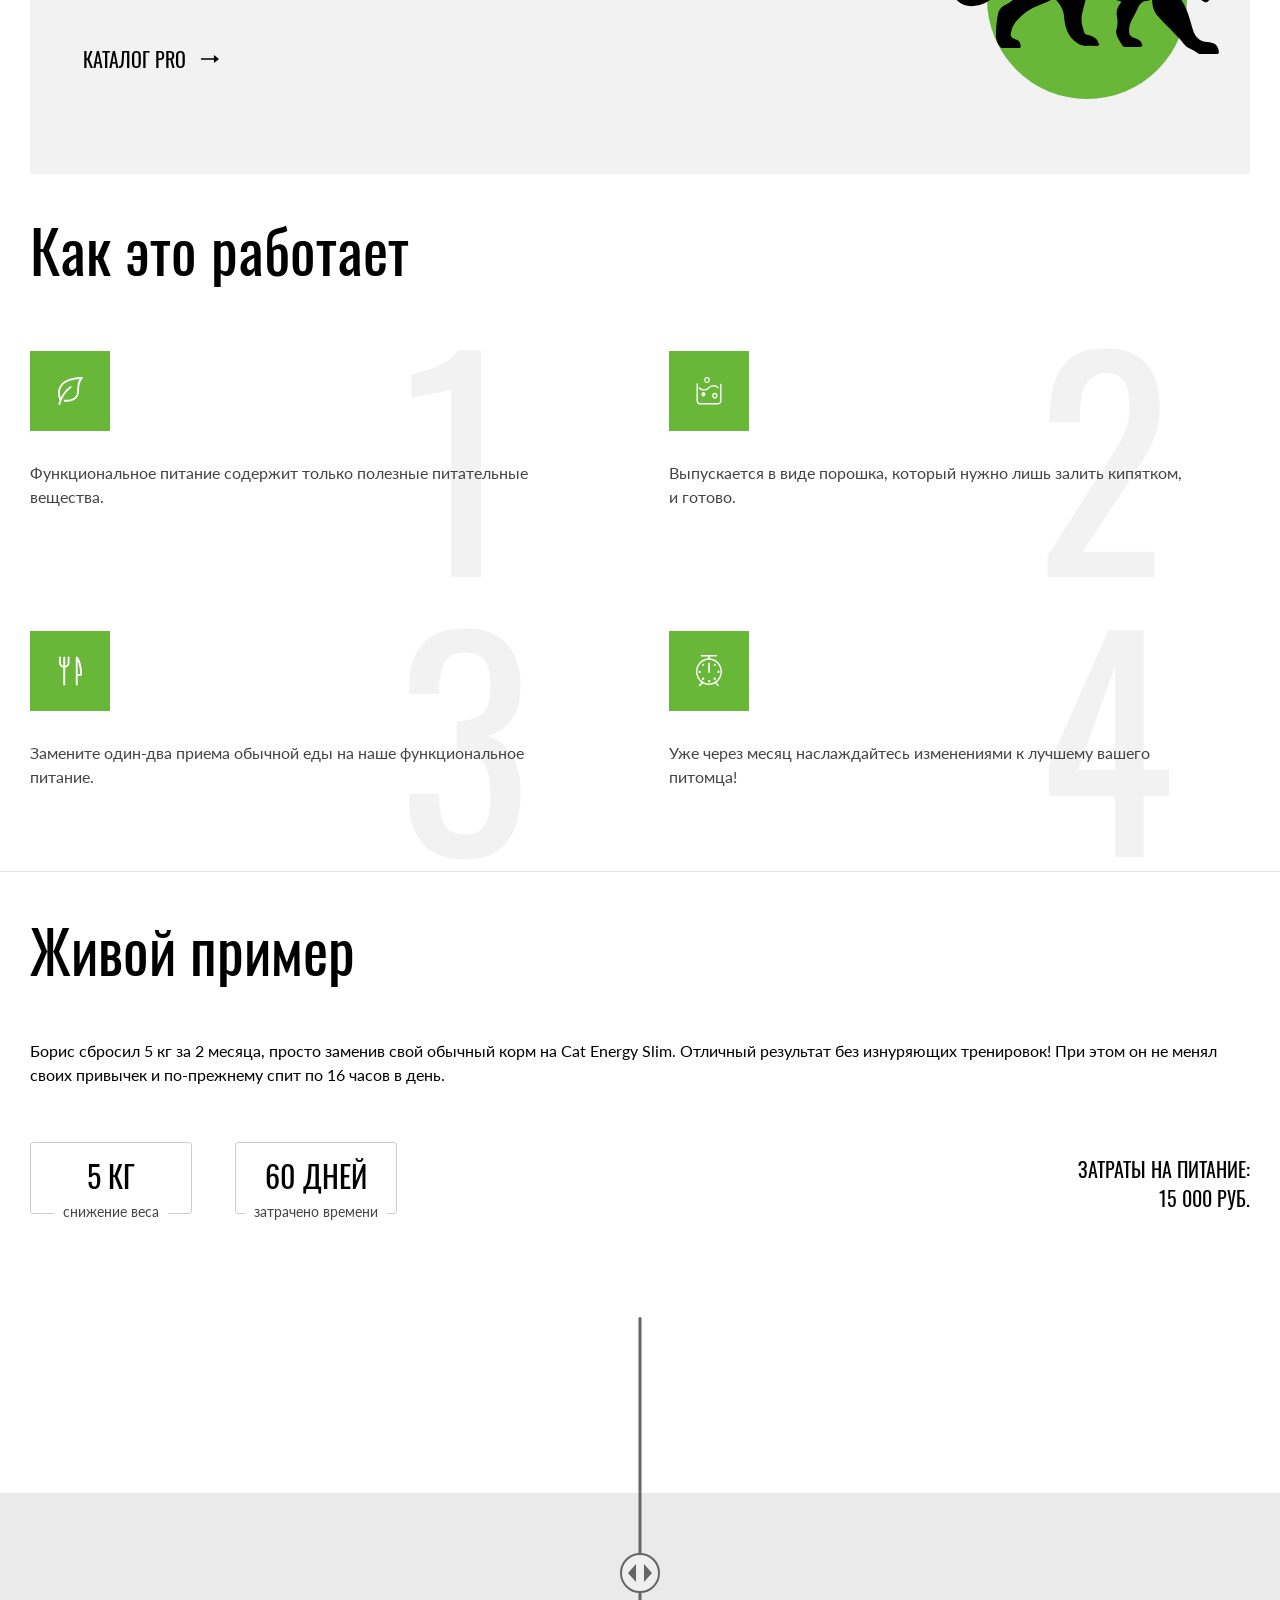
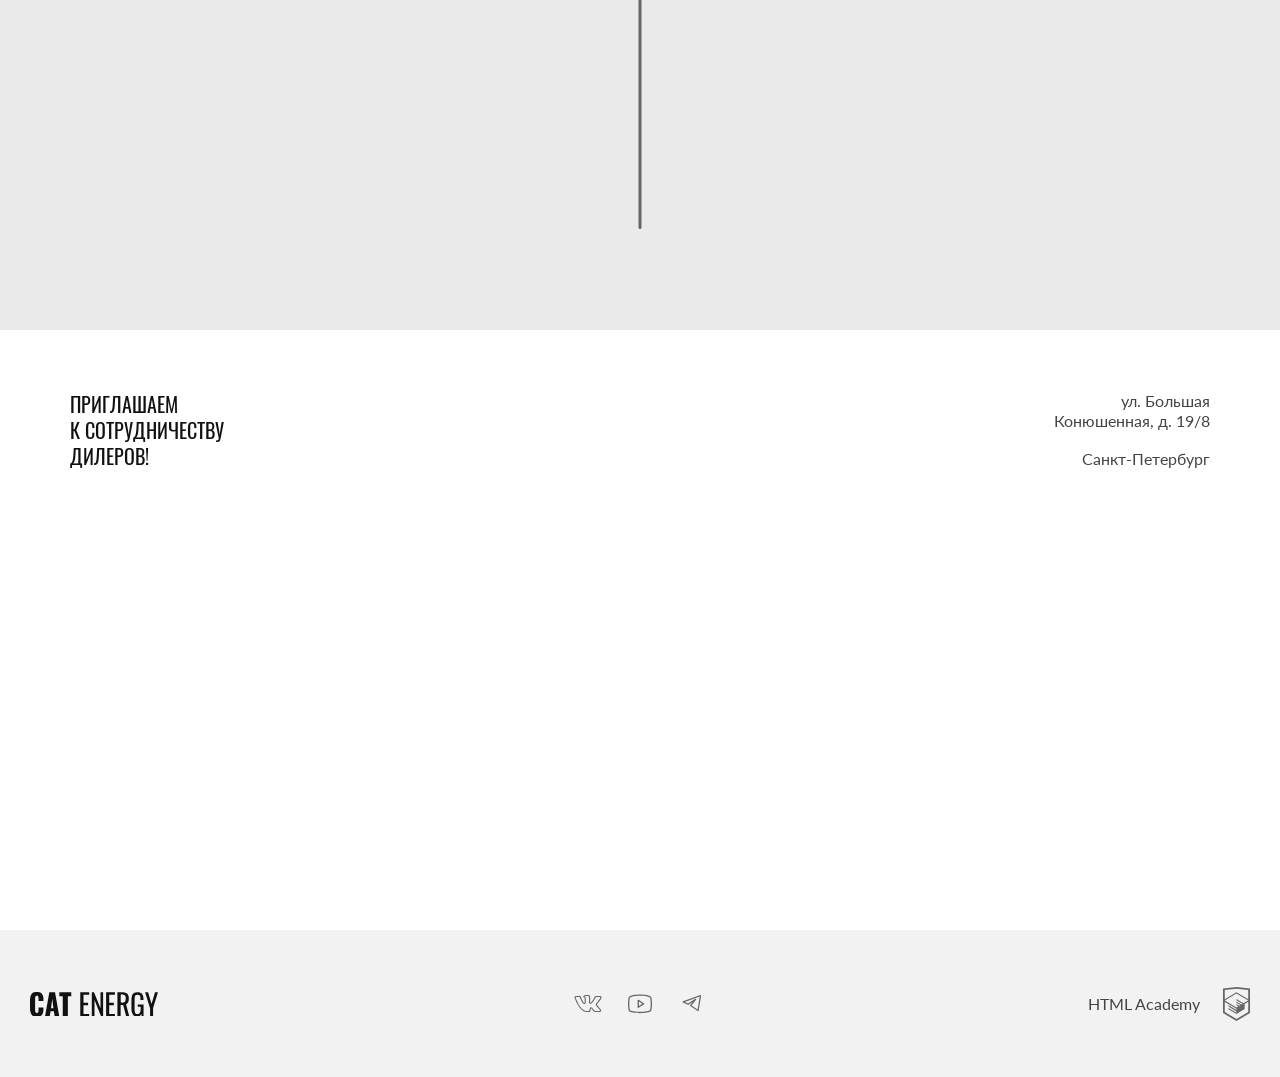
==== commit 40a1ea8f: "Deploying to gh-pages from @ htmlacademy-adaptive/2470113-cat-energy-31@e04509db3f2a1b2dcbcd38ea8e99" ====
--- a/index.html
+++ b/index.html
@@ -1 +1 @@
-<!DOCTYPE html><html class="page page--index" lang="ru"><head><meta charset="utf-8"><meta name="viewport" content="width=device-width,initial-scale=1"><title>Cat Energy: функциональное питание для котов</title><link rel="stylesheet" href="styles/styles.css"><link rel="icon" href="favicons/favicon.svg" type="image/svg+xml"><link rel="icon" href="favicon.ico"><!-- 16×16 --><link rel="manifest" href="manifest.webmanifest"><link rel="preload" fetchpriority="high" as="image" href="images/index-can@1x.png" type="image/png"><link rel="preload" fetchpriority="high" as="image" href="images/index-can@2x.png" type="image/png"><link rel="preload" fetchpriority="high" as="image" href="images/fat_cat@2x.png" type="image/png"><link rel="preload" fetchpriority="high" as="image" href="images/fat_cat@2x.png" type="image/png"><link rel="preload" fetchpriority="high" as="image" href="images/slim_cat@2x.png" type="image/png"><link rel="preload" fetchpriority="high" as="image" href="images/slim_cat@2x.png" type="image/png"><link rel="preload" fetchpriority="high" as="image" href="images/index-background-mobile.jpg" type="image/jpg"><link rel="preload" href="fonts/lato/Lato-Regular.woff2" as="font" type="font/woff2" crossorigin="anonymous"><link rel="preload" href="fonts/oswald/oswaldregular.woff2" as="font" type="font/woff2" crossorigin="anonymous"></head><body class="page__body body"><header class="body__header header" data-test="header"><div class="header__container logo-container"><a class="logo-container__logo logo logo--pic" href="index.html"><span class="visually-hidden">Логотип Cat Energy</span><picture class="logo__pic"><source media="(min-width: 1440px)" width="70" height="59" type="image/svg+xml" srcset="images/logo-pic-desktop.svg"><source media="(min-width: 768px)" width="60" height="50" type="image/svg+xml" srcset="images/logo-pic-tablet.svg"><img width="33" height="38" src="images/logo-pic-mobile.svg" alt="Логотип Cat Energy"></picture></a><a class="logo-container__logo logo logo--text" href="index.html"><span class="visually-hidden">Логотип Cat Energy</span><picture class="logo__text"><source media="(min-width: 1440px)" width="118" height="21" type="image/svg+xml" srcset="images/logo-text-desktop.svg"><source media="(min-width: 768px)" width="101" height="18" type="image/svg+xml" srcset="images/logo-text-tablet.svg"><img width="101" height="18" src="images/logo-text-mobile.svg" alt="Логотип Cat Energy"></picture></a><button class="logo-container__toggle logo-container__toggle--closed" type="button"><span class="visually-hidden">Открыть меню</span></button></div><nav class="header__nav navigation"><ul class="navigation__list"><li class="navigation__item navigation__item--active"><a href="index.html">Главная</a></li><li class="navigation__item"><a href="catalog.html">Каталог продукции</a></li><li class="navigation__item"><a href="program.html">Подбор программы</a></li></ul></nav></header><main class="body__content"><section class="promo" data-test="hero"><div class="promo__container"><h1 class="promo__title section-title section-title--l">Функциональное питание для котов</h1><p class="promo__description">Занялся собой? Займись котом!</p><a class="promo__button-link button-link button-link--l" href="program.html">Подобрать программу</a><picture class="promo__image"><source width="552" height="499" type="image/png" media="(min-width: 1440px)" srcset="images/index-can@2x.png, images/index-can@2x.png 2x"><source width="709" height="609" type="image/png" media="(min-width: 768px)" srcset="images/index-can-tablet@2x.png, images/index-can-tablet@2x.png 2x"><img src="images/index-can-mobile@2x.png" srcset="images/index-can-mobile@2x.png 2x" width="280" height="270" alt="Банка питания с курицей"></picture></div></section><section class="preferences" data-test="programs"><h2 class="preferences__title visually-hidden">Программы</h2><ul class="preferences__list"><li class="preferences__card card-index card-index--slim"><h3 class="card-index__title">Похудение</h3><p class="card-index__description">Ваш кот весит больше собаки и почти утратил способность лазить по деревьям? Пора на диету! Cat Energy Slim поможет вашему питомцу сбросить лишний вес.</p><div class="card-index__picture"></div><a class="card-index__link" href="catalog.html#slim">Каталог slim</a></li><li class="preferences__card card-index card-index--pro"><h3 class="card-index__title">Набор массы</h3><p class="card-index__description">Заработать авторитет среди дворовых котов и даже собак? Серия Cat Energy Pro поможет вашему коту нарастить необходимые мышцы!</p><a class="card-index__link" href="catalog.html№pro">Каталог pro</a></li></ul></section><section class="features" data-test="features"><h2 class="features__title section-title section-title--m">Как это работает</h2><ul class="features__list"><li class="features__item features__item--leaf">Функциональное питание содержит только полезные питательные вещества.</li><li class="features__item features__item--water">Выпускается в виде порошка, который нужно лишь залить кипятком, и готово.</li><li class="features__item features__item--meal">Замените один-два приема обычной еды на наше функциональное питание.</li><li class="features__item features__item--time">Уже через месяц наслаждайтесь изменениями к лучшему вашего питомца!</li></ul></section><section class="example" data-test="proof"><div class="example__container"><h2 class="example__title section-title section-title--m">Живой пример</h2><p class="example__description">Борис сбросил 5 кг за 2 месяца, просто заменив свой обычный корм на Cat Energy Slim. Отличный результат без изнуряющих тренировок! При этом он не менял своих привычек и по-прежнему спит по 16 часов в день.</p><ul class="example__list example-list"><li class="example-list__item example-item"><span class="example-item__key">5 кг</span> <span class="example-item__notice">снижение веса</span></li><li class="example-list__item example-item"><span class="example-item__key">60 дней</span> <span class="example-item__notice">затрачено времени</span></li></ul><p class="example__money"><span>Затраты на питание:</span> <span>15 000 руб.</span></p><div class="example__slider example-slider"><picture class="example-slider__img example-slider__img--fat"><source width="560" height="512" type="image/png" media="(min-width: 768px)" srcset="images/before-tablet@2x.png, images/before-tablet@2x.png 2x"><img src="images/before-mobile@1x.png" srcset="images/before-mobile@2x.png 2x" width="280" height="256" alt="Толстый кот"></picture><picture class="example-slider__img example-slider__img--slim"><source width="560" height="512" type="image/png" media="(min-width: 768px)" srcset="images/after-tablet@2x.png, images/after-tablet@2x.png 2x"><img src="images/after-mobile@2x.png" srcset="images/after-mobile@2x.png 2x" width="280" height="256" alt="Худой кот"></picture><button class="example-slider__button" type="button"><span class="visually-hidden">Изменить вид</span></button></div></div></section><section class="contacts"><div class="contacts__map contacts-map"><picture class="contacts-map__pic"><source width="1440" height="400" type="image/png" media="(min-width: 1440px)" srcset="images/map-desktop@1x.png, images/map-desktop@2x.png 2x"><source width="768" height="400" type="image/png" media="(min-width: 768px)" srcset="images/map-tablet@1x.png, images/map-tablet@2x.png 2x"><img width="320" height="362" src="images/map-mobile@2x.png" alt="карта Петербурга"></picture><iframe class="contacts-map__frame visually-hidden" src="https://yandex.ru/map-widget/v1/?ll=30.325618%2C59.936778&mode=whatshere&utm_campaign=b2bpromo&utm_medium=referral&utm_source=sidesection&whatshere%5Bpoint%5D=30.322875%2C59.938280&whatshere%5Bzoom%5D=16.22&z=16.22"></iframe></div><div class="contacts__container"><h2 class="contacts__title">Приглашаем<br>к сотрудничеству дилеров!</h2><address class="contacts__address"><span>ул. Большая Конюшенная, д. 19/8</span><span>Санкт-Петербург</span></address></div></section></main><footer class="body__footer footer" data-test="footer"><div class="footer__container"><a class="footer__logo" href="index.html"><span class="visually-hidden">Логотип Cat Energy</span></a><ul class="footer__social-list social-list"><li class="social-list__item"><a class="social-list__link social-list__link--vk" href="#"><span class="visually-hidden">Мы ВКонтакте</span></a></li><li class="social-list__item"><a class="social-list__link social-list__link--yt" href="#"><span class="visually-hidden">Мы в YouTube</span></a></li><li class="social-list__item"><a class="social-list__link social-list__link--tg" href="#"><span class="visually-hidden">Мы в Телеграме</span></a></li></ul><a class="footer__copyright copyright" href="https://htmlacademy.ru/intensive/adaptive"><span class="copyright__text">HTML Academy</span></a></div></footer><script src="scripts/index.js"></script></body></html>+<!DOCTYPE html><html class="page page--index" lang="ru"><head><meta charset="utf-8"><meta name="viewport" content="width=device-width,initial-scale=1"><title>Cat Energy: функциональное питание для котов</title><link rel="stylesheet" href="styles/styles.css"><link rel="icon" href="favicons/favicon.svg" type="image/svg+xml"><link rel="icon" href="favicon.ico"><!-- 16×16 --><link rel="manifest" href="manifest.webmanifest"><link rel="preload" fetchpriority="high" as="image" href="images/index-can@1x.png" type="image/png"><link rel="preload" fetchpriority="high" as="image" href="images/index-can@2x.png" type="image/png"><link rel="preload" fetchpriority="high" as="image" href="images/fat_cat@2x.png" type="image/png"><link rel="preload" fetchpriority="high" as="image" href="images/fat_cat@2x.png" type="image/png"><link rel="preload" fetchpriority="high" as="image" href="images/slim_cat@2x.png" type="image/png"><link rel="preload" fetchpriority="high" as="image" href="images/slim_cat@2x.png" type="image/png"><link rel="preload" fetchpriority="high" as="image" href="images/index-background-mobile.jpg" type="image/jpg"><link rel="preload" href="fonts/lato/Lato-Regular.woff2" as="font" type="font/woff2" crossorigin="anonymous"><link rel="preload" href="fonts/oswald/oswaldregular.woff2" as="font" type="font/woff2" crossorigin="anonymous"></head><body class="page__body body"><header class="body__header header" data-test="header"><div class="header__container logo-container"><a class="logo-container__logo logo logo--pic" href="index.html"><span class="visually-hidden">Логотип Cat Energy</span><picture class="logo__pic"><source media="(min-width: 1440px)" width="70" height="59" type="image/svg+xml" srcset="images/logo-pic-desktop.svg"><source media="(min-width: 768px)" width="60" height="50" type="image/svg+xml" srcset="images/logo-pic-tablet.svg"><img width="33" height="38" src="images/logo-pic-mobile.svg" alt="Логотип Cat Energy"></picture></a><a class="logo-container__logo logo logo--text" href="index.html"><span class="visually-hidden">Логотип Cat Energy</span><picture class="logo__text"><source media="(min-width: 1440px)" width="118" height="21" type="image/svg+xml" srcset="images/logo-text-desktop.svg"><source media="(min-width: 768px)" width="101" height="18" type="image/svg+xml" srcset="images/logo-text-tablet.svg"><img width="101" height="18" src="images/logo-text-mobile.svg" alt="Логотип Cat Energy"></picture></a><button class="logo-container__toggle" type="button"><span class="visually-hidden">Открыть меню</span></button></div><nav class="header__nav navigation"><ul class="navigation__list"><li class="navigation__item navigation__item--active"><a href="index.html">Главная</a></li><li class="navigation__item"><a href="catalog.html">Каталог продукции</a></li><li class="navigation__item"><a href="program.html">Подбор программы</a></li></ul></nav></header><main class="body__content"><section class="promo" data-test="hero"><div class="promo__container"><h1 class="promo__title section-title section-title--l">Функциональное питание для котов</h1><p class="promo__description">Занялся собой? Займись котом!</p><a class="promo__button-link button-link button-link--l" href="program.html">Подобрать программу</a><picture class="promo__image"><source width="552" height="499" type="image/png" media="(min-width: 1440px)" srcset="images/index-can@2x.png, images/index-can@2x.png 2x"><source width="709" height="609" type="image/png" media="(min-width: 768px)" srcset="images/index-can-tablet@2x.png, images/index-can-tablet@2x.png 2x"><img src="images/index-can-mobile@2x.png" srcset="images/index-can-mobile@2x.png 2x" width="280" height="270" alt="Банка питания с курицей"></picture></div></section><section class="preferences" data-test="programs"><h2 class="preferences__title visually-hidden">Программы</h2><ul class="preferences__list"><li class="preferences__card card-index card-index--slim"><h3 class="card-index__title">Похудение</h3><p class="card-index__description">Ваш кот весит больше собаки и почти утратил способность лазить по деревьям? Пора на диету! Cat Energy Slim поможет вашему питомцу сбросить лишний вес.</p><div class="card-index__picture"></div><a class="card-index__link" href="catalog.html#slim">Каталог slim</a></li><li class="preferences__card card-index card-index--pro"><h3 class="card-index__title">Набор массы</h3><p class="card-index__description">Заработать авторитет среди дворовых котов и даже собак? Серия Cat Energy Pro поможет вашему коту нарастить необходимые мышцы!</p><a class="card-index__link" href="catalog.html№pro">Каталог pro</a></li></ul></section><section class="features" data-test="features"><h2 class="features__title section-title section-title--m">Как это работает</h2><ul class="features__list"><li class="features__item features__item--leaf">Функциональное питание содержит только полезные питательные вещества.</li><li class="features__item features__item--water">Выпускается в виде порошка, который нужно лишь залить кипятком, и готово.</li><li class="features__item features__item--meal">Замените один-два приема обычной еды на наше функциональное питание.</li><li class="features__item features__item--time">Уже через месяц наслаждайтесь изменениями к лучшему вашего питомца!</li></ul></section><section class="example" data-test="proof"><div class="example__container"><h2 class="example__title section-title section-title--m">Живой пример</h2><p class="example__description">Борис сбросил 5 кг за 2 месяца, просто заменив свой обычный корм на Cat Energy Slim. Отличный результат без изнуряющих тренировок! При этом он не менял своих привычек и по-прежнему спит по 16 часов в день.</p><ul class="example__list example-list"><li class="example-list__item example-item"><span class="example-item__key">5 кг</span> <span class="example-item__notice">снижение веса</span></li><li class="example-list__item example-item"><span class="example-item__key">60 дней</span> <span class="example-item__notice">затрачено времени</span></li></ul><p class="example__money"><span>Затраты на питание:</span> <span>15 000 руб.</span></p><div class="example__slider example-slider"><picture class="example-slider__img example-slider__img--fat"><source width="560" height="512" type="image/png" media="(min-width: 768px)" srcset="images/before-tablet@2x.png, images/before-tablet@2x.png 2x"><img src="images/before-mobile@1x.png" srcset="images/before-mobile@2x.png 2x" width="280" height="256" alt="Толстый кот"></picture><picture class="example-slider__img example-slider__img--slim"><source width="560" height="512" type="image/png" media="(min-width: 768px)" srcset="images/after-tablet@2x.png, images/after-tablet@2x.png 2x"><img src="images/after-mobile@2x.png" srcset="images/after-mobile@2x.png 2x" width="280" height="256" alt="Худой кот"></picture><button class="example-slider__button" type="button"><span class="visually-hidden">Изменить вид</span></button></div></div></section><section class="contacts"><div class="contacts__map contacts-map"><picture class="contacts-map__pic"><source width="1440" height="400" type="image/png" media="(min-width: 1440px)" srcset="images/map-desktop@1x.png, images/map-desktop@2x.png 2x"><source width="768" height="400" type="image/png" media="(min-width: 768px)" srcset="images/map-tablet@1x.png, images/map-tablet@2x.png 2x"><img width="320" height="362" src="images/map-mobile@2x.png" alt="карта Петербурга"></picture><iframe class="contacts-map__frame visually-hidden" src="https://yandex.ru/map-widget/v1/?ll=30.325618%2C59.936778&mode=whatshere&utm_campaign=b2bpromo&utm_medium=referral&utm_source=sidesection&whatshere%5Bpoint%5D=30.322875%2C59.938280&whatshere%5Bzoom%5D=16.22&z=16.22"></iframe></div><div class="contacts__container"><h2 class="contacts__title">Приглашаем<br>к сотрудничеству дилеров!</h2><address class="contacts__address"><span>ул. Большая Конюшенная, д. 19/8</span><span>Санкт-Петербург</span></address></div></section></main><footer class="body__footer footer" data-test="footer"><div class="footer__container"><a class="footer__logo" href="index.html"><span class="visually-hidden">Логотип Cat Energy</span></a><ul class="footer__social-list social-list"><li class="social-list__item"><a class="social-list__link social-list__link--vk" href="#"><span class="visually-hidden">Мы ВКонтакте</span></a></li><li class="social-list__item"><a class="social-list__link social-list__link--yt" href="#"><span class="visually-hidden">Мы в YouTube</span></a></li><li class="social-list__item"><a class="social-list__link social-list__link--tg" href="#"><span class="visually-hidden">Мы в Телеграме</span></a></li></ul><a class="footer__copyright copyright" href="https://htmlacademy.ru/intensive/adaptive"><span class="copyright__text">HTML Academy</span></a></div></footer><script src="scripts/index.js"></script></body></html>
--- a/styles/styles.css
+++ b/styles/styles.css
@@ -1 +1 @@
-@font-face{font-family:Oswald;font-weight:400;font-style:normal;src:url(../fonts/oswald/oswaldregular.woff2)format("woff2");font-display:swap}@font-face{font-family:Lato;font-weight:400;font-style:normal;src:url(../fonts/lato/Lato-Regular.woff2)format("woff2");font-display:swap}body{margin:0;padding:0;font-family:Lato,Arial,sans-serif;font-size:14px;line-height:18px}.visually-hidden{clip:rect(0 0 0 0);border:0;width:1px;height:1px;margin:-1px;padding:0;position:absolute;overflow:hidden}.button-link{color:#fff;text-transform:uppercase;text-align:center;box-sizing:border-box;background-color:#68b738;border:0;width:100%;height:-moz-fit-content;height:fit-content;padding:10px;font-family:Oswald,Tahoma,sans-serif;font-size:16px;line-height:20px;text-decoration:none;display:block}.button-link:hover{background-color:#5eaa2f}.button-link:focus{background-color:#5eaa2f;outline:none}.button-link:active{color:#ffffff4d}.button-link--l{color:#fff;text-transform:uppercase;text-align:center;box-sizing:border-box;background-color:#68b738;border:0;width:100%;padding:10px;font-family:Oswald,Tahoma,sans-serif;font-size:16px;line-height:20px;text-decoration:none;display:block}.button-link--l:hover{background-color:#5eaa2f}.button-link--l:focus{background-color:#5eaa2f;outline:none}.button-link--l:active{color:#ffffff4d}@media (width>=768px){.button-link--l{font-size:20px;line-height:26px}}header{background-color:#fff;border-bottom:1px solid #d9d9d9;flex-direction:column;padding:13px 20px 0;display:flex}@media (width>=768px){header{box-sizing:border-box;border-bottom:none;flex-direction:row;align-items:center;max-width:1440px;padding:25px 30px}}@media (width>=1440px){header{box-sizing:border-box;width:1440px;margin:0 auto;padding:55px 110px}}.logo-container{box-sizing:border-box;flex-direction:row;justify-content:space-between;align-items:center;margin-bottom:13px;display:flex}@media (width>=768px){.logo-container{justify-content:flex-start;width:auto;margin-bottom:0;margin-right:auto}}.logo-container__toggle{box-sizing:border-box;background-color:#0000;background-position:100%;background-repeat:no-repeat;background-size:24px;border:0;width:33px;height:38px;padding:0}@media (width>=768px){.logo-container__toggle{display:none}}.logo-container__toggle--closed{background-image:url(../icons/stack.svg#icon-hamburger)}.logo-container__toggle--opened{background-image:url(../icons/stack.svg#icon-close)}.logo{text-decoration:none;display:block}@media (width>=768px){.logo{align-items:start}}.logo img{display:block}@media (width>=768px){.logo--pic{margin-right:13px}}.logo--text{margin:0 auto}.logo:hover{opacity:.8}.logo:active{opacity:.6}.logo__text{margin:0;padding:0;display:block}.navigation__list{z-index:3;background-color:#fff;flex-direction:column;width:100%;margin:0 0 0 -20px;padding:0;list-style:none;display:flex}@media (width>=768px){.navigation__list{background-color:#0000;flex-direction:row;gap:35px;margin-top:1px;margin-left:0;margin-right:4px;display:flex}}@media (width>=1440px){.navigation__list{gap:34px;margin-right:0}}.navigation__list--hidden{display:none}@media (width>=768px){.navigation__list--hidden{display:flex}}.navigation__list--visible{position:absolute}.navigation__item{border-top:1px solid #e6e6e6}@media (width>=768px){.navigation__item{border-top:0}}.navigation__item:last-child{border-bottom:1px solid #e6e6e6}@media (width>=768px){.navigation__item:last-child{border-bottom:0}}.navigation__item a{color:#000;text-transform:uppercase;box-sizing:border-box;text-align:center;margin:0;padding:22px 50px 24px;font-family:Oswald,Tahoma,sans-serif;font-size:20px;font-weight:400;line-height:20px;text-decoration:none;display:block}@media (width>=768px){.navigation__item a{padding:0;font-size:18px;line-height:24px}}@media (width>=1440px){.navigation__item a{font-size:20px;line-height:30px}}.navigation__item a:hover,.navigation__item a:focus{opacity:.6}.navigation__item a:active{opacity:.3}@media (width>=1440px){.page--index .navigation__item a{color:#fff}}@media (width>=768px){.navigation__item--active{text-underline-position:under;text-underline-offset:8px;-webkit-text-decoration:underline #68b738;text-decoration:underline #68b738;text-decoration-thickness:2px}}@media (width>=1440px){.page--index .navigation__item--active{text-decoration-color:#fff}}.page{height:100%;overflow-x:hidden}.page__body{grid-template-rows:auto 1fr auto;width:100%;min-height:100%;margin:0;padding:0;display:grid}@media (width>=1440px){.page--index .page__body{grid-template-rows:1fr auto}.page--index .header{background-color:#0000;position:absolute;left:0;right:0}}.promo{box-sizing:border-box;background-color:#0000;background-image:linear-gradient(#68b738d9 0% 63%,#fff 63% 66%),url(../images/index-background-mobile@1x.jpg);background-position:top;background-repeat:no-repeat;background-size:110%;background-attachment:scroll,scroll;background-origin:padding-box,padding-box;background-clip:border-box,border-box;margin:0 0 20px;padding:0}@media (resolution>=2dppx){.promo{background:linear-gradient(#68b738d9 0% 63%,#fff 63% 66%),url(../images/index-background-mobile@2x.jpg) 50%/cover}}@media (width>=768px){.promo{background:#fff;margin-bottom:-83px}}@media (width>=1440px){.promo{background-color:#0000;background-image:linear-gradient(90deg,#fff 50%,#68b738d9 50% 100%),url(../images/index-background-desktop@1x.jpg),linear-gradient(#4e4d53 0% 100%);background-position:50%,calc(100% + 320px),50%;background-repeat:no-repeat;background-size:auto,contain,auto;background-attachment:scroll,scroll,scroll;background-origin:padding-box,padding-box,padding-box;background-clip:border-box,border-box,border-box;width:100%;height:auto;margin:0 0 82px}}@media (width>=1440px) and (resolution>=2dppx){.promo{background-color:#0000;background-image:linear-gradient(90deg,#fff 50%,#68b738d9 50% 100%),url(../images/index-background-desktop@2x.jpg),linear-gradient(#4e4d53 0% 100%);background-position:50%,calc(100% + 320px),50%;background-repeat:no-repeat;background-size:auto,contain,auto;background-attachment:scroll,scroll,scroll;background-origin:padding-box,padding-box,padding-box;background-clip:border-box,border-box,border-box}}.promo__container{box-sizing:border-box;flex-direction:column;padding:0 20px;display:flex}@media (width>=768px){.promo__container{padding:0 30px}}@media (width>=1440px){.promo__container{box-sizing:border-box;grid-template-columns:50% 50%;max-width:1440px;margin:0 auto;padding:0 110px 145px;display:grid}}.promo__title{color:#fff;text-align:center;order:1;margin:27px 10px 25px;padding:0}@media (width>=768px){.promo__title{color:#000;text-align:left;max-width:416px;margin:40px auto 40px 90px}}@media (width>=1440px){.promo__title{grid-column:1/2;margin:224px auto 40px 80px}}.promo__description{color:#fff;text-transform:uppercase;text-align:center;order:2;margin:0 0 29px;padding:0;font-family:Oswald,Tahoma,sans-serif;font-size:14px;line-height:14px}@media (width>=768px){.promo__description{color:#000;text-align:left;margin:0 auto 50px 90px;font-size:20px;line-height:20px}}@media (width>=1440px){.promo__description{grid-column:1/2;max-width:450px;margin:0 auto 52px 80px}}.promo__button-link{order:4;width:100%}@media (width>=768px){.promo__button-link{z-index:1;order:3;max-width:-moz-fit-content;max-width:fit-content;margin:0 auto 0 90px;padding:14px 26px}}@media (width>=1440px){.promo__button-link{grid-column:1/2;height:-moz-fit-content;height:fit-content;margin:0 auto 40px 80px;padding:14px 26px;font-size:20px;line-height:26px}}.promo__image{order:3;align-items:center;width:280px;height:auto;margin:0 auto 3px;padding:0;display:flex;position:relative}@media (width>=768px){.promo__image{order:4;width:709px;height:609px;margin-bottom:0;top:-83px}}@media (width>=1440px){.promo__image{grid-area:1/2/4/3;width:552px;height:499px;top:143px;left:-190px}}.promo_image img{display:block}.section-title{font-family:Oswald,Tahoma,sans-serif;font-weight:400}.section-title--sm{font-size:24px;line-height:24px}@media (width>=768px){.section-title{font-size:32px;line-height:32px}}@media (width>=1440px){.section-title{font-size:40px;line-height:40px}}.section-title--m{font-size:36px;line-height:40px}@media (width>=768px){.section-title--m{font-size:60px;line-height:60px}}@media (width>=1440px){.section-title--m{font-size:60px;line-height:60px}}.section-title--l{font-size:36px;line-height:36px}@media (width>=768px){.section-title--l{font-size:60px;line-height:60px}}@media (width>=1440px){.section-title--l{font-size:60px;line-height:60px}}.preferences{max-width:1440px;margin:0 20px 20px}@media (width>=768px){.preferences{margin:0 30px 45px}}@media (width>=1440px){.preferences{margin:0 auto 71px}}.preferences__list{flex-direction:column;gap:20px;margin:0;padding:0;display:flex}@media (width>=768px){.preferences__list{gap:30px}}@media (width>=1440px){.preferences__list{flex-direction:row;gap:80px;margin:0 110px}}.card-index{background-color:#f2f2f2;grid-template-columns:50px 1fr;gap:0 20px;padding:24px 20px 18px;display:grid;position:relative}@media (width>=768px){.card-index{grid-template-columns:1fr 200px;gap:0 53px;padding:77px 63px 53px 53px}}@media (width>=1440px){.card-index{grid-template-columns:100px 1fr;gap:0 62px;width:50%;padding:45px 52px 55px}}.card-index:before{content:"";background-color:#68b738;border-radius:50%;width:50px;height:50px;margin-bottom:22px;display:block}@media (width>=768px){.card-index:before{order:2;grid-area:1/2/5/3;width:200px;height:200px;margin-top:15px;margin-left:auto}}@media (width>=1440px){.card-index:before{z-index:1;grid-column:1/2;width:100px;height:100px;margin-top:0;margin-bottom:39px;margin-right:62px}}.card-index--slim:after{content:"";z-index:2;background-image:url(../icons/stack.svg#cat-slim);background-position:50%;background-repeat:no-repeat;width:36px;height:50px;display:block;position:absolute;top:21px;left:27px}@media (width>=768px){.card-index--slim:after{width:140px;height:194px;top:81px;left:auto;right:93px}}@media (width>=1440px){.card-index--slim:after{width:70px;height:97px;top:41px;left:67px}}.card-index--pro:after{content:"";z-index:2;background-image:url(../icons/stack.svg#cat-pro);background-position:50%;background-repeat:no-repeat;width:67px;height:28px;display:block;position:absolute;top:35px;left:12px}@media (width>=768px){.card-index--pro:after{width:268px;height:112px;top:135px;left:auto;right:29px}}@media (width>=1440px){.card-index--pro:after{width:134px;height:56px;top:67px;left:33px}}.card-index__title{color:#000;text-transform:uppercase;align-items:center;margin:0 0 25px;padding:0;font-family:Oswald,Tahoma,sans-serif;font-size:24px;font-weight:400;line-height:37px;display:flex;position:relative}@media (width>=768px){.card-index__title{margin-bottom:24px;font-size:36px;line-height:36px}}@media (width>=1440px){.card-index__title{height:100px;margin-bottom:0;font-size:36px;line-height:36px}}.card-index__description{color:#444;grid-column:1/-1;width:100%;margin:0 0 16px;padding:0;font-family:Lato,Arial,sans-serif;font-size:14px;line-height:18px}@media (width>=768px){.card-index__description{grid-column:1/2;margin-bottom:48px;font-family:Lato,Arial,sans-serif;font-size:16px;line-height:24px}}@media (width>=1440px){.card-index__description{grid-column:1/-1;margin-bottom:24px}}.card-index__description:after{content:"";border-bottom:1px solid #d9d9d9;grid-column:1/-1;width:100%;margin-top:21px;display:block}@media (width>=768px){.card-index__description:after{display:none}}.card-index__link{color:#000;text-transform:uppercase;flex-flow:wrap;grid-column:1/-1;align-items:center;padding:4px 0;font-family:Oswald,Tahoma,sans-serif;font-size:16px;font-weight:400;line-height:16px;text-decoration:none;display:flex}@media (width>=768px){.card-index__link{grid-column:1/2;font-size:20px;line-height:30px}}@media (width>=1440px){.card-index__link{grid-column:1/-1}}.card-index__link:after{content:"";background-image:url(../icons/stack.svg#icon-arrow);background-position:50%;background-repeat:no-repeat;background-size:100%;width:24px;height:12px;margin-left:15px;display:block}.card-index__link:hover:after,.card-index__link:focus:after{width:32px}.card-index__link:active{opacity:.3}.features{margin:0 0 69px;padding:0 20px}@media (width>=768px){.features{border-bottom:1px solid #e6e6e6;margin:0 0 47px;padding:0}}@media (width>=1440px){.features{box-sizing:border-box;border-bottom:0;max-width:1440px;margin:0 auto 69px;padding:0 110px;overflow:hidden}}.features__title{margin:0 0 40px;padding:0}@media (width>=768px){.features__title{margin-bottom:32px;padding:0 30px}}@media (width>=1440px){.features__title{max-width:1440px;margin:0 auto 32px;padding:0}}.features__list{counter-reset:features 0;flex-direction:column;margin:0;padding:0;list-style:none;display:flex}@media (width>=768px){.features__list{grid-template-columns:calc(50% - 1px) 1fr;display:grid}}@media (width>=1440px){.features__list{grid-template-columns:324px 324px 324px 248px;margin:0 auto;display:grid}}.features__item{counter-increment:features 1;color:#444;flex-direction:row;align-items:center;margin:0;padding:0 0 20px;font-family:Lato,Arial,sans-serif;font-size:14px;line-height:18px;display:flex}@media (width>=768px){.features__item{z-index:1;box-sizing:border-box;flex-direction:column;align-items:flex-start;max-width:100%;min-height:280px;padding:40px 95px 0 30px;font-family:Lato,Arial,sans-serif;font-size:16px;line-height:24px;position:relative}}@media (width>=1440px){.features__item{max-width:250px;min-height:240px;margin-top:40px;padding:0}}.features__item:before{content:"";background-color:#68b738;background-position:50%;background-repeat:no-repeat;flex-shrink:0;width:60px;height:60px;margin-right:20px;display:block}@media (width>=768px){.features__item:before{width:80px;height:80px;margin-bottom:30px;margin-right:0}.features__list li:after{content:counters(features,"");text-align:center;color:#f2f2f2;z-index:-1;width:auto;height:280px;font-family:Oswald,Tahoma,sans-serif;font-size:280px;font-weight:400;line-height:280px;position:absolute;top:0;right:107px}}@media (width>=1440px){.features__list li:after{top:-40px;right:0}.features__list li:first-child{max-width:230px}}.features__list li:first-child:after{right:130px}@media (width>=1440px){.features__list li:first-child:after{right:7px}.features__list li:nth-child(2){max-width:246px}}.features__list li:nth-child(2):after{right:110px}@media (width>=1440px){.features__list li:nth-child(2):after{right:0}.features__list li:nth-child(3){max-width:247px}}.features__item--leaf:before{background-image:url(../icons/stack.svg#icon-leaf);background-size:25px}.features__item--water:before{background-image:url(../icons/stack.svg#icon-water);background-size:26px}.features__item--meal:before{background-image:url(../icons/stack.svg#icon-eat);background-size:25px}.features__item--time:before{background-image:url(../icons/stack.svg#icon-time);background-size:26px}.example{background-color:#eaeaea;width:100%}@media (width>=768px){.example{background:linear-gradient(#fff 574px,#eaeaea 574px 100%)}}@media (width>=1440px){.example{background:linear-gradient(#fff 135px,#f2f2f2 135px 100%);overflow-x:hidden}}.example__container{box-sizing:border-box;width:100%;padding:25px 20px 40px}@media (width>=768px){.example__container{grid-template-rows:repeat(4,auto);grid-template-columns:1fr 1fr;padding:0 30px 101px;display:grid}}@media (width>=1440px){.example__container{grid-template-columns:1fr 560px;max-width:1440px;margin:0 auto;padding:0 110px 75px;display:grid}}.example__title{width:100%;margin:0 0 40px;padding:0}@media (width>=768px){.example__title{grid-column:1/3;margin-bottom:60px}}@media (width>=1440px){.example__title{grid-column:1/2;width:auto;margin-bottom:146px;display:block}}.example__description{margin:0 0 20px;padding:0;font-family:Lato,Arial,sans-serif;font-size:14px;line-height:18px}@media (width>=768px){.example__description{grid-column:1/3;margin-bottom:55px;font-size:16px;line-height:24px}}@media (width>=1440px){.example__description{grid-column:1/2;width:432px;margin-bottom:69px}}.example__list{justify-content:center;margin:0 auto 34px;padding:0}@media (width>=768px){.example__list{grid-column:1/2;margin:0 auto 103px 0}}@media (width>=1440px){.example__list{grid-column:1/2;width:366px;margin-bottom:60px}}.example__money{color:#000;text-transform:uppercase;width:-moz-fit-content;width:fit-content;margin:0 auto 20px;font-family:Oswald,Tahoma,sans-serif;font-size:14px;line-height:20px}@media (width>=768px){.example__money{flex-direction:column;grid-column:2/3;align-self:end;align-items:flex-end;gap:9px;margin-bottom:109px;margin-right:0;font-size:20px;line-height:20px;display:flex}}@media (width>=1440px){.example__money{flex-direction:row;grid-column:1/2;justify-content:flex-start;gap:63px;margin:0}}.example-list{flex-direction:row;gap:32px;padding:0;list-style:none;display:flex}@media (width>=768px){.example-list{gap:43px}}.example-item{position:relative}.example-item__key{color:#000;text-transform:uppercase;text-align:center;box-sizing:border-box;border:1px solid #cdcdcd;border-radius:3px;justify-content:center;align-items:center;width:124px;height:56px;font-family:Oswald,Tahoma,sans-serif;font-size:24px;font-weight:400;line-height:24px;display:flex}@media (width>=768px){.example-item__key{width:162px;min-height:72px;padding-top:15px;padding-bottom:20px;font-size:30px;line-height:37px}}.example-item__notice{text-align:center;color:#444;box-sizing:border-box;background-color:#eaeaea;justify-content:center;width:87px;margin:0 auto;padding:0 5px;font-family:Lato,Arial,sans-serif;font-size:12px;line-height:12px;display:flex;position:absolute;bottom:-17px;left:0;right:0}@media (width>=768px){.example-item__notice{background-color:#fff;width:-moz-fit-content;width:fit-content;padding:0 9px;font-size:14px;line-height:14px;bottom:-5px}}@media (width>=1440px){.example-item__notice{background-color:#f2f2f2}}.example-slider{aspect-ratio:auto 280/256;width:280px;margin:0 auto;position:relative}@media (width>=768px){.example-slider{grid-column:1/3;width:560px;height:512px;margin:0 auto}}@media (width>=1440px){.example-slider{grid-area:1/2/5/-1;width:560px;height:512px}}.example-slider__img{aspect-ratio:auto 280/256;width:280px;height:256px;margin:0 auto;padding:0}@media (width>=768px){.example-slider__img{width:560px;height:100%}}.example-slider__img--fat{justify-content:left;width:50%;display:flex;position:absolute;overflow:hidden}.example-slider__img--slim{justify-content:right;width:50%;display:flex;position:absolute;overflow:hidden;transform:translate(100%)}.example-slider__button{z-index:2;border:2px solid #666;border-radius:50%;width:40px;height:40px;display:block;position:absolute;top:50%;left:50%;transform:translate(-50%,-50%)}.example-slider__button:before{content:"";background-color:#666;width:40px;height:40px;display:block;position:relative;top:50%;left:50%;transform:translate(-50%,-50%);-webkit-mask-image:url(../icons/stack.svg#icon-slider);mask-image:url(../icons/stack.svg#icon-slider);-webkit-mask-position:50%;mask-position:50%;-webkit-mask-size:24px 18px;mask-size:24px 18px;-webkit-mask-repeat:no-repeat;mask-repeat:no-repeat}.example-slider:after{content:"";background-color:#666;border:0;border-radius:2px;width:3px;height:100%;display:block;position:absolute;top:50%;left:50%;transform:translate(-50%,-50%)}.contacts{flex-direction:column;max-width:100%;display:flex;position:relative}.contacts__map{order:2;height:362px}@media (width>=768px){.contacts__map{height:400px}}@media (width>=1440px){.contacts__map{width:100%}}.contacts__container{box-sizing:border-box;background-color:#fff;flex-direction:row;justify-content:space-between;align-items:center;padding:26px 20px;display:flex}@media (width>=768px){.contacts__container{padding:61px 70px}}@media (width>=1440px){.contacts__container{z-index:1;width:565px;padding:62px 78px 59px 80px;position:absolute;top:95px;left:110px}}@media (width<=1439px){.page--catalog .contacts__container{background-color:#f2f2f2}}.contacts__title{color:#111;text-transform:uppercase;flex-basis:50%;max-width:163px;margin:0;padding:0;font-family:Oswald,Tahoma,sans-serif;font-size:16px;font-weight:400;line-height:20px}@media (width>=768px){.contacts__title{font-size:20px;line-height:26px}}@media (width>=1440px){.contacts__title{margin-right:91px}}.contacts__address{color:#444;text-align:left;flex-direction:column;flex-basis:50%;max-width:163px;margin:0;padding:0;font-family:Lato,Arial,sans-serif;font-size:14px;font-style:normal;line-height:20px;display:flex}@media (width>=768px){.contacts__address{text-align:right;justify-content:space-between;align-self:stretch;font-size:16px}}@media (width>=1440px){.contacts__address{text-align:left}}.contacts-map__pic{justify-content:center;max-width:1440px;margin:0 auto;display:flex}.contacts-map__pic:after{content:"";z-index:1;background-image:url(../images/map-pin.png);background-position:50%;background-repeat:no-repeat;background-size:100%;width:57px;height:53px;display:block;position:absolute;top:50%;left:50%;transform:translate(-50%,-50%)}@media (width>=768px){.contacts-map__pic:after{width:113px;height:106px}}.contacts-map__frame{border:0;width:100%;height:362px}@media (width>=768px){.contacts-map__frame{height:400px}}.footer{background-color:#f2f2f2}.footer__container{box-sizing:border-box;flex-direction:column;align-items:center;margin:0;padding:20px;display:flex}@media (width>=768px){.footer__container{flex-direction:row;justify-content:space-between;max-width:1440px;margin:0 auto;padding:55px 30px}}@media (width>=1440px){.footer__container{padding:66px 110px}}.footer__container>:not(:first-child){border-top:1px solid #d9d9d9}@media (width>=768px){.footer__container>:not(:first-child){border-top:none}}.footer__logo{box-sizing:border-box;background-color:#111;flex-shrink:0;width:128px;height:24px;margin:20px 0;padding:0;display:block;-webkit-mask-image:url(../images/logo-text-mobile.svg);mask-image:url(../images/logo-text-mobile.svg);-webkit-mask-position:50%;mask-position:50%;-webkit-mask-size:100%;mask-size:100%;-webkit-mask-repeat:no-repeat;mask-repeat:no-repeat}@media (width>=768px){.footer__logo{margin:0 40px 0 0;padding:0}}.footer__logo:hover,.footer__logo:focus{background-color:#3e3e3e}.footer__logo:active{background-color:#6b6b6b}.footer__social-list{box-sizing:border-box;width:100%;margin:0 auto;padding:20px}@media (width>=768px){.footer__social-list{padding:0}}.footer__copyright{box-sizing:border-box;width:100%;margin:0 auto;padding:20px 0}@media (width>=768px){.footer__copyright{flex-shrink:0;width:168px;padding:0}}.social-list{flex-direction:row;justify-content:center;align-items:center;gap:24px;list-style:none;display:flex}.social-list__link{background-color:#666;width:28px;height:22px;display:block;-webkit-mask-position:50%;mask-position:50%;-webkit-mask-repeat:no-repeat;mask-repeat:no-repeat}.social-list__link:hover,.social-list__link:focus{background-color:#68b738}.social-list__link:active{opacity:.3;background-color:#68b738}.social-list__link--yt{-webkit-mask-image:url(../icons/stack.svg#logo-yt);mask-image:url(../icons/stack.svg#logo-yt);-webkit-mask-size:24px;mask-size:24px}.social-list__link--tg{-webkit-mask-image:url(../icons/stack.svg#logo-tg);mask-image:url(../icons/stack.svg#logo-tg);-webkit-mask-size:auto 17px;mask-size:auto 17px}.social-list__link--vk{-webkit-mask-image:url(../icons/stack.svg#logo-vk);mask-image:url(../icons/stack.svg#logo-vk);-webkit-mask-size:auto 17px;mask-size:auto 17px}.copyright{text-decoration:none}@media (width>=768px){.copyright{width:168px}}.copyright__text{color:#444;text-align:left;flex-direction:row;justify-content:space-between;align-items:center;gap:23px;font-family:Lato,Arial,sans-serif;font-size:16px;line-height:20px;display:flex}@media (width>=768px){.copyright__text{justify-content:flex-end}}.copyright__text:active{opacity:.3}.copyright__text:after{content:"";background-color:#666;width:27px;height:34px;display:block;-webkit-mask-image:url(../images/html-academy.svg);mask-image:url(../images/html-academy.svg);-webkit-mask-position:50%;mask-position:50%;-webkit-mask-repeat:no-repeat;mask-repeat:no-repeat}@media (width>=768px){.copyright__text:after{margin:1.5px 0}}.copyright__text:hover:after{background-color:#68b738}.catalog{box-sizing:border-box;max-width:1440px;margin:0 auto 25px}@media (width>=768px){.catalog{margin-bottom:74px;padding:0 30px}}@media (width>=1440px){.catalog{margin-bottom:71px;padding:0 110px}}.catalog__title{color:#000;margin:27px auto 40px 20px;padding:0}@media (width>=768px){.catalog__title{margin:40px auto 165px 0}}@media (width>=1440px){.catalog__title{margin:20px auto 165px 0}}.catalog__list{flex-direction:column;margin:0;padding:0;list-style:none;display:flex}@media (width>=768px){.catalog__list{grid-template-columns:repeat(2,1fr);gap:141px 60px;display:grid}}@media (width>=1440px){.catalog__list{grid-template-columns:repeat(4,1fr);gap:143px 80px}}.catalog-item{box-sizing:border-box;background-color:#fff;border-top:1px solid #e6e6e6;grid-template-columns:1fr 1fr;margin:0;padding:21px 20px 22px;display:grid}@media (width>=768px){.catalog-item{background-color:#f2f2f2;border-top:0;flex-grow:1;grid-template-rows:161px auto auto auto;grid-template-columns:1fr;min-width:324px;padding:0 37px 40px}}@media (width>=1440px){.catalog-item{grid-template-rows:151px auto auto auto;width:245px;min-width:0}}.catalog-item__image-link{grid-row:1/3;margin:0 auto;padding:0}@media (width>=768px){.catalog-item__image-link{grid-row:1/2;justify-content:center;align-items:center;width:200px;height:210px;margin:10px auto 21px;display:flex;position:relative;top:-81px}}@media (width>=1440px){.catalog-item__image-link{width:169px;height:210px;margin:10px auto 12px}}.catalog-item__image{justify-content:center;align-items:center;width:140px;height:107px;display:flex}@media (width>=768px){.catalog-item__image{width:200px;height:210px}}.catalog-item__link{color:#222;align-items:center;margin:0;padding:0;text-decoration:none}@media (width>=768px){.catalog-item__link{flex-direction:column;display:flex}}.catalog-item__title{color:#222;text-transform:uppercase;grid-column:2/3;width:76px;margin:0 0 14px;padding:0;font-family:Oswald,Tahoma,sans-serif;font-size:16px;font-weight:400;line-height:20px}@media (width>=768px){.catalog-item__title{text-align:center;grid-area:2/1/3/2;width:140px;margin:0 auto 13px;font-size:20px;line-height:24px}}@media (width<=768px){.catalog-item__title span:first-child:after{content:" ";color:inherit}}.catalog-item__list{flex-direction:column;grid-column:2/3;margin:0 0 4px;padding:0;list-style:none;display:flex}@media (width>=768px){.catalog-item__list{grid-area:3/1/4/2}}.catalog-item__order-link{grid-column:1/-1;margin-top:17px;font-weight:400}@media (width>=768px){.catalog-item__order-link{margin-top:auto}}.item-list{color:#444;flex-wrap:wrap;align-items:stretch;font-family:Lato,Arial,sans-serif;font-size:12px;line-height:16px;display:flex}@media (width>=768px){.item-list{margin-bottom:32px;font-size:16px;line-height:20px}}.item-list__data{color:#444;text-align:center;flex-direction:row;justify-content:space-between;font-family:Lato,Arial,sans-serif;font-size:12px;line-height:16px;display:flex}@media (width>=768px){.item-list__data{border-bottom:1px solid #cdcdcd;margin-top:7px;padding-bottom:6px;font-size:16px;line-height:18px}}@media (width>=1440px){.item-list__data{margin-top:9.5px}.item-list__data:nth-child(2){padding:0 0 8px}.item-list__data:last-child{margin-top:5px;padding:0 0 11px}}.catalog-more{background-color:#fff;border-bottom:1px solid #ebebeb;flex-direction:column;order:10;align-items:center;display:flex}@media (width>=768px){.catalog-more{border:2px solid #f2f2f2;padding:0 36px 39px}}.catalog-more .catalog-item__title{text-align:center;color:#111;width:auto;margin:0 auto 8px}@media (width>=768px){.catalog-more .catalog-item__title{flex-direction:column;max-width:134px;margin:0 40px 23px;display:flex}}@media (width>=1440px){.catalog-more .catalog-item__title{margin:0 auto 26px}}.catalog-more .catalog-item__title:before{content:"";background-image:url(../icons/stack.svg#icon-plus);background-position:50%;background-repeat:no-repeat;background-size:100% 100%;width:30px;height:30px;margin:4px auto 23px;display:block}@media (width>=768px){.catalog-more .catalog-item__title:before{width:60px;height:60px;margin:50px auto}}@media (width>=1440px){.catalog-more .catalog-item__title:before{margin:48px auto 40px}}.catalog-more__description{color:#444;margin:0 auto 21px;font-size:12px;line-height:16px}@media (width>=768px){.catalog-more__description{text-align:center;margin:0 40px auto;font-size:16px;line-height:18px}}@media (width>=1440px){.catalog-more__description{margin:0 0 auto}}.catalog-more__button{color:#444;text-transform:uppercase;text-align:center;box-sizing:border-box;background-color:#f2f2f2;border:0;width:100%;padding:10px;font-family:Oswald,Tahoma,sans-serif;text-decoration:none;display:block}.catalog-more__button:hover{background-color:#5eaa2f}.catalog-more__button:focus{background-color:#5eaa2f;outline:none}.catalog-more__button:active{color:#ffffff4d}.catalog-more__button:hover,.catalog-more__button:focus,.catalog-more__button:active{color:#444;background-color:#ebebeb}.addition{width:100%;margin:0 0 40px;padding:0}@media (width>=768px){.addition{margin-bottom:80px}}@media (width>=1440px){.addition{box-sizing:border-box;margin-bottom:96px}}.addition__title{box-sizing:border-box;width:100%;margin:0 0 35px;padding:0;position:relative}@media (width>=768px){.addition__title{margin-bottom:80px;padding:0}}.addition__title:after{content:"";z-index:-1;border-bottom:2px solid #68b738;width:100%;height:0;position:absolute;top:50%;right:0;transform:translateY(-50%)}.addition__title span{z-index:2;white-space:nowrap;background-color:#fff;padding:0 40px 0 20px}@media (width>=768px){.addition__title span{margin-left:30px;padding:0 40px}}@media (width>=1440px){.addition__title span{margin-left:calc(50% - 650px);transform:translate(-50%)}}.addition__container{flex-direction:column;width:100%;display:flex}@media (width>=1440px){.addition__container{box-sizing:border-box;flex-direction:row;max-width:1440px;margin:0 auto;padding:0 110px}}.addition-list{flex-grow:1;margin:0 0 35px;padding:0 20px;list-style:none}@media (width>=768px){.addition-list{margin-bottom:70px;padding:0 30px}}@media (width>=1440px){.addition-list{margin-bottom:0;margin-right:80px;padding:0}}.addition-item{color:#444;border-top:1px solid #cdcdcd;flex-wrap:wrap;justify-content:space-between;align-items:center;gap:0;padding:13px 0 18px;font-family:Lato,Arial,sans-serif;font-size:14px;line-height:20px;display:flex}@media (width>=768px) and (width<=1439px){.addition-item{border:1px solid #cdcdcd;border-bottom:0;grid-template-columns:1fr auto 93px;padding:26px 38px 27px;font-size:16px;line-height:20px;display:grid}}@media (width>=1440px){.addition-item{grid-template-columns:286px 200px 1fr 244px;gap:40px;padding:15px 0 16px;display:grid}}.addition-item:last-child{border-bottom:1px solid #cdcdcd}.addition-item__title{color:#111;text-transform:uppercase;flex-basis:100%;margin-bottom:13px;font-family:Oswald,Tahoma,sans-serif;font-size:16px;line-height:16px;display:block}@media (width>=768px){.addition-item__title{flex-basis:auto;grid-column:1/2;margin-bottom:25px;margin-right:auto;font-size:20px;line-height:20px}}@media (width>=1440px){.addition-item__title{margin-bottom:3px;margin-right:0}}.addition-item__weight{margin:0 0 15px;padding:0;font-size:14px;line-height:14px}@media (width>=768px){.addition-item__weight{text-align:end;grid-column:2/3;margin-bottom:22px;font-size:16px;line-height:20px}}@media (width>=1440px){.addition-item__weight{text-align:start;margin-top:3px;margin-bottom:0}}.addition-item__price{margin:0 0 15px;padding:0;font-size:14px;line-height:14px}@media (width>=768px){.addition-item__price{text-align:end;grid-column:3/4;margin-bottom:22px;margin-right:3px;font-size:16px;line-height:20px}}@media (width>=1440px){.addition-item__price{text-align:start;margin:3px 0 0 2px}}.addition-item__button{flex-basis:100%}@media (width>=768px){.addition-item__button{grid-column:1/4}}@media (width>=1440px){.addition-item__button{flex-basis:auto;grid-column:4/5;width:244px}}.addition-gift{box-sizing:border-box;background-color:#68b738d9;min-height:290px;margin:0 20px;padding:40px 40px 43px;position:relative}@media (width>=768px) and (width<=1440px){.addition-gift{min-height:200px;margin:0 30px;padding:57px 0 60px}}@media (width>=1440px){.addition-gift{align-self:stretch;width:245px;margin:0;padding:57px 42px 43px}}.addition-gift:before{content:"";filter:grayscale();z-index:-1;background-image:url(../images/cat-box.png);background-position:50%;background-repeat:no-repeat;background-size:cover;width:100%;height:100%;position:absolute;top:0;left:0}.addition-gift__container{flex-direction:column;max-width:161px;height:100%;margin:0 auto;display:flex}@media (width>=768px) and (width<=1439px){.addition-gift__container{grid-template-columns:1fr 1fr;align-items:center;max-width:100%;margin:0;display:grid}}@media (width>=1440px){.addition-gift__container{text-align:center}}.addition-gift__container:before{content:"";background-image:url(../icons/stack.svg#icon-gift);background-position:50%;background-repeat:no-repeat;flex-shrink:0;width:78px;height:80px;margin:20px auto 48px;display:block}@media (width>=768px) and (width<=1439px){.addition-gift__container:before{width:80px;height:83px;margin:0 0 0 77px}}@media (width>=1440px){.addition-gift__container:before{width:80px;height:83px;margin:0 auto 46px}}.addition-gift__description{color:#fff;text-align:center;flex-direction:column;margin:0;padding:0;font-family:Lato,Arial,sans-serif;font-size:16px;line-height:20px;display:flex}@media (width>=768px) and (width<=1439px){.addition-gift__description{text-align:left;padding-left:70px}}.subscribe__title{box-sizing:border-box;width:100%;margin:0 0 32px;padding:0;position:relative}@media (width>=768px){.subscribe__title{margin-bottom:66px;padding:0}}@media (width>=1440px){.subscribe__title{margin-bottom:72px}}.subscribe__title:after{content:"";z-index:-1;border-bottom:2px solid #68b738;width:100%;height:0;position:absolute;top:50%;right:0;transform:translateY(-50%)}.subscribe__title span{z-index:2;background-color:#fff;margin:0;padding:0 40px 0 20px}@media (width>=768px){.subscribe__title span{margin-left:30px;padding:0 40px}}@media (width>=1440px){.subscribe__title span{margin-left:calc(50% - 650px);transform:translate(-50%)}}.subscribe__description{text-align:center;box-sizing:border-box;max-width:1440px;margin:0 0 24px;padding:0 20px;font-family:Oswald,Tahoma,sans-serif;font-size:16px;line-height:24px}@media (width>=768px){.subscribe__description{margin:0 68px 24px;font-size:24px;line-height:32px}}@media (width>=1440px){.subscribe__description{margin:0 auto 24px}}.subscribe__form{max-width:100%;margin:0 20px 40px}@media (width>=768px){.subscribe__form{margin:0 68px 80px;display:flex}}@media (width>=1440px){.subscribe__form{max-width:752px;margin:0 auto 104px}}.subscribe-form label{flex-grow:1}.subscribe-form__input{color:#444;text-transform:uppercase;box-sizing:border-box;border:1px solid #e7e7e7;width:100%;margin-bottom:16px;padding:12px;font-family:Oswald,Tahoma,sans-serif;font-size:20px;line-height:30px}@media (width>=768px){.subscribe-form__input{margin-bottom:0}}.subscribe-form__input:hover{border-color:#cdcdcd}.subscribe-form__input:focus{border:1px solid #444;outline:none}.subscribe-form__input--error{border-color:#ff8282}.subscribe-form__submit{max-width:100%;padding:15px;font-size:20px;line-height:26px}@media (width>=768px){.subscribe-form__submit{max-width:256px}}+@font-face{font-family:Oswald;font-weight:400;font-style:normal;src:url(../fonts/oswald/oswaldregular.woff2)format("woff2");font-display:swap}@font-face{font-family:Lato;font-weight:400;font-style:normal;src:url(../fonts/lato/Lato-Regular.woff2)format("woff2");font-display:swap}body{margin:0;padding:0;font-family:Lato,Arial,sans-serif;font-size:14px;line-height:18px}.visually-hidden{clip:rect(0 0 0 0);border:0;width:1px;height:1px;margin:-1px;padding:0;position:absolute;overflow:hidden}.button-link{color:#fff;text-transform:uppercase;text-align:center;box-sizing:border-box;background-color:#68b738;border:0;width:100%;height:-moz-fit-content;height:fit-content;padding:10px;font-family:Oswald,Tahoma,sans-serif;font-size:16px;line-height:20px;text-decoration:none;display:block}.button-link:hover{background-color:#5eaa2f}.button-link:focus{background-color:#5eaa2f;outline:none}.button-link:active{color:#ffffff4d}.button-link--l{color:#fff;text-transform:uppercase;text-align:center;box-sizing:border-box;background-color:#68b738;border:0;width:100%;padding:10px;font-family:Oswald,Tahoma,sans-serif;font-size:16px;line-height:20px;text-decoration:none;display:block}.button-link--l:hover{background-color:#5eaa2f}.button-link--l:focus{background-color:#5eaa2f;outline:none}.button-link--l:active{color:#ffffff4d}@media (width>=768px){.button-link--l{font-size:20px;line-height:26px}}header{background-color:#fff;border-bottom:1px solid #d9d9d9;flex-direction:column;padding:13px 20px 0;display:flex}@media (width>=768px){header{box-sizing:border-box;border-bottom:none;flex-direction:row;align-items:center;max-width:1440px;padding:25px 30px}}@media (width>=1440px){header{box-sizing:border-box;width:1440px;margin:0 auto;padding:55px 110px}}.logo-container{box-sizing:border-box;flex-direction:row;justify-content:space-between;align-items:center;margin-bottom:13px;display:flex}@media (width>=768px){.logo-container{justify-content:flex-start;width:auto;margin-bottom:0;margin-right:auto}}.logo-container__toggle{box-sizing:border-box;background-color:#0000;background-position:100%;background-repeat:no-repeat;background-size:24px;border:0;width:33px;height:38px;padding:0}@media (width>=768px){.logo-container__toggle{display:none}}.logo-container__toggle--closed{background-image:url(../icons/stack.svg#icon-hamburger)}.logo-container__toggle--opened{background-image:url(../icons/stack.svg#icon-close)}.logo{text-decoration:none;display:block}@media (width>=768px){.logo{align-items:start}}.logo img{display:block}@media (width>=768px){.logo--pic{margin-right:13px}}.logo--text{margin:0 auto}.logo:hover{opacity:.8}.logo:active{opacity:.6}.logo__text{margin:0;padding:0;display:block}.navigation__list{z-index:3;background-color:#fff;flex-direction:column;width:100%;margin:0;padding:0;list-style:none;display:flex}@media (width>=768px){.navigation__list{background-color:#0000;flex-direction:row;gap:35px;margin-top:1px;margin-left:0;margin-right:4px;display:flex}}@media (width>=1440px){.navigation__list{gap:34px;margin-right:0}}.navigation__list--hidden{display:none}@media (width>=768px){.navigation__list--hidden{display:flex}}.navigation__list--visible{margin-left:-20px;position:absolute}.navigation__item{border-top:1px solid #e6e6e6}@media (width>=768px){.navigation__item{border-top:0}}.navigation__item:last-child{border-bottom:1px solid #e6e6e6}@media (width>=768px){.navigation__item:last-child{border-bottom:0}}.navigation__item a{color:#000;text-transform:uppercase;box-sizing:border-box;text-align:center;margin:0;padding:22px 50px 24px;font-family:Oswald,Tahoma,sans-serif;font-size:20px;font-weight:400;line-height:20px;text-decoration:none;display:block}@media (width>=768px){.navigation__item a{padding:0;font-size:18px;line-height:24px}}@media (width>=1440px){.navigation__item a{font-size:20px;line-height:30px}}.navigation__item a:hover,.navigation__item a:focus{opacity:.6}.navigation__item a:active{opacity:.3}@media (width>=1440px){.page--index .navigation__item a{color:#fff}}@media (width>=768px){.navigation__item--active{text-underline-position:under;text-underline-offset:8px;-webkit-text-decoration:underline #68b738;text-decoration:underline #68b738;text-decoration-thickness:2px}}@media (width>=1440px){.page--index .navigation__item--active{text-decoration-color:#fff}}.page{height:100%;overflow-x:hidden}.page__body{grid-template-rows:auto 1fr auto;width:100%;min-height:100%;margin:0;padding:0;display:grid}@media (width>=1440px){.page--index .page__body{grid-template-rows:1fr auto}.page--index .header{background-color:#0000;position:absolute;left:0;right:0}}.promo{box-sizing:border-box;background-color:#0000;background-image:linear-gradient(#68b738d9 0% 63%,#fff 63% 66%),url(../images/index-background-mobile@1x.jpg);background-position:top;background-repeat:no-repeat;background-size:110%;background-attachment:scroll,scroll;background-origin:padding-box,padding-box;background-clip:border-box,border-box;margin:0 0 20px;padding:0}@media (resolution>=2dppx){.promo{background:linear-gradient(#68b738d9 0% 63%,#fff 63% 66%),url(../images/index-background-mobile@2x.jpg) 50%/cover}}@media (width>=768px){.promo{background:#fff;margin-bottom:-83px}}@media (width>=1440px){.promo{background-color:#0000;background-image:linear-gradient(90deg,#fff 50%,#68b738d9 50% 100%),url(../images/index-background-desktop@1x.jpg),linear-gradient(#4e4d53 0% 100%);background-position:50%,calc(100% + 320px),50%;background-repeat:no-repeat;background-size:auto,contain,auto;background-attachment:scroll,scroll,scroll;background-origin:padding-box,padding-box,padding-box;background-clip:border-box,border-box,border-box;width:100%;height:auto;margin:0 0 82px}}@media (width>=1440px) and (resolution>=2dppx){.promo{background-color:#0000;background-image:linear-gradient(90deg,#fff 50%,#68b738d9 50% 100%),url(../images/index-background-desktop@2x.jpg),linear-gradient(#4e4d53 0% 100%);background-position:50%,calc(100% + 320px),50%;background-repeat:no-repeat;background-size:auto,contain,auto;background-attachment:scroll,scroll,scroll;background-origin:padding-box,padding-box,padding-box;background-clip:border-box,border-box,border-box}}.promo__container{box-sizing:border-box;flex-direction:column;padding:0 20px;display:flex}@media (width>=768px){.promo__container{padding:0 30px}}@media (width>=1440px){.promo__container{box-sizing:border-box;grid-template-columns:50% 50%;max-width:1440px;margin:0 auto;padding:0 110px 145px;display:grid}}.promo__title{color:#fff;text-align:center;order:1;margin:27px 10px 25px;padding:0}@media (width>=768px){.promo__title{color:#000;text-align:left;max-width:416px;margin:40px auto 40px 90px}}@media (width>=1440px){.promo__title{grid-column:1/2;margin:224px auto 40px 80px}}.promo__description{color:#fff;text-transform:uppercase;text-align:center;order:2;margin:0 0 29px;padding:0;font-family:Oswald,Tahoma,sans-serif;font-size:14px;line-height:14px}@media (width>=768px){.promo__description{color:#000;text-align:left;margin:0 auto 50px 90px;font-size:20px;line-height:20px}}@media (width>=1440px){.promo__description{grid-column:1/2;max-width:450px;margin:0 auto 52px 80px}}.promo__button-link{order:4;width:100%}@media (width>=768px){.promo__button-link{z-index:1;order:3;max-width:-moz-fit-content;max-width:fit-content;margin:0 auto 0 90px;padding:14px 26px}}@media (width>=1440px){.promo__button-link{grid-column:1/2;height:-moz-fit-content;height:fit-content;margin:0 auto 40px 80px;padding:14px 26px;font-size:20px;line-height:26px}}.promo__image{order:3;align-items:center;width:280px;height:auto;margin:0 auto 3px;padding:0;display:flex;position:relative}@media (width>=768px){.promo__image{order:4;width:709px;height:609px;margin-bottom:0;top:-83px}}@media (width>=1440px){.promo__image{grid-area:1/2/4/3;width:552px;height:499px;top:143px;left:-190px}}.promo_image img{display:block}.section-title{font-family:Oswald,Tahoma,sans-serif;font-weight:400}.section-title--sm{font-size:24px;line-height:24px}@media (width>=768px){.section-title{font-size:32px;line-height:32px}}@media (width>=1440px){.section-title{font-size:40px;line-height:40px}}.section-title--m{font-size:36px;line-height:40px}@media (width>=768px){.section-title--m{font-size:60px;line-height:60px}}@media (width>=1440px){.section-title--m{font-size:60px;line-height:60px}}.section-title--l{font-size:36px;line-height:36px}@media (width>=768px){.section-title--l{font-size:60px;line-height:60px}}@media (width>=1440px){.section-title--l{font-size:60px;line-height:60px}}.preferences{max-width:1440px;margin:0 20px 20px}@media (width>=768px){.preferences{margin:0 30px 45px}}@media (width>=1440px){.preferences{margin:0 auto 71px}}.preferences__list{flex-direction:column;gap:20px;margin:0;padding:0;display:flex}@media (width>=768px){.preferences__list{gap:30px}}@media (width>=1440px){.preferences__list{flex-direction:row;gap:80px;margin:0 110px}}.card-index{background-color:#f2f2f2;grid-template-columns:50px 1fr;gap:0 20px;padding:24px 20px 18px;display:grid;position:relative}@media (width>=768px){.card-index{grid-template-columns:1fr 200px;gap:0 53px;padding:77px 63px 53px 53px}}@media (width>=1440px){.card-index{grid-template-columns:100px 1fr;gap:0 62px;width:50%;padding:45px 52px 55px}}.card-index:before{content:"";background-color:#68b738;border-radius:50%;width:50px;height:50px;margin-bottom:22px;display:block}@media (width>=768px){.card-index:before{order:2;grid-area:1/2/5/3;width:200px;height:200px;margin-top:15px;margin-left:auto}}@media (width>=1440px){.card-index:before{z-index:1;grid-column:1/2;width:100px;height:100px;margin-top:0;margin-bottom:39px;margin-right:62px}}.card-index--slim:after{content:"";z-index:2;background-image:url(../icons/stack.svg#cat-slim);background-position:50%;background-repeat:no-repeat;width:36px;height:50px;display:block;position:absolute;top:21px;left:27px}@media (width>=768px){.card-index--slim:after{width:140px;height:194px;top:81px;left:auto;right:93px}}@media (width>=1440px){.card-index--slim:after{width:70px;height:97px;top:41px;left:67px}}.card-index--pro:after{content:"";z-index:2;background-image:url(../icons/stack.svg#cat-pro);background-position:50%;background-repeat:no-repeat;width:67px;height:28px;display:block;position:absolute;top:35px;left:12px}@media (width>=768px){.card-index--pro:after{width:268px;height:112px;top:135px;left:auto;right:29px}}@media (width>=1440px){.card-index--pro:after{width:134px;height:56px;top:67px;left:33px}}.card-index__title{color:#000;text-transform:uppercase;align-items:center;margin:0 0 25px;padding:0;font-family:Oswald,Tahoma,sans-serif;font-size:24px;font-weight:400;line-height:37px;display:flex;position:relative}@media (width>=768px){.card-index__title{margin-bottom:24px;font-size:36px;line-height:36px}}@media (width>=1440px){.card-index__title{height:100px;margin-bottom:0;font-size:36px;line-height:36px}}.card-index__description{color:#444;grid-column:1/-1;width:100%;margin:0 0 16px;padding:0;font-family:Lato,Arial,sans-serif;font-size:14px;line-height:18px}@media (width>=768px){.card-index__description{grid-column:1/2;margin-bottom:48px;font-family:Lato,Arial,sans-serif;font-size:16px;line-height:24px}}@media (width>=1440px){.card-index__description{grid-column:1/-1;margin-bottom:24px}}.card-index__description:after{content:"";border-bottom:1px solid #d9d9d9;grid-column:1/-1;width:100%;margin-top:21px;display:block}@media (width>=768px){.card-index__description:after{display:none}}.card-index__link{color:#000;text-transform:uppercase;flex-flow:wrap;grid-column:1/-1;align-items:center;padding:4px 0;font-family:Oswald,Tahoma,sans-serif;font-size:16px;font-weight:400;line-height:16px;text-decoration:none;display:flex}@media (width>=768px){.card-index__link{grid-column:1/2;font-size:20px;line-height:30px}}@media (width>=1440px){.card-index__link{grid-column:1/-1}}.card-index__link:after{content:"";background-image:url(../icons/stack.svg#icon-arrow);background-position:50%;background-repeat:no-repeat;background-size:100%;width:24px;height:12px;margin-left:15px;display:block}.card-index__link:hover:after,.card-index__link:focus:after{width:32px}.card-index__link:active{opacity:.3}.features{margin:0 0 69px;padding:0 20px}@media (width>=768px){.features{border-bottom:1px solid #e6e6e6;margin:0 0 47px;padding:0}}@media (width>=1440px){.features{box-sizing:border-box;border-bottom:0;max-width:1440px;margin:0 auto 69px;padding:0 110px;overflow:hidden}}.features__title{margin:0 0 40px;padding:0}@media (width>=768px){.features__title{margin-bottom:32px;padding:0 30px}}@media (width>=1440px){.features__title{max-width:1440px;margin:0 auto 32px;padding:0}}.features__list{counter-reset:features 0;flex-direction:column;margin:0;padding:0;list-style:none;display:flex}@media (width>=768px){.features__list{grid-template-columns:calc(50% - 1px) 1fr;display:grid}}@media (width>=1440px){.features__list{grid-template-columns:324px 324px 324px 248px;margin:0 auto;display:grid}}.features__item{counter-increment:features 1;color:#444;flex-direction:row;align-items:center;margin:0;padding:0 0 20px;font-family:Lato,Arial,sans-serif;font-size:14px;line-height:18px;display:flex}@media (width>=768px){.features__item{z-index:1;box-sizing:border-box;flex-direction:column;align-items:flex-start;max-width:100%;min-height:280px;padding:40px 95px 0 30px;font-family:Lato,Arial,sans-serif;font-size:16px;line-height:24px;position:relative}}@media (width>=1440px){.features__item{max-width:250px;min-height:240px;margin-top:40px;padding:0}}.features__item:before{content:"";background-color:#68b738;background-position:50%;background-repeat:no-repeat;flex-shrink:0;width:60px;height:60px;margin-right:20px;display:block}@media (width>=768px){.features__item:before{width:80px;height:80px;margin-bottom:30px;margin-right:0}.features__list li:after{content:counters(features,"");text-align:center;color:#f2f2f2;z-index:-1;width:auto;height:280px;font-family:Oswald,Tahoma,sans-serif;font-size:280px;font-weight:400;line-height:280px;position:absolute;top:0;right:107px}}@media (width>=1440px){.features__list li:after{top:-40px;right:0}.features__list li:first-child{max-width:230px}}.features__list li:first-child:after{right:130px}@media (width>=1440px){.features__list li:first-child:after{right:7px}.features__list li:nth-child(2){max-width:246px}}.features__list li:nth-child(2):after{right:110px}@media (width>=1440px){.features__list li:nth-child(2):after{right:0}.features__list li:nth-child(3){max-width:247px}}.features__item--leaf:before{background-image:url(../icons/stack.svg#icon-leaf);background-size:25px}.features__item--water:before{background-image:url(../icons/stack.svg#icon-water);background-size:26px}.features__item--meal:before{background-image:url(../icons/stack.svg#icon-eat);background-size:25px}.features__item--time:before{background-image:url(../icons/stack.svg#icon-time);background-size:26px}.example{background-color:#eaeaea;width:100%}@media (width>=768px){.example{background:linear-gradient(#fff 574px,#eaeaea 574px 100%)}}@media (width>=1440px){.example{background:linear-gradient(#fff 135px,#f2f2f2 135px 100%);overflow-x:hidden}}.example__container{box-sizing:border-box;width:100%;padding:25px 20px 40px}@media (width>=768px){.example__container{grid-template-rows:repeat(4,auto);grid-template-columns:1fr 1fr;padding:0 30px 101px;display:grid}}@media (width>=1440px){.example__container{grid-template-columns:1fr 560px;max-width:1440px;margin:0 auto;padding:0 110px 75px;display:grid}}.example__title{width:100%;margin:0 0 40px;padding:0}@media (width>=768px){.example__title{grid-column:1/3;margin-bottom:60px}}@media (width>=1440px){.example__title{grid-column:1/2;width:auto;margin-bottom:146px;display:block}}.example__description{margin:0 0 20px;padding:0;font-family:Lato,Arial,sans-serif;font-size:14px;line-height:18px}@media (width>=768px){.example__description{grid-column:1/3;margin-bottom:55px;font-size:16px;line-height:24px}}@media (width>=1440px){.example__description{grid-column:1/2;width:432px;margin-bottom:69px}}.example__list{justify-content:center;margin:0 auto 34px;padding:0}@media (width>=768px){.example__list{grid-column:1/2;margin:0 auto 103px 0}}@media (width>=1440px){.example__list{grid-column:1/2;width:366px;margin-bottom:60px}}.example__money{color:#000;text-transform:uppercase;width:-moz-fit-content;width:fit-content;margin:0 auto 20px;font-family:Oswald,Tahoma,sans-serif;font-size:14px;line-height:20px}@media (width>=768px){.example__money{flex-direction:column;grid-column:2/3;align-self:end;align-items:flex-end;gap:9px;margin-bottom:109px;margin-right:0;font-size:20px;line-height:20px;display:flex}}@media (width>=1440px){.example__money{flex-direction:row;grid-column:1/2;justify-content:flex-start;gap:63px;margin:0}}.example-list{flex-direction:row;gap:32px;padding:0;list-style:none;display:flex}@media (width>=768px){.example-list{gap:43px}}.example-item{position:relative}.example-item__key{color:#000;text-transform:uppercase;text-align:center;box-sizing:border-box;border:1px solid #cdcdcd;border-radius:3px;justify-content:center;align-items:center;width:124px;height:56px;font-family:Oswald,Tahoma,sans-serif;font-size:24px;font-weight:400;line-height:24px;display:flex}@media (width>=768px){.example-item__key{width:162px;min-height:72px;padding-top:15px;padding-bottom:20px;font-size:30px;line-height:37px}}.example-item__notice{text-align:center;color:#444;box-sizing:border-box;background-color:#eaeaea;justify-content:center;width:87px;margin:0 auto;padding:0 5px;font-family:Lato,Arial,sans-serif;font-size:12px;line-height:12px;display:flex;position:absolute;bottom:-17px;left:0;right:0}@media (width>=768px){.example-item__notice{background-color:#fff;width:-moz-fit-content;width:fit-content;padding:0 9px;font-size:14px;line-height:14px;bottom:-5px}}@media (width>=1440px){.example-item__notice{background-color:#f2f2f2}}.example-slider{aspect-ratio:auto 280/256;width:280px;margin:0 auto;position:relative}@media (width>=768px){.example-slider{grid-column:1/3;width:560px;height:512px;margin:0 auto}}@media (width>=1440px){.example-slider{grid-area:1/2/5/-1;width:560px;height:512px}}.example-slider__img{aspect-ratio:auto 280/256;width:280px;height:256px;margin:0 auto;padding:0}@media (width>=768px){.example-slider__img{width:560px;height:100%}}.example-slider__img--fat{justify-content:left;width:50%;display:flex;position:absolute;overflow:hidden}.example-slider__img--slim{justify-content:right;width:50%;display:flex;position:absolute;overflow:hidden;transform:translate(100%)}.example-slider__button{z-index:2;border:2px solid #666;border-radius:50%;width:40px;height:40px;display:block;position:absolute;top:50%;left:50%;transform:translate(-50%,-50%)}.example-slider__button:before{content:"";background-color:#666;width:40px;height:40px;display:block;position:relative;top:50%;left:50%;transform:translate(-50%,-50%);-webkit-mask-image:url(../icons/stack.svg#icon-slider);mask-image:url(../icons/stack.svg#icon-slider);-webkit-mask-position:50%;mask-position:50%;-webkit-mask-size:24px 18px;mask-size:24px 18px;-webkit-mask-repeat:no-repeat;mask-repeat:no-repeat}.example-slider:after{content:"";background-color:#666;border:0;border-radius:2px;width:3px;height:100%;display:block;position:absolute;top:50%;left:50%;transform:translate(-50%,-50%)}.contacts{flex-direction:column;max-width:100%;display:flex;position:relative}.contacts__map{order:2;height:362px}@media (width>=768px){.contacts__map{height:400px}}@media (width>=1440px){.contacts__map{width:100%}}.contacts__container{box-sizing:border-box;background-color:#fff;flex-direction:row;justify-content:space-between;align-items:center;padding:26px 20px;display:flex}@media (width>=768px){.contacts__container{padding:61px 70px}}@media (width>=1440px){.contacts__container{z-index:1;width:565px;padding:62px 78px 59px 80px;position:absolute;top:95px;left:110px}}@media (width<=1439px){.page--catalog .contacts__container{background-color:#f2f2f2}}.contacts__title{color:#111;text-transform:uppercase;flex-basis:50%;max-width:163px;margin:0;padding:0;font-family:Oswald,Tahoma,sans-serif;font-size:16px;font-weight:400;line-height:20px}@media (width>=768px){.contacts__title{font-size:20px;line-height:26px}}@media (width>=1440px){.contacts__title{margin-right:91px}}.contacts__address{color:#444;text-align:left;flex-direction:column;flex-basis:50%;max-width:163px;margin:0;padding:0;font-family:Lato,Arial,sans-serif;font-size:14px;font-style:normal;line-height:20px;display:flex}@media (width>=768px){.contacts__address{text-align:right;justify-content:space-between;align-self:stretch;font-size:16px}}@media (width>=1440px){.contacts__address{text-align:left}}.contacts-map__pic{justify-content:center;max-width:1440px;margin:0 auto;display:flex}.contacts-map__pic:after{content:"";z-index:1;background-image:url(../images/map-pin.png);background-position:50%;background-repeat:no-repeat;background-size:100%;width:57px;height:53px;display:block;position:absolute;top:50%;left:50%;transform:translate(-50%,-50%)}@media (width>=768px){.contacts-map__pic:after{width:113px;height:106px}}.contacts-map__frame{border:0;width:100%;height:362px}@media (width>=768px){.contacts-map__frame{height:400px}}.footer{background-color:#f2f2f2}.footer__container{box-sizing:border-box;flex-direction:column;align-items:center;margin:0;padding:20px;display:flex}@media (width>=768px){.footer__container{flex-direction:row;justify-content:space-between;max-width:1440px;margin:0 auto;padding:55px 30px}}@media (width>=1440px){.footer__container{padding:66px 110px}}.footer__container>:not(:first-child){border-top:1px solid #d9d9d9}@media (width>=768px){.footer__container>:not(:first-child){border-top:none}}.footer__logo{box-sizing:border-box;background-color:#111;flex-shrink:0;width:128px;height:24px;margin:20px 0;padding:0;display:block;-webkit-mask-image:url(../images/logo-text-mobile.svg);mask-image:url(../images/logo-text-mobile.svg);-webkit-mask-position:50%;mask-position:50%;-webkit-mask-size:100%;mask-size:100%;-webkit-mask-repeat:no-repeat;mask-repeat:no-repeat}@media (width>=768px){.footer__logo{margin:0 40px 0 0;padding:0}}.footer__logo:hover,.footer__logo:focus{background-color:#3e3e3e}.footer__logo:active{background-color:#6b6b6b}.footer__social-list{box-sizing:border-box;width:100%;margin:0 auto;padding:20px}@media (width>=768px){.footer__social-list{padding:0}}.footer__copyright{box-sizing:border-box;width:100%;margin:0 auto;padding:20px 0}@media (width>=768px){.footer__copyright{flex-shrink:0;width:168px;padding:0}}.social-list{flex-direction:row;justify-content:center;align-items:center;gap:24px;list-style:none;display:flex}.social-list__link{background-color:#666;width:28px;height:22px;display:block;-webkit-mask-position:50%;mask-position:50%;-webkit-mask-repeat:no-repeat;mask-repeat:no-repeat}.social-list__link:hover,.social-list__link:focus{background-color:#68b738}.social-list__link:active{opacity:.3;background-color:#68b738}.social-list__link--yt{-webkit-mask-image:url(../icons/stack.svg#logo-yt);mask-image:url(../icons/stack.svg#logo-yt);-webkit-mask-size:24px;mask-size:24px}.social-list__link--tg{-webkit-mask-image:url(../icons/stack.svg#logo-tg);mask-image:url(../icons/stack.svg#logo-tg);-webkit-mask-size:auto 17px;mask-size:auto 17px}.social-list__link--vk{-webkit-mask-image:url(../icons/stack.svg#logo-vk);mask-image:url(../icons/stack.svg#logo-vk);-webkit-mask-size:auto 17px;mask-size:auto 17px}.copyright{text-decoration:none}@media (width>=768px){.copyright{width:168px}}.copyright__text{color:#444;text-align:left;flex-direction:row;justify-content:space-between;align-items:center;gap:23px;font-family:Lato,Arial,sans-serif;font-size:16px;line-height:20px;display:flex}@media (width>=768px){.copyright__text{justify-content:flex-end}}.copyright__text:active{opacity:.3}.copyright__text:after{content:"";background-color:#666;width:27px;height:34px;display:block;-webkit-mask-image:url(../images/html-academy.svg);mask-image:url(../images/html-academy.svg);-webkit-mask-position:50%;mask-position:50%;-webkit-mask-repeat:no-repeat;mask-repeat:no-repeat}@media (width>=768px){.copyright__text:after{margin:1.5px 0}}.copyright__text:hover:after{background-color:#68b738}.catalog{box-sizing:border-box;max-width:1440px;margin:0 auto 25px}@media (width>=768px){.catalog{margin-bottom:74px;padding:0 30px}}@media (width>=1440px){.catalog{margin-bottom:71px;padding:0 110px}}.catalog__title{color:#000;margin:27px auto 40px 20px;padding:0}@media (width>=768px){.catalog__title{margin:40px auto 165px 0}}@media (width>=1440px){.catalog__title{margin:20px auto 165px 0}}.catalog__list{flex-direction:column;margin:0;padding:0;list-style:none;display:flex}@media (width>=768px){.catalog__list{grid-template-columns:repeat(2,1fr);gap:141px 60px;display:grid}}@media (width>=1440px){.catalog__list{grid-template-columns:repeat(4,1fr);gap:143px 80px}}.catalog-item{box-sizing:border-box;background-color:#fff;border-top:1px solid #e6e6e6;grid-template-columns:1fr 1fr;margin:0;padding:21px 20px 22px;display:grid}@media (width>=768px){.catalog-item{background-color:#f2f2f2;border-top:0;flex-grow:1;grid-template-rows:161px auto auto auto;grid-template-columns:1fr;min-width:324px;padding:0 37px 40px}}@media (width>=1440px){.catalog-item{grid-template-rows:151px auto auto auto;width:245px;min-width:0}}.catalog-item__image-link{grid-row:1/3;margin:0 auto;padding:0}@media (width>=768px){.catalog-item__image-link{grid-row:1/2;justify-content:center;align-items:center;width:200px;height:210px;margin:10px auto 21px;display:flex;position:relative;top:-81px}}@media (width>=1440px){.catalog-item__image-link{width:169px;height:210px;margin:10px auto 12px}}.catalog-item__image{justify-content:center;align-items:center;width:140px;height:107px;display:flex}@media (width>=768px){.catalog-item__image{width:200px;height:210px}}.catalog-item__link{color:#222;align-items:center;margin:0;padding:0;text-decoration:none}@media (width>=768px){.catalog-item__link{flex-direction:column;display:flex}}.catalog-item__title{color:#222;text-transform:uppercase;grid-column:2/3;width:76px;margin:0 0 14px;padding:0;font-family:Oswald,Tahoma,sans-serif;font-size:16px;font-weight:400;line-height:20px}@media (width>=768px){.catalog-item__title{text-align:center;grid-area:2/1/3/2;width:140px;margin:0 auto 13px;font-size:20px;line-height:24px}}@media (width<=768px){.catalog-item__title span:first-child:after{content:" ";color:inherit}}.catalog-item__list{flex-direction:column;grid-column:2/3;margin:0 0 4px;padding:0;list-style:none;display:flex}@media (width>=768px){.catalog-item__list{grid-area:3/1/4/2}}.catalog-item__order-link{grid-column:1/-1;margin-top:17px;font-weight:400}@media (width>=768px){.catalog-item__order-link{margin-top:auto}}.item-list{color:#444;flex-wrap:wrap;align-items:stretch;font-family:Lato,Arial,sans-serif;font-size:12px;line-height:16px;display:flex}@media (width>=768px){.item-list{margin-bottom:32px;font-size:16px;line-height:20px}}.item-list__data{color:#444;text-align:center;flex-direction:row;justify-content:space-between;font-family:Lato,Arial,sans-serif;font-size:12px;line-height:16px;display:flex}@media (width>=768px){.item-list__data{border-bottom:1px solid #cdcdcd;margin-top:7px;padding-bottom:6px;font-size:16px;line-height:18px}}@media (width>=1440px){.item-list__data{margin-top:9.5px}.item-list__data:nth-child(2){padding:0 0 8px}.item-list__data:last-child{margin-top:5px;padding:0 0 11px}}.catalog-more{background-color:#fff;border-bottom:1px solid #ebebeb;flex-direction:column;order:10;align-items:center;display:flex}@media (width>=768px){.catalog-more{border:2px solid #f2f2f2;padding:0 36px 39px}}.catalog-more .catalog-item__title{text-align:center;color:#111;width:auto;margin:0 auto 8px}@media (width>=768px){.catalog-more .catalog-item__title{flex-direction:column;max-width:134px;margin:0 40px 23px;display:flex}}@media (width>=1440px){.catalog-more .catalog-item__title{margin:0 auto 26px}}.catalog-more .catalog-item__title:before{content:"";background-image:url(../icons/stack.svg#icon-plus);background-position:50%;background-repeat:no-repeat;background-size:100% 100%;width:30px;height:30px;margin:4px auto 23px;display:block}@media (width>=768px){.catalog-more .catalog-item__title:before{width:60px;height:60px;margin:50px auto}}@media (width>=1440px){.catalog-more .catalog-item__title:before{margin:48px auto 40px}}.catalog-more__description{color:#444;margin:0 auto 21px;font-size:12px;line-height:16px}@media (width>=768px){.catalog-more__description{text-align:center;margin:0 40px auto;font-size:16px;line-height:18px}}@media (width>=1440px){.catalog-more__description{margin:0 0 auto}}.catalog-more__button{color:#444;text-transform:uppercase;text-align:center;box-sizing:border-box;background-color:#f2f2f2;border:0;width:100%;padding:10px;font-family:Oswald,Tahoma,sans-serif;text-decoration:none;display:block}.catalog-more__button:hover{background-color:#5eaa2f}.catalog-more__button:focus{background-color:#5eaa2f;outline:none}.catalog-more__button:active{color:#ffffff4d}.catalog-more__button:hover,.catalog-more__button:focus,.catalog-more__button:active{color:#444;background-color:#ebebeb}.addition{width:100%;margin:0 0 40px;padding:0}@media (width>=768px){.addition{margin-bottom:80px}}@media (width>=1440px){.addition{box-sizing:border-box;margin-bottom:96px}}.addition__title{box-sizing:border-box;width:100%;margin:0 0 35px;padding:0;position:relative}@media (width>=768px){.addition__title{margin-bottom:80px;padding:0}}.addition__title:after{content:"";z-index:-1;border-bottom:2px solid #68b738;width:100%;height:0;position:absolute;top:50%;right:0;transform:translateY(-50%)}.addition__title span{z-index:2;white-space:nowrap;background-color:#fff;padding:0 40px 0 20px}@media (width>=768px){.addition__title span{margin-left:30px;padding:0 40px}}@media (width>=1440px){.addition__title span{margin-left:calc(50% - 650px);transform:translate(-50%)}}.addition__container{flex-direction:column;width:100%;display:flex}@media (width>=1440px){.addition__container{box-sizing:border-box;flex-direction:row;max-width:1440px;margin:0 auto;padding:0 110px}}.addition-list{flex-grow:1;margin:0 0 35px;padding:0 20px;list-style:none}@media (width>=768px){.addition-list{margin-bottom:70px;padding:0 30px}}@media (width>=1440px){.addition-list{margin-bottom:0;margin-right:80px;padding:0}}.addition-item{color:#444;border-top:1px solid #cdcdcd;flex-wrap:wrap;justify-content:space-between;align-items:center;gap:0;padding:13px 0 18px;font-family:Lato,Arial,sans-serif;font-size:14px;line-height:20px;display:flex}@media (width>=768px) and (width<=1439px){.addition-item{border:1px solid #cdcdcd;border-bottom:0;grid-template-columns:1fr auto 93px;padding:26px 38px 27px;font-size:16px;line-height:20px;display:grid}}@media (width>=1440px){.addition-item{grid-template-columns:286px 200px 1fr 244px;gap:40px;padding:15px 0 16px;display:grid}}.addition-item:last-child{border-bottom:1px solid #cdcdcd}.addition-item__title{color:#111;text-transform:uppercase;flex-basis:100%;margin-bottom:13px;font-family:Oswald,Tahoma,sans-serif;font-size:16px;line-height:16px;display:block}@media (width>=768px){.addition-item__title{flex-basis:auto;grid-column:1/2;margin-bottom:25px;margin-right:auto;font-size:20px;line-height:20px}}@media (width>=1440px){.addition-item__title{margin-bottom:3px;margin-right:0}}.addition-item__weight{margin:0 0 15px;padding:0;font-size:14px;line-height:14px}@media (width>=768px){.addition-item__weight{text-align:end;grid-column:2/3;margin-bottom:22px;font-size:16px;line-height:20px}}@media (width>=1440px){.addition-item__weight{text-align:start;margin-top:3px;margin-bottom:0}}.addition-item__price{margin:0 0 15px;padding:0;font-size:14px;line-height:14px}@media (width>=768px){.addition-item__price{text-align:end;grid-column:3/4;margin-bottom:22px;margin-right:3px;font-size:16px;line-height:20px}}@media (width>=1440px){.addition-item__price{text-align:start;margin:3px 0 0 2px}}.addition-item__button{flex-basis:100%}@media (width>=768px){.addition-item__button{grid-column:1/4}}@media (width>=1440px){.addition-item__button{flex-basis:auto;grid-column:4/5;width:244px}}.addition-gift{box-sizing:border-box;background-color:#68b738d9;min-height:290px;margin:0 20px;padding:40px 40px 43px;position:relative}@media (width>=768px) and (width<=1440px){.addition-gift{min-height:200px;margin:0 30px;padding:57px 0 60px}}@media (width>=1440px){.addition-gift{align-self:stretch;width:245px;margin:0;padding:57px 42px 43px}}.addition-gift:before{content:"";filter:grayscale();z-index:-1;background-image:url(../images/cat-box.png);background-position:50%;background-repeat:no-repeat;background-size:cover;width:100%;height:100%;position:absolute;top:0;left:0}.addition-gift__container{flex-direction:column;max-width:161px;height:100%;margin:0 auto;display:flex}@media (width>=768px) and (width<=1439px){.addition-gift__container{grid-template-columns:1fr 1fr;align-items:center;max-width:100%;margin:0;display:grid}}@media (width>=1440px){.addition-gift__container{text-align:center}}.addition-gift__container:before{content:"";background-image:url(../icons/stack.svg#icon-gift);background-position:50%;background-repeat:no-repeat;flex-shrink:0;width:78px;height:80px;margin:20px auto 48px;display:block}@media (width>=768px) and (width<=1439px){.addition-gift__container:before{width:80px;height:83px;margin:0 0 0 77px}}@media (width>=1440px){.addition-gift__container:before{width:80px;height:83px;margin:0 auto 46px}}.addition-gift__description{color:#fff;text-align:center;flex-direction:column;margin:0;padding:0;font-family:Lato,Arial,sans-serif;font-size:16px;line-height:20px;display:flex}@media (width>=768px) and (width<=1439px){.addition-gift__description{text-align:left;padding-left:70px}}.subscribe__title{box-sizing:border-box;width:100%;margin:0 0 32px;padding:0;position:relative}@media (width>=768px){.subscribe__title{margin-bottom:66px;padding:0}}@media (width>=1440px){.subscribe__title{margin-bottom:72px}}.subscribe__title:after{content:"";z-index:-1;border-bottom:2px solid #68b738;width:100%;height:0;position:absolute;top:50%;right:0;transform:translateY(-50%)}.subscribe__title span{z-index:2;background-color:#fff;margin:0;padding:0 40px 0 20px}@media (width>=768px){.subscribe__title span{margin-left:30px;padding:0 40px}}@media (width>=1440px){.subscribe__title span{margin-left:calc(50% - 650px);transform:translate(-50%)}}.subscribe__description{text-align:center;box-sizing:border-box;max-width:1440px;margin:0 0 24px;padding:0 20px;font-family:Oswald,Tahoma,sans-serif;font-size:16px;line-height:24px}@media (width>=768px){.subscribe__description{margin:0 68px 24px;font-size:24px;line-height:32px}}@media (width>=1440px){.subscribe__description{margin:0 auto 24px}}.subscribe__form{max-width:100%;margin:0 20px 40px}@media (width>=768px){.subscribe__form{margin:0 68px 80px;display:flex}}@media (width>=1440px){.subscribe__form{max-width:752px;margin:0 auto 104px}}.subscribe-form label{flex-grow:1}.subscribe-form__input{color:#444;text-transform:uppercase;box-sizing:border-box;border:1px solid #e7e7e7;width:100%;margin-bottom:16px;padding:12px;font-family:Oswald,Tahoma,sans-serif;font-size:20px;line-height:30px}@media (width>=768px){.subscribe-form__input{margin-bottom:0}}.subscribe-form__input:hover{border-color:#cdcdcd}.subscribe-form__input:focus{border:1px solid #444;outline:none}.subscribe-form__input--error{border-color:#ff8282}.subscribe-form__submit{max-width:100%;padding:15px;font-size:20px;line-height:26px}@media (width>=768px){.subscribe-form__submit{max-width:256px}}
